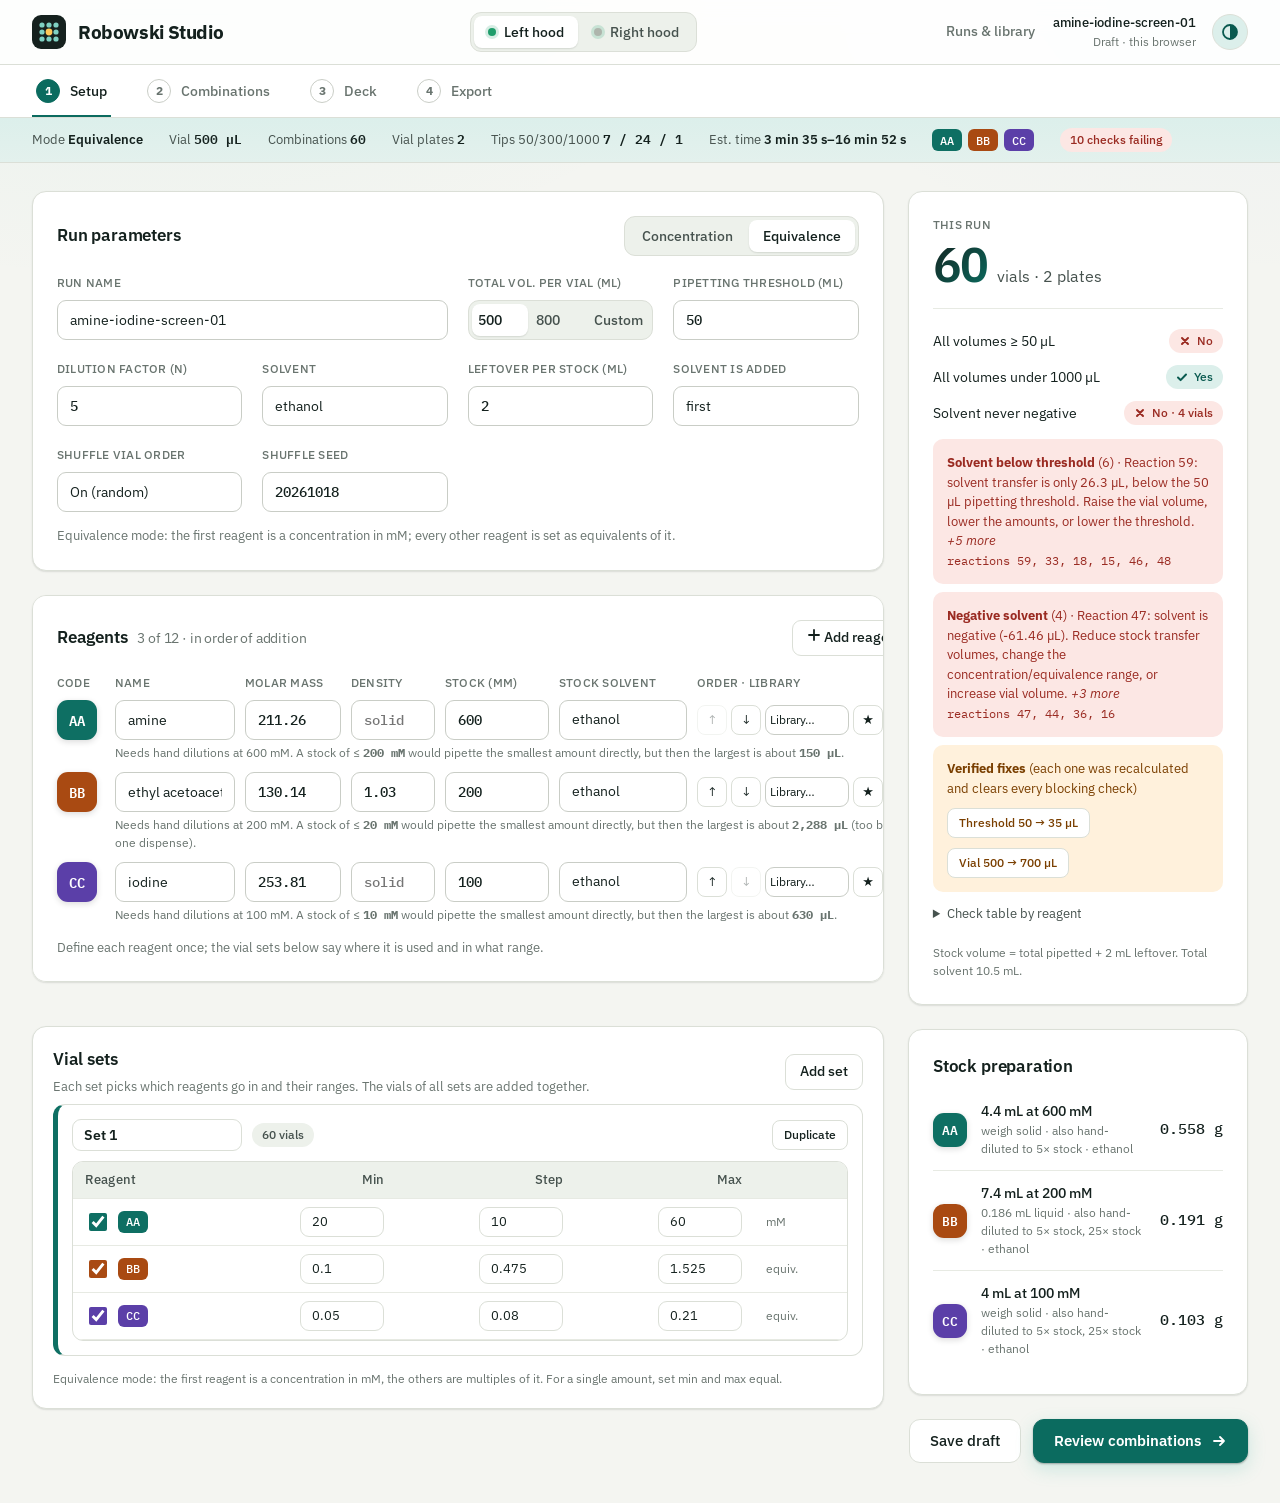
==== index.html @ c96f1cf1 "Start repository" ====
<!doctype html>
<html>

<head>
  <meta charset=utf8>
  <meta name=viewport content="width=device-width,initial-scale=1,viewport-fit=cover">
  <style>
    :root {
      color-scheme: light;
      box-sizing: border-box;
      padding-top: env(safe-area-inset-top, 0px);
      padding-bottom: env(safe-area-inset-bottom, 0px)
    }

    html {
      scroll-padding-top: env(safe-area-inset-top, 0px)
    }

    body {
      margin: 0;
      padding: 0;
      font: 14px -apple-system, BlinkMacSystemFont, sans-serif;
      background: #fff;
      color: #000
    }

    img {
      max-width: 100%
    }

    [hidden]:not([hidden=until-found i]) {
      display: none !important
    }
  </style>
  <meta property="og:image" content="https://bolt.new/static/og_default.png">
    <meta name="twitter:card" content="summary_large_image">
    <meta name="twitter:image" content="https://bolt.new/static/og_default.png">
</head>

<body>
  <title>Robowski Studio</title>
  <meta name="claude:viewport-fit-sides" content="cover">
  <link rel="preconnect" href="https://fonts.googleapis.com">
  <link rel="preconnect" href="https://fonts.gstatic.com" crossorigin>
  <link
    href="https://fonts.googleapis.com/css2?family=IBM+Plex+Mono:wght@400;500;600&family=IBM+Plex+Sans:wght@400;500;600;700&display=swap"
    rel="stylesheet">
  <style>
    :root {
      --bg: #F4F5F1;
      --panel: #FFFFFF;
      --soft: #EDF1EB;
      --line: #DBDFD7;
      --line2: #E7EAE3;
      --fg: #14211E;
      --fg2: #46524E;
      --mut: #69746F;
      --acc: #0B6B5F;
      --acc-fg: #fff;
      --accbg: #DCEFEB;
      --accfg: #0A5A50;
      --warn: #7A3F00;
      --warnbg: #FFF1DC;
      --bad: #9A2B22;
      --badbg: #FCE7E4;
      --ok: #0A5A50;
      --okbg: #DCEFEB;
      --blue: #3A6FD6;
      --fill: #FFE7A3;
      --fillbd: #A87B14;
      --empty: #fff;
      --emptybd: #6B746F;
      --off: #EEEFEC;
      --offbd: #C9CDC6;
      --shadow: 0 1px 2px rgba(20, 33, 30, .08), 0 1px 1px rgba(20, 33, 30, .04);
      --shadow-md: 0 4px 14px rgba(20, 33, 30, .08), 0 1px 3px rgba(20, 33, 30, .06);
      --shadow-lg: 0 18px 48px rgba(20, 33, 30, .12), 0 4px 12px rgba(20, 33, 30, .06);
      --ring: 0 0 0 3px rgba(11, 107, 95, .22);
      --ease: cubic-bezier(.4, 0, .2, 1);
      --ease-out: cubic-bezier(.16, 1, .3, 1)
    }

    @media (prefers-color-scheme:dark) {
      :root:not([data-theme="light"]) {
        --bg: #0E1513;
        --panel: #161F1D;
        --soft: #1E2A27;
        --line: #2C3B38;
        --line2: #23302E;
        --fg: #E8F0EC;
        --fg2: #BAC7C2;
        --mut: #90A19B;
        --acc: #3FB8A5;
        --acc-fg: #07211D;
        --accbg: #173A35;
        --accfg: #8FE0D2;
        --warn: #F2C27A;
        --warnbg: #3A2C14;
        --bad: #FF9D92;
        --badbg: #3F1D19;
        --ok: #8FE0D2;
        --okbg: #173A35;
        --blue: #6C9BF0;
        --fill: #5A4A1C;
        --fillbd: #D9AE45;
        --empty: #161F1D;
        --emptybd: #90A19B;
        --off: #1A2422;
        --offbd: #33423F;
        --shadow: none;
        --shadow-md: 0 6px 22px rgba(0, 0, 0, .34);
        --shadow-lg: 0 22px 56px rgba(0, 0, 0, .48);
        --ring: 0 0 0 3px rgba(63, 184, 165, .32);
        color-scheme: dark
      }
    }

    :root[data-theme="dark"] {
      --bg: #0E1513;
      --panel: #161F1D;
      --soft: #1E2A27;
      --line: #2C3B38;
      --line2: #23302E;
      --fg: #E8F0EC;
      --fg2: #BAC7C2;
      --mut: #90A19B;
      --acc: #3FB8A5;
      --acc-fg: #07211D;
      --accbg: #173A35;
      --accfg: #8FE0D2;
      --warn: #F2C27A;
      --warnbg: #3A2C14;
      --bad: #FF9D92;
      --badbg: #3F1D19;
      --ok: #8FE0D2;
      --okbg: #173A35;
      --blue: #6C9BF0;
      --fill: #5A4A1C;
      --fillbd: #D9AE45;
      --empty: #161F1D;
      --emptybd: #90A19B;
      --off: #1A2422;
      --offbd: #33423F;
      --shadow: none;
      --shadow-md: 0 6px 22px rgba(0, 0, 0, .34);
      --shadow-lg: 0 22px 56px rgba(0, 0, 0, .48);
      --ring: 0 0 0 3px rgba(63, 184, 165, .32);
      color-scheme: dark
    }

    * {
      box-sizing: border-box
    }

    body {
      margin: 0;
      background: var(--bg);
      color: var(--fg);
      font: 14px/1.5 'IBM Plex Sans', system-ui, sans-serif;
      padding-left: max(0px, env(safe-area-inset-left, 0px));
      padding-right: max(0px, env(safe-area-inset-right, 0px));
      -webkit-font-smoothing: antialiased;
      -moz-osx-font-smoothing: grayscale;
      background-image:
        radial-gradient(1200px 600px at 12% -8%, rgba(11, 107, 95, .06), transparent 60%),
        radial-gradient(900px 500px at 100% 0%, rgba(58, 111, 214, .04), transparent 55%);
      background-attachment: fixed
    }

    :root[data-theme="dark"] body,
    :root:not([data-theme="light"]) body {
      background-image:
        radial-gradient(1100px 620px at 10% -10%, rgba(63, 184, 165, .08), transparent 60%),
        radial-gradient(900px 500px at 100% 0%, rgba(108, 155, 240, .05), transparent 55%)
    }

    .mono {
      font-family: 'IBM Plex Mono', ui-monospace, monospace;
      font-feature-settings: "tnum" 1
    }

    button,
    input,
    select {
      font: inherit;
      color: inherit
    }

    button {
      cursor: pointer
    }

    ::selection {
      background: rgba(11, 107, 95, .22)
    }

    :root[data-theme="dark"] ::selection {
      background: rgba(63, 184, 165, .3)
    }

    .top {
      background: color-mix(in srgb, var(--panel) 88%, transparent);
      backdrop-filter: saturate(150%) blur(14px);
      -webkit-backdrop-filter: saturate(150%) blur(14px);
      border-bottom: 1px solid var(--line);
      position: sticky;
      top: env(safe-area-inset-top, 0px);
      z-index: 20
    }

    .iconbtn {
      height: 34px;
      min-width: 34px;
      border-radius: 9px;
      border: 1px solid var(--line);
      background: var(--panel);
      padding: 0 10px;
      transition: background .18s var(--ease), border-color .18s var(--ease), transform .1s var(--ease)
    }

    .iconbtn:hover {
      background: var(--soft);
      border-color: var(--line2)
    }

    .wrap {
      max-width: 1440px;
      margin: 0 auto;
      padding: 20px max(16px, env(safe-area-inset-left, 0px)) 48px max(16px, env(safe-area-inset-right, 0px))
    }

    .card {
      background: var(--panel);
      border: 1px solid var(--line);
      border-radius: 14px;
      padding: 20px;
      min-width: 0;
      box-shadow: var(--shadow);
      transition: box-shadow .25s var(--ease), border-color .25s var(--ease)
    }

    .card h2 {
      margin: 0 0 4px;
      font-size: 17px;
      font-weight: 600;
      letter-spacing: -.01em
    }

    .sub {
      color: var(--mut);
      font-size: 13px;
      margin: 0 0 14px;
      line-height: 1.5
    }

    .grid {
      display: grid;
      gap: 20px;
      grid-template-columns: minmax(0, 1fr)
    }

    @media(min-width:1000px) {
      .grid.two {
        grid-template-columns: minmax(0, 1.6fr) minmax(0, 1fr)
      }

      .grid.eq {
        grid-template-columns: repeat(2, minmax(0, 1fr))
      }
    }

    .lbl {
      display: block;
      font-size: 12px;
      font-weight: 500;
      color: var(--mut);
      margin-bottom: 5px;
      letter-spacing: .02em;
      text-transform: uppercase
    }

    .fld {
      display: flex;
      flex-direction: column;
      min-width: 0
    }

    input[type=text],
    input[type=number],
    select {
      height: 38px;
      border: 1px solid var(--line);
      border-radius: 9px;
      background: var(--panel);
      padding: 0 11px;
      width: 100%;
      min-width: 0;
      transition: border-color .18s var(--ease), box-shadow .18s var(--ease), background .18s var(--ease)
    }

    input:hover,
    select:hover {
      border-color: var(--offbd)
    }

    input:focus,
    select:focus,
    button:focus-visible {
      outline: none;
      box-shadow: var(--ring);
      border-color: var(--acc)
    }

    select {
      appearance: none;
      -webkit-appearance: none;
      background-image: url("data:image/svg+xml;utf8,<svg xmlns='http://www.w3.org/2000/svg' width='12' height='12' viewBox='0 0 12 12' fill='none' stroke='%2369746F' stroke-width='1.8' stroke-linecap='round' stroke-linejoin='round'><path d='M3 4.5l3 3 3-3'/></svg>");
      background-repeat: no-repeat;
      background-position: right 10px center;
      padding-right: 28px
    }

    .row {
      display: grid;
      gap: 12px;
      grid-template-columns: repeat(auto-fit, minmax(130px, 1fr))
    }

    .seg {
      display: inline-flex;
      background: var(--soft);
      border: 1px solid var(--line);
      border-radius: 11px;
      padding: 3px;
      gap: 2px;
      flex-wrap: wrap
    }

    .seg button {
      border: 0;
      background: transparent;
      height: 32px;
      padding: 0 14px;
      border-radius: 8px;
      font-weight: 500;
      color: var(--fg2);
      display: inline-flex;
      align-items: center;
      gap: 8px;
      transition: color .18s var(--ease), background .18s var(--ease), box-shadow .18s var(--ease)
    }

    .seg button:hover {
      color: var(--fg)
    }

    .seg button.on {
      background: var(--panel);
      color: var(--fg);
      box-shadow: var(--shadow)
    }

    .btn {
      height: 36px;
      padding: 0 14px;
      border-radius: 9px;
      border: 1px solid var(--line);
      background: var(--panel);
      font-weight: 500;
      transition: background .18s var(--ease), border-color .18s var(--ease), transform .08s var(--ease), box-shadow .18s var(--ease)
    }

    .btn:hover:not(:disabled) {
      background: var(--soft);
      border-color: var(--offbd)
    }

    .btn:active:not(:disabled) {
      transform: translateY(1px)
    }

    .btn.pri {
      background: var(--acc);
      border-color: var(--acc);
      color: var(--acc-fg);
      font-weight: 600;
      box-shadow: 0 1px 2px rgba(11, 107, 95, .22), 0 4px 14px rgba(11, 107, 95, .18)
    }

    .btn.pri:hover:not(:disabled) {
      background: color-mix(in srgb, var(--acc) 90%, #000);
      border-color: color-mix(in srgb, var(--acc) 90%, #000)
    }

    :root[data-theme="dark"] .btn.pri,
    :root:not([data-theme="light"]) .btn.pri {
      box-shadow: 0 1px 2px rgba(0, 0, 0, .3), 0 6px 18px rgba(63, 184, 165, .22)
    }

    .btn.sm {
      height: 30px;
      padding: 0 11px;
      font-size: 12px;
      border-radius: 8px
    }

    .btn:disabled {
      opacity: .42;
      cursor: not-allowed
    }

    .chip {
      display: inline-flex;
      align-items: center;
      gap: 6px;
      height: 24px;
      padding: 0 10px;
      border-radius: 12px;
      font-size: 12px;
      font-weight: 500;
      white-space: nowrap;
      transition: transform .12s var(--ease)
    }

    .chip.ok {
      background: var(--okbg);
      color: var(--ok)
    }

    .chip.warn {
      background: var(--warnbg);
      color: var(--warn)
    }

    .chip.bad {
      background: var(--badbg);
      color: var(--bad)
    }

    .chip.mut {
      background: var(--soft);
      color: var(--fg2)
    }

    .rdot {
      display: inline-flex;
      align-items: center;
      justify-content: center;
      height: 22px;
      min-width: 30px;
      padding: 0 6px;
      border-radius: 6px;
      color: #fff;
      font: 500 12px 'IBM Plex Mono', monospace;
      letter-spacing: .02em
    }

    .rcard {
      border: 1px solid var(--line);
      border-left-width: 5px;
      border-radius: 12px;
      padding: 14px;
      margin-bottom: 14px;
      background: var(--panel);
      transition: box-shadow .22s var(--ease), border-color .22s var(--ease)
    }

    .rcard:hover {
      box-shadow: var(--shadow)
    }

    .rhead {
      display: flex;
      align-items: center;
      gap: 10px;
      margin-bottom: 10px;
      flex-wrap: wrap
    }

    .dots {
      display: flex;
      flex-wrap: wrap;
      gap: 3px;
      margin-top: 8px
    }

    .dots i {
      width: 9px;
      height: 9px;
      border-radius: 50%;
      display: block
    }

    .issue {
      display: flex;
      gap: 10px;
      align-items: flex-start;
      padding: 12px 14px;
      border-radius: 10px;
      margin-bottom: 8px;
      font-size: 13px;
      flex-wrap: wrap;
      line-height: 1.5
    }

    .issue.bad {
      background: var(--badbg);
      color: var(--bad)
    }

    .issue.warn {
      background: var(--warnbg);
      color: var(--warn)
    }

    .issue.ok {
      background: var(--okbg);
      color: var(--ok)
    }

    .issue>span {
      flex: 1 1 220px;
      min-width: 0
    }

    .tbl {
      overflow-x: auto;
      border: 1px solid var(--line);
      border-radius: 11px
    }

    table {
      border-collapse: collapse;
      width: 100%;
      font-size: 13px
    }

    th,
    td {
      padding: 8px 12px;
      text-align: right;
      white-space: nowrap;
      border-bottom: 1px solid var(--line2)
    }

    th:first-child,
    td:first-child {
      text-align: left
    }

    th {
      background: var(--soft);
      font-weight: 500;
      color: var(--fg2);
      position: sticky;
      top: 0;
      letter-spacing: .01em
    }

    tr.hov {
      transition: background .12s var(--ease)
    }

    tr.hov:hover td {
      background: var(--soft)
    }

    tr.badrow td {
      background: var(--badbg)
    }

    .tag {
      font: 500 11px 'IBM Plex Mono', monospace;
      padding: 1px 5px;
      border-radius: 4px;
      background: var(--soft);
      margin-left: 6px;
      color: var(--fg2)
    }

    .plates {
      display: grid;
      gap: 16px;
      grid-template-columns: repeat(auto-fit, minmax(260px, 1fr))
    }

    .plate {
      border: 2px solid var(--fg2);
      border-radius: 16px;
      padding: 14px 16px;
      background: var(--panel);
      transition: border-color .2s var(--ease), box-shadow .2s var(--ease)
    }

    .plate:hover {
      box-shadow: var(--shadow)
    }

    .plate.off {
      background: var(--off);
      border-color: var(--offbd);
      opacity: .95
    }

    .plate .pt {
      font: 500 12px 'IBM Plex Mono', monospace;
      margin-bottom: 10px;
      color: var(--fg2);
      letter-spacing: .02em
    }

    .wells8 {
      display: grid;
      grid-template-columns: repeat(4, 1fr);
      gap: 10px
    }

    .well {
      aspect-ratio: 1/1;
      border-radius: 50%;
      position: relative;
      display: flex;
      align-items: center;
      justify-content: center;
      font: 600 10px 'IBM Plex Mono', monospace;
      overflow: hidden;
      min-width: 0;
      text-align: center;
      transition: transform .12s var(--ease-out)
    }

    .well:hover {
      transform: scale(1.06)
    }

    .well.e {
      background: var(--empty);
      border: 1.5px solid var(--emptybd)
    }

    .well .bar {
      position: absolute;
      left: 0;
      right: 0;
      bottom: 0;
      background: var(--blue);
      opacity: .35
    }

    .well span {
      position: relative
    }

    .wells54 {
      display: grid;
      grid-template-columns: repeat(9, 1fr);
      gap: 5px
    }

    .v54 {
      aspect-ratio: 1/1;
      border-radius: 50%;
      border: 1.5px solid var(--emptybd);
      background: var(--empty);
      transition: transform .1s var(--ease-out), box-shadow .1s var(--ease)
    }

    .v54:hover {
      transform: scale(1.18);
      z-index: 2
    }

    .v54.u {
      background: var(--accbg);
      border-color: var(--acc)
    }

    .v54.x {
      background: var(--off);
      border: 1.5px dashed var(--offbd)
    }

    .v54.b {
      background: var(--badbg);
      border-color: var(--bad)
    }

    .hood {
      background: var(--soft);
      border: 1px dashed var(--offbd);
      border-radius: 14px;
      padding: 16px;
      margin-bottom: 16px
    }

    .list>div {
      display: flex;
      gap: 12px;
      align-items: center;
      padding: 11px 0;
      border-top: 1px solid var(--line2);
      flex-wrap: wrap
    }

    .list>div:first-child {
      border-top: 0
    }

    .tip {
      position: fixed;
      z-index: 50;
      background: var(--fg);
      color: var(--bg);
      padding: 10px 12px;
      border-radius: 9px;
      font-size: 12px;
      max-width: 290px;
      pointer-events: none;
      box-shadow: var(--shadow-lg);
      display: none;
      line-height: 1.5;
      border: 1px solid rgba(255, 255, 255, .06)
    }

    .toast {
      position: fixed;
      left: 50%;
      bottom: calc(20px + env(safe-area-inset-bottom, 0px));
      transform: translateX(-50%);
      background: var(--fg);
      color: var(--bg);
      padding: 11px 18px;
      border-radius: 11px;
      font-size: 13px;
      z-index: 60;
      max-width: 92vw;
      box-shadow: var(--shadow-lg);
      animation: toastIn .25s var(--ease-out)
    }

    @keyframes toastIn {
      from {
        opacity: 0;
        transform: translate(-50%, 12px)
      }

      to {
        opacity: 1;
        transform: translate(-50%, 0)
      }
    }

    .modal-overlay {
      position: fixed;
      inset: 0;
      background: rgba(10, 16, 15, .5);
      backdrop-filter: blur(4px);
      -webkit-backdrop-filter: blur(4px);
      z-index: 70;
      display: flex;
      align-items: center;
      justify-content: center;
      padding: 24px;
      animation: fadeIn .2s var(--ease)
    }

    :root[data-theme="dark"] .modal-overlay,
    :root:not([data-theme="light"]) .modal-overlay {
      background: rgba(0, 0, 0, .6)
    }

    @keyframes fadeIn {
      from {
        opacity: 0
      }

      to {
        opacity: 1
      }
    }

    .modal {
      background: var(--panel);
      border: 1px solid var(--line);
      border-radius: 16px;
      box-shadow: var(--shadow-lg);
      width: min(900px, 100%);
      max-height: 86vh;
      display: flex;
      flex-direction: column;
      overflow: hidden;
      animation: modalIn .28s var(--ease-out)
    }

    @keyframes modalIn {
      from {
        opacity: 0;
        transform: translateY(16px) scale(.98)
      }

      to {
        opacity: 1;
        transform: translateY(0) scale(1)
      }
    }

    .modal-head {
      display: flex;
      align-items: center;
      justify-content: space-between;
      gap: 12px;
      padding: 18px 22px;
      border-bottom: 1px solid var(--line2);
      flex-wrap: wrap
    }

    .modal-head .mt {
      font-size: 16px;
      font-weight: 600;
      letter-spacing: -.01em;
      display: flex;
      align-items: center;
      gap: 10px
    }

    .modal-head .mt b {
      font-family: 'IBM Plex Mono', monospace;
      font-weight: 500;
      color: var(--fg2);
      font-size: 14px
    }

    .modal-body {
      padding: 20px 22px;
      overflow: auto;
      flex: 1;
      min-height: 0
    }

    .modal-foot {
      display: flex;
      gap: 10px;
      justify-content: flex-end;
      padding: 14px 22px;
      border-top: 1px solid var(--line2);
      flex-wrap: wrap
    }

    .preview-csv {
      font: 12px/1.6 'IBM Plex Mono', monospace;
      white-space: pre;
      overflow: auto;
      background: var(--soft);
      border: 1px solid var(--line);
      border-radius: 10px;
      padding: 14px;
      color: var(--fg2);
      max-height: 60vh
    }

    .preview-svg {
      display: flex;
      justify-content: center;
      background: var(--soft);
      border: 1px solid var(--line);
      border-radius: 10px;
      padding: 16px;
      overflow: auto
    }

    .preview-svg svg {
      max-width: 100%;
      height: auto
    }

    .preview-meta {
      display: flex;
      gap: 10px 22px;
      flex-wrap: wrap;
      margin-bottom: 14px;
      font-size: 13px;
      color: var(--mut)
    }

    .preview-meta b {
      color: var(--fg);
      font-weight: 600
    }

    .sheettabs {
      display: flex;
      gap: 4px;
      flex-wrap: wrap;
      border-bottom: 1px solid var(--line);
      margin-bottom: 14px
    }

    .sheettab {
      border: 0;
      background: none;
      padding: 8px 14px;
      font-size: 13px;
      font-weight: 500;
      color: var(--mut);
      border-bottom: 2px solid transparent;
      border-radius: 8px 8px 0 0;
      transition: color .15s var(--ease), border-color .15s var(--ease), background .15s var(--ease)
    }

    .sheettab:hover {
      color: var(--fg2);
      background: var(--soft)
    }

    .sheettab.on,
    .sheettab[aria-selected="true"] {
      color: var(--fg);
      border-bottom-color: var(--acc);
      background: var(--soft)
    }

    .sheetpane[hidden] {
      display: none
    }

    .runs {
      display: grid;
      gap: 20px;
      grid-template-columns: repeat(auto-fill, minmax(280px, 1fr))
    }

    .thumb {
      background: var(--bg);
      border: 1px solid var(--line2);
      border-radius: 11px;
      padding: 14px;
      display: flex;
      gap: 16px;
      align-items: center;
      justify-content: space-between
    }

    .bars>div {
      display: flex;
      align-items: center;
      gap: 10px;
      margin: 7px 0;
      font-size: 12px
    }

    .bars .b {
      flex: 1;
      height: 10px;
      background: var(--soft);
      border-radius: 5px;
      display: flex;
      overflow: hidden
    }

    .bars .b i {
      display: block;
      height: 100%;
      transition: width .4s var(--ease-out)
    }

    .pager {
      display: flex;
      gap: 8px;
      align-items: center;
      margin-top: 12px;
      flex-wrap: wrap
    }

    .chk {
      display: flex;
      gap: 10px;
      align-items: center;
      margin: 8px 0;
      font-size: 13px
    }

    .chk input {
      width: 18px;
      height: 18px;
      accent-color: var(--acc)
    }

    h3 {
      margin: 18px 0 8px;
      font-size: 14px;
      font-weight: 600
    }

    .empty-note {
      color: var(--mut);
      padding: 16px 0
    }

    .hint {
      font-size: 12px;
      color: var(--mut);
      margin-top: 6px;
      line-height: 1.5
    }


    /* ---- mockup-fidelity layer ---- */
    .topin {
      max-width: none;
      margin: 0;
      min-height: 64px;
      display: flex;
      align-items: center;
      justify-content: space-between;
      gap: 12px 24px;
      flex-wrap: wrap;
      padding: 8px max(32px, env(safe-area-inset-right, 0px)) 8px max(32px, env(safe-area-inset-left, 0px))
    }

    .logo {
      display: flex;
      align-items: center;
      gap: 12px;
      font-weight: 700;
      font-size: 19px;
      letter-spacing: -.02em;
      transition: opacity .18s var(--ease)
    }

    .logo:hover {
      opacity: .8
    }

    .hdot {
      width: 8px;
      height: 8px;
      border-radius: 4px;
      display: inline-block;
      box-shadow: 0 0 0 3px rgba(31, 157, 107, .18)
    }

    .topr {
      display: flex;
      align-items: center;
      gap: 16px
    }

    .rname {
      text-align: right;
      font-size: 13px;
      font-weight: 500;
      max-width: 240px;
      overflow: hidden;
      text-overflow: ellipsis;
      white-space: nowrap
    }

    .rname .hint {
      font-weight: 400
    }

    .avatar {
      font-size: 18px !important;
      width: 36px;
      height: 36px;
      border-radius: 18px;
      border: 1px solid var(--line);
      background: var(--accbg);
      color: var(--accfg);
      font-weight: 600;
      font-size: 15px;
      padding: 0;
      transition: background .18s var(--ease), transform .12s var(--ease)
    }

    .avatar:hover {
      transform: scale(1.05)
    }

    .runsl {
      border: 0;
      background: none;
      font-weight: 500;
      color: var(--mut);
      padding: 8px 2px;
      border-bottom: 2px solid transparent;
      transition: color .18s var(--ease), border-color .18s var(--ease)
    }

    .runsl:hover {
      color: var(--fg2)
    }

    .runsl.on {
      color: var(--fg);
      border-bottom-color: var(--acc)
    }

    .stepsbar {
      border-top: 1px solid var(--line);
      background: color-mix(in srgb, var(--panel) 80%, transparent)
    }

    .steps {
      display: flex;
      gap: 32px;
      flex-wrap: wrap;
      padding: 0 max(32px, env(safe-area-inset-left, 0px));
      overflow-x: auto
    }

    .step {
      border: 0;
      background: none;
      display: flex;
      align-items: center;
      gap: 10px;
      font-size: 14px;
      font-weight: 500;
      color: var(--mut);
      padding: 14px 4px;
      white-space: nowrap;
      transition: color .18s var(--ease), box-shadow .18s var(--ease)
    }

    .step b {
      width: 24px;
      height: 24px;
      border-radius: 12px;
      border: 1.5px solid var(--offbd);
      display: flex;
      align-items: center;
      justify-content: center;
      font-size: 12px;
      transition: background .18s var(--ease), border-color .18s var(--ease), color .18s var(--ease)
    }

    .step:hover {
      color: var(--fg2)
    }

    .step.on {
      color: var(--fg);
      box-shadow: inset 0 -2px 0 var(--acc)
    }

    .step.on b {
      background: var(--acc);
      border-color: var(--acc);
      color: var(--acc-fg)
    }

    .sband {
      background: linear-gradient(180deg, var(--accbg), color-mix(in srgb, var(--accbg) 70%, var(--bg)));
      border-bottom: 1px solid var(--line);
      color: var(--fg2);
      font-size: 13px
    }

    .sbin {
      display: flex;
      gap: 10px 26px;
      flex-wrap: wrap;
      align-items: center;
      padding: 10px max(32px, env(safe-area-inset-left, 0px))
    }

    .sbin b {
      color: var(--fg);
      font-weight: 600
    }

    .wrap {
      padding-top: 24px
    }

    .bodyw {
      max-width: 1440px;
      margin: 0 auto;
      display: flex;
      flex-wrap: wrap;
      gap: 24px;
      align-items: flex-start;
      padding: 28px max(32px, env(safe-area-inset-left, 0px)) 40px
    }

    .lcol {
      flex: 999 1 720px;
      min-width: 0;
      display: flex;
      flex-direction: column;
      gap: 24px
    }

    .rcol {
      flex: 1 1 340px;
      min-width: min(300px, 100%);
      max-width: 440px;
      display: flex;
      flex-direction: column;
      gap: 24px;
      position: static
    }

    .card.pad {
      padding: 24px
    }

    .chead {
      display: flex;
      justify-content: space-between;
      align-items: center;
      flex-wrap: wrap;
      gap: 12px;
      margin-bottom: 18px
    }

    .ct {
      font-size: 17px;
      font-weight: 600;
      letter-spacing: -.01em
    }

    .cnt {
      font-weight: 400;
      color: var(--mut);
      font-size: 14px;
      margin-left: 6px
    }

    .pgrid {
      display: grid;
      grid-template-columns: repeat(auto-fit, minmax(170px, 1fr));
      gap: 20px
    }

    .pgrid .lbl {
      margin-bottom: 8px
    }

    .seg.full {
      display: flex;
      width: 100%
    }

    .seg.full button {
      flex: 1;
      padding: 0 6px
    }

    .note {
      margin-top: 14px;
      font-size: 13px;
      color: var(--mut);
      line-height: 1.5
    }

    input.f,
    select.f {
      height: 40px;
      border: 1px solid var(--offbd);
      border-radius: 9px;
      background: var(--panel);
      padding: 0 12px;
      font-size: 14px;
      width: 100%;
      min-width: 0;
      transition: border-color .18s var(--ease), box-shadow .18s var(--ease)
    }

    input.f:hover,
    select.f:hover {
      border-color: var(--mut)
    }

    input.f.mono {
      font: 500 14px 'IBM Plex Mono', monospace
    }

    select.f.sm {
      height: 30px;
      font-size: 12px;
      padding: 0 4px;
      width: 84px;
      background-position: right 4px center
    }

    .rw {
      display: grid;
      grid-template-columns: 48px minmax(120px, 1.6fr) 96px 84px 104px 128px 250px;
      gap: 10px;
      align-items: center
    }

    .rw.th {
      font-size: 12px;
      font-weight: 500;
      color: var(--mut);
      padding-bottom: 8px;
      text-transform: uppercase;
      letter-spacing: .02em
    }

    .rrow {
      margin-bottom: 10px
    }

    .code {
      width: 40px;
      height: 40px;
      border-radius: 11px;
      background: var(--fg);
      color: #fff;
      display: flex;
      align-items: center;
      justify-content: center;
      font: 600 14px 'IBM Plex Mono', monospace;
      box-shadow: 0 2px 6px rgba(0, 0, 0, .14)
    }

    .code.sm {
      width: 34px;
      height: 34px;
      font-size: 13px;
      flex: none
    }

    .racts {
      display: flex;
      gap: 4px;
      align-items: center
    }

    .ib {
      width: 30px;
      height: 30px;
      border-radius: 8px;
      border: 1px solid var(--line);
      background: var(--panel);
      padding: 0;
      font-size: 13px;
      flex: none;
      transition: background .15s var(--ease), border-color .15s var(--ease), transform .08s var(--ease)
    }

    .ib:hover:not(:disabled) {
      background: var(--soft);
      border-color: var(--offbd)
    }

    .ib:active:not(:disabled) {
      transform: translateY(1px)
    }

    .ib:disabled {
      opacity: .35;
      cursor: not-allowed
    }

    .ib.ph {
      border: 0;
      background: none
    }

    .rrow .hint {
      margin: 4px 0 0 58px
    }

    .btn.lg {
      height: 44px;
      padding: 0 20px;
      border-radius: 11px;
      font-size: 15px;
      display: inline-flex;
      align-items: center;
      gap: 10px
    }

    .btns {
      display: flex;
      gap: 12px;
      justify-content: flex-end;
      flex-wrap: wrap
    }

    .big {
      display: flex;
      align-items: baseline;
      gap: 10px;
      margin-top: 6px
    }

    .big b {
      font-size: 48px;
      font-weight: 600;
      letter-spacing: -.04em;
      line-height: 1;
      background: linear-gradient(135deg, var(--fg), var(--acc));
      -webkit-background-clip: text;
      background-clip: text;
      -webkit-text-fill-color: transparent
    }

    .big span {
      font-size: 16px;
      color: var(--fg2)
    }

    .hr {
      height: 1px;
      background: var(--line2);
      margin: 20px 0
    }

    .crows {
      display: flex;
      flex-direction: column;
      gap: 12px
    }

    .crow {
      display: flex;
      align-items: center;
      justify-content: space-between;
      gap: 12px
    }

    .chip {
      gap: 6px
    }

    .det {
      margin-top: 12px
    }

    .det summary {
      cursor: pointer;
      font-size: 13px;
      color: var(--fg2);
      margin-bottom: 8px;
      transition: color .15s var(--ease)
    }

    .det summary:hover {
      color: var(--fg)
    }

    .prow {
      display: flex;
      gap: 14px;
      align-items: center;
      padding: 12px 0;
      border-bottom: 1px solid var(--line2)
    }

    .prow:last-child {
      border-bottom: 0
    }

    .pv {
      font-size: 15px;
      font-weight: 500
    }

    .issue {
      border-radius: 10px;
      padding: 14px;
      line-height: 1.5
    }

    .card h2 {
      font-size: 17px
    }

    @media(max-width:700px) {
      .topin {
        padding-left: max(16px, env(safe-area-inset-left, 0px));
        padding-right: max(16px, env(safe-area-inset-right, 0px))
      }

      .steps,
      .sbin {
        padding-left: max(16px, env(safe-area-inset-left, 0px));
        padding-right: max(16px, env(safe-area-inset-right, 0px));
        gap: 18px
      }

      .bodyw {
        padding-left: max(16px, env(safe-area-inset-left, 0px));
        padding-right: max(16px, env(safe-area-inset-right, 0px))
      }

      .rname {
        display: none
      }

      .rcol {
        position: static
      }
    }

    .wrap {
      padding-left: max(32px, env(safe-area-inset-left, 0px));
      padding-right: max(32px, env(safe-area-inset-right, 0px));
      padding-bottom: 48px
    }

    .avatar {
      display: flex;
      align-items: center;
      justify-content: center
    }

    .empty-note {
      padding: 24px !important
    }

    @media(max-width:700px) {
      .wrap {
        padding-left: max(16px, env(safe-area-inset-left, 0px));
        padding-right: max(16px, env(safe-area-inset-right, 0px))
      }
    }
  </style>
  <div id="app"></div>
  <script>/* Robowski Studio browser engine. No server, API, or network calls. */
    (function (global) {
      'use strict';
      const PLATE_CAPACITY = 54, MAX_REACTION_SLOTS = 3, BOTTLE_CAPACITY_ML = 20, TIP_RACK_CAPACITY = 96;
      const SUPPORTED_SOLVENTS = ['ethanol', 'water', 'DMF', 'Dioxane', 'DCE', 'MeCN', 'glycerin', 'serum', 'DMSO', 'CHCl3'];
      // DMSO and CHCl3 are valid in the user's established Robowski setup even though they are absent from the older repository liquid-class table. Accept their standard 'empty' mode; do not invent additional mode settings.
      const ROBOT_SOLVENTS = new Set(['ethanol', 'water', 'DMF', 'Dioxane', 'DCE', 'MeCN', 'glycerin', 'serum', 'DMSO', 'CHCl3']);
      const ROBOT_LIQUID_MODES = { water: ['empty', 'part'], serum: ['empty', 'part'], ethanol: ['empty'], glycerin: ['empty'], DMF: ['empty'], Dioxane: ['empty'], DCE: ['empty'], MeCN: ['empty'], DMSO: ['empty'], CHCl3: ['empty'] };
      const SOLVENT_DENSITIES = { ethanol: .789, water: .998, DMF: .944, Dioxane: 1.033, DCE: 1.253, MeCN: .786, glycerin: 1.261, serum: 1, DMSO: 1.102, CHCl3: 1.489 };
      const SOLVENT_ALIASES = { EtOH: 'ethanol', Ethanol: 'ethanol', Water: 'water', Glycerin: 'glycerin', Serum: 'serum', chcl3: 'CHCl3', chloroform: 'CHCl3' };
      const COLORS = ['#0E6F63', '#A94A12', '#5B3FA8', '#1F6AA5', '#8A2D5B', '#4A6B1F', '#B07D12', '#286C8B', '#A13B6B', '#6B6B6B', '#2F7D32', '#B3261E'];
      const num = (v, d = 0) => { const n = Number(v); return Number.isFinite(n) ? n : d; };
      const truthy = v => v === true || ['true', '1', 'yes', 'on'].includes(String(v).toLowerCase());
      const canonicalSolvent = v => { const raw = String(v || 'water').trim(); return SOLVENT_ALIASES[raw] || SOLVENT_ALIASES[raw.toLowerCase()] || raw; };
      const round = (n, d = 10) => { const f = 10 ** d; return Math.round((n + Number.EPSILON) * f) / f; };
      function axisValues(minimum, step, maximum, label) { minimum = num(minimum); step = num(step); maximum = num(maximum); if (step <= 0) throw new Error(`${label}: step must be greater than zero.`); if (maximum < minimum) throw new Error(`${label}: maximum must be greater than or equal to minimum.`); const intervals = (maximum - minimum) / step, nearest = Math.round(intervals); if (Math.abs(intervals - nearest) > 1e-7) throw new Error(`${label}: maximum ${maximum} is not reached by minimum ${minimum} and step ${step}. Adjust the step or maximum so the range lands exactly on the maximum.`); const n = nearest + 1; if (n > 120000) throw new Error(`${label}: range has too many points.`); return Array.from({ length: n }, (_, i) => round(minimum + i * step, 10)); }
      function mulberry32(a) { return function () { let t = a += 0x6D2B79F5; t = Math.imul(t ^ t >>> 15, t | 1); t ^= t + Math.imul(t ^ t >>> 7, t | 61); return ((t ^ t >>> 14) >>> 0) / 4294967296; }; }
      function seededShuffle(arr, seed) { const a = mulberry32(seed >>> 0); for (let i = arr.length - 1; i > 0; i--) { const j = Math.floor(a() * (i + 1));[arr[i], arr[j]] = [arr[j], arr[i]]; } return arr; }
      function targetCombinations(data) {
        const reagents = data.reagents || []; if (reagents.length < 2 || reagents.length > 12) throw new Error('Use between 2 and 12 reagents.'); if (Array.isArray(data.customRows)) { if (!data.customRows.length) throw new Error('Add at least one vial.'); let ix = data.customRows.map((values, i) => ({ globalIndex: i, values })); const sd = Math.floor(num(data.randomSeed, 20261018)); if (truthy(data.randomize ?? true)) ix = seededShuffle(ix, sd); return { indexed: ix, axes: [], seed: sd }; } const mode = data.mode || 'concentration'; if (!['concentration', 'equivalence'].includes(mode)) throw new Error('Choose Concentration or Equivalence mode.'); const axes = reagents.map((r, i) => axisValues(r.min ?? 0, r.step ?? 1, r.max ?? 0, (r.code || r.name || `R${i + 1}`).trim())); const total = axes.reduce((a, x) => a * x.length, 1), max = Math.floor(num(data.maxCombinations, 120000)); if (total > max) throw new Error(`This run would contain ${total.toLocaleString()} combinations, over the configured ${max.toLocaleString()} limit. Narrow a range or raise the limit deliberately.`);
        let combos = [[]]; for (const axis of axes) { const next = []; for (const prefix of combos) for (const v of axis) next.push([...prefix, v]); combos = next; } let indexed = combos.map((values, i) => ({ globalIndex: i, values })); const seed = Math.floor(num(data.randomSeed, 20261018)); if (truthy(data.randomize ?? true)) indexed = seededShuffle(indexed, seed); return { indexed, axes, seed };
      }
      function defaultPlates(hood) { return hood === 'left' ? { solventPlate: 4, solventKind: 'jar', solventPos: 0, stockPlates: [3, 5, 6] } : { solventPlate: 3, solventKind: 'bottle', solventPos: 0, stockPlates: [4, 5] }; }
      function assignDeckPositions(hood, stocks, cfg) {
        const c = { ...defaultPlates(hood), ...(cfg || {}) }, rows = Object.values(stocks), base = rows.filter(s => s.dilution_level === 0), diluted = rows.filter(s => s.dilution_level > 0), all = [...base, ...diluted]; const slots = []; for (const p of c.stockPlates) for (let k = 0; k < 8; k++) { if (c.solventKind === 'bottle' && p === c.solventPlate && k === c.solventPos) continue; slots.push([p, k]); }
        all.forEach((s, i) => { const sl = slots[Math.min(i, slots.length - 1)] || [c.stockPlates[0], 0]; s.breadboard_plate_id = sl[0]; s.container_id = sl[1]; s.deck_overflow = i >= slots.length; }); const cap = slots.length, fit = all.length <= cap; return { hood, plates: c.stockPlates, stock_plate: c.stockPlates[0], dilution_plate: c.stockPlates[1] != null ? c.stockPlates[1] : c.stockPlates[0], solvent_plate: c.solventPlate, solvent_kind: c.solventKind, solvent_container: c.solventPos, stock_capacity: cap, dilution_capacity: cap, positions_fit: fit, positions_message: fit ? '' : `The chosen plates have ${cap} free bottle positions; this run needs ${all.length} stock positions (${base.length} direct + ${diluted.length} hand-diluted).`, solvent_location: `plate${c.solventPlate}, position ${c.solventPos}` };
      }
      function surfaceHeight(kind, uL) { const g = kind === 'jar' ? { bottom: 2120, area: 2123.7 } : { bottom: 2175, area: 510.7 }; return Math.round(g.bottom - (uL / g.area) * 10); }
      function tipSize(v) { if (v < .5) return null; if (v <= 50) return 50; if (v <= 300) return 300; if (v < 2000) return 1000; return null; }
      function calculateTipCounts(rows, stocks, stockCheck = true, newTipEach = false) { const counts = { 50: 0, 300: 0, 1000: 0 }, perPlate = [], stockKeys = Object.keys(stocks), plateCount = Math.ceil(rows.length / PLATE_CAPACITY); for (let p = 0; p < plateCount; p++) { const plateRows = rows.slice(p * PLATE_CAPACITY, (p + 1) * PLATE_CAPACITY), detail = { 50: 0, 300: 0, 1000: 0 }; for (const key of [...stockKeys, 'solvent']) { const col = key === 'solvent' ? 'vol#solvent' : `vol#${key}`, volumes = plateRows.map(r => num(r[col])).filter(v => v >= .5); if (!volumes.length) continue; if (newTipEach) { for (const v of volumes) { const s = tipSize(v); if (s) detail[s]++; } } else { for (const s of [...new Set(volumes.map(tipSize).filter(Boolean))].sort((a, b) => a - b)) detail[s]++; } } perPlate.push({ plate: p, counts: detail, transfers: plateRows.reduce((n, row) => n + stockKeys.reduce((m, key) => m + (num(row[`vol#${key}`]) >= .5 ? 1 : 0), 0) + (num(row['vol#solvent']) >= .5 ? 1 : 0), 0) }); for (const size of [50, 300, 1000]) counts[size] += detail[size]; } if (stockCheck) counts[300] += stockKeys.length + 1; return { 50: counts[50], 300: counts[300], 1000: counts[1000], rackCapacity: TIP_RACK_CAPACITY, racks: { 50: Math.ceil(counts[50] / TIP_RACK_CAPACITY), 300: Math.ceil(counts[300] / TIP_RACK_CAPACITY), 1000: Math.ceil(counts[1000] / TIP_RACK_CAPACITY) }, perPlate, stockCheck, newTipEach, stockCheckTips: stockCheck ? stockKeys.length + 1 : 0 }; }
      function formatDuration(seconds) { seconds = Math.max(0, Math.round(seconds)); const mins = Math.floor(seconds / 60), sec = seconds % 60, hours = Math.floor(mins / 60), mm = mins % 60; return hours ? `${hours} h ${String(mm).padStart(2, '0')} min` : mins ? `${mins} min ${String(sec).padStart(2, '0')} s` : `${sec} s`; }
      function estimateRuntime(rows, tipCounts, stockCheck = true, newTipEach = false) { let events = 0; for (const row of rows) { for (const [k, v] of Object.entries(row)) { if (k.startsWith('vol#') && num(v) >= .5) events++; } } const plates = Math.ceil(rows.length / PLATE_CAPACITY), tipGroups = Math.max(0, tipCounts['50'] + tipCounts['300'] + tipCounts['1000'] - (stockCheck ? tipCounts.stockCheckTips : 0)), stockBottles = stockCheck ? tipCounts.stockCheckTips : 0;/* main.py runs with prewet_tip=False. planner.py adds 0.1 s after a transfer; pipetter.py's beep() is 0.6 s. main.py adds 0.5 s after each tip change. Plate-end sounds/waits add about 10 s per plate plus 5 s at final completion. Movement, serial responses and liquid checks vary by hardware. */const low = events * .7 + tipGroups * .5 + plates * 10 + 5 + stockBottles * 1.5; const high = events * 3.5 + tipGroups * 3 + plates * 15 + stockBottles * 10; return { lowSeconds: Math.round(low), highSeconds: Math.round(high), label: `${formatDuration(low)}–${formatDuration(high)}`, events, tipGroups, plates, stockBottles, calibrationNote: 'Lower bound includes the repository’s explicit 0.1 s post-transfer wait, 0.6 s beep, 0.5 s tip-change wait, plate-end waits and a minimum allowance for stock checks. The upper bound allows for variable gantry motion, serial responses and liquid-surface checks; calibrate against completed runs.' }; }
      function buildRun(data) {
        const reagents = (data.reagents || []).map(r => ({ ...r })); if (reagents.length < 2 || reagents.length > 12) throw new Error('Use between 2 and 12 reagents.'); const mode = data.mode || 'concentration', vial = num(data.vialVolume, 500), threshold = num(data.threshold ?? data.directLimit, 50), factor = num(data.dilutionFactor, 5), leftover = num(data.leftoverMl, 2); if (vial <= 0 || threshold < 0 || factor < 2 || leftover < 0) throw new Error('Vial volume must be positive, threshold non-negative, dilution factor at least 2, and leftover non-negative.'); const hood = data.hood || 'left', reactionSolvent = canonicalSolvent(data.reactionSolvent || data.solvent || 'water'); if (!SUPPORTED_SOLVENTS.includes(reactionSolvent)) throw new Error(`Unsupported reaction solvent: ${reactionSolvent}.`); const { indexed, seed } = targetCombinations({ ...data, reagents }); const rows = [], stocks = {}, issues = [], transferCountByReagent = {}, reagentByCode = {}; let activeTransfers = 0; if (!ROBOT_SOLVENTS.has(reactionSolvent)) issues.push({ severity: 'block', type: 'unsupported-solvent', code: 'solvent', message: `Reaction solvent ${reactionSolvent} has no confirmed matching liquid-class entry in the current robot repository.` });
        for (let i = 0; i < reagents.length; i++) { const r = reagents[i], code = String(r.code || r.name || `R${i + 1}`).trim(); if (!code) throw new Error(`Reagent ${i + 1} needs a code.`); if (!/^[A-Za-z0-9_-]{1,24}$/.test(code)) throw new Error(`Reagent code '${code}' can only contain letters, numbers, underscores and hyphens.`); if (/_N2?$/i.test(code)) throw new Error(`Reagent code '${code}' ends in _N or _N2, which is reserved for generated dilution stock names.`); if (code.toLowerCase() === 'solvent') throw new Error("A reagent code cannot be 'solvent'; that name is reserved for the reaction diluent."); if (Object.keys(reagentByCode).some(existing => existing.toLowerCase() === code.toLowerCase())) throw new Error(`Reagent codes must be unique (case-insensitive): ${code}.`); const stock = num(r.stock, 100); if (stock <= 0) throw new Error(`Stock concentration for ${code} must be greater than zero.`); const stockSolvent = canonicalSolvent(r.solvent || reactionSolvent); if (!SUPPORTED_SOLVENTS.includes(stockSolvent)) throw new Error(`${code}: unsupported stock solvent ${stockSolvent}.`); r.code = code; r.color = r.color || COLORS[i % COLORS.length]; r.stock = stock; r.solvent = stockSolvent; if (!ROBOT_SOLVENTS.has(stockSolvent)) issues.push({ severity: 'block', type: 'unsupported-solvent', code, message: `${code}: ${stockSolvent} is present in an imported legacy generator but is not in the confirmed robot liquid-class list. Choose a supported solvent before robot export.` }); if (!(ROBOT_LIQUID_MODES[stockSolvent] || []).includes(r.pipettingMode || 'empty')) issues.push({ severity: 'block', type: 'unsupported-pipetting-mode', code, message: `${code}: pipetting mode '${r.pipettingMode || 'empty'}' is not supported for ${stockSolvent} by the current repository liquid-class table.` }); r.molarMass = num(r.molarMass, 0); r.density = num(r.density, 0); r.liquidDensity = num(r.liquidDensity, SOLVENT_DENSITIES[stockSolvent] || 1); r.prepareVolumeMl = Math.max(0, num(r.prepareVolumeMl, 5)); reagentByCode[code] = r; transferCountByReagent[code] = 0; }
        for (let idx = 0; idx < indexed.length; idx++) {
          const { globalIndex, values } = indexed[idx], comboIndex = globalIndex, recipe = [], row = { local_index: idx % PLATE_CAPACITY, global_index: globalIndex, combo_index: comboIndex }; for (let i = 0; i < reagents.length; i++) { const r = reagents[i], code = r.code, rawTarget = values[i], equivalence = mode === 'equivalence' && i > 0 ? rawTarget : null, target = mode === 'equivalence' && i > 0 ? values[0] * rawTarget : rawTarget, baseVol = target * vial / r.stock; let dilution = 0, transfer = baseVol; if (baseVol > 0 && baseVol < threshold) { dilution = 1; transfer = baseVol * factor; if (transfer < threshold) { dilution = 2; transfer = baseVol * factor * factor; } } const key = dilution === 0 ? code : dilution === 1 ? `${code}_N` : `${code}_N2`, stockConc = r.stock / (factor ** dilution), rec = { code, name: r.name || code, color: r.color || COLORS[i % COLORS.length], target_concentration: round(target), value: round(rawTarget), equivalence, base_volume: baseVol, transfer_volume: target > 0 ? transfer : 0, stock_key: target > 0 ? key : null, dilution_level: target > 0 ? dilution : 0, stock_concentration: target > 0 ? stockConc : r.stock, solvent: r.solvent, molarMass: r.molarMass, chemicalDensity: r.density, liquidDensity: r.liquidDensity }; recipe.push(rec); if (target > 0) { if (!stocks[key]) stocks[key] = { substance: key, source_reagent: code, source_name: r.name || code, solvent: r.solvent, density: r.liquidDensity, chemicalDensity: r.density > 0 ? r.density : null, molarMass: r.molarMass, base_stock_concentration: r.stock, concentration_mM: stockConc, dilution_level: dilution, dilution_label: dilution === 0 ? 'Direct' : `${factor ** dilution}×`, pipetting_mode: r.pipettingMode || 'empty', consumption_uL: 0, reagent_color: rec.color, leftover_mL: leftover }; const s = stocks[key]; s.consumption_uL += rec.transfer_volume; row[`vol#${key}`] = round(rec.transfer_volume, 6); if (rec.transfer_volume >= .5) { activeTransfers++; transferCountByReagent[code]++; } if (rec.transfer_volume > 0 && rec.transfer_volume < .5) issues.push({ severity: 'block', type: 'subminimum', code, row: idx, globalIndex, message: `Reaction ${globalIndex + 1}: ${key} transfer is ${rec.transfer_volume.toFixed(3)} µL, below the robot's 0.5 µL hard minimum. The robot skips transfers below 0.5 µL.` }); if (rec.transfer_volume > 1000) issues.push({ severity: rec.transfer_volume >= 2000 ? 'block' : 'warning', type: 'large-transfer', code, row: idx, globalIndex, message: `Reaction ${globalIndex + 1}: ${key} transfer is ${rec.transfer_volume.toFixed(1)} µL. The legacy generator checks below 1000 µL; the robot supports 1000 µL tips only below 2000 µL.` }); if (dilution === 2 && transfer < threshold) issues.push({ severity: 'warning', type: 'n3-needed', code, row: idx, globalIndex, message: `Reaction ${globalIndex + 1}: ${key} is still only ${transfer.toFixed(3)} µL after a ${factor ** 2}× dilution. An N³ dilution (or a separate low-concentration run) may be needed.` }); } else row[`vol#${code}`] = 0; }
          const solventVolume = vial - recipe.reduce((sum, rec) => sum + rec.transfer_volume, 0); row['vol#solvent'] = round(solventVolume, 6); if (solventVolume < -1e-8) issues.push({ severity: 'block', type: 'negative-solvent', row: idx, globalIndex, codes: recipe.filter(rec => rec.transfer_volume > 0).map(rec => rec.code), message: `Reaction ${globalIndex + 1}: solvent is negative (${solventVolume.toFixed(2)} µL). Reduce stock transfer volumes, change the concentration/equivalence range, or increase vial volume.` }); if (solventVolume > 0 && solventVolume < .5) issues.push({ severity: 'block', type: 'subminimum', code: 'solvent', row: idx, globalIndex, message: `Reaction ${globalIndex + 1}: solvent transfer is ${solventVolume.toFixed(3)} µL, below the robot's 0.5 µL hard minimum.` }); if (solventVolume >= .5 && solventVolume < threshold) issues.push({ severity: 'block', type: 'low-solvent', code: 'solvent', row: idx, globalIndex, message: `Reaction ${globalIndex + 1}: solvent transfer is only ${solventVolume.toFixed(1)} µL, below the ${threshold} µL pipetting threshold. Raise the vial volume, lower the amounts, or lower the threshold.` }); row.recipe = recipe; row.plate_number = Math.floor(idx / PLATE_CAPACITY); row.container_id = idx % PLATE_CAPACITY; rows.push(row);
        }
        const reagentOrder = Object.fromEntries(reagents.map((r, i) => [r.code, i])); const sortedEntries = Object.entries(stocks).sort((a, b) => (reagentOrder[a[1].source_reagent] ?? 99) - (reagentOrder[b[1].source_reagent] ?? 99) || a[1].dilution_level - b[1].dilution_level); for (const k of Object.keys(stocks)) delete stocks[k]; for (const [k, s] of sortedEntries) stocks[k] = s;
        for (const [key, s] of Object.entries(stocks)) { s.consumption_uL = round(s.consumption_uL, 6); s.direct_consumption_ml = s.consumption_uL / 1000; s.additional_dilution_source_ml = 0; s.required_mL = s.direct_consumption_ml; s.recommended_volume_ml = round(s.required_mL + leftover, 6); s.recommended_volume_uL = round(s.recommended_volume_ml * 1000, 3); }
        const masterDilutionNeeds = Object.fromEntries(reagents.map(r => [r.code, 0])); for (const [key, s] of Object.entries(stocks)) { if (s.dilution_level > 0) { const source = s.recommended_volume_ml / (factor ** s.dilution_level); s.base_stock_source_ml = round(source, 6); masterDilutionNeeds[s.source_reagent] += source; } else s.base_stock_source_ml = 0; }
        const sourceOnlyStocks = []; for (const r of reagents) { const direct = stocks[r.code], extra = masterDilutionNeeds[r.code] || 0; if (direct) { direct.additional_dilution_source_ml = round(extra, 6); direct.required_mL = round(direct.direct_consumption_ml + extra, 6); direct.recommended_volume_ml = round(direct.required_mL + leftover, 6); direct.recommended_volume_uL = round(direct.recommended_volume_ml * 1000, 3); } else if (extra > 0) { const recommended = round(extra + leftover, 6), prep = num(r.prepareVolumeMl, 0) || recommended, mass = r.molarMass > 0 ? prep * r.stock * r.molarMass / 1e6 : null, chemicalVolume = mass != null && num(r.density) > 0 ? mass / r.density : null; sourceOnlyStocks.push({ substance: r.code, source_reagent: r.code, source_name: r.name || r.code, solvent: r.solvent, density: r.liquidDensity, molarMass: r.molarMass, chemicalDensity: r.density, base_stock_concentration: r.stock, concentration_mM: r.stock, dilution_level: 0, dilution_label: 'Source stock for hand dilutions', consumption_uL: 0, direct_consumption_ml: 0, additional_dilution_source_ml: round(extra, 6), required_mL: round(extra, 6), recommended_volume_ml: recommended, recommended_volume_uL: round(recommended * 1000, 3), leftover_mL: leftover, prep_volume_ml: prep, mass_g: mass, chemical_volume_ml: chemicalVolume, base_stock_volume_ml: null, diluent_volume_ml: null, source_only: true, reagent_color: r.color }); } }
        for (const [key, s] of Object.entries(stocks)) { const r = reagentByCode[s.source_reagent], explicit = s.dilution_level === 0 ? num(r.prepareVolumeMl, 0) : 0; s.prep_volume_ml = explicit || s.recommended_volume_ml; if (s.dilution_level === 0) { s.mass_g = s.molarMass > 0 ? s.prep_volume_ml * s.base_stock_concentration * s.molarMass / 1e6 : null; s.chemical_volume_ml = s.mass_g != null && num(s.chemicalDensity) > 0 ? s.mass_g / s.chemicalDensity : null; s.base_stock_volume_ml = null; s.diluent_volume_ml = null; } else { const divisor = factor ** s.dilution_level; s.mass_g = null; s.chemical_volume_ml = null; s.base_stock_volume_ml = round(s.prep_volume_ml / divisor, 6); s.diluent_volume_ml = round(s.prep_volume_ml - s.base_stock_volume_ml, 6); } if (s.prep_volume_ml + 1e-9 < s.recommended_volume_ml && s.dilution_level === 0) issues.push({ severity: 'warning', type: 'underprepared-stock', code: key, message: `${key}: selected preparation volume ${s.prep_volume_ml.toFixed(2)} mL is below the ${s.recommended_volume_ml.toFixed(2)} mL recommendation.` }); if (s.recommended_volume_ml > BOTTLE_CAPACITY_ML) issues.push({ severity: 'warning', type: 'oversize-stock', code: key, message: `${key}: recommended amount is ${s.recommended_volume_ml.toFixed(2)} mL including leftover, above a 20 mL bottle's nominal capacity.` }); }
        const solventConsumptionMl = rows.reduce((sum, row) => sum + Math.max(0, num(row['vol#solvent'])), 0) / 1000, solventRecommendedMl = round(solventConsumptionMl + leftover, 6), deck = assignDeckPositions(hood, stocks, data.deckPlates); if (!deck.positions_fit) issues.push({ severity: 'block', type: 'deck-capacity', message: deck.positions_message }); const stockCheck = truthy(data.stockVolumeCheck ?? true), newTip = truthy(data.newTipEveryTransfer ?? data.newTip ?? false), tipCounts = calculateTipCounts(rows, stocks, stockCheck, newTip), runtime = estimateRuntime(rows, tipCounts, stockCheck, newTip);
        if (Math.ceil(rows.length / PLATE_CAPACITY) > MAX_REACTION_SLOTS) issues.push({ severity: 'warning', type: 'requires-reload', message: `This run needs ${Math.ceil(rows.length / PLATE_CAPACITY)} reaction plates, but only ${MAX_REACTION_SLOTS} reaction-plate slots are available at once. Plan separate loading batches.` }); const seen = new Set(), unique = []; for (const issue of issues) { const sig = [issue.type, issue.code, issue.globalIndex, issue.message].join('|'); if (!seen.has(sig)) { seen.add(sig); unique.push(issue); } } const blockingIssues = unique.filter(x => x.severity === 'block').length, warningCount = unique.filter(x => x.severity === 'warning').length, worstAddition = rows.reduce((max, row) => Math.max(max, Object.entries(row).filter(([k]) => k.startsWith('vol#') && k !== 'vol#solvent').reduce((sum, [, v]) => sum + num(v), 0)), 0), stockMultiplier = vial > 0 ? Math.max(1.1, worstAddition / vial * 1.15) : 1.25;
        return { runName: data.runName || 'Untitled HTE run', solventAfter: Math.max(0, Math.min(reagents.length, Math.floor(num(data.solventAfter, 0)))), mode, hood, reactionSolvent, vialVolume: vial, threshold, dilutionFactor: factor, leftoverMl: leftover, randomize: truthy(data.randomize ?? true), randomSeed: seed, rows, stocks, issues: unique, blockingIssues, warningCount, autoFix: { stockMultiplier: round(stockMultiplier, 2), reason: 'First-pass suggestion based on the largest total stock addition. Recalculate after applying; dilution thresholds can change the result.' }, reactions: rows.length, plates: Math.ceil(rows.length / PLATE_CAPACITY), slotsUsedThisLoad: Math.min(Math.ceil(rows.length / PLATE_CAPACITY), MAX_REACTION_SLOTS), requiresReload: Math.ceil(rows.length / PLATE_CAPACITY) > MAX_REACTION_SLOTS, activeTransfers, tipCounts, runtime, deck, reagents, sourceOnlyStocks, totalStockConsumptionMl: round(Object.values(stocks).reduce((sum, s) => sum + s.direct_consumption_ml, 0), 3), solventConsumptionMl: round(solventConsumptionMl, 3), solventRecommendedMl: round(solventRecommendedMl, 3), maxPlates: Math.floor(num(data.maxPlates, 3)) };
      }

      // Minimal ZIP writer (store/no compression) used to create Office Open XML workbooks entirely in the browser.
      const crcTable = (() => { const t = new Uint32Array(256); for (let n = 0; n < 256; n++) { let c = n; for (let k = 0; k < 8; k++)c = (c & 1) ? 0xEDB88320 ^ (c >>> 1) : c >>> 1; t[n] = c >>> 0; } return t; })();
      function crc32(bytes) { let c = 0xffffffff; for (const b of bytes) c = crcTable[(c ^ b) & 255] ^ (c >>> 8); return (c ^ 0xffffffff) >>> 0; }
      const utf8 = s => new TextEncoder().encode(s);
      function concatBytes(chunks) { const len = chunks.reduce((n, c) => n + c.length, 0), out = new Uint8Array(len); let p = 0; for (const c of chunks) { out.set(c, p); p += c.length; } return out; }
      function zipStore(files) { const local = [], central = []; let offset = 0; for (const [name, content0] of Object.entries(files)) { const nameB = utf8(name), content = typeof content0 === 'string' ? utf8(content0) : content0, crc = crc32(content), lh = new Uint8Array(30 + nameB.length), lv = new DataView(lh.buffer); lv.setUint32(0, 0x04034b50, true); lv.setUint16(4, 20, true); lv.setUint16(6, 0x0800, true); lv.setUint16(8, 0, true); lv.setUint32(14, crc, true); lv.setUint32(18, content.length, true); lv.setUint32(22, content.length, true); lv.setUint16(26, nameB.length, true); lh.set(nameB, 30); local.push(lh, content); const ch = new Uint8Array(46 + nameB.length), cv = new DataView(ch.buffer); cv.setUint32(0, 0x02014b50, true); cv.setUint16(4, 20, true); cv.setUint16(6, 20, true); cv.setUint16(8, 0x0800, true); cv.setUint16(10, 0, true); cv.setUint32(16, crc, true); cv.setUint32(20, content.length, true); cv.setUint32(24, content.length, true); cv.setUint16(28, nameB.length, true); cv.setUint32(42, offset, true); ch.set(nameB, 46); central.push(ch); offset += lh.length + content.length; } const cdir = concatBytes(central), locals = concatBytes(local), end = new Uint8Array(22), v = new DataView(end.buffer); v.setUint32(0, 0x06054b50, true); v.setUint16(8, central.length, true); v.setUint16(10, central.length, true); v.setUint32(12, cdir.length, true); v.setUint32(16, locals.length, true); return concatBytes([locals, cdir, end]); }
      function xmlEsc(s) { return String(s ?? '').replace(/&/g, '&amp;').replace(/</g, '&lt;').replace(/>/g, '&gt;').replace(/"/g, '&quot;').replace(/'/g, '&apos;'); }
      function colLetter(n) { let s = ''; while (n > 0) { const r = (n - 1) % 26; s = String.fromCharCode(65 + r) + s; n = Math.floor((n - 1) / 26); } return s; }
      function cellXml(v, ref, style) { if (v === null || v === undefined || v === '') return ''; const st = style ? ' s="1"' : ''; if (typeof v === 'number' && Number.isFinite(v)) return `<c r="${ref}"${st}><v>${v}</v></c>`; if (typeof v === 'boolean') return `<c r="${ref}" t="b"${st}><v>${v ? 1 : 0}</v></c>`; return `<c r="${ref}" t="inlineStr"${st}><is><t xml:space="preserve">${xmlEsc(v)}</t></is></c>`; }
      function worksheetXml(rows, opts = {}) { const maxCols = rows.reduce((max, r) => Math.max(max, r.length), 1), maxRows = Math.max(1, rows.length), last = `${colLetter(maxCols)}${maxRows}`, cols = Array.from({ length: maxCols }, (_, i) => { const width = Math.max(12, Math.min(34, Math.max(0, ...rows.slice(0, 100).map(r => String(r[i] ?? '').length)) + 2)); return `<col min="${i + 1}" max="${i + 1}" width="${width}" customWidth="1"/>`; }).join(''); let pane = ''; if (opts.freeze) { const cell = opts.freeze === 'B3' ? 'B3' : 'A2', x = opts.freeze === 'B3' ? 1 : 0, y = opts.freeze === 'B3' ? 2 : 1; pane = `<sheetViews><sheetView workbookViewId="0" showGridLines="0"><pane xSplit="${x}" ySplit="${y}" topLeftCell="${cell}" activePane="bottomRight" state="frozen"/></sheetView></sheetViews>`; } else pane = '<sheetViews><sheetView workbookViewId="0" showGridLines="0"/></sheetViews>'; const data = rows.map((row, ri) => `<row r="${ri + 1}">${row.map((v, ci) => cellXml(v, `${colLetter(ci + 1)}${ri + 1}`, ri === 0)).join('')}</row>`).join(''); const filter = opts.filter ? `<autoFilter ref="A1:${colLetter(maxCols)}${maxRows}"/>` : ''; return `<?xml version="1.0" encoding="UTF-8" standalone="yes"?><worksheet xmlns="http://schemas.openxmlformats.org/spreadsheetml/2006/main" xmlns:r="http://schemas.openxmlformats.org/officeDocument/2006/relationships"><dimension ref="A1:${last}"/>${pane}<cols>${cols}</cols><sheetData>${data}</sheetData>${filter}<pageMargins left="0.25" right="0.25" top="0.5" bottom="0.5" header="0.2" footer="0.2"/></worksheet>`; }
      function workbookSheets(run) {
        if (run && run.blockingIssues > 0) throw new Error(`Robot workbook blocked: resolve ${run.blockingIssues} blocking validation issue(s) before export.`); const reagentCodes = run.reagents.map(r => r.code), stockKeys = Object.keys(run.stocks), reactionHeaders = ['local_index', 'global_index']; const solventAt = run.solventAfter == null ? 0 : run.solventAfter; const addOrder = []; reagentCodes.forEach((code, ci) => { if (ci === solventAt) addOrder.push('solvent'); for (const key of stockKeys) if (run.stocks[key].source_reagent === code) addOrder.push(key); }); if (solventAt >= reagentCodes.length) addOrder.push('solvent'); for (const k of addOrder) reactionHeaders.push(`vol#${k}`); const reactionRows = [reactionHeaders, ...run.rows.map(row => [row.local_index, row.global_index, ...reactionHeaders.slice(2).map(h => num(row[h], 0))])];
        const stockRows = [['substance', 'breadboard_plate_id', 'container_id', 'solvent', 'density', 'volume', 'liquid_surface_height', 'pipetting_mode'], ...addOrder.map(k => { if (k === 'solvent') return ['solvent', run.deck.solvent_plate, run.deck.solvent_container, run.reactionSolvent, SOLVENT_DENSITIES[run.reactionSolvent] || 1, Math.round(run.solventRecommendedMl * 1000), surfaceHeight(run.deck.solvent_kind, run.solventRecommendedMl * 1000), 'empty']; const s = run.stocks[k]; return [s.substance, s.breadboard_plate_id, s.container_id, s.solvent, s.density, Math.round(s.recommended_volume_uL), surfaceHeight('bottle', s.recommended_volume_uL), s.pipetting_mode]; })];
        const concRows = [['Stock concentrations (mM; reference sheet)'], ['stock_solution', ...reagentCodes], ...Object.entries(run.stocks).map(([key, s]) => [key, ...reagentCodes.map(code => s.source_reagent === code ? round(s.concentration_mM, 8) : 0)])];
        const descRows = [['reaction_code', 'reaction_name', 'conditions', 'substrate_IUPAC_names', 'substrate_code', 'substrate_smiles', 'product_IUPAC_names', 'product_code', 'products_smiles', 'generator_combination_index'], ...run.rows.map(row => [row.global_index, run.runName, row.recipe.map(rec => run.mode === 'equivalence' && rec.equivalence !== null ? `${rec.code} ${rec.equivalence} eq (${rec.target_concentration} mM)` : `${rec.code} ${rec.target_concentration} mM`).join('; '), null, null, null, null, null, null, row.combo_index])]; const verRows = [[1.02]];
        const names = ['reactions_with_run_info', 'stock_solutions', 'stock_solution_concentration', 'description', 'version'];
        return names.map((n, i) => ({ name: n, rows: [reactionRows, stockRows, concRows, descRows, verRows][i] }));
      }
      function workbookBytes(data, run) {
        const sheetsData = workbookSheets(run), names = sheetsData.map(s => s.name), sheets = {}; sheetsData.forEach((s, i) => sheets[`xl/worksheets/sheet${i + 1}.xml`] = worksheetXml(s.rows, { freeze: i === 2 ? 'B3' : 'A2', filter: i < 2 }));
        const workbook = `<?xml version="1.0" encoding="UTF-8" standalone="yes"?><workbook xmlns="http://schemas.openxmlformats.org/spreadsheetml/2006/main" xmlns:r="http://schemas.openxmlformats.org/officeDocument/2006/relationships"><bookViews><workbookView/></bookViews><sheets>${names.map((n, i) => `<sheet name="${n}" sheetId="${i + 1}" r:id="rId${i + 1}"/>`).join('')}</sheets><calcPr calcId="191029" fullCalcOnLoad="1" forceFullCalc="1"/></workbook>`;
        const rels = `<?xml version="1.0" encoding="UTF-8" standalone="yes"?><Relationships xmlns="http://schemas.openxmlformats.org/package/2006/relationships">${names.map((n, i) => `<Relationship Id="rId${i + 1}" Type="http://schemas.openxmlformats.org/officeDocument/2006/relationships/worksheet" Target="worksheets/sheet${i + 1}.xml"/>`).join('')}<Relationship Id="rId${names.length + 1}" Type="http://schemas.openxmlformats.org/officeDocument/2006/relationships/styles" Target="styles.xml"/></Relationships>`;
        const styles = `<?xml version="1.0" encoding="UTF-8" standalone="yes"?><styleSheet xmlns="http://schemas.openxmlformats.org/spreadsheetml/2006/main"><fonts count="2"><font><sz val="11"/><name val="Calibri"/></font><font><b/><color rgb="FFFFFFFF"/><sz val="11"/><name val="Calibri"/></font></fonts><fills count="3"><fill><patternFill patternType="none"/></fill><fill><patternFill patternType="gray125"/></fill><fill><patternFill patternType="solid"><fgColor rgb="FF374151"/><bgColor indexed="64"/></patternFill></fill></fills><borders count="1"><border><left/><right/><top/><bottom/><diagonal/></border></borders><cellStyleXfs count="1"><xf numFmtId="0" fontId="0" fillId="0" borderId="0"/></cellStyleXfs><cellXfs count="2"><xf numFmtId="0" fontId="0" fillId="0" borderId="0" xfId="0"/><xf numFmtId="0" fontId="1" fillId="2" borderId="0" xfId="0" applyFont="1" applyFill="1" applyAlignment="1"><alignment vertical="center" wrapText="1"/></xf></cellXfs><cellStyles count="1"><cellStyle name="Normal" xfId="0" builtinId="0"/></cellStyles></styleSheet>`;
        const ct = `<?xml version="1.0" encoding="UTF-8" standalone="yes"?><Types xmlns="http://schemas.openxmlformats.org/package/2006/content-types"><Default Extension="rels" ContentType="application/vnd.openxmlformats-package.relationships+xml"/><Default Extension="xml" ContentType="application/xml"/><Override PartName="/xl/workbook.xml" ContentType="application/vnd.openxmlformats-officedocument.spreadsheetml.sheet.main+xml"/>${names.map((n, i) => `<Override PartName="/xl/worksheets/sheet${i + 1}.xml" ContentType="application/vnd.openxmlformats-officedocument.spreadsheetml.worksheet+xml"/>`).join('')}<Override PartName="/xl/styles.xml" ContentType="application/vnd.openxmlformats-officedocument.spreadsheetml.styles+xml"/><Override PartName="/docProps/core.xml" ContentType="application/vnd.openxmlformats-package.core-properties+xml"/><Override PartName="/docProps/app.xml" ContentType="application/vnd.openxmlformats-officedocument.extended-properties+xml"/></Types>`;
        const files = { '[Content_Types].xml': ct, '_rels/.rels': '<?xml version="1.0" encoding="UTF-8" standalone="yes"?><Relationships xmlns="http://schemas.openxmlformats.org/package/2006/relationships"><Relationship Id="rId1" Type="http://schemas.openxmlformats.org/officeDocument/2006/relationships/officeDocument" Target="xl/workbook.xml"/><Relationship Id="rId2" Type="http://schemas.openxmlformats.org/package/2006/relationships/metadata/core-properties" Target="docProps/core.xml"/><Relationship Id="rId3" Type="http://schemas.openxmlformats.org/officeDocument/2006/relationships/extended-properties" Target="docProps/app.xml"/></Relationships>', 'xl/workbook.xml': workbook, 'xl/_rels/workbook.xml.rels': rels, 'xl/styles.xml': styles, 'docProps/core.xml': `<?xml version="1.0" encoding="UTF-8" standalone="yes"?><cp:coreProperties xmlns:cp="http://schemas.openxmlformats.org/package/2006/metadata/core-properties" xmlns:dc="http://purl.org/dc/elements/1.1/"><dc:title>Robowski Studio run</dc:title><dc:creator>Robowski Studio</dc:creator></cp:coreProperties>`, 'docProps/app.xml': `<?xml version="1.0" encoding="UTF-8" standalone="yes"?><Properties xmlns="http://schemas.openxmlformats.org/officeDocument/2006/extended-properties"><Application>Robowski Studio</Application></Properties>`, ...sheets }; return zipStore(files);
      }
      function csvEscape(v) { const s = v == null ? '' : String(v); return /[",\r\n]/.test(s) ? `"${s.replace(/"/g, '""')}"` : s; }
      function csvText(rows) { return '\ufeff' + rows.map(row => row.map(csvEscape).join(',')).join('\r\n') + '\r\n'; }
      function stockCsv(run) { const rows = [['stock', 'type', 'target_stock_mM', 'calculated_dispense_consumption_mL', 'source_stock_for_dilutions_mL', 'recommended_total_mL', 'selected_prep_volume_mL', 'leftover_mL', 'mass_g_if_prepared_from_solute', 'neat_chemical_volume_mL_if_density_known', 'base_stock_take_mL_for_dilution', 'diluent_add_mL', 'solvent', 'robot_deck_plate', 'robot_container_id']]; for (const [key, s] of Object.entries(run.stocks)) rows.push([key, s.dilution_label, s.concentration_mM, s.direct_consumption_ml, s.base_stock_source_ml, s.recommended_volume_ml, s.prep_volume_ml, s.leftover_mL, s.mass_g, s.chemical_volume_ml, s.base_stock_volume_ml, s.diluent_volume_ml, s.solvent, s.breadboard_plate_id, s.container_id]); for (const s of run.sourceOnlyStocks || []) rows.push([s.substance, s.dilution_label, s.concentration_mM, 0, s.additional_dilution_source_ml, s.recommended_volume_ml, s.prep_volume_ml, s.leftover_mL, s.mass_g, s.chemical_volume_ml, '', '', s.solvent, 'not placed on robot deck', '']); rows.push(['Reaction solvent', 'Solvent source', '', run.solventConsumptionMl, '', run.solventRecommendedMl, '', run.leftoverMl, '', '', '', '', run.reactionSolvent, run.deck.solvent_plate, run.deck.solvent_container]); return csvText(rows); }
      function loadCsv(run) { const rows = [['item', 'hood', 'deck_plate_id', 'container_id', 'solvent', 'recommended_volume_mL', 'notes'], ['Reaction solvent', run.hood, run.deck.solvent_plate, run.deck.solvent_container, run.reactionSolvent, run.solventRecommendedMl, 'Reaction diluent; source layout from approved mockup']]; for (const [key, s] of Object.entries(run.stocks)) rows.push([key, run.hood, s.breadboard_plate_id, s.container_id, s.solvent, s.recommended_volume_ml, `${s.dilution_label} stock; consumption plus leftover`]); for (const s of run.sourceOnlyStocks || []) rows.push([s.substance, run.hood, 'not on deck', '', s.solvent, s.recommended_volume_ml, 'Source stock to prepare diluted stocks by hand']); return csvText(rows); }
      function runCardSvg(run) { const width = 1200, height = 900, p = [], visiblePlates = Math.min(run.plates, 9); p.push(`<svg xmlns="http://www.w3.org/2000/svg" width="${width}" height="${height}" viewBox="0 0 ${width} ${height}"><rect width="100%" height="100%" fill="#f7f7f3"/><rect x="32" y="32" width="1136" height="${height - 64}" rx="26" fill="#fff" stroke="#d9ddd5" stroke-width="2"/><text x="64" y="87" font-family="Arial,sans-serif" font-size="24" font-weight="700" fill="#315e49">robowski studio</text><text x="64" y="137" font-family="Arial,sans-serif" font-size="38" font-weight="700" fill="#1f2a23">${xmlEsc(run.runName)}</text><text x="64" y="178" font-family="Arial,sans-serif" font-size="20" fill="#435047">${run.mode === 'equivalence' ? 'Equivalence' : 'Concentration'} mode · ${run.vialVolume} µL per vial · Robowski ${run.hood}</text><text x="64" y="225" font-family="Arial,sans-serif" font-size="16" fill="#435047">${run.reactions} reactions · ${run.plates} plate(s) · Estimated ${xmlEsc(run.runtime.label)} · ${run.blockingIssues ? 'Blocked by validation checks' : run.warningCount + ' warning(s)'}</text>`); for (let plate = 0; plate < visiblePlates; plate++) { const x = 64 + (plate % 3) * 365, y = 260 + Math.floor(plate / 3) * 180, n = Math.min(54, Math.max(0, run.reactions - plate * 54)); p.push(`<g><rect x="${x}" y="${y}" width="336" height="156" rx="12" fill="#f8faf6" stroke="#d6ddd3" stroke-width="2"/><text x="${x + 12}" y="${y + 24}" font-family="Arial,sans-serif" font-size="14" fill="#435047">Plate ${plate + 1} · ${n}/54 positions</text>`); for (let i = 0; i < 54; i++) { const cx = x + 15 + (i % 9) * 34, cy = y + 37 + Math.floor(i / 9) * 18; p.push(`<circle cx="${cx}" cy="${cy}" r="5.5" fill="${i < n ? '#78aa89' : '#e8ece5'}" stroke="#a6b6a5"/>`); } p.push('</g>'); } if (run.plates > visiblePlates) p.push(`<text x="64" y="810" font-family="Arial,sans-serif" font-size="16" fill="#435047">+ ${run.plates - visiblePlates} additional reaction plates not shown</text>`); p.push(`<text x="64" y="856" font-family="Arial,sans-serif" font-size="14" fill="#788179">Files only · No connection to or commands sent to a robot</text></svg>`); return p.join(''); }
      async function runCardPngBytes(run) { if (typeof document === 'undefined') throw new Error('PNG rendering is available in the browser.'); const svg = runCardSvg(run), url = URL.createObjectURL(new Blob([svg], { type: 'image/svg+xml;charset=utf-8' })); try { const img = new Image(); img.src = url; await img.decode(); const canvas = document.createElement('canvas'); canvas.width = img.naturalWidth; canvas.height = img.naturalHeight; const ctx = canvas.getContext('2d'); if (!ctx) throw new Error('Could not create the run-card image canvas.'); ctx.drawImage(img, 0, 0); const blob = await new Promise((resolve, reject) => canvas.toBlob(b => b ? resolve(b) : reject(new Error('PNG encoding failed.')), 'image/png')); return new Uint8Array(await blob.arrayBuffer()); } finally { URL.revokeObjectURL(url); } }
      function packageBytes(run, pngBytes = null) { const wb = workbookBytes({}, run), files = { 'robowski_run.xlsx': wb, 'stock_preparation.csv': utf8(stockCsv(run)), 'deck_load_checklist.csv': utf8(loadCsv(run)), 'run_card.svg': runCardSvg(run) }; if (pngBytes) files['run_card.png'] = pngBytes; return zipStore(files); }

      // Minimal XLSX reader for the generator sheets, using browser-native ZIP decompression + XML parsing.
      async function readZipFile(file) { const bytes = new Uint8Array(await file.arrayBuffer()), view = new DataView(bytes.buffer, bytes.byteOffset, bytes.byteLength); let eocd = -1; for (let i = bytes.length - 22; i >= Math.max(0, bytes.length - 65557); i--) { if (view.getUint32(i, true) === 0x06054b50) { eocd = i; break; } } if (eocd < 0) throw new Error('This file is not a readable XLSX/ZIP archive.'); const count = view.getUint16(eocd + 10, true), cdOffset = view.getUint32(eocd + 16, true), files = {}; let ptr = cdOffset; for (let i = 0; i < count; i++) { if (view.getUint32(ptr, true) !== 0x02014b50) throw new Error('Invalid XLSX central directory.'); const method = view.getUint16(ptr + 10, true), csize = view.getUint32(ptr + 20, true), usize = view.getUint32(ptr + 24, true), nlen = view.getUint16(ptr + 28, true), elen = view.getUint16(ptr + 30, true), clen = view.getUint16(ptr + 32, true), loff = view.getUint32(ptr + 42, true), name = new TextDecoder().decode(bytes.slice(ptr + 46, ptr + 46 + nlen)); const lnl = view.getUint16(loff + 26, true), lel = view.getUint16(loff + 28, true), start = loff + 30 + lnl + lel, packed = bytes.slice(start, start + csize); let data; if (method === 0) data = packed; else if (method === 8) { if (typeof DecompressionStream === 'undefined') throw new Error('This browser cannot read compressed XLSX files; try the current version of Chrome or Edge.'); const ds = new DecompressionStream('deflate-raw'), stream = new Blob([packed]).stream().pipeThrough(ds); data = new Uint8Array(await new Response(stream).arrayBuffer()); } else throw new Error(`Unsupported XLSX compression method ${method}.`); if (data.length !== usize) throw new Error(`Could not decompress ${name}.`); files[name] = data; ptr += 46 + nlen + elen + clen; } return files; }
      function parseXml(bytes) { const str = new TextDecoder().decode(bytes), doc = new DOMParser().parseFromString(str, 'application/xml'); if (doc.querySelector('parsererror')) throw new Error('XLSX contains invalid XML.'); return doc; }
      function parseGeneratorSheet(files) {
        const shared = files['xl/sharedStrings.xml'] ? Array.from(parseXml(files['xl/sharedStrings.xml']).getElementsByTagNameNS('*', 'si')).map(si => Array.from(si.getElementsByTagNameNS('*', 't')).map(t => t.textContent).join('')) : []; const wb = parseXml(files['xl/workbook.xml']), rels = parseXml(files['xl/_rels/workbook.xml.rels']), sheetEl = wb.getElementsByTagNameNS('*', 'sheet')[0]; if (!sheetEl) throw new Error('No worksheet was found in this generator workbook.'); const rid = sheetEl.getAttributeNS('http://schemas.openxmlformats.org/officeDocument/2006/relationships', 'id') || sheetEl.getAttribute('r:id'), rel = Array.from(rels.getElementsByTagNameNS('*', 'Relationship')).find(x => x.getAttribute('Id') === rid); if (!rel) throw new Error('Could not resolve the first generator worksheet.'); const target = rel.getAttribute('Target'), path = target.startsWith('/') ? target.slice(1) : 'xl/' + target.replace(/^\.\//, ''); const sheet = parseXml(files[path]), values = {}; for (const c of Array.from(sheet.getElementsByTagNameNS('*', 'c'))) { const ref = c.getAttribute('r'), type = c.getAttribute('t'), v = c.getElementsByTagNameNS('*', 'v')[0], inline = c.getElementsByTagNameNS('*', 'is')[0]; let value = null; if (type === 'inlineStr' && inline) value = Array.from(inline.getElementsByTagNameNS('*', 't')).map(t => t.textContent).join(''); else if (v) { const txt = v.textContent; if (type === 's') value = shared[Number(txt)] ?? ''; else if (type === 'str') value = txt; else if (type === 'b') value = txt === '1'; else value = txt === '' ? null : Number.isFinite(Number(txt)) ? Number(txt) : txt; } if (ref) values[ref] = value; }
        const val = a => values[a] ?? null; const mode = (() => { const label = String(val('A18') || '').toLowerCase(); return label.includes('equiv') || label.includes('eqiv') ? 'equivalence' : 'concentration'; })(), solvent = canonicalSolvent(val('C4') || 'ethanol'), reagents = []; for (let i = 0; i < 6; i++) { const col = 'CDEFGH'[i], code = val(`${col}6`); if (!code || typeof code !== 'string' || code.trim().toLowerCase() === 'solvent') continue; const points = Math.max(1, Math.floor(num(val(`${col}12`), 1))); let min, step, max; if (mode === 'equivalence' && i > 0) { min = num(val(`${col}18`)); step = num(val(`${col}19`), 1); max = num(val(`${col}20`), min); } else { min = num(val(`${col}15`)); step = num(val(`${col}16`), 1); max = num(val(`${col}17`), min + (points - 1) * step); } reagents.push({ code: code.trim(), name: String(val(`${col}7`) || code).trim(), molarMass: num(val(`${col}9`)), density: num(val(`${col}10`)), liquidDensity: SOLVENT_DENSITIES[solvent] || 1, stock: num(val(`${col}11`), 100), solvent, points, min, step: step > 0 ? step : 1, max, prepareVolumeMl: 0, pipettingMode: 'empty' }); } if (reagents.length < 2) throw new Error('Could not detect at least two reagent columns in this generator workbook.'); return { runName: 'Imported generator', mode, vialVolume: num(val('C1'), 500), threshold: num(val('C2'), 50), dilutionFactor: num(val('C3'), 5), reactionSolvent: solvent, reagents, randomize: true, randomSeed: 20261018, leftoverMl: 2, hood: 'left' };
      }
      async function importGenerator(file) { const files = await readZipFile(file); return parseGeneratorSheet(files); }


      function blocking(run) { return run.issues.filter(i => i.severity === 'block' && i.type !== 'deck-capacity').length; }
      function trySettings(data, patch) { try { const r = buildRun({ ...data, ...patch }); return { run: r, blocks: blocking(r), warns: r.warningCount }; } catch (e) { return null; } }
      /* Auto-fix search: returns verified fixes only (each one was recalculated and has no blocking issue). */
      function suggestFixes(data) {
        const base = trySettings(data, {}); if (!base || base.blocks === 0) return []; const out = [], thr = num(data.threshold ?? 50), vial = num(data.vialVolume, 500), seen = new Set();
        for (let t = thr - 5; t >= 5; t -= 5) { const x = trySettings(data, { threshold: t }); if (x && x.blocks === 0) { out.push({ kind: 'threshold', label: `Threshold ${thr} → ${t} µL`, patch: { threshold: t }, warns: x.warns }); break; } }
        for (let v = vial + 50; v <= 1000; v += 50) { const x = trySettings(data, { vialVolume: v }); if (x && x.blocks === 0) { out.push({ kind: 'vial', label: `Vial ${vial} → ${v} µL`, patch: { vialVolume: v }, warns: x.warns }); break; } }
        return out.filter(f => { const k = JSON.stringify(f.patch); if (seen.has(k)) return false; seen.add(k); return true; });
      }
      /* Suggested stock concentration per reagent: highest stock that still lets the smallest non-zero target be pipetted directly (>= threshold). */
      function suggestStocks(data) { const vial = num(data.vialVolume, 500), thr = num(data.threshold ?? 50), mode = data.mode || 'concentration', rs = data.reagents || []; if (!rs.length) return []; const minAA = num(rs[0].min); return rs.map((r, i) => { let minT = num(r.min); if (minT <= 0) minT = num(r.step); if (mode === 'equivalence' && i > 0) minT = minT * Math.max(minAA, 1e-9); const ideal = minT * vial / Math.max(thr, 1e-9); return { code: r.code, current: num(r.stock), direct_max_stock: ideal }; }); }


      /* ---- Re-open a robot input workbook (robowski_run.xlsx): rebuild reagents, stocks and per-vial concentrations ---- */
      function readAllSheets(files) {
        const shared = files['xl/sharedStrings.xml'] ? Array.from(parseXml(files['xl/sharedStrings.xml']).getElementsByTagNameNS('*', 'si')).map(si => Array.from(si.getElementsByTagNameNS('*', 't')).map(t => t.textContent).join('')) : [];
        const wb = parseXml(files['xl/workbook.xml']), rels = parseXml(files['xl/_rels/workbook.xml.rels']), out = {};
        const relOf = Object.fromEntries(Array.from(rels.getElementsByTagNameNS('*', 'Relationship')).map(r => [r.getAttribute('Id'), r.getAttribute('Target')]));
        for (const sh of Array.from(wb.getElementsByTagNameNS('*', 'sheet'))) {
          const rid = sh.getAttributeNS('http://schemas.openxmlformats.org/officeDocument/2006/relationships', 'id') || sh.getAttribute('r:id'), target = relOf[rid]; if (!target) continue;
          const path = target.startsWith('/') ? target.slice(1) : 'xl/' + target.replace(/^\.\//, ''); if (!files[path]) continue;
          const sheet = parseXml(files[path]), rows = [];
          for (const c of Array.from(sheet.getElementsByTagNameNS('*', 'c'))) {
            const ref = c.getAttribute('r') || '', m = /^([A-Z]+)(\d+)$/.exec(ref); if (!m) continue;
            let col = 0; for (const ch of m[1]) col = col * 26 + (ch.charCodeAt(0) - 64); col -= 1; const r = Number(m[2]) - 1;
            const type = c.getAttribute('t'), v = c.getElementsByTagNameNS('*', 'v')[0], inl = c.getElementsByTagNameNS('*', 'is')[0]; let value = null;
            if (type === 'inlineStr' && inl) value = Array.from(inl.getElementsByTagNameNS('*', 't')).map(t => t.textContent).join('');
            else if (v) { const txt = v.textContent; if (type === 's') value = shared[Number(txt)] ?? ''; else if (type === 'str') value = txt; else if (type === 'b') value = txt === '1'; else value = txt === '' ? null : Number.isFinite(Number(txt)) ? Number(txt) : txt; }
            (rows[r] = rows[r] || [])[col] = value;
          }
          out[sh.getAttribute('name')] = Array.from(rows, r => r || []);
        }
        return out;
      }
      function robotSheetsToRun(sh, fileName) {
        const rx = sh['reactions_with_run_info'], ss = sh['stock_solutions'], cc = sh['stock_solution_concentration'];
        if (!rx || !ss || !cc) throw new Error('This workbook needs the sheets reactions_with_run_info, stock_solutions and stock_solution_concentration.');
        const H = rx[0].map(x => String(x || '')), volCols = H.map((h, i) => [h, i]).filter(([h]) => h.startsWith('vol#')).map(([h, i]) => ({ key: h.slice(4), i }));
        const hdr = (cc[1] || []).map(x => x == null ? '' : String(x)), codes = hdr.slice(1).filter(x => x);
        if (!codes.length) throw new Error('Could not read the reagent names from stock_solution_concentration.');
        const concOf = {}; for (const row of cc.slice(2)) { if (!row || row[0] == null) continue; const nm = String(row[0]); hdr.forEach((h, j) => { if (j > 0 && h && num(row[j]) > 0) concOf[nm] = num(row[j]); }); }
        const stockOf = nm => { const m = /^(.*?)(_N2?)$/.exec(nm); return m ? { base: m[1], level: m[2] === '_N' ? 1 : 2 } : { base: nm, level: 0 }; };
        let factor = 0; for (const [nm, cv] of Object.entries(concOf)) { const { base, level } = stockOf(nm); if (level && concOf[base]) { const f = Math.pow(concOf[base] / cv, 1 / level); if (f > 1) factor = f; } }
        if (!factor) factor = 5;
        const baseStock = {}; for (const [nm, cv] of Object.entries(concOf)) { const { base, level } = stockOf(nm); const b = cv * Math.pow(factor, level); if (!(base in baseStock) || level === 0) baseStock[base] = b; }
        const sol = {}; for (const r of ss.slice(1)) { if (r && r[0] != null) sol[String(r[0])] = { plate: num(r[1]), pos: num(r[2]), solvent: canonicalSolvent(r[3]), density: num(r[4]), mode: r[7] || 'empty' }; }
        const order = []; for (const v of volCols) { if (v.key === 'solvent') continue; const b = stockOf(v.key).base; if (!order.includes(b)) order.push(b); }
        const solvIdx = volCols.findIndex(v => v.key === 'solvent'); let solventAfter = 0; if (solvIdx >= 0) { const before = new Set(); volCols.slice(0, solvIdx).forEach(v => before.add(stockOf(v.key).base)); solventAfter = [...before].filter(b => order.includes(b)).length; }
        const rows = [], skipped = [], fileRows = []; let totals = [];
        rx.slice(1).forEach((row, ri) => {
          if (!row || row.every(x => x == null)) return; let total = 0; for (const v of volCols) total += num(row[v.i]);
          const nonSolv = volCols.filter(v => v.key !== 'solvent').reduce((a, v) => a + num(row[v.i]), 0);
          if (!(total > 0) || nonSolv === 0) { skipped.push(ri); return; }
          totals.push(total); fileRows.push(Object.fromEntries(volCols.map(v => [v.key, num(row[v.i])]))); const conc = order.map(b => { let c = 0; for (const v of volCols) { if (v.key === 'solvent') continue; if (stockOf(v.key).base !== b) continue; const cv = concOf[v.key]; if (cv) c += num(row[v.i]) * cv / total; } return Math.round(c * 1e9) / 1e9; }); rows.push(conc);
        });
        if (!rows.length) throw new Error('No vials with volumes were found in this workbook.');
        totals.sort((a, b) => a - b); const vial = Math.round(totals[Math.floor(totals.length / 2)] * 1000) / 1000;
        let minV = 1e18; rx.slice(1).forEach(row => { if (!row) return; for (const v of volCols) { if (v.key === 'solvent') continue; const x = num(row[v.i]); if (x > 0) minV = Math.min(minV, x); } });
        const solv = sol['solvent'] || {}, reactionSolvent = canonicalSolvent(solv.solvent || 'ethanol');
        const reagents = order.map(b => { const key = Object.keys(sol).find(k => k === b) || Object.keys(sol).find(k => stockOf(k).base === b); return { code: b, name: b, molarMass: 0, density: 0, stock: Math.round(baseStock[b] * 1e6) / 1e6, solvent: canonicalSolvent((sol[key] || {}).solvent || reactionSolvent), pipettingMode: (sol[key] || {}).mode || 'empty' }; });
        const stockPlates = [...new Set(Object.entries(sol).filter(([k]) => k !== 'solvent').map(([, v]) => v.plate))].sort((a, b) => a - b);
        const deckPlates = solv.plate != null ? { solventPlate: solv.plate, solventKind: stockPlates.includes(solv.plate) ? 'bottle' : 'jar', solventPos: solv.pos || 0, stockPlates: stockPlates.length ? stockPlates : [3] } : null;
        const solvAdj = Math.min(solventAfter, reagents.length);
        return { name: String(fileName || 'imported').replace(/\.xlsx$/i, ''), vialVolume: vial, threshold: Math.min(50, Math.floor(minV * 1000) / 1000 || 50), dilutionFactor: Math.round(factor * 1000) / 1000, reactionSolvent, reagents, rows, skipped: skipped.length, solventAfter: solvAdj, deckPlates, fileRows, volCols: volCols.map(v => v.key) };
      }
      async function importRobotWorkbook(file) { const files = await readZipFile(file); return robotSheetsToRun(readAllSheets(files), file.name); }

      global.RobowskiCore = { importRobotWorkbook, robotSheetsToRun, axisValues, defaultPlates, suggestFixes, suggestStocks, assignDeckPositions, tipSize, surfaceHeight, buildRun, workbookSheets, workbookBytes, stockCsv, loadCsv, runCardSvg, runCardPngBytes, packageBytes, importGenerator, zipStore };
    })(globalThis);

  </script>
  <script>/* Robowski Studio v1 - UI. Engine: window.RobowskiCore (engine.js). Generates files only; never talks to the robot. */
    (function () {
      'use strict';
      const C = globalThis.RobowskiCore;
      const PAL = ['#0E6F63', '#A94A12', '#5B3FA8', '#1F6AA5', '#8A2D5B', '#4A6B1F', '#B07D12', '#286C8B', '#A13B6B', '#6B6B6B', '#2F7D32', '#B3261E'];
      const SOLV = ['ethanol', 'water', 'DMF', 'Dioxane', 'DCE', 'MeCN', 'glycerin', 'serum', 'DMSO', 'CHCl3'];
      const $ = s => document.querySelector(s);
      const esc = s => String(s == null ? '' : s).replace(/[&<>"']/g, c => ({ '&': '&amp;', '<': '&lt;', '>': '&gt;', '"': '&quot;', "'": '&#39;' }[c]));
      const nf = (v, d = 2) => Number.isFinite(+v) ? (+v).toLocaleString('en-US', { maximumFractionDigits: d }) : '-';
      const ls = { get(k) { try { return localStorage.getItem(k) } catch (e) { return null } }, set(k, v) { try { localStorage.setItem(k, v) } catch (e) { } } };

      /* ---------- state ---------- */
      function exampleState() {
        return {
          id: null, name: 'amine-iodine-screen-01', mode: 'equivalence', hood: 'left', vialVolume: 500, threshold: 50, dilutionFactor: 5, reactionSolvent: 'ethanol', leftoverMl: 2, randomize: true, randomSeed: 20261018, solventAfter: 0, deckPlates: null, stockVolumeCheck: true, newTipEveryTransfer: false,
          reagents: [
            { code: 'AA', name: 'amine', molarMass: 211.26, density: 0, stock: 600, solvent: 'ethanol', min: 20, step: 10, max: 60, pipettingMode: 'empty' },
            { code: 'BB', name: 'ethyl acetoacetate', molarMass: 130.14, density: 1.03, stock: 200, solvent: 'ethanol', min: .1, step: .475, max: 1.525, pipettingMode: 'empty' },
            { code: 'CC', name: 'iodine', molarMass: 253.81, density: 0, stock: 100, solvent: 'ethanol', min: .05, step: .08, max: .21, pipettingMode: 'empty' }]
        };
      }
      function normalize(st) {
        if (!st.sets || !st.sets.length) st.sets = [{ name: 'Set 1', items: st.reagents.map(r => ({ on: true, min: r.min ?? 1, step: r.step ?? 1, max: r.max ?? 1 })) }];
        st.sets.forEach(set => { while (set.items.length < st.reagents.length) set.items.push({ on: false, min: 1, step: 1, max: 2 }); set.items.length = st.reagents.length; });
        st.reagents.forEach(r => { delete r.min; delete r.step; delete r.max; });
        return st;
      }
      let rowsCache = [], setOf = [];
      function buildRows() {
        if (S.imported) return { rows: S.imported.rows, setOf: S.imported.rows.map(() => 0) };
        const n = S.reagents.length, rows = [], so = [], eq = S.mode === 'equivalence';
        S.sets.forEach((set, si) => {
          const nm = set.name || ('Set ' + (si + 1));
          const on = set.items.map((it, i) => it.on ? i : -1).filter(i => i >= 0);
          if (!on.length) throw new Error(nm + ': tick at least one reagent.');
          if (eq && !on.includes(0)) throw new Error(nm + ': in Equivalence mode every set needs ' + S.reagents[0].code + ' (equivalents are relative to it). Tick it, or switch to Concentration mode.');
          const axes = on.map(i => C.axisValues(set.items[i].min, set.items[i].step, set.items[i].max, nm + ' · ' + S.reagents[i].code));
          const total = axes.reduce((a, x) => a * x.length, 1);
          if (total > 20000) throw new Error(nm + ' would have ' + total.toLocaleString() + ' vials. Narrow a range.');
          let combos = [[]]; for (const ax of axes) { const nx = []; for (const p of combos) for (const v of ax) nx.push([...p, v]); combos = nx; }
          combos.forEach(vals => {
            const row = new Array(n).fill(0); on.forEach((i, k) => { row[i] = vals[k]; });
            if (eq) { const aa = row[0]; for (let i = 1; i < n; i++)row[i] = Math.round(row[i] * aa * 1e9) / 1e9; }
            rows.push(row); so.push(si);
          });
        });
        if (rows.length > 60000) throw new Error('More than 60,000 vials. Narrow the sets.');
        return { rows, setOf: so };
      }
      let S = normalize(exampleState()), run = null, err = null, fixes = [], view = 'setup', lib = [], runsList = [], page = 0, filterBad = false, status = 'draft';
      let dbRuns = null, dbLib = null, storeMode = 'this browser';

      /* ---------- storage: shared db when available, else localStorage ---------- */
      async function initStore() {
        try {
          const db = globalThis.claude && await globalThis.claude.use('db');
          if (db) {
            dbRuns = db.collection('runs'); dbLib = db.collection('reagents'); storeMode = 'shared store';
            dbRuns.onSnapshot(s => { runsList = s.docs.map(d => ({ id: d.id, ...d.data() })).sort((a, b) => (b.updated || 0) - (a.updated || 0)); if (view === 'runs') render(); }, () => { });
            dbLib.onSnapshot(s => { lib = s.docs.map(d => ({ id: d.id, ...d.data() })); if (view === 'runs' || view === 'setup') render(); }, () => { });
            return;
          }
        } catch (e) { }
        try { runsList = JSON.parse(ls.get('rs.runs') || '[]'); lib = JSON.parse(ls.get('rs.lib') || '[]'); } catch (e) { }
        if (!lib.length) lib = [{ id: 'l1', name: 'amine', molarMass: 211.26, density: 0 }, { id: 'l2', name: 'ethyl acetoacetate', molarMass: 130.14, density: 1.03 }, { id: 'l3', name: 'iodine', molarMass: 253.81, density: 0 }, { id: 'l4', name: 'indene oxide', molarMass: 132.162, density: 0 }, { id: 'l5', name: 'p-toluic acid', molarMass: 136.15, density: 0 }];
      }
      async function putRun(r) { if (dbRuns) { await dbRuns.doc(r.id).set(r); return; } const i = runsList.findIndex(x => x.id === r.id); if (i < 0) runsList.unshift(r); else runsList[i] = r; runsList.sort((a, b) => (b.updated || 0) - (a.updated || 0)); ls.set('rs.runs', JSON.stringify(runsList)); }
      async function delRun(id) { if (dbRuns) { await dbRuns.doc(id).delete(); return; } runsList = runsList.filter(x => x.id !== id); ls.set('rs.runs', JSON.stringify(runsList)); }
      async function putLib(x) { if (dbLib) { await dbLib.doc(x.id).set(x); return; } const i = lib.findIndex(y => y.id === x.id); if (i < 0) lib.push(x); else lib[i] = x; ls.set('rs.lib', JSON.stringify(lib)); }
      async function delLib(id) { if (dbLib) { await dbLib.doc(id).delete(); return; } lib = lib.filter(x => x.id !== id); ls.set('rs.lib', JSON.stringify(lib)); }
      const uid = () => Math.random().toString(36).slice(2, 10) + Date.now().toString(36).slice(-4);

      /* ---------- compute ---------- */
      let fixTimer = null;
      function data() { const d = JSON.parse(JSON.stringify(S)); d.customRows = rowsCache; d.mode = 'concentration'; delete d.sets; if (!d.deckPlates) delete d.deckPlates; d.reagents.forEach((r, i) => { r.color = PAL[i % PAL.length]; r.prepareVolumeMl = 0; r.min = 0; r.step = 1; r.max = 0; }); return d; }
      function compute() {
        try { const b = buildRows(); rowsCache = b.rows; setOf = b.setOf; run = C.buildRun(data()); err = null; } catch (e) { run = null; err = e.message; }
        fixes = []; clearTimeout(fixTimer);
        if (run && run.blockingIssues > 0 && run.reactions <= 1500) { fixTimer = setTimeout(() => { try { fixes = C.suggestFixes(data()); } catch (e) { fixes = []; } paintLive(); }, 250); }
        ls.set('rs.draft', JSON.stringify(S));
      }
      const rcol = i => PAL[i % PAL.length];
      function codeColor(code) { const i = S.reagents.findIndex(r => r.code === code); return rcol(i < 0 ? 0 : i); }

      /* ---------- helpers ---------- */
      function tipsText() { if (!run) return '-'; const t = run.tipCounts; return `${t[50]} / ${t[300]} / ${t[1000]}`; }
      function checks() {
        if (!run) return [];
        const out = [];
        S.reagents.forEach((r, i) => {
          let min = 1e9, max = 0; const keys = Object.keys(run.stocks).filter(k => run.stocks[k].source_reagent === r.code);
          run.rows.forEach(row => keys.forEach(k => { const v = +row['vol#' + k] || 0; if (v > 0) { min = Math.min(min, v); max = Math.max(max, v); } }));
          out.push({ code: r.code, i, min: min === 1e9 ? 0 : min, max, okMin: min >= S.threshold - 1e-9 || min === 1e9, okMax: max < 1000 });
        });
        let smin = 1e9, neg = 0; run.rows.forEach(row => { const v = +row['vol#solvent']; if (v < 0) neg++; if (v > 0) smin = Math.min(smin, v); });
        out.push({ code: 'solvent', i: -1, min: smin === 1e9 ? 0 : smin, max: 0, okMin: smin >= S.threshold - 1e-9 || smin === 1e9, okMax: true, neg });
        return out;
      }
      function recipeText(row, idx) {
        if (!row) return '';
        const lines = [`<b>Reaction ${row.global_index + 1}</b> · plate ${row.plate_number} · vial ${row.container_id}`];
        row.recipe.forEach(rc => { if (rc.target_concentration > 0) lines.push(`${esc(rc.code)} ${nf(rc.target_concentration, 3)} mM &larr; ${nf(rc.transfer_volume, 1)} µL of ${esc(rc.stock_key)}${rc.dilution_level ? ` (${S.dilutionFactor ** rc.dilution_level}×)` : ''}`); });
        lines.push(`solvent ${nf(row['vol#solvent'], 1)} µL` + (row['vol#solvent'] < 0 ? ' &#9888; negative' : ''));
        return lines.join('<br>');
      }
      function toast(m) { const t = document.createElement('div'); t.className = 'toast'; t.textContent = m; document.body.appendChild(t); setTimeout(() => t.remove(), 3200); }

      /* ---------- views ---------- */
      function strip() {
        const bad = run ? run.blockingIssues : 0, warn = run ? run.warningCount : 0;
        const chip = err ? '<span class="chip bad">Input error</span>' : bad ? `<span class="chip bad">${bad} check${bad > 1 ? 's' : ''} failing</span>` : warn ? `<span class="chip warn">${warn} warning${warn > 1 ? 's' : ''}</span>` : '<span class="chip ok">All checks pass</span>';
        return `<div class="sband" id="strip"><div class="sbin">
 <span>Mode <b>${S.mode === 'equivalence' ? 'Equivalence' : 'Concentration'}</b></span>
 <span>Vial <b class="mono">${nf(S.vialVolume, 0)} µL</b></span>
 <span>Combinations <b class="mono">${run ? run.reactions : '-'}</b></span>
 <span>Vial plates <b class="mono">${run ? run.plates : '-'}</b></span>
 <span>Tips 50/300/1000 <b class="mono">${tipsText()}</b></span>
 <span>Est. time <b>${run ? esc(run.runtime.label) : '-'}</b></span>
 <span style="display:inline-flex;gap:6px;align-items:center">${S.reagents.map((r, i) => `<span class="rdot" style="background:${rcol(i)}">${esc(r.code)}</span>`).join('')}</span>
 ${chip}</div></div>`;
      }
      function reagentRow(r, i) {
        const c = rcol(i);
        const libOpts = '<option value="">Library…</option>' + lib.map(x => `<option value="${esc(x.id)}">${esc(x.name)}</option>`).join('');
        return `<div class="rrow" data-i="${i}"><div class="rw">
  <div class="code" style="background:${c}" title="Added #${i + 1}">${esc(r.code)}</div>
  <input type="text" class="f" data-k="reagents.${i}.name" value="${esc(r.name)}" aria-label="${esc(r.code)} name" placeholder="name">
  <input type="number" class="f mono" step="any" data-k="reagents.${i}.molarMass" value="${r.molarMass}" aria-label="${esc(r.code)} molar mass">
  <input type="number" class="f mono" step="any" data-k="reagents.${i}.density" value="${r.density || ''}" placeholder="solid" aria-label="${esc(r.code)} density">
  <input type="number" class="f mono" step="any" data-k="reagents.${i}.stock" value="${r.stock}" aria-label="${esc(r.code)} stock">
  <select class="f" data-k="reagents.${i}.solvent" aria-label="${esc(r.code)} stock solvent">${SOLV.map(s => `<option ${s === r.solvent ? 'selected' : ''}>${s}</option>`).join('')}</select>
  <div class="racts"><button class="ib" data-act="mv" data-v="-1" data-i="${i}" aria-label="Add earlier" title="Add earlier" ${i === 0 ? 'disabled' : ''}>↑</button><button class="ib" data-act="mv" data-v="1" data-i="${i}" aria-label="Add later" title="Add later" ${i === S.reagents.length - 1 ? 'disabled' : ''}>↓</button>
  <select class="f sm" data-act="pick" data-i="${i}" aria-label="Pick ${esc(r.code)} from library">${libOpts}</select>
  <button class="ib" data-act="tolib" data-i="${i}" title="Save to library" aria-label="Save to library">★</button>
  ${S.reagents.length > 2 ? `<button class="ib" data-act="rmr" data-i="${i}" aria-label="Remove reagent ${esc(r.code)}" title="Remove">✕</button>` : '<span class="ib ph"></span>'}</div></div>
  <div id="dots${i}"></div></div>`;
      }
      function dotsFor(i) {
        const r = S.reagents[i]; if (!run) return '';
        const used = Object.keys(run.stocks).some(k => run.stocks[k].source_reagent === r.code && run.stocks[k].dilution_level > 0);
        if (!used) return '';
        let minT = 1e18, maxT = 0; rowsCache.forEach(row => { const v = row[i]; if (v > 0) { minT = Math.min(minT, v); maxT = Math.max(maxT, v); } });
        if (minT === 1e18) return '';
        const ideal = minT * S.vialVolume / Math.max(S.threshold, 1e-9), mv = maxT * S.vialVolume / ideal;
        return `<div class="hint">Needs hand dilutions at ${nf(r.stock, 1)} mM. A stock of ≤ <b class="mono">${nf(ideal, 1)} mM</b> would pipette the smallest amount directly, but then the largest is about <b class="mono">${nf(mv, 0)} µL</b>${mv >= 1000 ? ' (too big for one dispense)' : ''}.</div>`;
      }
      function issuesHTML() {
        if (err) return `<div class="issue bad"><span>${esc(err)}</span></div>`;
        if (!run) return '';
        const groups = {}; run.issues.forEach(x => { (groups[x.type] = groups[x.type] || []).push(x); });
        const names = { 'negative-solvent': 'Negative solvent', 'subminimum': 'Below 0.5 µL', 'low-solvent': 'Solvent below threshold', 'large-transfer': 'Transfer over 1000 µL', 'n3-needed': 'Needs N³ dilution', 'underprepared-stock': 'Stock under-prepared', 'oversize-stock': 'Stock larger than a 20 mL bottle', 'deck-capacity': 'Deck full', 'requires-reload': 'More than 3 plates' };
        let h = '';
        const bad = run.issues.filter(x => x.severity === 'block').length;
        if (!run.issues.length) h = '<div class="issue ok"><span>All volumes are within limits: every transfer ≥ threshold, under 1000 µL, solvent never negative.</span></div>';
        for (const [t, list] of Object.entries(groups)) {
          const sev = list.some(x => x.severity === 'block') ? 'bad' : 'warn';
          const ids = [...new Set(list.map(x => x.globalIndex).filter(x => x != null))].map(x => x + 1);
          h += `<div class="issue ${sev}"><span><b>${names[t] || t}</b> (${list.length}) · ${esc(list[0].message)}${list.length > 1 ? ` <i>+${list.length - 1} more</i>` : ''}${ids.length ? `<br><span class="mono" style="font-size:12px">reactions ${ids.slice(0, 12).join(', ')}${ids.length > 12 ? '…' : ''}</span>` : ''}</span></div>`;
        }
        if (bad && fixes.length) h += `<div class="issue warn"><span><b>Verified fixes</b> (each one was recalculated and clears every blocking check)</span>${fixes.map((f, i) => `<button class="btn sm" data-act="fix" data-i="${i}">${esc(f.label)}</button>`).join('')}</div>`;
        else if (bad && run.reactions <= 1500) h += `<div class="hint">Looking for a verified fix…</div>`;
        return h;
      }
      function checkTable() {
        const cs = checks(); if (!cs.length) return '';
        return `<div class="tbl"><table><thead><tr><th>Check</th>${S.reagents.map((r, i) => `<th><span class="rdot" style="background:${rcol(i)}">${esc(r.code)}</span></th>`).join('')}<th>solvent</th></tr></thead><tbody>
 <tr><td>All volumes ≥ ${S.threshold} µL</td>${cs.map(c => `<td>${c.okMin ? '✓' : '<b style="color:var(--bad)">✗ ' + nf(c.min, 1) + '</b>'}</td>`).join('')}</tr>
 <tr><td>All volumes &lt; 1000 µL</td>${cs.map(c => `<td>${c.okMax ? '✓' : '<b style="color:var(--bad)">✗ ' + nf(c.max, 0) + '</b>'}</td>`).join('')}</tr>
 <tr><td>Solvent never negative</td>${cs.map(c => c.code === 'solvent' ? (c.neg ? `<td><b style="color:var(--bad)">✗ ${c.neg}</b></td>` : '<td>✓</td>') : '<td class="mono" style="color:var(--mut)">-</td>').join('')}</tr></tbody></table></div>`;
      }
      function setCount(set) { let t = 1, ok = true; for (const it of set.items) { if (!it.on) continue; const st = +it.step, mn = +it.min, mx = +it.max; if (!(st > 0) || mx < mn) { ok = false; break; } const k = (mx - mn) / st; if (Math.abs(k - Math.round(k)) > 1e-7) { ok = false; break; } t *= Math.round(k) + 1; } return ok && set.items.some(i => i.on) ? t : -1; }
      function setsCard() {
        const eq = S.mode === 'equivalence';
        return `<div class="card" style="margin-top:20px"><div style="display:flex;justify-content:space-between;align-items:center;gap:10px;flex-wrap:wrap;margin-bottom:8px"><div><h2>Vial sets</h2><p class="sub" style="margin:0">Each set picks which reagents go in and their ranges. The vials of all sets are added together.</p></div><button class="btn" data-act="addset">Add set</button></div>
 ${S.sets.map((set, si) => `<div class="rcard" style="border-left-color:${rcol(si)}"><div class="rhead"><input type="text" data-k="sets.${si}.name" value="${esc(set.name)}" style="width:170px;height:32px;font-weight:600"><span class="chip mut" id="sc${si}"></span><span style="flex:1"></span><button class="btn sm" data-act="dupset" data-i="${si}">Duplicate</button>${S.sets.length > 1 ? `<button class="btn sm" data-act="rmset" data-i="${si}">Remove</button>` : ''}</div>
  <div class="tbl"><table><thead><tr><th>Reagent</th><th>Min</th><th>Step</th><th>Max</th><th></th></tr></thead><tbody>${S.reagents.map((r, i) => { const it = set.items[i], unit = (eq && i > 0) ? 'equiv.' : 'mM'; return `<tr><td><label style="display:flex;align-items:center;gap:8px"><input type="checkbox" data-k="sets.${si}.items.${i}.on" ${it.on ? 'checked' : ''} style="width:18px;height:18px;accent-color:${rcol(i)}"><span class="rdot" style="background:${rcol(i)}">${esc(r.code)}</span></label></td>${['min', 'step', 'max'].map(f => `<td><input type="number" step="any" data-k="sets.${si}.items.${i}.${f}" value="${it[f]}" ${it.on ? '' : 'disabled'} style="width:84px;height:30px"></td>`).join('')}<td class="hint" style="text-align:left">${it.on ? unit : 'not in this set'}</td></tr>`; }).join('')}</tbody></table></div></div>`).join('')}
 <div class="hint">${eq ? 'Equivalence mode: the first reagent is a concentration in mM, the others are multiples of it.' : 'Concentration mode: every ticked reagent has its own range in mM.'} For a single amount, set min and max equal.</div></div>`;
      }
      function importedCard() {
        const im = S.imported; return `<div class="card" style="margin-top:20px"><h2>Imported vials</h2><p class="sub">${im.rows.length} vials rebuilt from <b>${esc(im.name)}</b>. Their concentrations are fixed; change reagents, stocks or run settings above and everything recalculates.</p>
 ${im.note ? `<div class="issue ${im.differ ? 'warn' : 'ok'}"><span>${esc(im.note)}</span></div>` : ''}
 <button class="btn" data-act="unimport">Discard imported vials and use vial sets</button></div>`;
      }
      function setupView() {
        const pre = [500, 800];
        return `<div class="bodyw"><div class="lcol">
 <div class="card pad"><div class="chead"><div class="ct">Run parameters</div>
  <div class="seg" role="group" aria-label="Generator mode"><button data-act="mode" data-v="concentration" class="${S.mode === 'concentration' ? 'on' : ''}">Concentration</button><button data-act="mode" data-v="equivalence" class="${S.mode === 'equivalence' ? 'on' : ''}">Equivalence</button></div></div>
 <div class="pgrid">
 <div class="fld" style="grid-column:span 2"><label class="lbl">Run name</label><input type="text" class="f" data-k="name" value="${esc(S.name)}"></div>
 <div class="fld"><label class="lbl">Total vol. per vial (µL)</label><div class="seg full" role="group" aria-label="Vial volume presets">${pre.map(p => `<button data-act="vv" data-v="${p}" class="${+S.vialVolume === p ? 'on' : ''}">${p}</button>`).join('')}<button data-act="vv" data-v="custom" class="${pre.includes(+S.vialVolume) ? '' : 'on'}">Custom</button></div>
  ${pre.includes(+S.vialVolume) ? '' : `<input type="number" class="f mono" data-k="vialVolume" value="${S.vialVolume}" aria-label="Vial volume" style="margin-top:6px">`}</div>
 <div class="fld"><label class="lbl">Pipetting threshold (µL)</label><input type="number" class="f mono" data-k="threshold" value="${S.threshold}"></div>
 <div class="fld"><label class="lbl">Dilution factor (N)</label><input type="number" class="f mono" data-k="dilutionFactor" value="${S.dilutionFactor}"></div>
 <div class="fld"><label class="lbl">Solvent</label><select class="f" data-k="reactionSolvent">${SOLV.map(s => `<option ${s === S.reactionSolvent ? 'selected' : ''}>${s}</option>`).join('')}</select></div>
 <div class="fld"><label class="lbl">Leftover per stock (mL)</label><input type="number" class="f mono" step="any" data-k="leftoverMl" value="${S.leftoverMl}"></div>
 <div class="fld"><label class="lbl">Solvent is added</label><select class="f" data-k="solventAfter">${S.reagents.map((r, i) => `<option value="${i}" ${+S.solventAfter === i ? 'selected' : ''}>${i === 0 ? 'first' : 'after ' + esc(S.reagents[i - 1].code)}</option>`).join('')}<option value="${S.reagents.length}" ${+S.solventAfter >= S.reagents.length ? 'selected' : ''}>last</option></select></div>
 <div class="fld"><label class="lbl">Shuffle vial order</label><select class="f" data-k="randomize"><option value="true" ${S.randomize ? 'selected' : ''}>On (random)</option><option value="false" ${S.randomize ? '' : 'selected'}>Off (generator order)</option></select></div>
 ${S.randomize ? `<div class="fld"><label class="lbl">Shuffle seed</label><input type="number" class="f mono" data-k="randomSeed" value="${S.randomSeed}"></div>` : ''}
 </div>
 <div class="note">${S.mode === 'equivalence' ? 'Equivalence mode: the first reagent is a concentration in mM; every other reagent is set as equivalents of it.' : 'Concentration mode: every reagent has its own range in mM.'}</div></div>

 <div class="card pad" style="overflow-x:auto"><div style="min-width:860px"><div class="chead"><div class="ct">Reagents <span class="cnt">${S.reagents.length} of 12 · in order of addition</span></div>${S.reagents.length < 12 ? '<button class="btn" data-act="addr"><svg width="14" height="14" viewBox="0 0 14 14" fill="none" stroke="currentColor" stroke-width="1.8" stroke-linecap="round" aria-hidden="true"><path d="M7 2v10M2 7h10"/></svg>&nbsp;Add reagent</button>' : ''}</div>
 <div class="rw th"><div>Code</div><div>Name</div><div>Molar mass</div><div>Density</div><div>Stock (mM)</div><div>Stock solvent</div><div>Order · library</div></div>
 ${S.reagents.map(reagentRow).join('')}
 <div class="note" style="margin-top:14px">Define each reagent once; the vial sets below say where it is used and in what range.</div></div></div>
 ${S.imported ? importedCard() : setsCard()}</div>
 <div class="rcol" id="live"></div></div>`;
      }
      function stockPrep() {
        if (!run) return '';
        const base = Object.entries(run.stocks).filter(([k, s]) => s.dilution_level === 0);
        const rows = [...base.map(([k, s]) => {
          const r = S.reagents.find(x => x.code === s.source_reagent) || {}; const i = S.reagents.findIndex(x => x.code === s.source_reagent);
          const sub = s.chemical_volume_ml ? `${nf(s.chemical_volume_ml, 3)} mL liquid` : 'weigh solid';
          const need = Object.values(run.stocks).filter(t => t.source_reagent === s.source_reagent && t.dilution_level > 0).map(t => `${S.dilutionFactor ** t.dilution_level}× stock`);
          return `<div class="prow"><div class="code sm" style="background:${rcol(i < 0 ? 0 : i)}">${esc(s.source_reagent)}</div><div style="flex:1;min-width:0"><div style="font-weight:500">${nf(s.prep_volume_ml, 1)} mL at ${nf(s.concentration_mM, 1)} mM</div><div class="hint" style="margin:0">${sub}${need.length ? ' · also hand-diluted to ' + need.join(', ') : ''} · ${esc(s.solvent)}</div></div><div class="mono pv">${s.mass_g != null ? nf(s.mass_g, 3) + ' g' : nf(s.prep_volume_ml, 1) + ' mL'}</div></div>`;
        }),
        ...(run.sourceOnlyStocks || []).map(s => { const i = S.reagents.findIndex(x => x.code === s.source_reagent); return `<div class="prow"><div class="code sm" style="background:${rcol(i < 0 ? 0 : i)}">${esc(s.source_reagent)}</div><div style="flex:1"><div style="font-weight:500">${nf(s.recommended_volume_ml, 2)} mL source stock</div><div class="hint" style="margin:0">not on deck · for hand dilutions only</div></div></div>`; })];
        return rows.join('');
      }
      function livePanel() {
        if (err) return `<div class="card pad"><div class="issue bad"><span>${esc(err)}</span></div></div>`;
        if (!run) return '';
        const cs = checks(), minOk = cs.every(c => c.okMin), maxOk = cs.every(c => c.okMax), neg = (cs.find(c => c.code === 'solvent') || {}).neg || 0;
        const yes = '<svg width="12" height="12" viewBox="0 0 12 12" fill="none" stroke="currentColor" stroke-width="2" stroke-linecap="round" stroke-linejoin="round" aria-hidden="true"><path d="M2 6.5l2.6 2.6L10 3.5"/></svg>', no = '<svg width="12" height="12" viewBox="0 0 12 12" fill="none" stroke="currentColor" stroke-width="2" stroke-linecap="round" aria-hidden="true"><path d="M3 3l6 6M9 3l-6 6"/></svg>';
        const crow = (t, ok, bad) => `<div class="crow"><span>${t}</span><span class="chip ${ok ? 'ok' : 'bad'}">${ok ? yes + 'Yes' : no + bad}</span></div>`;
        return `<div class="card pad"><div class="lbl">THIS RUN</div>
 <div class="big"><b>${run.reactions}</b><span>vials · ${run.plates} plate${run.plates === 1 ? '' : 's'}</span></div><div class="hr"></div>
 <div class="crows">${crow(`All volumes ≥ ${S.threshold} µL`, minOk, 'No')}${crow('All volumes under 1000 µL', maxOk, 'No')}${crow('Solvent never negative', !neg, 'No · ' + neg + ' vials')}</div>
 <div style="margin-top:14px">${issuesHTML()}</div>
 <details class="det"><summary>Check table by reagent</summary>${checkTable()}</details>
 <div class="hint" style="margin-top:12px">Stock volume = total pipetted + ${S.leftoverMl} mL leftover. Total solvent ${nf(run.solventRecommendedMl, 1)} mL.</div></div>
 <div class="card pad"><div class="ct" style="margin-bottom:10px">Stock preparation</div><div class="plist">${stockPrep()}</div></div>
 <div class="btns"><button class="btn lg" data-act="save" ${err ? 'disabled' : ''}>Save draft</button><button class="btn lg pri" data-act="tab" data-v="combos">Review combinations<svg width="16" height="16" viewBox="0 0 16 16" fill="none" stroke="currentColor" stroke-width="1.8" stroke-linecap="round" stroke-linejoin="round" aria-hidden="true"><path d="M3 8h10M9 4l4 4-4 4"/></svg></button></div>`;
      }
      function paintLive() {
        const l = $('#live'); if (l) l.innerHTML = livePanel();
        S.reagents.forEach((r, i) => { const d = $('#dots' + i); if (d) d.innerHTML = dotsFor(i); });
        S.sets.forEach((set, si) => { const c = $('#sc' + si); if (c) { const n = setCount(set); c.textContent = n < 0 ? 'check ranges' : n + ' vial' + (n === 1 ? '' : 's'); } });
        const st = $('#strip'); if (st) st.outerHTML = strip();
      }
      function comboView() {
        if (!run) return `<div class="card">${issuesHTML()}</div>`;
        const rows = run.rows.map((r, i) => ({ r, i, bad: r['vol#solvent'] < -1e-8 }));
        const list = filterBad ? rows.filter(x => x.bad) : rows; const PS = 50, pages = Math.max(1, Math.ceil(list.length / PS)); page = Math.min(page, pages - 1);
        const slice = list.slice(page * PS, page * PS + PS); const badN = rows.filter(x => x.bad).length;
        const multi = S.sets.length > 1;
        const head = `<tr><th>#</th><th>Vial</th>${multi ? '<th>Set</th>' : ''}${S.reagents.map((r, i) => `<th><span class="rdot" style="background:${rcol(i)}">${esc(r.code)}</span> mM</th>`).join('')}<th>solvent µL</th></tr>`;
        const body = slice.map(({ r, i, bad }) => `<tr class="hov ${bad ? 'badrow' : ''}" data-row="${i}"><td>${r.global_index + 1}</td><td>p${r.plate_number}·${r.container_id}</td>${multi ? `<td><span class="chip mut" style="border-left:4px solid ${rcol(setOf[r.combo_index] || 0)}">${esc((S.sets[setOf[r.combo_index]] || {}).name || '')}</span></td>` : ''}${r.recipe.map(rc => `<td>${nf(rc.target_concentration, 3)}${rc.dilution_level ? `<span class="tag">${S.dilutionFactor ** rc.dilution_level}×</span>` : ''}</td>`).join('')}<td>${nf(r['vol#solvent'], 1)}</td></tr>`).join('');
        const bars = S.reagents.map((r, i) => {
          const keys = Object.keys(run.stocks).filter(k => run.stocks[k].source_reagent === r.code); const tot = keys.reduce((a, k) => a + run.stocks[k].consumption_uL, 0) || 1;
          return `<div><span class="rdot" style="background:${rcol(i)}">${esc(r.code)}</span><div class="b">${keys.map(k => { const s = run.stocks[k]; return `<i title="${esc(k)}" style="width:${100 * s.consumption_uL / tot}%;background:${rcol(i)};opacity:${1 - 0.28 * s.dilution_level}"></i>` }).join('')}</div><span class="mono">${keys.map(k => esc(run.stocks[k].dilution_label === 'Direct' ? 'direct' : run.stocks[k].dilution_label)).join(' · ')}</span></div>`;
        }).join('');
        return `<div class="grid two"><div class="card" style="min-width:0"><h2>Combinations</h2><p class="sub">${list.length} shown of ${rows.length}. Hover a row for its recipe. Tags show which diluted stock is used.</p>
 <div class="tbl" style="max-height:620px"><table><thead>${head}</thead><tbody>${body || '<tr><td colspan="9" class="empty-note">Nothing to show.</td></tr>'}</tbody></table></div>
 <div class="pager"><button class="btn sm" data-act="pg" data-v="-1" ${page <= 0 ? 'disabled' : ''}>Prev</button><span class="mono">${page + 1} / ${pages}</span><button class="btn sm" data-act="pg" data-v="1" ${page >= pages - 1 ? 'disabled' : ''}>Next</button></div></div>
 <div style="min-width:0"><div class="card" style="margin-bottom:20px"><h2>Which stock each reagent uses</h2><p class="sub">Share of total volume pipetted. Lighter = more diluted.</p><div class="bars">${bars}</div></div>
 <div class="card"><h2>Needs attention</h2><p class="sub">${badN ? badN + ' vials have negative solvent.' : 'Nothing to fix.'}</p>${issuesHTML()}${badN ? `<button class="btn sm" data-act="fbad">${filterBad ? 'Show all rows' : 'Show only failing rows'}</button>` : ''}</div></div></div>`;
      }
      function wellHTML(stock, color) {
        if (!stock) return '<div class="well e"></div>';
        const pct = Math.min(100, 100 * stock.ml / 20);
        return `<div class="well" data-stock="${esc(stock.key)}" style="background:var(--fill);border:3px solid ${color}"><div class="bar" style="height:${pct}%"></div><span>${esc(stock.key.replace('_N2', '×25').replace('_N', '×5'))}</span></div>`;
      }
      function deckView() {
        function deckPlatesHTML() { const d = run.deck; const ids = [...new Set([...d.plates, d.solvent_plate])].sort(); return ids.map(p => d.solvent_kind === 'jar' && p === d.solvent_plate ? jar : bottle(p, p === d.solvent_plate)).join(''); }
        if (!run) return `<div class="card">${issuesHTML()}</div>`;
        const left = S.hood === 'left', pl = run.deck.plates;
        const byPos = {}; Object.entries(run.stocks).forEach(([k, s]) => { byPos[s.breadboard_plate_id + ':' + s.container_id] = { key: k, ml: s.recommended_volume_ml, color: codeColor(s.source_reagent) }; });
        const bottle = (pn, solv) => {
          let w = ''; for (let c = 0; c < 8; c++) { if (solv && c === 0) w += `<div class="well" data-stock="solvent" style="background:var(--fill);border:3px solid var(--fg2)"><div class="bar" style="height:${Math.min(100, 100 * run.solventRecommendedMl / 20)}%"></div><span>solv</span></div>`; else w += wellHTML(byPos[pn + ':' + c], byPos[pn + ':' + c] && byPos[pn + ':' + c].color); }
          return `<div class="plate"><div class="pt">plate${pn} · Bottle 20 mL (2×4)</div><div class="wells8">${w}</div></div>`;
        };
        const jar = `<div class="plate"><div class="pt">plate${run.deck.solvent_plate} · Jar 100 mL (1×2)</div><div class="wells8" style="grid-template-columns:repeat(2,1fr)"><div class="well" data-stock="solvent" style="background:var(--fill);border:3px solid var(--fg2)"><div class="bar" style="height:${Math.min(100, 100 * run.solventRecommendedMl / 100)}%"></div><span>solvent</span></div><div class="well e"></div></div></div>`;
        const vplates = [0, 1, 2].map(p => {
          const used = p < run.plates;
          if (!used) return `<div class="plate off"><div class="pt">plate${p} · 54-vial plate (not needed)</div><div class="wells54">${'<div class="v54 x"></div>'.repeat(54)}</div></div>`;
          const n = Math.min(54, run.reactions - p * 54); let w = '';
          for (let k = 0; k < 54; k++) { const ri = p * 54 + k; const bad = k < n && run.rows[ri]['vol#solvent'] < -1e-8; w += `<div class="v54 ${k < n ? (bad ? 'b' : 'u') : 'x'}" ${k < n ? `data-row="${ri}"` : ''} ${k < n && !bad && S.sets.length > 1 ? `style="border-color:${rcol(setOf[run.rows[ri].combo_index] || 0)};border-width:3px"` : ''}></div>`; }
          return `<div class="plate"><div class="pt">plate${p} · ${n} of 54 vials used (filled by the robot)</div><div class="wells54">${w}</div></div>`;
        }).join('');
        const loads = Object.entries(run.stocks).map(([k, s]) => {
          const c = codeColor(s.source_reagent); let prep = '';
          if (s.dilution_level === 0) prep = s.mass_g != null ? `Prepare ${nf(s.prep_volume_ml, 1)} mL: weigh ${nf(s.mass_g * 1000, 1)} mg${s.chemical_volume_ml ? ` (or ${nf(s.chemical_volume_ml * 1000, 0)} µL liquid)` : ''} in ${esc(s.solvent)}` : `Prepare ${nf(s.prep_volume_ml, 1)} mL at ${nf(s.concentration_mM, 1)} mM in ${esc(s.solvent)}`;
          else prep = `Dilute by hand: ${nf(s.base_stock_volume_ml, 2)} mL of ${esc(s.source_reagent)} stock + ${nf(s.diluent_volume_ml, 2)} mL ${esc(s.solvent)} → ${nf(s.concentration_mM, 1)} mM`;
          return `<div><span class="rdot" style="background:${c};min-width:46px">${esc(k)}</span><span class="mono" style="min-width:110px">plate${s.breadboard_plate_id} · pos ${s.container_id}</span><b class="mono" style="min-width:80px">${nf(s.recommended_volume_ml, 2)} mL</b><span style="flex:1 1 260px;color:var(--fg2);min-width:0">${prep}</span></div>`;
        }).join('');
        const src = (run.sourceOnlyStocks || []).map(s => `<div><span class="rdot" style="background:${codeColor(s.source_reagent)};min-width:46px">${esc(s.substance)}</span><span class="mono" style="min-width:110px">not on deck</span><b class="mono" style="min-width:80px">${nf(s.recommended_volume_ml, 2)} mL</b><span style="flex:1 1 260px;color:var(--fg2)">Source stock for hand dilutions only</span></div>`).join('');
        return `<div class="card" style="margin-bottom:20px"><div style="display:flex;justify-content:space-between;gap:12px;flex-wrap:wrap;align-items:center"><div><h2>Deck · ${left ? 'Left' : 'Right'} hood</h2><p class="sub" style="margin:0">Positions are assigned automatically. Bars show how full each bottle will be (of 20 mL).</p></div>
 <div class="seg" role="group" aria-label="Hood"><button data-act="hood" data-v="left" class="${left ? 'on' : ''}">Left hood</button><button data-act="hood" data-v="right" class="${left ? '' : 'on'}">Right hood</button></div></div>
 ${run.deck.positions_fit ? '' : `<div class="issue bad" style="margin-top:12px"><span>${esc(run.deck.positions_message)}</span></div>`}
 <div class="hood" style="margin-top:16px"><div class="plates">${deckPlatesHTML()}</div></div>
 <div class="plates">${vplates}</div>
 ${run.plates > 3 ? `<div class="hint">This run needs ${run.plates} plates; the deck holds 3 at once, so load the next plates after the first batch finishes.</div>` : ''}</div>
 <div class="card" style="margin-bottom:20px"><h2>Plate numbers</h2><p class="sub">Which deck plates hold the stocks and the solvent. Change these if your deck differs; the Excel follows.</p>
 <div class="row"><div class="fld"><label class="lbl">Solvent container</label><select data-dp="solventKind"><option value="jar" ${run.deck.solvent_kind === 'jar' ? 'selected' : ''}>Jar 100 mL</option><option value="bottle" ${run.deck.solvent_kind === 'bottle' ? 'selected' : ''}>Bottle 20 mL</option></select></div>
 <div class="fld"><label class="lbl">Solvent plate</label><select data-dp="solventPlate">${[3, 4, 5, 6, 7].map(p => `<option ${p === run.deck.solvent_plate ? 'selected' : ''}>${p}</option>`).join('')}</select></div>
 <div class="fld"><label class="lbl">Solvent position</label><select data-dp="solventPos">${[0, 1, 2, 3, 4, 5, 6, 7].map(p => `<option ${p === run.deck.solvent_container ? 'selected' : ''}>${p}</option>`).join('')}</select></div></div>
 <div style="margin-top:12px"><span class="lbl">Bottle plates for stocks (filled in this order)</span><div class="seg" role="group" aria-label="Stock plates">${[3, 4, 5, 6].map(p => `<button data-act="sp" data-v="${p}" class="${run.deck.plates.includes(p) ? 'on' : ''}">plate${p}</button>`).join('')}</div></div></div>
 <div class="grid eq"><div class="card" style="min-width:0"><h2>Load list</h2><p class="sub">What goes where, and how to prepare it. Volume includes ${S.leftoverMl} mL leftover.</p><div class="list">
 <div><span class="rdot" style="background:var(--fg2);min-width:46px">solv</span><span class="mono" style="min-width:110px">${esc(run.deck.solvent_location)}</span><b class="mono" style="min-width:80px">${nf(run.solventRecommendedMl, 1)} mL</b><span style="flex:1 1 260px;color:var(--fg2)">${esc(S.reactionSolvent)}</span></div>${loads}${src}</div></div>
 <div class="card" style="min-width:0">${tipsCard()}</div></div>`;
      }
      function tipsCard() {
        if (!run) return ''; const t = run.tipCounts;
        const rows = [50, 300, 1000].map(s => `<div style="display:flex;justify-content:space-between;gap:10px;align-items:baseline;padding:8px 0;border-top:1px solid var(--line2)"><span>${s} µL tips</span><span><b class="mono" style="font-size:18px">${t[s]}</b> <span class="hint">${t.racks[s]} rack${t.racks[s] === 1 ? '' : 's'} of 96</span></span></div>`).join('');
        return `<h2>Tips to load</h2><p class="sub">Count how many you need, then refill racks before you start.</p>${rows}
 <label class="chk"><input type="checkbox" data-k="stockVolumeCheck" ${S.stockVolumeCheck ? 'checked' : ''}> Check stock volumes (one 300 µL tip per stock${t.stockCheck ? `, ${t.stockCheckTips} here` : ''})</label>
 <label class="chk"><input type="checkbox" data-k="newTipEveryTransfer" ${S.newTipEveryTransfer ? 'checked' : ''}> New tip after every pipetting</label>
 <div class="hint">A new tip is taken only when the tip size or the substance changes, unless the box above is ticked.</div>`;
      }
      function exportView() {
        const blocked = !run || run.blockingIssues > 0;
        const files = [['xlsx', 'robowski_run.xlsx', 'The input workbook for the robot: reactions_with_run_info and stock_solutions sheets, plus reference sheets.'], ['stock', 'stock_preparation.csv', 'How to prepare every stock, with masses and hand-dilution volumes.'], ['load', 'deck_load_checklist.csv', 'Where each bottle and plate goes on the deck.'], ['png', 'run_card.png', 'A picture of the run: deck, plates and tips. Good for the lab notebook or a message.'], ['zip', 'robowski_package.zip', 'Everything above in one zip.']];
        return `<div class="grid two"><div class="card" style="min-width:0"><h2>Export</h2><p class="sub">Files are generated here. Nothing is sent to the robot. Use Preview to inspect a file before downloading.</p>
 ${blocked ? `<div class="issue bad"><span>${err ? esc(err) : `${run.blockingIssues} blocking issue${run.blockingIssues > 1 ? 's' : ''} to fix before export.`}</span><button class="btn sm" data-act="tab" data-v="setup">Open setup</button></div>` : ''}
 <div class="list">${files.map(f => `<div><b class="mono" style="min-width:190px">${f[1]}</b><span style="flex:1 1 240px;color:var(--fg2)">${f[2]}</span><div style="display:flex;gap:6px"><button class="btn sm" data-act="preview" data-v="${f[0]}" ${blocked ? 'disabled' : ''}>Preview</button><button class="btn sm pri" data-act="dl" data-v="${f[0]}" ${blocked ? 'disabled' : ''}>Save</button></div></div>`).join('')}</div></div>
 <div style="min-width:0"><div class="card" style="margin-bottom:20px">${tipsCard()}</div><div class="card"><h2>Save this run</h2><p class="sub">Keeps the settings, deck and tips as a card in the run library (${storeMode}).</p><div style="display:flex;gap:8px;flex-wrap:wrap"><button class="btn pri" data-act="save" ${err ? 'disabled' : ''}>Save run</button><button class="btn" data-act="saveas" ${err ? 'disabled' : ''}>Save as new</button></div></div></div></div>`;
      }
      function thumb(sm) {
        const bots = Array.from({ length: 16 }, (_, i) => { const col = sm.colors && sm.colors[i % (sm.colors.length || 1)] || '#999'; return i < (sm.stocks || 0) ? `<div style="width:14px;height:14px;border-radius:50%;background:var(--fill);border:2.5px solid ${col}"></div>` : `<div style="width:14px;height:14px;border-radius:50%;border:1.5px solid var(--emptybd)"></div>`; }).join('');
        const used = Math.min(54, sm.reactions || 0);
        const v = Array.from({ length: 54 }, (_, k) => `<div style="width:8px;height:8px;border-radius:50%;background:${k < used ? 'var(--acc)' : 'var(--offbd)'}"></div>`).join('');
        return `<div class="thumb"><div style="display:grid;grid-template-columns:repeat(8,14px);gap:5px">${bots}</div><div style="display:grid;grid-template-columns:repeat(9,8px);gap:3px">${v}</div></div>`;
      }
      function runsView() {
        const cards = runsList.map(r => `<div class="card" style="display:flex;flex-direction:column;gap:12px">${thumb(r)}
  <div style="display:flex;justify-content:space-between;gap:8px;align-items:flex-start"><b style="font-size:15px;min-width:0;overflow-wrap:anywhere">${esc(r.name)}</b><span class="chip ${r.status === 'exported' ? 'ok' : 'mut'}">${esc(r.status || 'draft')}</span></div>
  <div class="hint" style="margin:0">${esc(r.mode)} · ${esc(r.hood)} hood · ${new Date(r.updated || 0).toLocaleDateString()}</div>
  <div style="display:flex;gap:6px;flex-wrap:wrap">${(r.codes || []).map((c, i) => `<span class="rdot" style="background:${(r.colors || [])[i] || '#777'}">${esc(c)}</span>`).join('')}</div>
  <div style="font-size:13px"><b class="mono">${r.reactions}</b> combinations · <b class="mono">${r.plates}</b> plate${r.plates === 1 ? '' : 's'}<br><span class="hint">Tips 50/300/1000: <span class="mono">${esc(r.tips)}</span></span></div>
  <div style="display:flex;gap:6px;margin-top:auto;flex-wrap:wrap"><button class="btn sm" style="flex:1" data-act="open" data-id="${esc(r.id)}">Open</button><button class="btn sm" style="flex:1" data-act="dup" data-id="${esc(r.id)}">Duplicate</button><button class="btn sm" style="flex:1" data-act="card" data-id="${esc(r.id)}">Share card</button><button class="btn sm" data-act="del" data-id="${esc(r.id)}" aria-label="Delete run">✕</button></div></div>`).join('');
        const libH = lib.map(x => `<div><div style="flex:1;min-width:0"><b>${esc(x.name)}</b><div class="hint mono" style="margin:0">${nf(x.molarMass, 3)} g/mol · ${x.density ? x.density + ' g/mL' : 'solid'}</div></div><button class="btn sm" data-act="dellib" data-id="${esc(x.id)}" aria-label="Delete ${esc(x.name)}">✕</button></div>`).join('');
        return `<div class="grid two"><div style="min-width:0"><div style="display:flex;justify-content:space-between;align-items:flex-end;gap:12px;flex-wrap:wrap;margin-bottom:16px"><div><div style="font-size:24px;font-weight:600;letter-spacing:-.02em">Runs</div><div class="sub" style="margin:4px 0 0">Saved in ${storeMode}. Open one to edit, or duplicate it as a starting point.</div></div>
 <div style="display:flex;gap:8px;flex-wrap:wrap"><button class="btn" data-act="importrobot">Open robot .xlsx</button><button class="btn" data-act="import">Import generator .xlsx</button><button class="btn pri" data-act="new">New run</button></div></div>
 ${runsList.length ? `<div class="runs">${cards}</div>` : '<div class="card empty-note">No saved runs yet. Set one up and press Save run on the Export tab.</div>'}</div>
 <div style="min-width:0"><div class="card"><h2>Reagent library</h2><p class="sub">Saved once, picked in any run.</p><div class="list">${libH || '<div class="empty-note">Empty.</div>'}</div>
 <h3>Add</h3><div class="row"><div class="fld" style="grid-column:span 2"><label class="lbl">Name</label><input type="text" id="ln"></div><div class="fld"><label class="lbl">g/mol</label><input type="number" step="any" id="lm"></div><div class="fld"><label class="lbl">g/mL (liquid)</label><input type="number" step="any" id="ld"></div></div><button class="btn sm" style="margin-top:10px" data-act="addlib">Add to library</button></div></div></div>
 <input type="file" id="file" accept=".xlsx" hidden><input type="file" id="file2" accept=".xlsx" hidden>`;
      }

      /* ---------- render ---------- */
      const TABS = [['setup', 'Setup'], ['combos', 'Combinations'], ['deck', 'Deck'], ['export', 'Export'], ['runs', 'Runs']];
      function render() {
        const steps = TABS.filter(t => t[0] !== 'runs');
        const top = `<div class="top"><div class="topin"><div class="logo" data-act="tab" data-v="setup" style="cursor:pointer" title="Back to the run"><svg width="34" height="34" viewBox="0 0 34 34" aria-hidden="true"><rect width="34" height="34" rx="9" fill="#15211E"/><g fill="#7FD1C2"><circle cx="10" cy="10" r="2.6"/><circle cx="17" cy="10" r="2.6"/><circle cx="24" cy="10" r="2.6"/><circle cx="10" cy="17" r="2.6"/><circle cx="24" cy="17" r="2.6"/><circle cx="10" cy="24" r="2.6"/><circle cx="17" cy="24" r="2.6"/><circle cx="24" cy="24" r="2.6"/></g><circle cx="17" cy="17" r="3.4" fill="#FFC857"/></svg>Robowski Studio</div>
 <div class="seg" role="group" aria-label="Active hood">${['left', 'right'].map(h => `<button data-act="hood" data-v="${h}" class="${S.hood === h ? 'on' : ''}"><span class="hdot" style="background:${S.hood === h ? '#1F9D6B' : '#AEB5AC'}"></span>${h === 'left' ? 'Left' : 'Right'} hood</button>`).join('')}</div>
 <div class="topr"><button class="runsl ${view === 'runs' ? 'on' : ''}" data-act="tab" data-v="runs">Runs &amp; library</button><div class="rname"><div>${esc(S.name)}</div><div class="hint" style="margin:0">${S.id ? 'Saved run' : 'Draft'} · ${storeMode}</div></div><button class="avatar" data-act="theme" aria-label="Toggle dark mode" title="Light / dark"><svg width="18" height="18" viewBox="0 0 18 18" aria-hidden="true"><circle cx="9" cy="9" r="7" fill="none" stroke="currentColor" stroke-width="1.8"/><path d="M9 2a7 7 0 0 1 0 14z" fill="currentColor"/></svg></button></div></div>
 ${view === 'runs' ? '' : `<div class="stepsbar"><nav class="steps" role="tablist">${steps.map((t, i) => `<button class="step ${view === t[0] ? 'on' : ''}" role="tab" data-act="tab" data-v="${t[0]}"><b>${i + 1}</b>${t[1]}</button>`).join('')}</nav></div>`}</div>`;
        let body;
        if (view === 'runs') body = `<div class="wrap">${runsView()}</div>`;
        else body = strip() + `<div class="${view === 'setup' ? '' : 'wrap'}">${({ setup: setupView, combos: comboView, deck: deckView, export: exportView }[view])()}</div>`;
        $('#app').innerHTML = top + body + '<div class="tip" id="tip"></div>';
        if (view === 'setup') paintLive();
      }

      /* ---------- events ---------- */
      function setPath(path, val) { const p = path.split('.'); let o = S; for (let i = 0; i < p.length - 1; i++)o = o[p[i]]; o[p[p.length - 1]] = val; }
      document.addEventListener('input', e => {
        const t = e.target; if (!t.dataset || !t.dataset.k || t.type === 'checkbox') return;
        const k = t.dataset.k; let v = t.value;
        const textual = /(^randomize$|^name$|\.code$|\.name$|\.solvent$|reactionSolvent)/.test(k);
        if (!textual) { v = parseFloat(v); if (Number.isNaN(v)) { if (k.endsWith('density')) v = 0; else return; } }
        if (k === 'randomize') v = (v === 'true');
        setPath(k, v); compute();
        if (k === 'randomize') { render(); return; }
        if (view === 'setup') paintLive();
      });
      document.addEventListener('change', e => {
        const t = e.target;
        if (t.type === 'checkbox' && t.dataset.k) { setPath(t.dataset.k, t.checked); compute(); render(); return; }
        if (t.dataset && t.dataset.act === 'pick' && t.value) { const x = lib.find(l => l.id === t.value); if (x) { const r = S.reagents[+t.dataset.i]; r.name = x.name; r.molarMass = x.molarMass; r.density = x.density || 0; compute(); render(); } }
        if (t.dataset && t.dataset.dp) { const dp = S.deckPlates || (S.deckPlates = C.defaultPlates(S.hood)); dp[t.dataset.dp] = t.dataset.dp === 'solventKind' ? t.value : +t.value; compute(); render(); return; }
        if (t.id === 'file' && t.files[0]) importFile(t.files[0]);
        if (t.id === 'file2' && t.files[0]) importRobot(t.files[0]);
      });
      document.addEventListener('click', async e => {
        const b = e.target.closest('[data-act]'); if (!b || b.tagName === 'SELECT' || b.tagName === 'INPUT') return;
        const a = b.dataset.act, v = b.dataset.v, i = +b.dataset.i, id = b.dataset.id;
        if (a === 'tab') { view = v; page = 0; render(); window.scrollTo(0, 0); }
        else if (a === 'theme') { const cur = document.documentElement.dataset.theme; const dark = cur ? cur === 'dark' : matchMedia('(prefers-color-scheme:dark)').matches; document.documentElement.dataset.theme = dark ? 'light' : 'dark'; ls.set('rs.theme', dark ? 'light' : 'dark'); }
        else if (a === 'mode') { S.mode = v; compute(); render(); }
        else if (a === 'vv') { if (v === 'custom') { if ([500, 800].includes(+S.vialVolume)) S.vialVolume = +S.vialVolume + 100; } else S.vialVolume = +v; compute(); render(); }
        else if (a === 'hood') { S.hood = v; S.deckPlates = null; compute(); render(); }
        else if (a === 'unimport') { delete S.imported; S.randomize = true; compute(); render(); }
        else if (a === 'addset') { const last = S.sets[S.sets.length - 1]; S.sets.push({ name: 'Set ' + (S.sets.length + 1), items: JSON.parse(JSON.stringify(last.items)) }); compute(); render(); }
        else if (a === 'dupset') { const src = S.sets[i]; S.sets.splice(i + 1, 0, { name: src.name + ' copy', items: JSON.parse(JSON.stringify(src.items)) }); compute(); render(); }
        else if (a === 'rmset') { S.sets.splice(i, 1); compute(); render(); }
        else if (a === 'addr') { const n = S.reagents.length; const code = n < 26 ? String.fromCharCode(65 + n) + String.fromCharCode(65 + n) : 'R' + (n + 1); S.reagents.push({ code, name: '', molarMass: 100, density: 0, stock: 100, solvent: S.reactionSolvent, pipettingMode: 'empty' }); S.sets.forEach((set, si) => set.items.push({ on: si === 0, min: S.mode === 'equivalence' ? .1 : 1, step: S.mode === 'equivalence' ? .1 : 1, max: S.mode === 'equivalence' ? .2 : 2 })); compute(); render(); }
        else if (a === 'mv') { const j = i + +v; if (j >= 0 && j < S.reagents.length) { [S.reagents[i], S.reagents[j]] = [S.reagents[j], S.reagents[i]]; S.sets.forEach(set => { [set.items[i], set.items[j]] = [set.items[j], set.items[i]]; }); compute(); render(); } }
        else if (a === 'sp') { const dp = S.deckPlates || (S.deckPlates = C.defaultPlates(S.hood)); const p = +v; const k = dp.stockPlates.indexOf(p); if (k >= 0) { if (dp.stockPlates.length > 1) dp.stockPlates.splice(k, 1); } else { dp.stockPlates.push(p); dp.stockPlates.sort(); } compute(); render(); }
        else if (a === 'rmr') { S.reagents.splice(i, 1); S.sets.forEach(set => set.items.splice(i, 1)); compute(); render(); }
        else if (a === 'tolib') { const r = S.reagents[i]; if (!r.name) { toast('Give the reagent a name first.'); return; } await putLib({ id: uid(), name: r.name, molarMass: +r.molarMass || 0, density: +r.density || 0 }); toast(r.name + ' saved to the library.'); render(); }
        else if (a === 'fix') { const f = fixes[i]; if (f) { Object.assign(S, f.patch); compute(); render(); toast('Applied: ' + f.label); } }
        else if (a === 'pg') { page += +v; render(); }
        else if (a === 'fbad') { filterBad = !filterBad; page = 0; render(); }
        else if (a === 'dl') await doDownload(v);
        else if (a === 'preview') openPreview(v);
        else if (a === 'closepreview') closePreview();
        else if (a === 'previewdl') { closePreview(); await doDownload(v); }
        else if (a === 'sheet') { const m = document.getElementById('previewModal'); if (m) { m.querySelectorAll('.sheettab').forEach(t => { const on = t === b; t.setAttribute('aria-selected', on ? 'true' : 'false'); t.classList.toggle('on', on); }); m.querySelectorAll('.sheetpane').forEach(p => { p.hidden = p.dataset.pane !== b.dataset.v; }); } }
        else if (a === 'save') await saveRun(false);
        else if (a === 'saveas') await saveRun(true);
        else if (a === 'new') { S = normalize(exampleState()); S.name = 'new-run'; compute(); view = 'setup'; render(); }
        else if (a === 'open') { const r = runsList.find(x => x.id === id); if (r) { S = normalize(JSON.parse(JSON.stringify(r.state))); S.id = r.id; compute(); view = 'setup'; render(); } }
        else if (a === 'dup') { const r = runsList.find(x => x.id === id); if (r) { S = normalize(JSON.parse(JSON.stringify(r.state))); S.id = null; S.name = r.name + '-copy'; compute(); view = 'setup'; render(); toast('Duplicated. Save it to keep the copy.'); } }
        else if (a === 'del') { await delRun(id); render(); }
        else if (a === 'card') { const r = runsList.find(x => x.id === id); if (r) { try { const rr = C.buildRun(withColors(r.state)); await saveFile('run_card_' + safe(r.name) + '.png', await C.runCardPngBytes(rr)); } catch (er) { toast('Could not draw the card: ' + er.message); } } }
        else if (a === 'import') { const f = $('#file'); if (f) f.click(); }
        else if (a === 'importrobot') { const f = $('#file2'); if (f) f.click(); }
        else if (a === 'addlib') { const n = $('#ln').value.trim(); if (!n) return; await putLib({ id: uid(), name: n, molarMass: parseFloat($('#lm').value) || 0, density: parseFloat($('#ld').value) || 0 }); render(); }
        else if (a === 'dellib') { await delLib(id); render(); }
      });
      function withColors(st) { const d = JSON.parse(JSON.stringify(st)); d.reagents.forEach((r, i) => { r.color = PAL[i % 6]; }); return d; }
      const safe = s => String(s || 'run').replace(/[^A-Za-z0-9_-]+/g, '_').slice(0, 40);
      async function importFile(f) {
        try { const d = await C.importGenerator(f); delete S.sets; Object.assign(S, exampleState(), { name: f.name.replace(/\.xlsx$/i, '') }, { mode: d.mode, vialVolume: d.vialVolume, threshold: d.threshold, dilutionFactor: d.dilutionFactor, reactionSolvent: d.reactionSolvent, reagents: d.reagents.map(r => ({ code: r.code, name: r.name, molarMass: r.molarMass, density: r.density, stock: r.stock, solvent: r.solvent, min: r.min, step: r.step, max: r.max, pipettingMode: 'empty' })) }); delete S.sets; normalize(S); S.id = null; compute(); view = 'setup'; render(); toast('Imported ' + f.name); }
        catch (e) { toast('Could not read that workbook: ' + e.message); }
      }
      async function importRobot(f) {
        try {
          const d = await C.importRobotWorkbook(f);
          const st = exampleState();
          Object.assign(st, { name: d.name, mode: 'concentration', vialVolume: d.vialVolume, threshold: d.threshold, dilutionFactor: d.dilutionFactor, reactionSolvent: d.reactionSolvent, randomize: false, solventAfter: d.solventAfter, reagents: d.reagents, imported: { name: d.name, rows: d.rows, skipped: d.skipped } });
          delete st.sets; if (d.deckPlates) st.deckPlates = d.deckPlates;
          S = normalize(st); S.id = null; compute();
          let differ = 0;
          if (run) { run.rows.forEach((row, k) => { const fr = d.fileRows[k]; if (!fr) return; let bad = false; for (const key of d.volCols) { const a = +row['vol#' + key] || 0, b = fr[key] || 0; if (Math.abs(a - b) > 1e-4) { bad = true; break; } } if (bad) differ++; }); }
          const notes = [`Rebuilt ${d.rows.length} vials` + (d.skipped ? ` (${d.skipped} empty rows skipped)` : '') + `; vial volume ${nf(d.vialVolume, 1)} µL, dilution factor ${nf(d.dilutionFactor, 2)}, threshold set to ${nf(d.threshold, 1)} µL.`];
          notes.push(differ ? `${differ} vials come out with different volumes than the file, because the app recalculates volumes from the concentrations.` : 'Every vial reproduces the file\'s volumes exactly.');
          notes.push('Molar masses are not stored in a robot file, so stock-preparation masses are left out. Fill them in under Reagents if you need them.');
          S.imported.note = notes.join(' '); S.imported.differ = differ > 0;
          view = 'setup'; render(); toast('Opened ' + f.name);
        } catch (e) { toast('Could not read that workbook: ' + e.message); }
      }
      async function saveFile(name, data) {
        let dl = null; try { dl = globalThis.claude && await globalThis.claude.use('downloads'); } catch (e) { }
        if (!dl) { try { const blob = data instanceof Blob ? data : new Blob([data]); const url = URL.createObjectURL(blob); const el = document.createElement('a'); el.href = url; el.download = name; document.body.appendChild(el); el.click(); el.remove(); setTimeout(() => URL.revokeObjectURL(url), 4000); toast('Downloaded ' + name); } catch (e) { toast('Could not download ' + name + ': ' + (e && e.message || e)); } return; }
        try { await dl.save({ filename: name, data }); toast('Saved ' + name); } catch (e) { if (e && e.code === 'declined') return; toast('Could not save ' + name + ': ' + (e && e.message || e)); }
      }
      async function doDownload(kind) {
        if (!run || run.blockingIssues > 0) return;
        try {
          if (kind === 'xlsx') await saveFile('robowski_run.xlsx', C.workbookBytes(data(), run));
          else if (kind === 'stock') await saveFile('stock_preparation.csv', C.stockCsv(run));
          else if (kind === 'load') await saveFile('deck_load_checklist.csv', C.loadCsv(run));
          else if (kind === 'png') await saveFile('run_card.png', await C.runCardPngBytes(run));
          else if (kind === 'zip') { let png = null; try { png = await C.runCardPngBytes(run); } catch (e) { } await saveFile('robowski_package.zip', C.packageBytes(run, png)); }
          status = 'exported';
        } catch (e) { toast('Export failed: ' + e.message); }
      }
      async function openPreview(kind) {
        if (!run || run.blockingIssues > 0) return;
        const meta = { xlsx: ['robowski_run.xlsx', 'Excel workbook', 'Binary · 5 sheets'], stock: ['stock_preparation.csv', 'Stock preparation', 'CSV · comma-separated'], load: ['deck_load_checklist.csv', 'Deck load checklist', 'CSV · comma-separated'], png: ['run_card.png', 'Run card image', 'PNG · 1200 × 900'], zip: ['robowski_package.zip', 'Complete package', 'ZIP · all files bundled'] }[kind];
        let body = '', foot = '';
        try {
          if (kind === 'stock' || kind === 'load') {
            const text = kind === 'stock' ? C.stockCsv(run) : C.loadCsv(run);
            const rows = text.replace(/^\ufeff/, '').split('\r\n').filter(r => r.length).map(r => r.split(','));
            const head = rows[0] || [];
            const previewRows = rows.slice(0, 200);
            body = `<div class="preview-meta"><span><b>${meta[1]}</b></span><span>${meta[2]}</span><span><b>${rows.length - 1}</b> rows</span></div>
 <div class="tbl" style="max-height:58vh"><table><thead><tr>${head.map(h => `<th>${esc(h)}</th>`).join('')}</tr></thead><tbody>${previewRows.slice(1).map(r => `<tr>${head.map((_, ci) => `<td>${esc(r[ci] ?? '')}</td>`).join('')}</tr>`).join('')}</tbody></table></div>
 ${rows.length > 201 ? `<div class="hint" style="margin-top:10px">Showing 200 of ${rows.length - 1} rows. Download to see all.</div>` : ''}`;
            foot = `<button class="btn" data-act="closepreview">Close</button><button class="btn pri" data-act="previewdl" data-v="${kind}">Download</button>`;
          } else if (kind === 'png') {
            const png = await C.runCardPngBytes(run);
            const url = URL.createObjectURL(new Blob([png], { type: 'image/png' }));
            body = `<div class="preview-meta"><span><b>${meta[1]}</b></span><span>${meta[2]}</span><span><b>${(png.length / 1024).toFixed(0)}</b> KB</span></div><div class="preview-svg" style="text-align:center"><img src="${url}" alt="Run card preview" style="max-width:100%;border-radius:10px;box-shadow:var(--shadow-md)" id="previewImg"></div>`;
            foot = `<button class="btn" data-act="closepreview">Close</button><button class="btn pri" data-act="previewdl" data-v="${kind}">Download</button>`;
          } else if (kind === 'xlsx') {
            const wb = C.workbookBytes(data(), run);
            const sheets = C.workbookSheets(run);
            const tabs = sheets.map((s, i) => `<button class="sheettab" data-act="sheet" data-v="${i}" data-i="${i}" role="tab"${i === 0 ? ' aria-selected="true"' : ''}>${esc(s.name)}</button>`).join('');
            const panes = sheets.map((s, i) => {
              const head = (s.rows[0] || []).map(h => `<th>${esc(h == null ? '' : h)}</th>`).join('');
              const dataRows = s.rows.slice(1, 201);
              const total = s.rows.length - 1;
              const rowsHtml = dataRows.map(r => `<tr>${(s.rows[0] || []).map((_, ci) => `<td>${esc(r[ci] == null ? '' : r[ci])}</td>`).join('')}</tr>`).join('');
              return `<div class="sheetpane" data-pane="${i}"${i === 0 ? '' : ' hidden'}><div class="tbl" style="max-height:52vh"><table><thead><tr>${head}</tr></thead><tbody>${rowsHtml || '<tr><td colspan="99" class="empty-note">Empty sheet.</td></tr>'}</tbody></table></div>${total > 200 ? `<div class="hint" style="margin-top:8px">Showing 200 of ${total} rows. Download to see all.</div>` : `<div class="hint" style="margin-top:8px">${total} row${total === 1 ? '' : 's'}.</div>`}</div>`;
            }).join('');
            body = `<div class="preview-meta"><span><b>${meta[1]}</b></span><span>${meta[2]}</span><span><b>${(wb.length / 1024).toFixed(0)}</b> KB</span><span><b>${sheets.length}</b> sheets</span></div>
 <div class="sheettabs" role="tablist">${tabs}</div>${panes}`;
            foot = `<button class="btn" data-act="closepreview">Close</button><button class="btn pri" data-act="previewdl" data-v="${kind}">Download</button>`;
          } else if (kind === 'zip') {
            const wb = C.workbookBytes(data(), run);
            let pngSize = 0; try { pngSize = (await C.runCardPngBytes(run)).length; } catch (e) { }
            const items = [['robowski_run.xlsx', wb.length], ['stock_preparation.csv', C.stockCsv(run).length], ['deck_load_checklist.csv', C.loadCsv(run).length], ['run_card.svg', C.runCardSvg(run).length], ['run_card.png', pngSize]];
            body = `<div class="preview-meta"><span><b>${meta[1]}</b></span><span>${meta[2]}</span><span><b>${items.length}</b> files</span></div>
 <div class="list">${items.map(it => `<div><b class="mono" style="min-width:220px">${esc(it[0])}</b><span class="mono" style="color:var(--fg2)">${(it[1] / 1024).toFixed(1)} KB</span></div>`).join('')}</div>
 <div class="hint" style="margin-top:12px">All four exports plus the SVG run card in one zip.</div>`;
            foot = `<button class="btn" data-act="closepreview">Close</button><button class="btn pri" data-act="previewdl" data-v="${kind}">Download</button>`;
          }
        } catch (e) {
          body = `<div class="issue bad"><span>Could not build the preview: ${esc(e.message)}</span></div>`;
          foot = `<button class="btn" data-act="closepreview">Close</button>`;
        }
        const overlay = document.createElement('div');
        overlay.id = 'previewModal';
        overlay.className = 'modal-overlay';
        overlay.innerHTML = `<div class="modal" role="dialog" aria-modal="true"><div class="modal-head"><div class="mt">Preview <b>${esc(meta[0])}</b></div><button class="ib" data-act="closepreview" aria-label="Close preview" title="Close">✕</button></div><div class="modal-body">${body}</div><div class="modal-foot">${foot}</div></div>`;
        overlay.addEventListener('click', e => { if (e.target === overlay) closePreview(); });
        document.body.appendChild(overlay);
        document.addEventListener('keydown', escPreview, true);
      }
      function escPreview(e) { if (e.key === 'Escape') closePreview(); }
      function closePreview() {
        const m = document.getElementById('previewModal'); if (m) {
          const img = m.querySelector('#previewImg'); if (img && img.src.startsWith('blob:')) URL.revokeObjectURL(img.src);
          m.remove();
        }
        document.removeEventListener('keydown', escPreview, true);
      }

      async function saveRun(asNew) {
        if (!run) { toast('Fix the input error first.'); return; }
        if (asNew || !S.id) S.id = uid();
        const stocks = Object.keys(run.stocks).length;
        const sm = { id: S.id, name: S.name, mode: S.mode, hood: S.hood, reactions: run.reactions, plates: run.plates, tips: tipsText(), stocks, codes: S.reagents.map(r => r.code), colors: S.reagents.map((r, i) => rcol(i)), status, updated: Date.now(), state: JSON.parse(JSON.stringify(S)) };
        try { await putRun(sm); toast('Saved "' + S.name + '".'); } catch (e) { toast('Could not save: ' + (e && e.message || e)); }
      }

      /* tooltip for recipes */
      document.addEventListener('mouseover', e => {
        const el = e.target.closest('[data-row],[data-stock]'); const tip = $('#tip'); if (!tip) return;
        if (!el || !run) { tip.style.display = 'none'; return; }
        let html = '';
        if (el.dataset.row != null) html = recipeText(run.rows[+el.dataset.row]);
        else { const k = el.dataset.stock; if (k === 'solvent') html = `<b>${esc(S.reactionSolvent)}</b><br>${nf(run.solventConsumptionMl, 2)} mL used + ${S.leftoverMl} mL leftover`; else { const s = run.stocks[k]; if (s) html = `<b>${esc(k)}</b> · ${nf(s.concentration_mM, 1)} mM in ${esc(s.solvent)}<br>${nf(s.consumption_uL / 1000, 2)} mL used + ${S.leftoverMl} mL leftover<br>${esc(s.dilution_label)}`; } }
        tip.innerHTML = html; tip.style.display = 'block';
        const r = el.getBoundingClientRect(); tip.style.left = Math.max(8, Math.min(innerWidth - 300, r.left)) + 'px'; tip.style.top = (r.bottom + 8 > innerHeight - 120 ? r.top - tip.offsetHeight - 8 : r.bottom + 8) + 'px';
      });
      document.addEventListener('mouseout', e => { if (!e.relatedTarget || !e.relatedTarget.closest || !e.relatedTarget.closest('[data-row],[data-stock]')) { const t = $('#tip'); if (t) t.style.display = 'none'; } });

      /* ---------- boot ---------- */
      (async function () {
        const th = ls.get('rs.theme'); if (th) document.documentElement.dataset.theme = th;
        try { const d = JSON.parse(ls.get('rs.draft') || 'null'); if (d && d.reagents && d.reagents.length >= 2) S = normalize(d); } catch (e) { }
        compute(); render();
        await initStore(); render();
      })();
    })();
  </script>

</body>

</html>
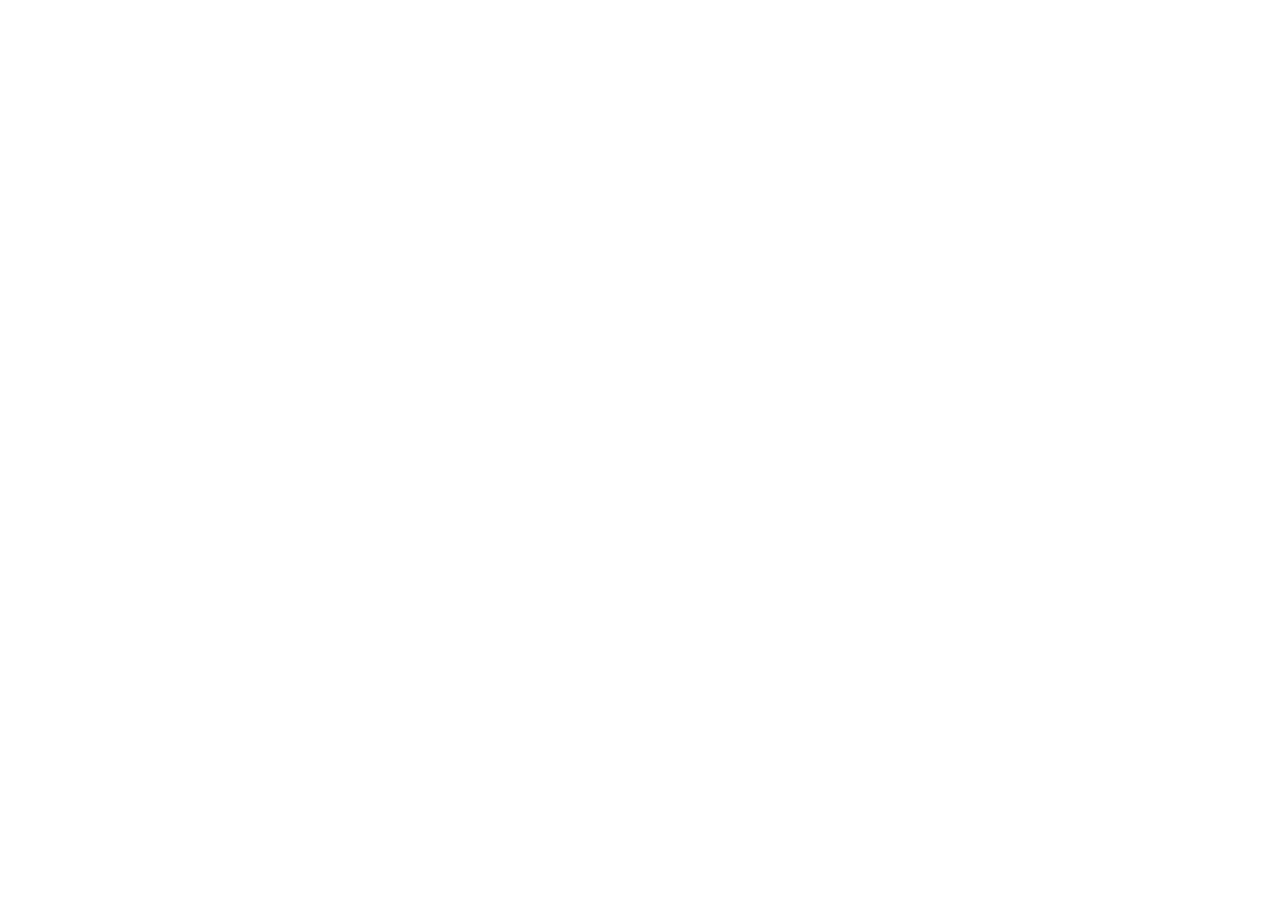
==== commit cdeb5f16: "Updated index.html" ====
--- a/index.html
+++ b/index.html
@@ -1,9 +1,19 @@
 <!doctype html>
-<html>
+<html lang="en">
 
 <head>
-  <meta charset=utf8>
-  <meta name=viewport content="width=device-width,initial-scale=1,viewport-fit=cover">
+  <meta charset="utf-8" />
+  <meta name="viewport" content="width=device-width,initial-scale=1,viewport-fit=cover" />
+  <title>Robowski Studio</title>
+  <meta name="claude:viewport-fit-sides" content="cover" />
+  <meta property="og:image" content="https://bolt.new/static/og_default.png" />
+  <meta name="twitter:card" content="summary_large_image" />
+  <meta name="twitter:image" content="https://bolt.new/static/og_default.png" />
+  <link rel="preconnect" href="https://fonts.googleapis.com" />
+  <link rel="preconnect" href="https://fonts.gstatic.com" crossorigin />
+  <link
+    href="https://fonts.googleapis.com/css2?family=IBM+Plex+Mono:wght@400;500;600&family=IBM+Plex+Sans:wght@400;500;600;700&display=swap"
+    rel="stylesheet" />
   <style>
     :root {
       color-scheme: light;
@@ -32,2206 +42,11 @@
       display: none !important
     }
   </style>
-  <meta property="og:image" content="https://bolt.new/static/og_default.png">
-    <meta name="twitter:card" content="summary_large_image">
-    <meta name="twitter:image" content="https://bolt.new/static/og_default.png">
 </head>
 
 <body>
-  <title>Robowski Studio</title>
-  <meta name="claude:viewport-fit-sides" content="cover">
-  <link rel="preconnect" href="https://fonts.googleapis.com">
-  <link rel="preconnect" href="https://fonts.gstatic.com" crossorigin>
-  <link
-    href="https://fonts.googleapis.com/css2?family=IBM+Plex+Mono:wght@400;500;600&family=IBM+Plex+Sans:wght@400;500;600;700&display=swap"
-    rel="stylesheet">
-  <style>
-    :root {
-      --bg: #F4F5F1;
-      --panel: #FFFFFF;
-      --soft: #EDF1EB;
-      --line: #DBDFD7;
-      --line2: #E7EAE3;
-      --fg: #14211E;
-      --fg2: #46524E;
-      --mut: #69746F;
-      --acc: #0B6B5F;
-      --acc-fg: #fff;
-      --accbg: #DCEFEB;
-      --accfg: #0A5A50;
-      --warn: #7A3F00;
-      --warnbg: #FFF1DC;
-      --bad: #9A2B22;
-      --badbg: #FCE7E4;
-      --ok: #0A5A50;
-      --okbg: #DCEFEB;
-      --blue: #3A6FD6;
-      --fill: #FFE7A3;
-      --fillbd: #A87B14;
-      --empty: #fff;
-      --emptybd: #6B746F;
-      --off: #EEEFEC;
-      --offbd: #C9CDC6;
-      --shadow: 0 1px 2px rgba(20, 33, 30, .08), 0 1px 1px rgba(20, 33, 30, .04);
-      --shadow-md: 0 4px 14px rgba(20, 33, 30, .08), 0 1px 3px rgba(20, 33, 30, .06);
-      --shadow-lg: 0 18px 48px rgba(20, 33, 30, .12), 0 4px 12px rgba(20, 33, 30, .06);
-      --ring: 0 0 0 3px rgba(11, 107, 95, .22);
-      --ease: cubic-bezier(.4, 0, .2, 1);
-      --ease-out: cubic-bezier(.16, 1, .3, 1)
-    }
-
-    @media (prefers-color-scheme:dark) {
-      :root:not([data-theme="light"]) {
-        --bg: #0E1513;
-        --panel: #161F1D;
-        --soft: #1E2A27;
-        --line: #2C3B38;
-        --line2: #23302E;
-        --fg: #E8F0EC;
-        --fg2: #BAC7C2;
-        --mut: #90A19B;
-        --acc: #3FB8A5;
-        --acc-fg: #07211D;
-        --accbg: #173A35;
-        --accfg: #8FE0D2;
-        --warn: #F2C27A;
-        --warnbg: #3A2C14;
-        --bad: #FF9D92;
-        --badbg: #3F1D19;
-        --ok: #8FE0D2;
-        --okbg: #173A35;
-        --blue: #6C9BF0;
-        --fill: #5A4A1C;
-        --fillbd: #D9AE45;
-        --empty: #161F1D;
-        --emptybd: #90A19B;
-        --off: #1A2422;
-        --offbd: #33423F;
-        --shadow: none;
-        --shadow-md: 0 6px 22px rgba(0, 0, 0, .34);
-        --shadow-lg: 0 22px 56px rgba(0, 0, 0, .48);
-        --ring: 0 0 0 3px rgba(63, 184, 165, .32);
-        color-scheme: dark
-      }
-    }
-
-    :root[data-theme="dark"] {
-      --bg: #0E1513;
-      --panel: #161F1D;
-      --soft: #1E2A27;
-      --line: #2C3B38;
-      --line2: #23302E;
-      --fg: #E8F0EC;
-      --fg2: #BAC7C2;
-      --mut: #90A19B;
-      --acc: #3FB8A5;
-      --acc-fg: #07211D;
-      --accbg: #173A35;
-      --accfg: #8FE0D2;
-      --warn: #F2C27A;
-      --warnbg: #3A2C14;
-      --bad: #FF9D92;
-      --badbg: #3F1D19;
-      --ok: #8FE0D2;
-      --okbg: #173A35;
-      --blue: #6C9BF0;
-      --fill: #5A4A1C;
-      --fillbd: #D9AE45;
-      --empty: #161F1D;
-      --emptybd: #90A19B;
-      --off: #1A2422;
-      --offbd: #33423F;
-      --shadow: none;
-      --shadow-md: 0 6px 22px rgba(0, 0, 0, .34);
-      --shadow-lg: 0 22px 56px rgba(0, 0, 0, .48);
-      --ring: 0 0 0 3px rgba(63, 184, 165, .32);
-      color-scheme: dark
-    }
-
-    * {
-      box-sizing: border-box
-    }
-
-    body {
-      margin: 0;
-      background: var(--bg);
-      color: var(--fg);
-      font: 14px/1.5 'IBM Plex Sans', system-ui, sans-serif;
-      padding-left: max(0px, env(safe-area-inset-left, 0px));
-      padding-right: max(0px, env(safe-area-inset-right, 0px));
-      -webkit-font-smoothing: antialiased;
-      -moz-osx-font-smoothing: grayscale;
-      background-image:
-        radial-gradient(1200px 600px at 12% -8%, rgba(11, 107, 95, .06), transparent 60%),
-        radial-gradient(900px 500px at 100% 0%, rgba(58, 111, 214, .04), transparent 55%);
-      background-attachment: fixed
-    }
-
-    :root[data-theme="dark"] body,
-    :root:not([data-theme="light"]) body {
-      background-image:
-        radial-gradient(1100px 620px at 10% -10%, rgba(63, 184, 165, .08), transparent 60%),
-        radial-gradient(900px 500px at 100% 0%, rgba(108, 155, 240, .05), transparent 55%)
-    }
-
-    .mono {
-      font-family: 'IBM Plex Mono', ui-monospace, monospace;
-      font-feature-settings: "tnum" 1
-    }
-
-    button,
-    input,
-    select {
-      font: inherit;
-      color: inherit
-    }
-
-    button {
-      cursor: pointer
-    }
-
-    ::selection {
-      background: rgba(11, 107, 95, .22)
-    }
-
-    :root[data-theme="dark"] ::selection {
-      background: rgba(63, 184, 165, .3)
-    }
-
-    .top {
-      background: color-mix(in srgb, var(--panel) 88%, transparent);
-      backdrop-filter: saturate(150%) blur(14px);
-      -webkit-backdrop-filter: saturate(150%) blur(14px);
-      border-bottom: 1px solid var(--line);
-      position: sticky;
-      top: env(safe-area-inset-top, 0px);
-      z-index: 20
-    }
-
-    .iconbtn {
-      height: 34px;
-      min-width: 34px;
-      border-radius: 9px;
-      border: 1px solid var(--line);
-      background: var(--panel);
-      padding: 0 10px;
-      transition: background .18s var(--ease), border-color .18s var(--ease), transform .1s var(--ease)
-    }
-
-    .iconbtn:hover {
-      background: var(--soft);
-      border-color: var(--line2)
-    }
-
-    .wrap {
-      max-width: 1440px;
-      margin: 0 auto;
-      padding: 20px max(16px, env(safe-area-inset-left, 0px)) 48px max(16px, env(safe-area-inset-right, 0px))
-    }
-
-    .card {
-      background: var(--panel);
-      border: 1px solid var(--line);
-      border-radius: 14px;
-      padding: 20px;
-      min-width: 0;
-      box-shadow: var(--shadow);
-      transition: box-shadow .25s var(--ease), border-color .25s var(--ease)
-    }
-
-    .card h2 {
-      margin: 0 0 4px;
-      font-size: 17px;
-      font-weight: 600;
-      letter-spacing: -.01em
-    }
-
-    .sub {
-      color: var(--mut);
-      font-size: 13px;
-      margin: 0 0 14px;
-      line-height: 1.5
-    }
-
-    .grid {
-      display: grid;
-      gap: 20px;
-      grid-template-columns: minmax(0, 1fr)
-    }
-
-    @media(min-width:1000px) {
-      .grid.two {
-        grid-template-columns: minmax(0, 1.6fr) minmax(0, 1fr)
-      }
-
-      .grid.eq {
-        grid-template-columns: repeat(2, minmax(0, 1fr))
-      }
-    }
-
-    .lbl {
-      display: block;
-      font-size: 12px;
-      font-weight: 500;
-      color: var(--mut);
-      margin-bottom: 5px;
-      letter-spacing: .02em;
-      text-transform: uppercase
-    }
-
-    .fld {
-      display: flex;
-      flex-direction: column;
-      min-width: 0
-    }
-
-    input[type=text],
-    input[type=number],
-    select {
-      height: 38px;
-      border: 1px solid var(--line);
-      border-radius: 9px;
-      background: var(--panel);
-      padding: 0 11px;
-      width: 100%;
-      min-width: 0;
-      transition: border-color .18s var(--ease), box-shadow .18s var(--ease), background .18s var(--ease)
-    }
-
-    input:hover,
-    select:hover {
-      border-color: var(--offbd)
-    }
-
-    input:focus,
-    select:focus,
-    button:focus-visible {
-      outline: none;
-      box-shadow: var(--ring);
-      border-color: var(--acc)
-    }
-
-    select {
-      appearance: none;
-      -webkit-appearance: none;
-      background-image: url("data:image/svg+xml;utf8,<svg xmlns='http://www.w3.org/2000/svg' width='12' height='12' viewBox='0 0 12 12' fill='none' stroke='%2369746F' stroke-width='1.8' stroke-linecap='round' stroke-linejoin='round'><path d='M3 4.5l3 3 3-3'/></svg>");
-      background-repeat: no-repeat;
-      background-position: right 10px center;
-      padding-right: 28px
-    }
-
-    .row {
-      display: grid;
-      gap: 12px;
-      grid-template-columns: repeat(auto-fit, minmax(130px, 1fr))
-    }
-
-    .seg {
-      display: inline-flex;
-      background: var(--soft);
-      border: 1px solid var(--line);
-      border-radius: 11px;
-      padding: 3px;
-      gap: 2px;
-      flex-wrap: wrap
-    }
-
-    .seg button {
-      border: 0;
-      background: transparent;
-      height: 32px;
-      padding: 0 14px;
-      border-radius: 8px;
-      font-weight: 500;
-      color: var(--fg2);
-      display: inline-flex;
-      align-items: center;
-      gap: 8px;
-      transition: color .18s var(--ease), background .18s var(--ease), box-shadow .18s var(--ease)
-    }
-
-    .seg button:hover {
-      color: var(--fg)
-    }
-
-    .seg button.on {
-      background: var(--panel);
-      color: var(--fg);
-      box-shadow: var(--shadow)
-    }
-
-    .btn {
-      height: 36px;
-      padding: 0 14px;
-      border-radius: 9px;
-      border: 1px solid var(--line);
-      background: var(--panel);
-      font-weight: 500;
-      transition: background .18s var(--ease), border-color .18s var(--ease), transform .08s var(--ease), box-shadow .18s var(--ease)
-    }
-
-    .btn:hover:not(:disabled) {
-      background: var(--soft);
-      border-color: var(--offbd)
-    }
-
-    .btn:active:not(:disabled) {
-      transform: translateY(1px)
-    }
-
-    .btn.pri {
-      background: var(--acc);
-      border-color: var(--acc);
-      color: var(--acc-fg);
-      font-weight: 600;
-      box-shadow: 0 1px 2px rgba(11, 107, 95, .22), 0 4px 14px rgba(11, 107, 95, .18)
-    }
-
-    .btn.pri:hover:not(:disabled) {
-      background: color-mix(in srgb, var(--acc) 90%, #000);
-      border-color: color-mix(in srgb, var(--acc) 90%, #000)
-    }
-
-    :root[data-theme="dark"] .btn.pri,
-    :root:not([data-theme="light"]) .btn.pri {
-      box-shadow: 0 1px 2px rgba(0, 0, 0, .3), 0 6px 18px rgba(63, 184, 165, .22)
-    }
-
-    .btn.sm {
-      height: 30px;
-      padding: 0 11px;
-      font-size: 12px;
-      border-radius: 8px
-    }
-
-    .btn:disabled {
-      opacity: .42;
-      cursor: not-allowed
-    }
-
-    .chip {
-      display: inline-flex;
-      align-items: center;
-      gap: 6px;
-      height: 24px;
-      padding: 0 10px;
-      border-radius: 12px;
-      font-size: 12px;
-      font-weight: 500;
-      white-space: nowrap;
-      transition: transform .12s var(--ease)
-    }
-
-    .chip.ok {
-      background: var(--okbg);
-      color: var(--ok)
-    }
-
-    .chip.warn {
-      background: var(--warnbg);
-      color: var(--warn)
-    }
-
-    .chip.bad {
-      background: var(--badbg);
-      color: var(--bad)
-    }
-
-    .chip.mut {
-      background: var(--soft);
-      color: var(--fg2)
-    }
-
-    .rdot {
-      display: inline-flex;
-      align-items: center;
-      justify-content: center;
-      height: 22px;
-      min-width: 30px;
-      padding: 0 6px;
-      border-radius: 6px;
-      color: #fff;
-      font: 500 12px 'IBM Plex Mono', monospace;
-      letter-spacing: .02em
-    }
-
-    .rcard {
-      border: 1px solid var(--line);
-      border-left-width: 5px;
-      border-radius: 12px;
-      padding: 14px;
-      margin-bottom: 14px;
-      background: var(--panel);
-      transition: box-shadow .22s var(--ease), border-color .22s var(--ease)
-    }
-
-    .rcard:hover {
-      box-shadow: var(--shadow)
-    }
-
-    .rhead {
-      display: flex;
-      align-items: center;
-      gap: 10px;
-      margin-bottom: 10px;
-      flex-wrap: wrap
-    }
-
-    .dots {
-      display: flex;
-      flex-wrap: wrap;
-      gap: 3px;
-      margin-top: 8px
-    }
-
-    .dots i {
-      width: 9px;
-      height: 9px;
-      border-radius: 50%;
-      display: block
-    }
-
-    .issue {
-      display: flex;
-      gap: 10px;
-      align-items: flex-start;
-      padding: 12px 14px;
-      border-radius: 10px;
-      margin-bottom: 8px;
-      font-size: 13px;
-      flex-wrap: wrap;
-      line-height: 1.5
-    }
-
-    .issue.bad {
-      background: var(--badbg);
-      color: var(--bad)
-    }
-
-    .issue.warn {
-      background: var(--warnbg);
-      color: var(--warn)
-    }
-
-    .issue.ok {
-      background: var(--okbg);
-      color: var(--ok)
-    }
-
-    .issue>span {
-      flex: 1 1 220px;
-      min-width: 0
-    }
-
-    .tbl {
-      overflow-x: auto;
-      border: 1px solid var(--line);
-      border-radius: 11px
-    }
-
-    table {
-      border-collapse: collapse;
-      width: 100%;
-      font-size: 13px
-    }
-
-    th,
-    td {
-      padding: 8px 12px;
-      text-align: right;
-      white-space: nowrap;
-      border-bottom: 1px solid var(--line2)
-    }
-
-    th:first-child,
-    td:first-child {
-      text-align: left
-    }
-
-    th {
-      background: var(--soft);
-      font-weight: 500;
-      color: var(--fg2);
-      position: sticky;
-      top: 0;
-      letter-spacing: .01em
-    }
-
-    tr.hov {
-      transition: background .12s var(--ease)
-    }
-
-    tr.hov:hover td {
-      background: var(--soft)
-    }
-
-    tr.badrow td {
-      background: var(--badbg)
-    }
-
-    .tag {
-      font: 500 11px 'IBM Plex Mono', monospace;
-      padding: 1px 5px;
-      border-radius: 4px;
-      background: var(--soft);
-      margin-left: 6px;
-      color: var(--fg2)
-    }
-
-    .plates {
-      display: grid;
-      gap: 16px;
-      grid-template-columns: repeat(auto-fit, minmax(260px, 1fr))
-    }
-
-    .plate {
-      border: 2px solid var(--fg2);
-      border-radius: 16px;
-      padding: 14px 16px;
-      background: var(--panel);
-      transition: border-color .2s var(--ease), box-shadow .2s var(--ease)
-    }
-
-    .plate:hover {
-      box-shadow: var(--shadow)
-    }
-
-    .plate.off {
-      background: var(--off);
-      border-color: var(--offbd);
-      opacity: .95
-    }
-
-    .plate .pt {
-      font: 500 12px 'IBM Plex Mono', monospace;
-      margin-bottom: 10px;
-      color: var(--fg2);
-      letter-spacing: .02em
-    }
-
-    .wells8 {
-      display: grid;
-      grid-template-columns: repeat(4, 1fr);
-      gap: 10px
-    }
-
-    .well {
-      aspect-ratio: 1/1;
-      border-radius: 50%;
-      position: relative;
-      display: flex;
-      align-items: center;
-      justify-content: center;
-      font: 600 10px 'IBM Plex Mono', monospace;
-      overflow: hidden;
-      min-width: 0;
-      text-align: center;
-      transition: transform .12s var(--ease-out)
-    }
-
-    .well:hover {
-      transform: scale(1.06)
-    }
-
-    .well.e {
-      background: var(--empty);
-      border: 1.5px solid var(--emptybd)
-    }
-
-    .well .bar {
-      position: absolute;
-      left: 0;
-      right: 0;
-      bottom: 0;
-      background: var(--blue);
-      opacity: .35
-    }
-
-    .well span {
-      position: relative
-    }
-
-    .wells54 {
-      display: grid;
-      grid-template-columns: repeat(9, 1fr);
-      gap: 5px
-    }
-
-    .v54 {
-      aspect-ratio: 1/1;
-      border-radius: 50%;
-      border: 1.5px solid var(--emptybd);
-      background: var(--empty);
-      transition: transform .1s var(--ease-out), box-shadow .1s var(--ease)
-    }
-
-    .v54:hover {
-      transform: scale(1.18);
-      z-index: 2
-    }
-
-    .v54.u {
-      background: var(--accbg);
-      border-color: var(--acc)
-    }
-
-    .v54.x {
-      background: var(--off);
-      border: 1.5px dashed var(--offbd)
-    }
-
-    .v54.b {
-      background: var(--badbg);
-      border-color: var(--bad)
-    }
-
-    .hood {
-      background: var(--soft);
-      border: 1px dashed var(--offbd);
-      border-radius: 14px;
-      padding: 16px;
-      margin-bottom: 16px
-    }
-
-    .list>div {
-      display: flex;
-      gap: 12px;
-      align-items: center;
-      padding: 11px 0;
-      border-top: 1px solid var(--line2);
-      flex-wrap: wrap
-    }
-
-    .list>div:first-child {
-      border-top: 0
-    }
-
-    .tip {
-      position: fixed;
-      z-index: 50;
-      background: var(--fg);
-      color: var(--bg);
-      padding: 10px 12px;
-      border-radius: 9px;
-      font-size: 12px;
-      max-width: 290px;
-      pointer-events: none;
-      box-shadow: var(--shadow-lg);
-      display: none;
-      line-height: 1.5;
-      border: 1px solid rgba(255, 255, 255, .06)
-    }
-
-    .toast {
-      position: fixed;
-      left: 50%;
-      bottom: calc(20px + env(safe-area-inset-bottom, 0px));
-      transform: translateX(-50%);
-      background: var(--fg);
-      color: var(--bg);
-      padding: 11px 18px;
-      border-radius: 11px;
-      font-size: 13px;
-      z-index: 60;
-      max-width: 92vw;
-      box-shadow: var(--shadow-lg);
-      animation: toastIn .25s var(--ease-out)
-    }
-
-    @keyframes toastIn {
-      from {
-        opacity: 0;
-        transform: translate(-50%, 12px)
-      }
-
-      to {
-        opacity: 1;
-        transform: translate(-50%, 0)
-      }
-    }
-
-    .modal-overlay {
-      position: fixed;
-      inset: 0;
-      background: rgba(10, 16, 15, .5);
-      backdrop-filter: blur(4px);
-      -webkit-backdrop-filter: blur(4px);
-      z-index: 70;
-      display: flex;
-      align-items: center;
-      justify-content: center;
-      padding: 24px;
-      animation: fadeIn .2s var(--ease)
-    }
-
-    :root[data-theme="dark"] .modal-overlay,
-    :root:not([data-theme="light"]) .modal-overlay {
-      background: rgba(0, 0, 0, .6)
-    }
-
-    @keyframes fadeIn {
-      from {
-        opacity: 0
-      }
-
-      to {
-        opacity: 1
-      }
-    }
-
-    .modal {
-      background: var(--panel);
-      border: 1px solid var(--line);
-      border-radius: 16px;
-      box-shadow: var(--shadow-lg);
-      width: min(900px, 100%);
-      max-height: 86vh;
-      display: flex;
-      flex-direction: column;
-      overflow: hidden;
-      animation: modalIn .28s var(--ease-out)
-    }
-
-    @keyframes modalIn {
-      from {
-        opacity: 0;
-        transform: translateY(16px) scale(.98)
-      }
-
-      to {
-        opacity: 1;
-        transform: translateY(0) scale(1)
-      }
-    }
-
-    .modal-head {
-      display: flex;
-      align-items: center;
-      justify-content: space-between;
-      gap: 12px;
-      padding: 18px 22px;
-      border-bottom: 1px solid var(--line2);
-      flex-wrap: wrap
-    }
-
-    .modal-head .mt {
-      font-size: 16px;
-      font-weight: 600;
-      letter-spacing: -.01em;
-      display: flex;
-      align-items: center;
-      gap: 10px
-    }
-
-    .modal-head .mt b {
-      font-family: 'IBM Plex Mono', monospace;
-      font-weight: 500;
-      color: var(--fg2);
-      font-size: 14px
-    }
-
-    .modal-body {
-      padding: 20px 22px;
-      overflow: auto;
-      flex: 1;
-      min-height: 0
-    }
-
-    .modal-foot {
-      display: flex;
-      gap: 10px;
-      justify-content: flex-end;
-      padding: 14px 22px;
-      border-top: 1px solid var(--line2);
-      flex-wrap: wrap
-    }
-
-    .preview-csv {
-      font: 12px/1.6 'IBM Plex Mono', monospace;
-      white-space: pre;
-      overflow: auto;
-      background: var(--soft);
-      border: 1px solid var(--line);
-      border-radius: 10px;
-      padding: 14px;
-      color: var(--fg2);
-      max-height: 60vh
-    }
-
-    .preview-svg {
-      display: flex;
-      justify-content: center;
-      background: var(--soft);
-      border: 1px solid var(--line);
-      border-radius: 10px;
-      padding: 16px;
-      overflow: auto
-    }
-
-    .preview-svg svg {
-      max-width: 100%;
-      height: auto
-    }
-
-    .preview-meta {
-      display: flex;
-      gap: 10px 22px;
-      flex-wrap: wrap;
-      margin-bottom: 14px;
-      font-size: 13px;
-      color: var(--mut)
-    }
-
-    .preview-meta b {
-      color: var(--fg);
-      font-weight: 600
-    }
-
-    .sheettabs {
-      display: flex;
-      gap: 4px;
-      flex-wrap: wrap;
-      border-bottom: 1px solid var(--line);
-      margin-bottom: 14px
-    }
-
-    .sheettab {
-      border: 0;
-      background: none;
-      padding: 8px 14px;
-      font-size: 13px;
-      font-weight: 500;
-      color: var(--mut);
-      border-bottom: 2px solid transparent;
-      border-radius: 8px 8px 0 0;
-      transition: color .15s var(--ease), border-color .15s var(--ease), background .15s var(--ease)
-    }
-
-    .sheettab:hover {
-      color: var(--fg2);
-      background: var(--soft)
-    }
-
-    .sheettab.on,
-    .sheettab[aria-selected="true"] {
-      color: var(--fg);
-      border-bottom-color: var(--acc);
-      background: var(--soft)
-    }
-
-    .sheetpane[hidden] {
-      display: none
-    }
-
-    .runs {
-      display: grid;
-      gap: 20px;
-      grid-template-columns: repeat(auto-fill, minmax(280px, 1fr))
-    }
-
-    .thumb {
-      background: var(--bg);
-      border: 1px solid var(--line2);
-      border-radius: 11px;
-      padding: 14px;
-      display: flex;
-      gap: 16px;
-      align-items: center;
-      justify-content: space-between
-    }
-
-    .bars>div {
-      display: flex;
-      align-items: center;
-      gap: 10px;
-      margin: 7px 0;
-      font-size: 12px
-    }
-
-    .bars .b {
-      flex: 1;
-      height: 10px;
-      background: var(--soft);
-      border-radius: 5px;
-      display: flex;
-      overflow: hidden
-    }
-
-    .bars .b i {
-      display: block;
-      height: 100%;
-      transition: width .4s var(--ease-out)
-    }
-
-    .pager {
-      display: flex;
-      gap: 8px;
-      align-items: center;
-      margin-top: 12px;
-      flex-wrap: wrap
-    }
-
-    .chk {
-      display: flex;
-      gap: 10px;
-      align-items: center;
-      margin: 8px 0;
-      font-size: 13px
-    }
-
-    .chk input {
-      width: 18px;
-      height: 18px;
-      accent-color: var(--acc)
-    }
-
-    h3 {
-      margin: 18px 0 8px;
-      font-size: 14px;
-      font-weight: 600
-    }
-
-    .empty-note {
-      color: var(--mut);
-      padding: 16px 0
-    }
-
-    .hint {
-      font-size: 12px;
-      color: var(--mut);
-      margin-top: 6px;
-      line-height: 1.5
-    }
-
-
-    /* ---- mockup-fidelity layer ---- */
-    .topin {
-      max-width: none;
-      margin: 0;
-      min-height: 64px;
-      display: flex;
-      align-items: center;
-      justify-content: space-between;
-      gap: 12px 24px;
-      flex-wrap: wrap;
-      padding: 8px max(32px, env(safe-area-inset-right, 0px)) 8px max(32px, env(safe-area-inset-left, 0px))
-    }
-
-    .logo {
-      display: flex;
-      align-items: center;
-      gap: 12px;
-      font-weight: 700;
-      font-size: 19px;
-      letter-spacing: -.02em;
-      transition: opacity .18s var(--ease)
-    }
-
-    .logo:hover {
-      opacity: .8
-    }
-
-    .hdot {
-      width: 8px;
-      height: 8px;
-      border-radius: 4px;
-      display: inline-block;
-      box-shadow: 0 0 0 3px rgba(31, 157, 107, .18)
-    }
-
-    .topr {
-      display: flex;
-      align-items: center;
-      gap: 16px
-    }
-
-    .rname {
-      text-align: right;
-      font-size: 13px;
-      font-weight: 500;
-      max-width: 240px;
-      overflow: hidden;
-      text-overflow: ellipsis;
-      white-space: nowrap
-    }
-
-    .rname .hint {
-      font-weight: 400
-    }
-
-    .avatar {
-      font-size: 18px !important;
-      width: 36px;
-      height: 36px;
-      border-radius: 18px;
-      border: 1px solid var(--line);
-      background: var(--accbg);
-      color: var(--accfg);
-      font-weight: 600;
-      font-size: 15px;
-      padding: 0;
-      transition: background .18s var(--ease), transform .12s var(--ease)
-    }
-
-    .avatar:hover {
-      transform: scale(1.05)
-    }
-
-    .runsl {
-      border: 0;
-      background: none;
-      font-weight: 500;
-      color: var(--mut);
-      padding: 8px 2px;
-      border-bottom: 2px solid transparent;
-      transition: color .18s var(--ease), border-color .18s var(--ease)
-    }
-
-    .runsl:hover {
-      color: var(--fg2)
-    }
-
-    .runsl.on {
-      color: var(--fg);
-      border-bottom-color: var(--acc)
-    }
-
-    .stepsbar {
-      border-top: 1px solid var(--line);
-      background: color-mix(in srgb, var(--panel) 80%, transparent)
-    }
-
-    .steps {
-      display: flex;
-      gap: 32px;
-      flex-wrap: wrap;
-      padding: 0 max(32px, env(safe-area-inset-left, 0px));
-      overflow-x: auto
-    }
-
-    .step {
-      border: 0;
-      background: none;
-      display: flex;
-      align-items: center;
-      gap: 10px;
-      font-size: 14px;
-      font-weight: 500;
-      color: var(--mut);
-      padding: 14px 4px;
-      white-space: nowrap;
-      transition: color .18s var(--ease), box-shadow .18s var(--ease)
-    }
-
-    .step b {
-      width: 24px;
-      height: 24px;
-      border-radius: 12px;
-      border: 1.5px solid var(--offbd);
-      display: flex;
-      align-items: center;
-      justify-content: center;
-      font-size: 12px;
-      transition: background .18s var(--ease), border-color .18s var(--ease), color .18s var(--ease)
-    }
-
-    .step:hover {
-      color: var(--fg2)
-    }
-
-    .step.on {
-      color: var(--fg);
-      box-shadow: inset 0 -2px 0 var(--acc)
-    }
-
-    .step.on b {
-      background: var(--acc);
-      border-color: var(--acc);
-      color: var(--acc-fg)
-    }
-
-    .sband {
-      background: linear-gradient(180deg, var(--accbg), color-mix(in srgb, var(--accbg) 70%, var(--bg)));
-      border-bottom: 1px solid var(--line);
-      color: var(--fg2);
-      font-size: 13px
-    }
-
-    .sbin {
-      display: flex;
-      gap: 10px 26px;
-      flex-wrap: wrap;
-      align-items: center;
-      padding: 10px max(32px, env(safe-area-inset-left, 0px))
-    }
-
-    .sbin b {
-      color: var(--fg);
-      font-weight: 600
-    }
-
-    .wrap {
-      padding-top: 24px
-    }
-
-    .bodyw {
-      max-width: 1440px;
-      margin: 0 auto;
-      display: flex;
-      flex-wrap: wrap;
-      gap: 24px;
-      align-items: flex-start;
-      padding: 28px max(32px, env(safe-area-inset-left, 0px)) 40px
-    }
-
-    .lcol {
-      flex: 999 1 720px;
-      min-width: 0;
-      display: flex;
-      flex-direction: column;
-      gap: 24px
-    }
-
-    .rcol {
-      flex: 1 1 340px;
-      min-width: min(300px, 100%);
-      max-width: 440px;
-      display: flex;
-      flex-direction: column;
-      gap: 24px;
-      position: static
-    }
-
-    .card.pad {
-      padding: 24px
-    }
-
-    .chead {
-      display: flex;
-      justify-content: space-between;
-      align-items: center;
-      flex-wrap: wrap;
-      gap: 12px;
-      margin-bottom: 18px
-    }
-
-    .ct {
-      font-size: 17px;
-      font-weight: 600;
-      letter-spacing: -.01em
-    }
-
-    .cnt {
-      font-weight: 400;
-      color: var(--mut);
-      font-size: 14px;
-      margin-left: 6px
-    }
-
-    .pgrid {
-      display: grid;
-      grid-template-columns: repeat(auto-fit, minmax(170px, 1fr));
-      gap: 20px
-    }
-
-    .pgrid .lbl {
-      margin-bottom: 8px
-    }
-
-    .seg.full {
-      display: flex;
-      width: 100%
-    }
-
-    .seg.full button {
-      flex: 1;
-      padding: 0 6px
-    }
-
-    .note {
-      margin-top: 14px;
-      font-size: 13px;
-      color: var(--mut);
-      line-height: 1.5
-    }
-
-    input.f,
-    select.f {
-      height: 40px;
-      border: 1px solid var(--offbd);
-      border-radius: 9px;
-      background: var(--panel);
-      padding: 0 12px;
-      font-size: 14px;
-      width: 100%;
-      min-width: 0;
-      transition: border-color .18s var(--ease), box-shadow .18s var(--ease)
-    }
-
-    input.f:hover,
-    select.f:hover {
-      border-color: var(--mut)
-    }
-
-    input.f.mono {
-      font: 500 14px 'IBM Plex Mono', monospace
-    }
-
-    select.f.sm {
-      height: 30px;
-      font-size: 12px;
-      padding: 0 4px;
-      width: 84px;
-      background-position: right 4px center
-    }
-
-    .rw {
-      display: grid;
-      grid-template-columns: 48px minmax(120px, 1.6fr) 96px 84px 104px 128px 250px;
-      gap: 10px;
-      align-items: center
-    }
-
-    .rw.th {
-      font-size: 12px;
-      font-weight: 500;
-      color: var(--mut);
-      padding-bottom: 8px;
-      text-transform: uppercase;
-      letter-spacing: .02em
-    }
-
-    .rrow {
-      margin-bottom: 10px
-    }
-
-    .code {
-      width: 40px;
-      height: 40px;
-      border-radius: 11px;
-      background: var(--fg);
-      color: #fff;
-      display: flex;
-      align-items: center;
-      justify-content: center;
-      font: 600 14px 'IBM Plex Mono', monospace;
-      box-shadow: 0 2px 6px rgba(0, 0, 0, .14)
-    }
-
-    .code.sm {
-      width: 34px;
-      height: 34px;
-      font-size: 13px;
-      flex: none
-    }
-
-    .racts {
-      display: flex;
-      gap: 4px;
-      align-items: center
-    }
-
-    .ib {
-      width: 30px;
-      height: 30px;
-      border-radius: 8px;
-      border: 1px solid var(--line);
-      background: var(--panel);
-      padding: 0;
-      font-size: 13px;
-      flex: none;
-      transition: background .15s var(--ease), border-color .15s var(--ease), transform .08s var(--ease)
-    }
-
-    .ib:hover:not(:disabled) {
-      background: var(--soft);
-      border-color: var(--offbd)
-    }
-
-    .ib:active:not(:disabled) {
-      transform: translateY(1px)
-    }
-
-    .ib:disabled {
-      opacity: .35;
-      cursor: not-allowed
-    }
-
-    .ib.ph {
-      border: 0;
-      background: none
-    }
-
-    .rrow .hint {
-      margin: 4px 0 0 58px
-    }
-
-    .btn.lg {
-      height: 44px;
-      padding: 0 20px;
-      border-radius: 11px;
-      font-size: 15px;
-      display: inline-flex;
-      align-items: center;
-      gap: 10px
-    }
-
-    .btns {
-      display: flex;
-      gap: 12px;
-      justify-content: flex-end;
-      flex-wrap: wrap
-    }
-
-    .big {
-      display: flex;
-      align-items: baseline;
-      gap: 10px;
-      margin-top: 6px
-    }
-
-    .big b {
-      font-size: 48px;
-      font-weight: 600;
-      letter-spacing: -.04em;
-      line-height: 1;
-      background: linear-gradient(135deg, var(--fg), var(--acc));
-      -webkit-background-clip: text;
-      background-clip: text;
-      -webkit-text-fill-color: transparent
-    }
-
-    .big span {
-      font-size: 16px;
-      color: var(--fg2)
-    }
-
-    .hr {
-      height: 1px;
-      background: var(--line2);
-      margin: 20px 0
-    }
-
-    .crows {
-      display: flex;
-      flex-direction: column;
-      gap: 12px
-    }
-
-    .crow {
-      display: flex;
-      align-items: center;
-      justify-content: space-between;
-      gap: 12px
-    }
-
-    .chip {
-      gap: 6px
-    }
-
-    .det {
-      margin-top: 12px
-    }
-
-    .det summary {
-      cursor: pointer;
-      font-size: 13px;
-      color: var(--fg2);
-      margin-bottom: 8px;
-      transition: color .15s var(--ease)
-    }
-
-    .det summary:hover {
-      color: var(--fg)
-    }
-
-    .prow {
-      display: flex;
-      gap: 14px;
-      align-items: center;
-      padding: 12px 0;
-      border-bottom: 1px solid var(--line2)
-    }
-
-    .prow:last-child {
-      border-bottom: 0
-    }
-
-    .pv {
-      font-size: 15px;
-      font-weight: 500
-    }
-
-    .issue {
-      border-radius: 10px;
-      padding: 14px;
-      line-height: 1.5
-    }
-
-    .card h2 {
-      font-size: 17px
-    }
-
-    @media(max-width:700px) {
-      .topin {
-        padding-left: max(16px, env(safe-area-inset-left, 0px));
-        padding-right: max(16px, env(safe-area-inset-right, 0px))
-      }
-
-      .steps,
-      .sbin {
-        padding-left: max(16px, env(safe-area-inset-left, 0px));
-        padding-right: max(16px, env(safe-area-inset-right, 0px));
-        gap: 18px
-      }
-
-      .bodyw {
-        padding-left: max(16px, env(safe-area-inset-left, 0px));
-        padding-right: max(16px, env(safe-area-inset-right, 0px))
-      }
-
-      .rname {
-        display: none
-      }
-
-      .rcol {
-        position: static
-      }
-    }
-
-    .wrap {
-      padding-left: max(32px, env(safe-area-inset-left, 0px));
-      padding-right: max(32px, env(safe-area-inset-right, 0px));
-      padding-bottom: 48px
-    }
-
-    .avatar {
-      display: flex;
-      align-items: center;
-      justify-content: center
-    }
-
-    .empty-note {
-      padding: 24px !important
-    }
-
-    @media(max-width:700px) {
-      .wrap {
-        padding-left: max(16px, env(safe-area-inset-left, 0px));
-        padding-right: max(16px, env(safe-area-inset-right, 0px))
-      }
-    }
-  </style>
-  <div id="app"></div>
-  <script>/* Robowski Studio browser engine. No server, API, or network calls. */
-    (function (global) {
-      'use strict';
-      const PLATE_CAPACITY = 54, MAX_REACTION_SLOTS = 3, BOTTLE_CAPACITY_ML = 20, TIP_RACK_CAPACITY = 96;
-      const SUPPORTED_SOLVENTS = ['ethanol', 'water', 'DMF', 'Dioxane', 'DCE', 'MeCN', 'glycerin', 'serum', 'DMSO', 'CHCl3'];
-      // DMSO and CHCl3 are valid in the user's established Robowski setup even though they are absent from the older repository liquid-class table. Accept their standard 'empty' mode; do not invent additional mode settings.
-      const ROBOT_SOLVENTS = new Set(['ethanol', 'water', 'DMF', 'Dioxane', 'DCE', 'MeCN', 'glycerin', 'serum', 'DMSO', 'CHCl3']);
-      const ROBOT_LIQUID_MODES = { water: ['empty', 'part'], serum: ['empty', 'part'], ethanol: ['empty'], glycerin: ['empty'], DMF: ['empty'], Dioxane: ['empty'], DCE: ['empty'], MeCN: ['empty'], DMSO: ['empty'], CHCl3: ['empty'] };
-      const SOLVENT_DENSITIES = { ethanol: .789, water: .998, DMF: .944, Dioxane: 1.033, DCE: 1.253, MeCN: .786, glycerin: 1.261, serum: 1, DMSO: 1.102, CHCl3: 1.489 };
-      const SOLVENT_ALIASES = { EtOH: 'ethanol', Ethanol: 'ethanol', Water: 'water', Glycerin: 'glycerin', Serum: 'serum', chcl3: 'CHCl3', chloroform: 'CHCl3' };
-      const COLORS = ['#0E6F63', '#A94A12', '#5B3FA8', '#1F6AA5', '#8A2D5B', '#4A6B1F', '#B07D12', '#286C8B', '#A13B6B', '#6B6B6B', '#2F7D32', '#B3261E'];
-      const num = (v, d = 0) => { const n = Number(v); return Number.isFinite(n) ? n : d; };
-      const truthy = v => v === true || ['true', '1', 'yes', 'on'].includes(String(v).toLowerCase());
-      const canonicalSolvent = v => { const raw = String(v || 'water').trim(); return SOLVENT_ALIASES[raw] || SOLVENT_ALIASES[raw.toLowerCase()] || raw; };
-      const round = (n, d = 10) => { const f = 10 ** d; return Math.round((n + Number.EPSILON) * f) / f; };
-      function axisValues(minimum, step, maximum, label) { minimum = num(minimum); step = num(step); maximum = num(maximum); if (step <= 0) throw new Error(`${label}: step must be greater than zero.`); if (maximum < minimum) throw new Error(`${label}: maximum must be greater than or equal to minimum.`); const intervals = (maximum - minimum) / step, nearest = Math.round(intervals); if (Math.abs(intervals - nearest) > 1e-7) throw new Error(`${label}: maximum ${maximum} is not reached by minimum ${minimum} and step ${step}. Adjust the step or maximum so the range lands exactly on the maximum.`); const n = nearest + 1; if (n > 120000) throw new Error(`${label}: range has too many points.`); return Array.from({ length: n }, (_, i) => round(minimum + i * step, 10)); }
-      function mulberry32(a) { return function () { let t = a += 0x6D2B79F5; t = Math.imul(t ^ t >>> 15, t | 1); t ^= t + Math.imul(t ^ t >>> 7, t | 61); return ((t ^ t >>> 14) >>> 0) / 4294967296; }; }
-      function seededShuffle(arr, seed) { const a = mulberry32(seed >>> 0); for (let i = arr.length - 1; i > 0; i--) { const j = Math.floor(a() * (i + 1));[arr[i], arr[j]] = [arr[j], arr[i]]; } return arr; }
-      function targetCombinations(data) {
-        const reagents = data.reagents || []; if (reagents.length < 2 || reagents.length > 12) throw new Error('Use between 2 and 12 reagents.'); if (Array.isArray(data.customRows)) { if (!data.customRows.length) throw new Error('Add at least one vial.'); let ix = data.customRows.map((values, i) => ({ globalIndex: i, values })); const sd = Math.floor(num(data.randomSeed, 20261018)); if (truthy(data.randomize ?? true)) ix = seededShuffle(ix, sd); return { indexed: ix, axes: [], seed: sd }; } const mode = data.mode || 'concentration'; if (!['concentration', 'equivalence'].includes(mode)) throw new Error('Choose Concentration or Equivalence mode.'); const axes = reagents.map((r, i) => axisValues(r.min ?? 0, r.step ?? 1, r.max ?? 0, (r.code || r.name || `R${i + 1}`).trim())); const total = axes.reduce((a, x) => a * x.length, 1), max = Math.floor(num(data.maxCombinations, 120000)); if (total > max) throw new Error(`This run would contain ${total.toLocaleString()} combinations, over the configured ${max.toLocaleString()} limit. Narrow a range or raise the limit deliberately.`);
-        let combos = [[]]; for (const axis of axes) { const next = []; for (const prefix of combos) for (const v of axis) next.push([...prefix, v]); combos = next; } let indexed = combos.map((values, i) => ({ globalIndex: i, values })); const seed = Math.floor(num(data.randomSeed, 20261018)); if (truthy(data.randomize ?? true)) indexed = seededShuffle(indexed, seed); return { indexed, axes, seed };
-      }
-      function defaultPlates(hood) { return hood === 'left' ? { solventPlate: 4, solventKind: 'jar', solventPos: 0, stockPlates: [3, 5, 6] } : { solventPlate: 3, solventKind: 'bottle', solventPos: 0, stockPlates: [4, 5] }; }
-      function assignDeckPositions(hood, stocks, cfg) {
-        const c = { ...defaultPlates(hood), ...(cfg || {}) }, rows = Object.values(stocks), base = rows.filter(s => s.dilution_level === 0), diluted = rows.filter(s => s.dilution_level > 0), all = [...base, ...diluted]; const slots = []; for (const p of c.stockPlates) for (let k = 0; k < 8; k++) { if (c.solventKind === 'bottle' && p === c.solventPlate && k === c.solventPos) continue; slots.push([p, k]); }
-        all.forEach((s, i) => { const sl = slots[Math.min(i, slots.length - 1)] || [c.stockPlates[0], 0]; s.breadboard_plate_id = sl[0]; s.container_id = sl[1]; s.deck_overflow = i >= slots.length; }); const cap = slots.length, fit = all.length <= cap; return { hood, plates: c.stockPlates, stock_plate: c.stockPlates[0], dilution_plate: c.stockPlates[1] != null ? c.stockPlates[1] : c.stockPlates[0], solvent_plate: c.solventPlate, solvent_kind: c.solventKind, solvent_container: c.solventPos, stock_capacity: cap, dilution_capacity: cap, positions_fit: fit, positions_message: fit ? '' : `The chosen plates have ${cap} free bottle positions; this run needs ${all.length} stock positions (${base.length} direct + ${diluted.length} hand-diluted).`, solvent_location: `plate${c.solventPlate}, position ${c.solventPos}` };
-      }
-      function surfaceHeight(kind, uL) { const g = kind === 'jar' ? { bottom: 2120, area: 2123.7 } : { bottom: 2175, area: 510.7 }; return Math.round(g.bottom - (uL / g.area) * 10); }
-      function tipSize(v) { if (v < .5) return null; if (v <= 50) return 50; if (v <= 300) return 300; if (v < 2000) return 1000; return null; }
-      function calculateTipCounts(rows, stocks, stockCheck = true, newTipEach = false) { const counts = { 50: 0, 300: 0, 1000: 0 }, perPlate = [], stockKeys = Object.keys(stocks), plateCount = Math.ceil(rows.length / PLATE_CAPACITY); for (let p = 0; p < plateCount; p++) { const plateRows = rows.slice(p * PLATE_CAPACITY, (p + 1) * PLATE_CAPACITY), detail = { 50: 0, 300: 0, 1000: 0 }; for (const key of [...stockKeys, 'solvent']) { const col = key === 'solvent' ? 'vol#solvent' : `vol#${key}`, volumes = plateRows.map(r => num(r[col])).filter(v => v >= .5); if (!volumes.length) continue; if (newTipEach) { for (const v of volumes) { const s = tipSize(v); if (s) detail[s]++; } } else { for (const s of [...new Set(volumes.map(tipSize).filter(Boolean))].sort((a, b) => a - b)) detail[s]++; } } perPlate.push({ plate: p, counts: detail, transfers: plateRows.reduce((n, row) => n + stockKeys.reduce((m, key) => m + (num(row[`vol#${key}`]) >= .5 ? 1 : 0), 0) + (num(row['vol#solvent']) >= .5 ? 1 : 0), 0) }); for (const size of [50, 300, 1000]) counts[size] += detail[size]; } if (stockCheck) counts[300] += stockKeys.length + 1; return { 50: counts[50], 300: counts[300], 1000: counts[1000], rackCapacity: TIP_RACK_CAPACITY, racks: { 50: Math.ceil(counts[50] / TIP_RACK_CAPACITY), 300: Math.ceil(counts[300] / TIP_RACK_CAPACITY), 1000: Math.ceil(counts[1000] / TIP_RACK_CAPACITY) }, perPlate, stockCheck, newTipEach, stockCheckTips: stockCheck ? stockKeys.length + 1 : 0 }; }
-      function formatDuration(seconds) { seconds = Math.max(0, Math.round(seconds)); const mins = Math.floor(seconds / 60), sec = seconds % 60, hours = Math.floor(mins / 60), mm = mins % 60; return hours ? `${hours} h ${String(mm).padStart(2, '0')} min` : mins ? `${mins} min ${String(sec).padStart(2, '0')} s` : `${sec} s`; }
-      function estimateRuntime(rows, tipCounts, stockCheck = true, newTipEach = false) { let events = 0; for (const row of rows) { for (const [k, v] of Object.entries(row)) { if (k.startsWith('vol#') && num(v) >= .5) events++; } } const plates = Math.ceil(rows.length / PLATE_CAPACITY), tipGroups = Math.max(0, tipCounts['50'] + tipCounts['300'] + tipCounts['1000'] - (stockCheck ? tipCounts.stockCheckTips : 0)), stockBottles = stockCheck ? tipCounts.stockCheckTips : 0;/* main.py runs with prewet_tip=False. planner.py adds 0.1 s after a transfer; pipetter.py's beep() is 0.6 s. main.py adds 0.5 s after each tip change. Plate-end sounds/waits add about 10 s per plate plus 5 s at final completion. Movement, serial responses and liquid checks vary by hardware. */const low = events * .7 + tipGroups * .5 + plates * 10 + 5 + stockBottles * 1.5; const high = events * 3.5 + tipGroups * 3 + plates * 15 + stockBottles * 10; return { lowSeconds: Math.round(low), highSeconds: Math.round(high), label: `${formatDuration(low)}–${formatDuration(high)}`, events, tipGroups, plates, stockBottles, calibrationNote: 'Lower bound includes the repository’s explicit 0.1 s post-transfer wait, 0.6 s beep, 0.5 s tip-change wait, plate-end waits and a minimum allowance for stock checks. The upper bound allows for variable gantry motion, serial responses and liquid-surface checks; calibrate against completed runs.' }; }
-      function buildRun(data) {
-        const reagents = (data.reagents || []).map(r => ({ ...r })); if (reagents.length < 2 || reagents.length > 12) throw new Error('Use between 2 and 12 reagents.'); const mode = data.mode || 'concentration', vial = num(data.vialVolume, 500), threshold = num(data.threshold ?? data.directLimit, 50), factor = num(data.dilutionFactor, 5), leftover = num(data.leftoverMl, 2); if (vial <= 0 || threshold < 0 || factor < 2 || leftover < 0) throw new Error('Vial volume must be positive, threshold non-negative, dilution factor at least 2, and leftover non-negative.'); const hood = data.hood || 'left', reactionSolvent = canonicalSolvent(data.reactionSolvent || data.solvent || 'water'); if (!SUPPORTED_SOLVENTS.includes(reactionSolvent)) throw new Error(`Unsupported reaction solvent: ${reactionSolvent}.`); const { indexed, seed } = targetCombinations({ ...data, reagents }); const rows = [], stocks = {}, issues = [], transferCountByReagent = {}, reagentByCode = {}; let activeTransfers = 0; if (!ROBOT_SOLVENTS.has(reactionSolvent)) issues.push({ severity: 'block', type: 'unsupported-solvent', code: 'solvent', message: `Reaction solvent ${reactionSolvent} has no confirmed matching liquid-class entry in the current robot repository.` });
-        for (let i = 0; i < reagents.length; i++) { const r = reagents[i], code = String(r.code || r.name || `R${i + 1}`).trim(); if (!code) throw new Error(`Reagent ${i + 1} needs a code.`); if (!/^[A-Za-z0-9_-]{1,24}$/.test(code)) throw new Error(`Reagent code '${code}' can only contain letters, numbers, underscores and hyphens.`); if (/_N2?$/i.test(code)) throw new Error(`Reagent code '${code}' ends in _N or _N2, which is reserved for generated dilution stock names.`); if (code.toLowerCase() === 'solvent') throw new Error("A reagent code cannot be 'solvent'; that name is reserved for the reaction diluent."); if (Object.keys(reagentByCode).some(existing => existing.toLowerCase() === code.toLowerCase())) throw new Error(`Reagent codes must be unique (case-insensitive): ${code}.`); const stock = num(r.stock, 100); if (stock <= 0) throw new Error(`Stock concentration for ${code} must be greater than zero.`); const stockSolvent = canonicalSolvent(r.solvent || reactionSolvent); if (!SUPPORTED_SOLVENTS.includes(stockSolvent)) throw new Error(`${code}: unsupported stock solvent ${stockSolvent}.`); r.code = code; r.color = r.color || COLORS[i % COLORS.length]; r.stock = stock; r.solvent = stockSolvent; if (!ROBOT_SOLVENTS.has(stockSolvent)) issues.push({ severity: 'block', type: 'unsupported-solvent', code, message: `${code}: ${stockSolvent} is present in an imported legacy generator but is not in the confirmed robot liquid-class list. Choose a supported solvent before robot export.` }); if (!(ROBOT_LIQUID_MODES[stockSolvent] || []).includes(r.pipettingMode || 'empty')) issues.push({ severity: 'block', type: 'unsupported-pipetting-mode', code, message: `${code}: pipetting mode '${r.pipettingMode || 'empty'}' is not supported for ${stockSolvent} by the current repository liquid-class table.` }); r.molarMass = num(r.molarMass, 0); r.density = num(r.density, 0); r.liquidDensity = num(r.liquidDensity, SOLVENT_DENSITIES[stockSolvent] || 1); r.prepareVolumeMl = Math.max(0, num(r.prepareVolumeMl, 5)); reagentByCode[code] = r; transferCountByReagent[code] = 0; }
-        for (let idx = 0; idx < indexed.length; idx++) {
-          const { globalIndex, values } = indexed[idx], comboIndex = globalIndex, recipe = [], row = { local_index: idx % PLATE_CAPACITY, global_index: globalIndex, combo_index: comboIndex }; for (let i = 0; i < reagents.length; i++) { const r = reagents[i], code = r.code, rawTarget = values[i], equivalence = mode === 'equivalence' && i > 0 ? rawTarget : null, target = mode === 'equivalence' && i > 0 ? values[0] * rawTarget : rawTarget, baseVol = target * vial / r.stock; let dilution = 0, transfer = baseVol; if (baseVol > 0 && baseVol < threshold) { dilution = 1; transfer = baseVol * factor; if (transfer < threshold) { dilution = 2; transfer = baseVol * factor * factor; } } const key = dilution === 0 ? code : dilution === 1 ? `${code}_N` : `${code}_N2`, stockConc = r.stock / (factor ** dilution), rec = { code, name: r.name || code, color: r.color || COLORS[i % COLORS.length], target_concentration: round(target), value: round(rawTarget), equivalence, base_volume: baseVol, transfer_volume: target > 0 ? transfer : 0, stock_key: target > 0 ? key : null, dilution_level: target > 0 ? dilution : 0, stock_concentration: target > 0 ? stockConc : r.stock, solvent: r.solvent, molarMass: r.molarMass, chemicalDensity: r.density, liquidDensity: r.liquidDensity }; recipe.push(rec); if (target > 0) { if (!stocks[key]) stocks[key] = { substance: key, source_reagent: code, source_name: r.name || code, solvent: r.solvent, density: r.liquidDensity, chemicalDensity: r.density > 0 ? r.density : null, molarMass: r.molarMass, base_stock_concentration: r.stock, concentration_mM: stockConc, dilution_level: dilution, dilution_label: dilution === 0 ? 'Direct' : `${factor ** dilution}×`, pipetting_mode: r.pipettingMode || 'empty', consumption_uL: 0, reagent_color: rec.color, leftover_mL: leftover }; const s = stocks[key]; s.consumption_uL += rec.transfer_volume; row[`vol#${key}`] = round(rec.transfer_volume, 6); if (rec.transfer_volume >= .5) { activeTransfers++; transferCountByReagent[code]++; } if (rec.transfer_volume > 0 && rec.transfer_volume < .5) issues.push({ severity: 'block', type: 'subminimum', code, row: idx, globalIndex, message: `Reaction ${globalIndex + 1}: ${key} transfer is ${rec.transfer_volume.toFixed(3)} µL, below the robot's 0.5 µL hard minimum. The robot skips transfers below 0.5 µL.` }); if (rec.transfer_volume > 1000) issues.push({ severity: rec.transfer_volume >= 2000 ? 'block' : 'warning', type: 'large-transfer', code, row: idx, globalIndex, message: `Reaction ${globalIndex + 1}: ${key} transfer is ${rec.transfer_volume.toFixed(1)} µL. The legacy generator checks below 1000 µL; the robot supports 1000 µL tips only below 2000 µL.` }); if (dilution === 2 && transfer < threshold) issues.push({ severity: 'warning', type: 'n3-needed', code, row: idx, globalIndex, message: `Reaction ${globalIndex + 1}: ${key} is still only ${transfer.toFixed(3)} µL after a ${factor ** 2}× dilution. An N³ dilution (or a separate low-concentration run) may be needed.` }); } else row[`vol#${code}`] = 0; }
-          const solventVolume = vial - recipe.reduce((sum, rec) => sum + rec.transfer_volume, 0); row['vol#solvent'] = round(solventVolume, 6); if (solventVolume < -1e-8) issues.push({ severity: 'block', type: 'negative-solvent', row: idx, globalIndex, codes: recipe.filter(rec => rec.transfer_volume > 0).map(rec => rec.code), message: `Reaction ${globalIndex + 1}: solvent is negative (${solventVolume.toFixed(2)} µL). Reduce stock transfer volumes, change the concentration/equivalence range, or increase vial volume.` }); if (solventVolume > 0 && solventVolume < .5) issues.push({ severity: 'block', type: 'subminimum', code: 'solvent', row: idx, globalIndex, message: `Reaction ${globalIndex + 1}: solvent transfer is ${solventVolume.toFixed(3)} µL, below the robot's 0.5 µL hard minimum.` }); if (solventVolume >= .5 && solventVolume < threshold) issues.push({ severity: 'block', type: 'low-solvent', code: 'solvent', row: idx, globalIndex, message: `Reaction ${globalIndex + 1}: solvent transfer is only ${solventVolume.toFixed(1)} µL, below the ${threshold} µL pipetting threshold. Raise the vial volume, lower the amounts, or lower the threshold.` }); row.recipe = recipe; row.plate_number = Math.floor(idx / PLATE_CAPACITY); row.container_id = idx % PLATE_CAPACITY; rows.push(row);
-        }
-        const reagentOrder = Object.fromEntries(reagents.map((r, i) => [r.code, i])); const sortedEntries = Object.entries(stocks).sort((a, b) => (reagentOrder[a[1].source_reagent] ?? 99) - (reagentOrder[b[1].source_reagent] ?? 99) || a[1].dilution_level - b[1].dilution_level); for (const k of Object.keys(stocks)) delete stocks[k]; for (const [k, s] of sortedEntries) stocks[k] = s;
-        for (const [key, s] of Object.entries(stocks)) { s.consumption_uL = round(s.consumption_uL, 6); s.direct_consumption_ml = s.consumption_uL / 1000; s.additional_dilution_source_ml = 0; s.required_mL = s.direct_consumption_ml; s.recommended_volume_ml = round(s.required_mL + leftover, 6); s.recommended_volume_uL = round(s.recommended_volume_ml * 1000, 3); }
-        const masterDilutionNeeds = Object.fromEntries(reagents.map(r => [r.code, 0])); for (const [key, s] of Object.entries(stocks)) { if (s.dilution_level > 0) { const source = s.recommended_volume_ml / (factor ** s.dilution_level); s.base_stock_source_ml = round(source, 6); masterDilutionNeeds[s.source_reagent] += source; } else s.base_stock_source_ml = 0; }
-        const sourceOnlyStocks = []; for (const r of reagents) { const direct = stocks[r.code], extra = masterDilutionNeeds[r.code] || 0; if (direct) { direct.additional_dilution_source_ml = round(extra, 6); direct.required_mL = round(direct.direct_consumption_ml + extra, 6); direct.recommended_volume_ml = round(direct.required_mL + leftover, 6); direct.recommended_volume_uL = round(direct.recommended_volume_ml * 1000, 3); } else if (extra > 0) { const recommended = round(extra + leftover, 6), prep = num(r.prepareVolumeMl, 0) || recommended, mass = r.molarMass > 0 ? prep * r.stock * r.molarMass / 1e6 : null, chemicalVolume = mass != null && num(r.density) > 0 ? mass / r.density : null; sourceOnlyStocks.push({ substance: r.code, source_reagent: r.code, source_name: r.name || r.code, solvent: r.solvent, density: r.liquidDensity, molarMass: r.molarMass, chemicalDensity: r.density, base_stock_concentration: r.stock, concentration_mM: r.stock, dilution_level: 0, dilution_label: 'Source stock for hand dilutions', consumption_uL: 0, direct_consumption_ml: 0, additional_dilution_source_ml: round(extra, 6), required_mL: round(extra, 6), recommended_volume_ml: recommended, recommended_volume_uL: round(recommended * 1000, 3), leftover_mL: leftover, prep_volume_ml: prep, mass_g: mass, chemical_volume_ml: chemicalVolume, base_stock_volume_ml: null, diluent_volume_ml: null, source_only: true, reagent_color: r.color }); } }
-        for (const [key, s] of Object.entries(stocks)) { const r = reagentByCode[s.source_reagent], explicit = s.dilution_level === 0 ? num(r.prepareVolumeMl, 0) : 0; s.prep_volume_ml = explicit || s.recommended_volume_ml; if (s.dilution_level === 0) { s.mass_g = s.molarMass > 0 ? s.prep_volume_ml * s.base_stock_concentration * s.molarMass / 1e6 : null; s.chemical_volume_ml = s.mass_g != null && num(s.chemicalDensity) > 0 ? s.mass_g / s.chemicalDensity : null; s.base_stock_volume_ml = null; s.diluent_volume_ml = null; } else { const divisor = factor ** s.dilution_level; s.mass_g = null; s.chemical_volume_ml = null; s.base_stock_volume_ml = round(s.prep_volume_ml / divisor, 6); s.diluent_volume_ml = round(s.prep_volume_ml - s.base_stock_volume_ml, 6); } if (s.prep_volume_ml + 1e-9 < s.recommended_volume_ml && s.dilution_level === 0) issues.push({ severity: 'warning', type: 'underprepared-stock', code: key, message: `${key}: selected preparation volume ${s.prep_volume_ml.toFixed(2)} mL is below the ${s.recommended_volume_ml.toFixed(2)} mL recommendation.` }); if (s.recommended_volume_ml > BOTTLE_CAPACITY_ML) issues.push({ severity: 'warning', type: 'oversize-stock', code: key, message: `${key}: recommended amount is ${s.recommended_volume_ml.toFixed(2)} mL including leftover, above a 20 mL bottle's nominal capacity.` }); }
-        const solventConsumptionMl = rows.reduce((sum, row) => sum + Math.max(0, num(row['vol#solvent'])), 0) / 1000, solventRecommendedMl = round(solventConsumptionMl + leftover, 6), deck = assignDeckPositions(hood, stocks, data.deckPlates); if (!deck.positions_fit) issues.push({ severity: 'block', type: 'deck-capacity', message: deck.positions_message }); const stockCheck = truthy(data.stockVolumeCheck ?? true), newTip = truthy(data.newTipEveryTransfer ?? data.newTip ?? false), tipCounts = calculateTipCounts(rows, stocks, stockCheck, newTip), runtime = estimateRuntime(rows, tipCounts, stockCheck, newTip);
-        if (Math.ceil(rows.length / PLATE_CAPACITY) > MAX_REACTION_SLOTS) issues.push({ severity: 'warning', type: 'requires-reload', message: `This run needs ${Math.ceil(rows.length / PLATE_CAPACITY)} reaction plates, but only ${MAX_REACTION_SLOTS} reaction-plate slots are available at once. Plan separate loading batches.` }); const seen = new Set(), unique = []; for (const issue of issues) { const sig = [issue.type, issue.code, issue.globalIndex, issue.message].join('|'); if (!seen.has(sig)) { seen.add(sig); unique.push(issue); } } const blockingIssues = unique.filter(x => x.severity === 'block').length, warningCount = unique.filter(x => x.severity === 'warning').length, worstAddition = rows.reduce((max, row) => Math.max(max, Object.entries(row).filter(([k]) => k.startsWith('vol#') && k !== 'vol#solvent').reduce((sum, [, v]) => sum + num(v), 0)), 0), stockMultiplier = vial > 0 ? Math.max(1.1, worstAddition / vial * 1.15) : 1.25;
-        return { runName: data.runName || 'Untitled HTE run', solventAfter: Math.max(0, Math.min(reagents.length, Math.floor(num(data.solventAfter, 0)))), mode, hood, reactionSolvent, vialVolume: vial, threshold, dilutionFactor: factor, leftoverMl: leftover, randomize: truthy(data.randomize ?? true), randomSeed: seed, rows, stocks, issues: unique, blockingIssues, warningCount, autoFix: { stockMultiplier: round(stockMultiplier, 2), reason: 'First-pass suggestion based on the largest total stock addition. Recalculate after applying; dilution thresholds can change the result.' }, reactions: rows.length, plates: Math.ceil(rows.length / PLATE_CAPACITY), slotsUsedThisLoad: Math.min(Math.ceil(rows.length / PLATE_CAPACITY), MAX_REACTION_SLOTS), requiresReload: Math.ceil(rows.length / PLATE_CAPACITY) > MAX_REACTION_SLOTS, activeTransfers, tipCounts, runtime, deck, reagents, sourceOnlyStocks, totalStockConsumptionMl: round(Object.values(stocks).reduce((sum, s) => sum + s.direct_consumption_ml, 0), 3), solventConsumptionMl: round(solventConsumptionMl, 3), solventRecommendedMl: round(solventRecommendedMl, 3), maxPlates: Math.floor(num(data.maxPlates, 3)) };
-      }
-
-      // Minimal ZIP writer (store/no compression) used to create Office Open XML workbooks entirely in the browser.
-      const crcTable = (() => { const t = new Uint32Array(256); for (let n = 0; n < 256; n++) { let c = n; for (let k = 0; k < 8; k++)c = (c & 1) ? 0xEDB88320 ^ (c >>> 1) : c >>> 1; t[n] = c >>> 0; } return t; })();
-      function crc32(bytes) { let c = 0xffffffff; for (const b of bytes) c = crcTable[(c ^ b) & 255] ^ (c >>> 8); return (c ^ 0xffffffff) >>> 0; }
-      const utf8 = s => new TextEncoder().encode(s);
-      function concatBytes(chunks) { const len = chunks.reduce((n, c) => n + c.length, 0), out = new Uint8Array(len); let p = 0; for (const c of chunks) { out.set(c, p); p += c.length; } return out; }
-      function zipStore(files) { const local = [], central = []; let offset = 0; for (const [name, content0] of Object.entries(files)) { const nameB = utf8(name), content = typeof content0 === 'string' ? utf8(content0) : content0, crc = crc32(content), lh = new Uint8Array(30 + nameB.length), lv = new DataView(lh.buffer); lv.setUint32(0, 0x04034b50, true); lv.setUint16(4, 20, true); lv.setUint16(6, 0x0800, true); lv.setUint16(8, 0, true); lv.setUint32(14, crc, true); lv.setUint32(18, content.length, true); lv.setUint32(22, content.length, true); lv.setUint16(26, nameB.length, true); lh.set(nameB, 30); local.push(lh, content); const ch = new Uint8Array(46 + nameB.length), cv = new DataView(ch.buffer); cv.setUint32(0, 0x02014b50, true); cv.setUint16(4, 20, true); cv.setUint16(6, 20, true); cv.setUint16(8, 0x0800, true); cv.setUint16(10, 0, true); cv.setUint32(16, crc, true); cv.setUint32(20, content.length, true); cv.setUint32(24, content.length, true); cv.setUint16(28, nameB.length, true); cv.setUint32(42, offset, true); ch.set(nameB, 46); central.push(ch); offset += lh.length + content.length; } const cdir = concatBytes(central), locals = concatBytes(local), end = new Uint8Array(22), v = new DataView(end.buffer); v.setUint32(0, 0x06054b50, true); v.setUint16(8, central.length, true); v.setUint16(10, central.length, true); v.setUint32(12, cdir.length, true); v.setUint32(16, locals.length, true); return concatBytes([locals, cdir, end]); }
-      function xmlEsc(s) { return String(s ?? '').replace(/&/g, '&amp;').replace(/</g, '&lt;').replace(/>/g, '&gt;').replace(/"/g, '&quot;').replace(/'/g, '&apos;'); }
-      function colLetter(n) { let s = ''; while (n > 0) { const r = (n - 1) % 26; s = String.fromCharCode(65 + r) + s; n = Math.floor((n - 1) / 26); } return s; }
-      function cellXml(v, ref, style) { if (v === null || v === undefined || v === '') return ''; const st = style ? ' s="1"' : ''; if (typeof v === 'number' && Number.isFinite(v)) return `<c r="${ref}"${st}><v>${v}</v></c>`; if (typeof v === 'boolean') return `<c r="${ref}" t="b"${st}><v>${v ? 1 : 0}</v></c>`; return `<c r="${ref}" t="inlineStr"${st}><is><t xml:space="preserve">${xmlEsc(v)}</t></is></c>`; }
-      function worksheetXml(rows, opts = {}) { const maxCols = rows.reduce((max, r) => Math.max(max, r.length), 1), maxRows = Math.max(1, rows.length), last = `${colLetter(maxCols)}${maxRows}`, cols = Array.from({ length: maxCols }, (_, i) => { const width = Math.max(12, Math.min(34, Math.max(0, ...rows.slice(0, 100).map(r => String(r[i] ?? '').length)) + 2)); return `<col min="${i + 1}" max="${i + 1}" width="${width}" customWidth="1"/>`; }).join(''); let pane = ''; if (opts.freeze) { const cell = opts.freeze === 'B3' ? 'B3' : 'A2', x = opts.freeze === 'B3' ? 1 : 0, y = opts.freeze === 'B3' ? 2 : 1; pane = `<sheetViews><sheetView workbookViewId="0" showGridLines="0"><pane xSplit="${x}" ySplit="${y}" topLeftCell="${cell}" activePane="bottomRight" state="frozen"/></sheetView></sheetViews>`; } else pane = '<sheetViews><sheetView workbookViewId="0" showGridLines="0"/></sheetViews>'; const data = rows.map((row, ri) => `<row r="${ri + 1}">${row.map((v, ci) => cellXml(v, `${colLetter(ci + 1)}${ri + 1}`, ri === 0)).join('')}</row>`).join(''); const filter = opts.filter ? `<autoFilter ref="A1:${colLetter(maxCols)}${maxRows}"/>` : ''; return `<?xml version="1.0" encoding="UTF-8" standalone="yes"?><worksheet xmlns="http://schemas.openxmlformats.org/spreadsheetml/2006/main" xmlns:r="http://schemas.openxmlformats.org/officeDocument/2006/relationships"><dimension ref="A1:${last}"/>${pane}<cols>${cols}</cols><sheetData>${data}</sheetData>${filter}<pageMargins left="0.25" right="0.25" top="0.5" bottom="0.5" header="0.2" footer="0.2"/></worksheet>`; }
-      function workbookSheets(run) {
-        if (run && run.blockingIssues > 0) throw new Error(`Robot workbook blocked: resolve ${run.blockingIssues} blocking validation issue(s) before export.`); const reagentCodes = run.reagents.map(r => r.code), stockKeys = Object.keys(run.stocks), reactionHeaders = ['local_index', 'global_index']; const solventAt = run.solventAfter == null ? 0 : run.solventAfter; const addOrder = []; reagentCodes.forEach((code, ci) => { if (ci === solventAt) addOrder.push('solvent'); for (const key of stockKeys) if (run.stocks[key].source_reagent === code) addOrder.push(key); }); if (solventAt >= reagentCodes.length) addOrder.push('solvent'); for (const k of addOrder) reactionHeaders.push(`vol#${k}`); const reactionRows = [reactionHeaders, ...run.rows.map(row => [row.local_index, row.global_index, ...reactionHeaders.slice(2).map(h => num(row[h], 0))])];
-        const stockRows = [['substance', 'breadboard_plate_id', 'container_id', 'solvent', 'density', 'volume', 'liquid_surface_height', 'pipetting_mode'], ...addOrder.map(k => { if (k === 'solvent') return ['solvent', run.deck.solvent_plate, run.deck.solvent_container, run.reactionSolvent, SOLVENT_DENSITIES[run.reactionSolvent] || 1, Math.round(run.solventRecommendedMl * 1000), surfaceHeight(run.deck.solvent_kind, run.solventRecommendedMl * 1000), 'empty']; const s = run.stocks[k]; return [s.substance, s.breadboard_plate_id, s.container_id, s.solvent, s.density, Math.round(s.recommended_volume_uL), surfaceHeight('bottle', s.recommended_volume_uL), s.pipetting_mode]; })];
-        const concRows = [['Stock concentrations (mM; reference sheet)'], ['stock_solution', ...reagentCodes], ...Object.entries(run.stocks).map(([key, s]) => [key, ...reagentCodes.map(code => s.source_reagent === code ? round(s.concentration_mM, 8) : 0)])];
-        const descRows = [['reaction_code', 'reaction_name', 'conditions', 'substrate_IUPAC_names', 'substrate_code', 'substrate_smiles', 'product_IUPAC_names', 'product_code', 'products_smiles', 'generator_combination_index'], ...run.rows.map(row => [row.global_index, run.runName, row.recipe.map(rec => run.mode === 'equivalence' && rec.equivalence !== null ? `${rec.code} ${rec.equivalence} eq (${rec.target_concentration} mM)` : `${rec.code} ${rec.target_concentration} mM`).join('; '), null, null, null, null, null, null, row.combo_index])]; const verRows = [[1.02]];
-        const names = ['reactions_with_run_info', 'stock_solutions', 'stock_solution_concentration', 'description', 'version'];
-        return names.map((n, i) => ({ name: n, rows: [reactionRows, stockRows, concRows, descRows, verRows][i] }));
-      }
-      function workbookBytes(data, run) {
-        const sheetsData = workbookSheets(run), names = sheetsData.map(s => s.name), sheets = {}; sheetsData.forEach((s, i) => sheets[`xl/worksheets/sheet${i + 1}.xml`] = worksheetXml(s.rows, { freeze: i === 2 ? 'B3' : 'A2', filter: i < 2 }));
-        const workbook = `<?xml version="1.0" encoding="UTF-8" standalone="yes"?><workbook xmlns="http://schemas.openxmlformats.org/spreadsheetml/2006/main" xmlns:r="http://schemas.openxmlformats.org/officeDocument/2006/relationships"><bookViews><workbookView/></bookViews><sheets>${names.map((n, i) => `<sheet name="${n}" sheetId="${i + 1}" r:id="rId${i + 1}"/>`).join('')}</sheets><calcPr calcId="191029" fullCalcOnLoad="1" forceFullCalc="1"/></workbook>`;
-        const rels = `<?xml version="1.0" encoding="UTF-8" standalone="yes"?><Relationships xmlns="http://schemas.openxmlformats.org/package/2006/relationships">${names.map((n, i) => `<Relationship Id="rId${i + 1}" Type="http://schemas.openxmlformats.org/officeDocument/2006/relationships/worksheet" Target="worksheets/sheet${i + 1}.xml"/>`).join('')}<Relationship Id="rId${names.length + 1}" Type="http://schemas.openxmlformats.org/officeDocument/2006/relationships/styles" Target="styles.xml"/></Relationships>`;
-        const styles = `<?xml version="1.0" encoding="UTF-8" standalone="yes"?><styleSheet xmlns="http://schemas.openxmlformats.org/spreadsheetml/2006/main"><fonts count="2"><font><sz val="11"/><name val="Calibri"/></font><font><b/><color rgb="FFFFFFFF"/><sz val="11"/><name val="Calibri"/></font></fonts><fills count="3"><fill><patternFill patternType="none"/></fill><fill><patternFill patternType="gray125"/></fill><fill><patternFill patternType="solid"><fgColor rgb="FF374151"/><bgColor indexed="64"/></patternFill></fill></fills><borders count="1"><border><left/><right/><top/><bottom/><diagonal/></border></borders><cellStyleXfs count="1"><xf numFmtId="0" fontId="0" fillId="0" borderId="0"/></cellStyleXfs><cellXfs count="2"><xf numFmtId="0" fontId="0" fillId="0" borderId="0" xfId="0"/><xf numFmtId="0" fontId="1" fillId="2" borderId="0" xfId="0" applyFont="1" applyFill="1" applyAlignment="1"><alignment vertical="center" wrapText="1"/></xf></cellXfs><cellStyles count="1"><cellStyle name="Normal" xfId="0" builtinId="0"/></cellStyles></styleSheet>`;
-        const ct = `<?xml version="1.0" encoding="UTF-8" standalone="yes"?><Types xmlns="http://schemas.openxmlformats.org/package/2006/content-types"><Default Extension="rels" ContentType="application/vnd.openxmlformats-package.relationships+xml"/><Default Extension="xml" ContentType="application/xml"/><Override PartName="/xl/workbook.xml" ContentType="application/vnd.openxmlformats-officedocument.spreadsheetml.sheet.main+xml"/>${names.map((n, i) => `<Override PartName="/xl/worksheets/sheet${i + 1}.xml" ContentType="application/vnd.openxmlformats-officedocument.spreadsheetml.worksheet+xml"/>`).join('')}<Override PartName="/xl/styles.xml" ContentType="application/vnd.openxmlformats-officedocument.spreadsheetml.styles+xml"/><Override PartName="/docProps/core.xml" ContentType="application/vnd.openxmlformats-package.core-properties+xml"/><Override PartName="/docProps/app.xml" ContentType="application/vnd.openxmlformats-officedocument.extended-properties+xml"/></Types>`;
-        const files = { '[Content_Types].xml': ct, '_rels/.rels': '<?xml version="1.0" encoding="UTF-8" standalone="yes"?><Relationships xmlns="http://schemas.openxmlformats.org/package/2006/relationships"><Relationship Id="rId1" Type="http://schemas.openxmlformats.org/officeDocument/2006/relationships/officeDocument" Target="xl/workbook.xml"/><Relationship Id="rId2" Type="http://schemas.openxmlformats.org/package/2006/relationships/metadata/core-properties" Target="docProps/core.xml"/><Relationship Id="rId3" Type="http://schemas.openxmlformats.org/officeDocument/2006/relationships/extended-properties" Target="docProps/app.xml"/></Relationships>', 'xl/workbook.xml': workbook, 'xl/_rels/workbook.xml.rels': rels, 'xl/styles.xml': styles, 'docProps/core.xml': `<?xml version="1.0" encoding="UTF-8" standalone="yes"?><cp:coreProperties xmlns:cp="http://schemas.openxmlformats.org/package/2006/metadata/core-properties" xmlns:dc="http://purl.org/dc/elements/1.1/"><dc:title>Robowski Studio run</dc:title><dc:creator>Robowski Studio</dc:creator></cp:coreProperties>`, 'docProps/app.xml': `<?xml version="1.0" encoding="UTF-8" standalone="yes"?><Properties xmlns="http://schemas.openxmlformats.org/officeDocument/2006/extended-properties"><Application>Robowski Studio</Application></Properties>`, ...sheets }; return zipStore(files);
-      }
-      function csvEscape(v) { const s = v == null ? '' : String(v); return /[",\r\n]/.test(s) ? `"${s.replace(/"/g, '""')}"` : s; }
-      function csvText(rows) { return '\ufeff' + rows.map(row => row.map(csvEscape).join(',')).join('\r\n') + '\r\n'; }
-      function stockCsv(run) { const rows = [['stock', 'type', 'target_stock_mM', 'calculated_dispense_consumption_mL', 'source_stock_for_dilutions_mL', 'recommended_total_mL', 'selected_prep_volume_mL', 'leftover_mL', 'mass_g_if_prepared_from_solute', 'neat_chemical_volume_mL_if_density_known', 'base_stock_take_mL_for_dilution', 'diluent_add_mL', 'solvent', 'robot_deck_plate', 'robot_container_id']]; for (const [key, s] of Object.entries(run.stocks)) rows.push([key, s.dilution_label, s.concentration_mM, s.direct_consumption_ml, s.base_stock_source_ml, s.recommended_volume_ml, s.prep_volume_ml, s.leftover_mL, s.mass_g, s.chemical_volume_ml, s.base_stock_volume_ml, s.diluent_volume_ml, s.solvent, s.breadboard_plate_id, s.container_id]); for (const s of run.sourceOnlyStocks || []) rows.push([s.substance, s.dilution_label, s.concentration_mM, 0, s.additional_dilution_source_ml, s.recommended_volume_ml, s.prep_volume_ml, s.leftover_mL, s.mass_g, s.chemical_volume_ml, '', '', s.solvent, 'not placed on robot deck', '']); rows.push(['Reaction solvent', 'Solvent source', '', run.solventConsumptionMl, '', run.solventRecommendedMl, '', run.leftoverMl, '', '', '', '', run.reactionSolvent, run.deck.solvent_plate, run.deck.solvent_container]); return csvText(rows); }
-      function loadCsv(run) { const rows = [['item', 'hood', 'deck_plate_id', 'container_id', 'solvent', 'recommended_volume_mL', 'notes'], ['Reaction solvent', run.hood, run.deck.solvent_plate, run.deck.solvent_container, run.reactionSolvent, run.solventRecommendedMl, 'Reaction diluent; source layout from approved mockup']]; for (const [key, s] of Object.entries(run.stocks)) rows.push([key, run.hood, s.breadboard_plate_id, s.container_id, s.solvent, s.recommended_volume_ml, `${s.dilution_label} stock; consumption plus leftover`]); for (const s of run.sourceOnlyStocks || []) rows.push([s.substance, run.hood, 'not on deck', '', s.solvent, s.recommended_volume_ml, 'Source stock to prepare diluted stocks by hand']); return csvText(rows); }
-      function runCardSvg(run) { const width = 1200, height = 900, p = [], visiblePlates = Math.min(run.plates, 9); p.push(`<svg xmlns="http://www.w3.org/2000/svg" width="${width}" height="${height}" viewBox="0 0 ${width} ${height}"><rect width="100%" height="100%" fill="#f7f7f3"/><rect x="32" y="32" width="1136" height="${height - 64}" rx="26" fill="#fff" stroke="#d9ddd5" stroke-width="2"/><text x="64" y="87" font-family="Arial,sans-serif" font-size="24" font-weight="700" fill="#315e49">robowski studio</text><text x="64" y="137" font-family="Arial,sans-serif" font-size="38" font-weight="700" fill="#1f2a23">${xmlEsc(run.runName)}</text><text x="64" y="178" font-family="Arial,sans-serif" font-size="20" fill="#435047">${run.mode === 'equivalence' ? 'Equivalence' : 'Concentration'} mode · ${run.vialVolume} µL per vial · Robowski ${run.hood}</text><text x="64" y="225" font-family="Arial,sans-serif" font-size="16" fill="#435047">${run.reactions} reactions · ${run.plates} plate(s) · Estimated ${xmlEsc(run.runtime.label)} · ${run.blockingIssues ? 'Blocked by validation checks' : run.warningCount + ' warning(s)'}</text>`); for (let plate = 0; plate < visiblePlates; plate++) { const x = 64 + (plate % 3) * 365, y = 260 + Math.floor(plate / 3) * 180, n = Math.min(54, Math.max(0, run.reactions - plate * 54)); p.push(`<g><rect x="${x}" y="${y}" width="336" height="156" rx="12" fill="#f8faf6" stroke="#d6ddd3" stroke-width="2"/><text x="${x + 12}" y="${y + 24}" font-family="Arial,sans-serif" font-size="14" fill="#435047">Plate ${plate + 1} · ${n}/54 positions</text>`); for (let i = 0; i < 54; i++) { const cx = x + 15 + (i % 9) * 34, cy = y + 37 + Math.floor(i / 9) * 18; p.push(`<circle cx="${cx}" cy="${cy}" r="5.5" fill="${i < n ? '#78aa89' : '#e8ece5'}" stroke="#a6b6a5"/>`); } p.push('</g>'); } if (run.plates > visiblePlates) p.push(`<text x="64" y="810" font-family="Arial,sans-serif" font-size="16" fill="#435047">+ ${run.plates - visiblePlates} additional reaction plates not shown</text>`); p.push(`<text x="64" y="856" font-family="Arial,sans-serif" font-size="14" fill="#788179">Files only · No connection to or commands sent to a robot</text></svg>`); return p.join(''); }
-      async function runCardPngBytes(run) { if (typeof document === 'undefined') throw new Error('PNG rendering is available in the browser.'); const svg = runCardSvg(run), url = URL.createObjectURL(new Blob([svg], { type: 'image/svg+xml;charset=utf-8' })); try { const img = new Image(); img.src = url; await img.decode(); const canvas = document.createElement('canvas'); canvas.width = img.naturalWidth; canvas.height = img.naturalHeight; const ctx = canvas.getContext('2d'); if (!ctx) throw new Error('Could not create the run-card image canvas.'); ctx.drawImage(img, 0, 0); const blob = await new Promise((resolve, reject) => canvas.toBlob(b => b ? resolve(b) : reject(new Error('PNG encoding failed.')), 'image/png')); return new Uint8Array(await blob.arrayBuffer()); } finally { URL.revokeObjectURL(url); } }
-      function packageBytes(run, pngBytes = null) { const wb = workbookBytes({}, run), files = { 'robowski_run.xlsx': wb, 'stock_preparation.csv': utf8(stockCsv(run)), 'deck_load_checklist.csv': utf8(loadCsv(run)), 'run_card.svg': runCardSvg(run) }; if (pngBytes) files['run_card.png'] = pngBytes; return zipStore(files); }
-
-      // Minimal XLSX reader for the generator sheets, using browser-native ZIP decompression + XML parsing.
-      async function readZipFile(file) { const bytes = new Uint8Array(await file.arrayBuffer()), view = new DataView(bytes.buffer, bytes.byteOffset, bytes.byteLength); let eocd = -1; for (let i = bytes.length - 22; i >= Math.max(0, bytes.length - 65557); i--) { if (view.getUint32(i, true) === 0x06054b50) { eocd = i; break; } } if (eocd < 0) throw new Error('This file is not a readable XLSX/ZIP archive.'); const count = view.getUint16(eocd + 10, true), cdOffset = view.getUint32(eocd + 16, true), files = {}; let ptr = cdOffset; for (let i = 0; i < count; i++) { if (view.getUint32(ptr, true) !== 0x02014b50) throw new Error('Invalid XLSX central directory.'); const method = view.getUint16(ptr + 10, true), csize = view.getUint32(ptr + 20, true), usize = view.getUint32(ptr + 24, true), nlen = view.getUint16(ptr + 28, true), elen = view.getUint16(ptr + 30, true), clen = view.getUint16(ptr + 32, true), loff = view.getUint32(ptr + 42, true), name = new TextDecoder().decode(bytes.slice(ptr + 46, ptr + 46 + nlen)); const lnl = view.getUint16(loff + 26, true), lel = view.getUint16(loff + 28, true), start = loff + 30 + lnl + lel, packed = bytes.slice(start, start + csize); let data; if (method === 0) data = packed; else if (method === 8) { if (typeof DecompressionStream === 'undefined') throw new Error('This browser cannot read compressed XLSX files; try the current version of Chrome or Edge.'); const ds = new DecompressionStream('deflate-raw'), stream = new Blob([packed]).stream().pipeThrough(ds); data = new Uint8Array(await new Response(stream).arrayBuffer()); } else throw new Error(`Unsupported XLSX compression method ${method}.`); if (data.length !== usize) throw new Error(`Could not decompress ${name}.`); files[name] = data; ptr += 46 + nlen + elen + clen; } return files; }
-      function parseXml(bytes) { const str = new TextDecoder().decode(bytes), doc = new DOMParser().parseFromString(str, 'application/xml'); if (doc.querySelector('parsererror')) throw new Error('XLSX contains invalid XML.'); return doc; }
-      function parseGeneratorSheet(files) {
-        const shared = files['xl/sharedStrings.xml'] ? Array.from(parseXml(files['xl/sharedStrings.xml']).getElementsByTagNameNS('*', 'si')).map(si => Array.from(si.getElementsByTagNameNS('*', 't')).map(t => t.textContent).join('')) : []; const wb = parseXml(files['xl/workbook.xml']), rels = parseXml(files['xl/_rels/workbook.xml.rels']), sheetEl = wb.getElementsByTagNameNS('*', 'sheet')[0]; if (!sheetEl) throw new Error('No worksheet was found in this generator workbook.'); const rid = sheetEl.getAttributeNS('http://schemas.openxmlformats.org/officeDocument/2006/relationships', 'id') || sheetEl.getAttribute('r:id'), rel = Array.from(rels.getElementsByTagNameNS('*', 'Relationship')).find(x => x.getAttribute('Id') === rid); if (!rel) throw new Error('Could not resolve the first generator worksheet.'); const target = rel.getAttribute('Target'), path = target.startsWith('/') ? target.slice(1) : 'xl/' + target.replace(/^\.\//, ''); const sheet = parseXml(files[path]), values = {}; for (const c of Array.from(sheet.getElementsByTagNameNS('*', 'c'))) { const ref = c.getAttribute('r'), type = c.getAttribute('t'), v = c.getElementsByTagNameNS('*', 'v')[0], inline = c.getElementsByTagNameNS('*', 'is')[0]; let value = null; if (type === 'inlineStr' && inline) value = Array.from(inline.getElementsByTagNameNS('*', 't')).map(t => t.textContent).join(''); else if (v) { const txt = v.textContent; if (type === 's') value = shared[Number(txt)] ?? ''; else if (type === 'str') value = txt; else if (type === 'b') value = txt === '1'; else value = txt === '' ? null : Number.isFinite(Number(txt)) ? Number(txt) : txt; } if (ref) values[ref] = value; }
-        const val = a => values[a] ?? null; const mode = (() => { const label = String(val('A18') || '').toLowerCase(); return label.includes('equiv') || label.includes('eqiv') ? 'equivalence' : 'concentration'; })(), solvent = canonicalSolvent(val('C4') || 'ethanol'), reagents = []; for (let i = 0; i < 6; i++) { const col = 'CDEFGH'[i], code = val(`${col}6`); if (!code || typeof code !== 'string' || code.trim().toLowerCase() === 'solvent') continue; const points = Math.max(1, Math.floor(num(val(`${col}12`), 1))); let min, step, max; if (mode === 'equivalence' && i > 0) { min = num(val(`${col}18`)); step = num(val(`${col}19`), 1); max = num(val(`${col}20`), min); } else { min = num(val(`${col}15`)); step = num(val(`${col}16`), 1); max = num(val(`${col}17`), min + (points - 1) * step); } reagents.push({ code: code.trim(), name: String(val(`${col}7`) || code).trim(), molarMass: num(val(`${col}9`)), density: num(val(`${col}10`)), liquidDensity: SOLVENT_DENSITIES[solvent] || 1, stock: num(val(`${col}11`), 100), solvent, points, min, step: step > 0 ? step : 1, max, prepareVolumeMl: 0, pipettingMode: 'empty' }); } if (reagents.length < 2) throw new Error('Could not detect at least two reagent columns in this generator workbook.'); return { runName: 'Imported generator', mode, vialVolume: num(val('C1'), 500), threshold: num(val('C2'), 50), dilutionFactor: num(val('C3'), 5), reactionSolvent: solvent, reagents, randomize: true, randomSeed: 20261018, leftoverMl: 2, hood: 'left' };
-      }
-      async function importGenerator(file) { const files = await readZipFile(file); return parseGeneratorSheet(files); }
-
-
-      function blocking(run) { return run.issues.filter(i => i.severity === 'block' && i.type !== 'deck-capacity').length; }
-      function trySettings(data, patch) { try { const r = buildRun({ ...data, ...patch }); return { run: r, blocks: blocking(r), warns: r.warningCount }; } catch (e) { return null; } }
-      /* Auto-fix search: returns verified fixes only (each one was recalculated and has no blocking issue). */
-      function suggestFixes(data) {
-        const base = trySettings(data, {}); if (!base || base.blocks === 0) return []; const out = [], thr = num(data.threshold ?? 50), vial = num(data.vialVolume, 500), seen = new Set();
-        for (let t = thr - 5; t >= 5; t -= 5) { const x = trySettings(data, { threshold: t }); if (x && x.blocks === 0) { out.push({ kind: 'threshold', label: `Threshold ${thr} → ${t} µL`, patch: { threshold: t }, warns: x.warns }); break; } }
-        for (let v = vial + 50; v <= 1000; v += 50) { const x = trySettings(data, { vialVolume: v }); if (x && x.blocks === 0) { out.push({ kind: 'vial', label: `Vial ${vial} → ${v} µL`, patch: { vialVolume: v }, warns: x.warns }); break; } }
-        return out.filter(f => { const k = JSON.stringify(f.patch); if (seen.has(k)) return false; seen.add(k); return true; });
-      }
-      /* Suggested stock concentration per reagent: highest stock that still lets the smallest non-zero target be pipetted directly (>= threshold). */
-      function suggestStocks(data) { const vial = num(data.vialVolume, 500), thr = num(data.threshold ?? 50), mode = data.mode || 'concentration', rs = data.reagents || []; if (!rs.length) return []; const minAA = num(rs[0].min); return rs.map((r, i) => { let minT = num(r.min); if (minT <= 0) minT = num(r.step); if (mode === 'equivalence' && i > 0) minT = minT * Math.max(minAA, 1e-9); const ideal = minT * vial / Math.max(thr, 1e-9); return { code: r.code, current: num(r.stock), direct_max_stock: ideal }; }); }
-
-
-      /* ---- Re-open a robot input workbook (robowski_run.xlsx): rebuild reagents, stocks and per-vial concentrations ---- */
-      function readAllSheets(files) {
-        const shared = files['xl/sharedStrings.xml'] ? Array.from(parseXml(files['xl/sharedStrings.xml']).getElementsByTagNameNS('*', 'si')).map(si => Array.from(si.getElementsByTagNameNS('*', 't')).map(t => t.textContent).join('')) : [];
-        const wb = parseXml(files['xl/workbook.xml']), rels = parseXml(files['xl/_rels/workbook.xml.rels']), out = {};
-        const relOf = Object.fromEntries(Array.from(rels.getElementsByTagNameNS('*', 'Relationship')).map(r => [r.getAttribute('Id'), r.getAttribute('Target')]));
-        for (const sh of Array.from(wb.getElementsByTagNameNS('*', 'sheet'))) {
-          const rid = sh.getAttributeNS('http://schemas.openxmlformats.org/officeDocument/2006/relationships', 'id') || sh.getAttribute('r:id'), target = relOf[rid]; if (!target) continue;
-          const path = target.startsWith('/') ? target.slice(1) : 'xl/' + target.replace(/^\.\//, ''); if (!files[path]) continue;
-          const sheet = parseXml(files[path]), rows = [];
-          for (const c of Array.from(sheet.getElementsByTagNameNS('*', 'c'))) {
-            const ref = c.getAttribute('r') || '', m = /^([A-Z]+)(\d+)$/.exec(ref); if (!m) continue;
-            let col = 0; for (const ch of m[1]) col = col * 26 + (ch.charCodeAt(0) - 64); col -= 1; const r = Number(m[2]) - 1;
-            const type = c.getAttribute('t'), v = c.getElementsByTagNameNS('*', 'v')[0], inl = c.getElementsByTagNameNS('*', 'is')[0]; let value = null;
-            if (type === 'inlineStr' && inl) value = Array.from(inl.getElementsByTagNameNS('*', 't')).map(t => t.textContent).join('');
-            else if (v) { const txt = v.textContent; if (type === 's') value = shared[Number(txt)] ?? ''; else if (type === 'str') value = txt; else if (type === 'b') value = txt === '1'; else value = txt === '' ? null : Number.isFinite(Number(txt)) ? Number(txt) : txt; }
-            (rows[r] = rows[r] || [])[col] = value;
-          }
-          out[sh.getAttribute('name')] = Array.from(rows, r => r || []);
-        }
-        return out;
-      }
-      function robotSheetsToRun(sh, fileName) {
-        const rx = sh['reactions_with_run_info'], ss = sh['stock_solutions'], cc = sh['stock_solution_concentration'];
-        if (!rx || !ss || !cc) throw new Error('This workbook needs the sheets reactions_with_run_info, stock_solutions and stock_solution_concentration.');
-        const H = rx[0].map(x => String(x || '')), volCols = H.map((h, i) => [h, i]).filter(([h]) => h.startsWith('vol#')).map(([h, i]) => ({ key: h.slice(4), i }));
-        const hdr = (cc[1] || []).map(x => x == null ? '' : String(x)), codes = hdr.slice(1).filter(x => x);
-        if (!codes.length) throw new Error('Could not read the reagent names from stock_solution_concentration.');
-        const concOf = {}; for (const row of cc.slice(2)) { if (!row || row[0] == null) continue; const nm = String(row[0]); hdr.forEach((h, j) => { if (j > 0 && h && num(row[j]) > 0) concOf[nm] = num(row[j]); }); }
-        const stockOf = nm => { const m = /^(.*?)(_N2?)$/.exec(nm); return m ? { base: m[1], level: m[2] === '_N' ? 1 : 2 } : { base: nm, level: 0 }; };
-        let factor = 0; for (const [nm, cv] of Object.entries(concOf)) { const { base, level } = stockOf(nm); if (level && concOf[base]) { const f = Math.pow(concOf[base] / cv, 1 / level); if (f > 1) factor = f; } }
-        if (!factor) factor = 5;
-        const baseStock = {}; for (const [nm, cv] of Object.entries(concOf)) { const { base, level } = stockOf(nm); const b = cv * Math.pow(factor, level); if (!(base in baseStock) || level === 0) baseStock[base] = b; }
-        const sol = {}; for (const r of ss.slice(1)) { if (r && r[0] != null) sol[String(r[0])] = { plate: num(r[1]), pos: num(r[2]), solvent: canonicalSolvent(r[3]), density: num(r[4]), mode: r[7] || 'empty' }; }
-        const order = []; for (const v of volCols) { if (v.key === 'solvent') continue; const b = stockOf(v.key).base; if (!order.includes(b)) order.push(b); }
-        const solvIdx = volCols.findIndex(v => v.key === 'solvent'); let solventAfter = 0; if (solvIdx >= 0) { const before = new Set(); volCols.slice(0, solvIdx).forEach(v => before.add(stockOf(v.key).base)); solventAfter = [...before].filter(b => order.includes(b)).length; }
-        const rows = [], skipped = [], fileRows = []; let totals = [];
-        rx.slice(1).forEach((row, ri) => {
-          if (!row || row.every(x => x == null)) return; let total = 0; for (const v of volCols) total += num(row[v.i]);
-          const nonSolv = volCols.filter(v => v.key !== 'solvent').reduce((a, v) => a + num(row[v.i]), 0);
-          if (!(total > 0) || nonSolv === 0) { skipped.push(ri); return; }
-          totals.push(total); fileRows.push(Object.fromEntries(volCols.map(v => [v.key, num(row[v.i])]))); const conc = order.map(b => { let c = 0; for (const v of volCols) { if (v.key === 'solvent') continue; if (stockOf(v.key).base !== b) continue; const cv = concOf[v.key]; if (cv) c += num(row[v.i]) * cv / total; } return Math.round(c * 1e9) / 1e9; }); rows.push(conc);
-        });
-        if (!rows.length) throw new Error('No vials with volumes were found in this workbook.');
-        totals.sort((a, b) => a - b); const vial = Math.round(totals[Math.floor(totals.length / 2)] * 1000) / 1000;
-        let minV = 1e18; rx.slice(1).forEach(row => { if (!row) return; for (const v of volCols) { if (v.key === 'solvent') continue; const x = num(row[v.i]); if (x > 0) minV = Math.min(minV, x); } });
-        const solv = sol['solvent'] || {}, reactionSolvent = canonicalSolvent(solv.solvent || 'ethanol');
-        const reagents = order.map(b => { const key = Object.keys(sol).find(k => k === b) || Object.keys(sol).find(k => stockOf(k).base === b); return { code: b, name: b, molarMass: 0, density: 0, stock: Math.round(baseStock[b] * 1e6) / 1e6, solvent: canonicalSolvent((sol[key] || {}).solvent || reactionSolvent), pipettingMode: (sol[key] || {}).mode || 'empty' }; });
-        const stockPlates = [...new Set(Object.entries(sol).filter(([k]) => k !== 'solvent').map(([, v]) => v.plate))].sort((a, b) => a - b);
-        const deckPlates = solv.plate != null ? { solventPlate: solv.plate, solventKind: stockPlates.includes(solv.plate) ? 'bottle' : 'jar', solventPos: solv.pos || 0, stockPlates: stockPlates.length ? stockPlates : [3] } : null;
-        const solvAdj = Math.min(solventAfter, reagents.length);
-        return { name: String(fileName || 'imported').replace(/\.xlsx$/i, ''), vialVolume: vial, threshold: Math.min(50, Math.floor(minV * 1000) / 1000 || 50), dilutionFactor: Math.round(factor * 1000) / 1000, reactionSolvent, reagents, rows, skipped: skipped.length, solventAfter: solvAdj, deckPlates, fileRows, volCols: volCols.map(v => v.key) };
-      }
-      async function importRobotWorkbook(file) { const files = await readZipFile(file); return robotSheetsToRun(readAllSheets(files), file.name); }
-
-      global.RobowskiCore = { importRobotWorkbook, robotSheetsToRun, axisValues, defaultPlates, suggestFixes, suggestStocks, assignDeckPositions, tipSize, surfaceHeight, buildRun, workbookSheets, workbookBytes, stockCsv, loadCsv, runCardSvg, runCardPngBytes, packageBytes, importGenerator, zipStore };
-    })(globalThis);
-
-  </script>
-  <script>/* Robowski Studio v1 - UI. Engine: window.RobowskiCore (engine.js). Generates files only; never talks to the robot. */
-    (function () {
-      'use strict';
-      const C = globalThis.RobowskiCore;
-      const PAL = ['#0E6F63', '#A94A12', '#5B3FA8', '#1F6AA5', '#8A2D5B', '#4A6B1F', '#B07D12', '#286C8B', '#A13B6B', '#6B6B6B', '#2F7D32', '#B3261E'];
-      const SOLV = ['ethanol', 'water', 'DMF', 'Dioxane', 'DCE', 'MeCN', 'glycerin', 'serum', 'DMSO', 'CHCl3'];
-      const $ = s => document.querySelector(s);
-      const esc = s => String(s == null ? '' : s).replace(/[&<>"']/g, c => ({ '&': '&amp;', '<': '&lt;', '>': '&gt;', '"': '&quot;', "'": '&#39;' }[c]));
-      const nf = (v, d = 2) => Number.isFinite(+v) ? (+v).toLocaleString('en-US', { maximumFractionDigits: d }) : '-';
-      const ls = { get(k) { try { return localStorage.getItem(k) } catch (e) { return null } }, set(k, v) { try { localStorage.setItem(k, v) } catch (e) { } } };
-
-      /* ---------- state ---------- */
-      function exampleState() {
-        return {
-          id: null, name: 'amine-iodine-screen-01', mode: 'equivalence', hood: 'left', vialVolume: 500, threshold: 50, dilutionFactor: 5, reactionSolvent: 'ethanol', leftoverMl: 2, randomize: true, randomSeed: 20261018, solventAfter: 0, deckPlates: null, stockVolumeCheck: true, newTipEveryTransfer: false,
-          reagents: [
-            { code: 'AA', name: 'amine', molarMass: 211.26, density: 0, stock: 600, solvent: 'ethanol', min: 20, step: 10, max: 60, pipettingMode: 'empty' },
-            { code: 'BB', name: 'ethyl acetoacetate', molarMass: 130.14, density: 1.03, stock: 200, solvent: 'ethanol', min: .1, step: .475, max: 1.525, pipettingMode: 'empty' },
-            { code: 'CC', name: 'iodine', molarMass: 253.81, density: 0, stock: 100, solvent: 'ethanol', min: .05, step: .08, max: .21, pipettingMode: 'empty' }]
-        };
-      }
-      function normalize(st) {
-        if (!st.sets || !st.sets.length) st.sets = [{ name: 'Set 1', items: st.reagents.map(r => ({ on: true, min: r.min ?? 1, step: r.step ?? 1, max: r.max ?? 1 })) }];
-        st.sets.forEach(set => { while (set.items.length < st.reagents.length) set.items.push({ on: false, min: 1, step: 1, max: 2 }); set.items.length = st.reagents.length; });
-        st.reagents.forEach(r => { delete r.min; delete r.step; delete r.max; });
-        return st;
-      }
-      let rowsCache = [], setOf = [];
-      function buildRows() {
-        if (S.imported) return { rows: S.imported.rows, setOf: S.imported.rows.map(() => 0) };
-        const n = S.reagents.length, rows = [], so = [], eq = S.mode === 'equivalence';
-        S.sets.forEach((set, si) => {
-          const nm = set.name || ('Set ' + (si + 1));
-          const on = set.items.map((it, i) => it.on ? i : -1).filter(i => i >= 0);
-          if (!on.length) throw new Error(nm + ': tick at least one reagent.');
-          if (eq && !on.includes(0)) throw new Error(nm + ': in Equivalence mode every set needs ' + S.reagents[0].code + ' (equivalents are relative to it). Tick it, or switch to Concentration mode.');
-          const axes = on.map(i => C.axisValues(set.items[i].min, set.items[i].step, set.items[i].max, nm + ' · ' + S.reagents[i].code));
-          const total = axes.reduce((a, x) => a * x.length, 1);
-          if (total > 20000) throw new Error(nm + ' would have ' + total.toLocaleString() + ' vials. Narrow a range.');
-          let combos = [[]]; for (const ax of axes) { const nx = []; for (const p of combos) for (const v of ax) nx.push([...p, v]); combos = nx; }
-          combos.forEach(vals => {
-            const row = new Array(n).fill(0); on.forEach((i, k) => { row[i] = vals[k]; });
-            if (eq) { const aa = row[0]; for (let i = 1; i < n; i++)row[i] = Math.round(row[i] * aa * 1e9) / 1e9; }
-            rows.push(row); so.push(si);
-          });
-        });
-        if (rows.length > 60000) throw new Error('More than 60,000 vials. Narrow the sets.');
-        return { rows, setOf: so };
-      }
-      let S = normalize(exampleState()), run = null, err = null, fixes = [], view = 'setup', lib = [], runsList = [], page = 0, filterBad = false, status = 'draft';
-      let dbRuns = null, dbLib = null, storeMode = 'this browser';
-
-      /* ---------- storage: shared db when available, else localStorage ---------- */
-      async function initStore() {
-        try {
-          const db = globalThis.claude && await globalThis.claude.use('db');
-          if (db) {
-            dbRuns = db.collection('runs'); dbLib = db.collection('reagents'); storeMode = 'shared store';
-            dbRuns.onSnapshot(s => { runsList = s.docs.map(d => ({ id: d.id, ...d.data() })).sort((a, b) => (b.updated || 0) - (a.updated || 0)); if (view === 'runs') render(); }, () => { });
-            dbLib.onSnapshot(s => { lib = s.docs.map(d => ({ id: d.id, ...d.data() })); if (view === 'runs' || view === 'setup') render(); }, () => { });
-            return;
-          }
-        } catch (e) { }
-        try { runsList = JSON.parse(ls.get('rs.runs') || '[]'); lib = JSON.parse(ls.get('rs.lib') || '[]'); } catch (e) { }
-        if (!lib.length) lib = [{ id: 'l1', name: 'amine', molarMass: 211.26, density: 0 }, { id: 'l2', name: 'ethyl acetoacetate', molarMass: 130.14, density: 1.03 }, { id: 'l3', name: 'iodine', molarMass: 253.81, density: 0 }, { id: 'l4', name: 'indene oxide', molarMass: 132.162, density: 0 }, { id: 'l5', name: 'p-toluic acid', molarMass: 136.15, density: 0 }];
-      }
-      async function putRun(r) { if (dbRuns) { await dbRuns.doc(r.id).set(r); return; } const i = runsList.findIndex(x => x.id === r.id); if (i < 0) runsList.unshift(r); else runsList[i] = r; runsList.sort((a, b) => (b.updated || 0) - (a.updated || 0)); ls.set('rs.runs', JSON.stringify(runsList)); }
-      async function delRun(id) { if (dbRuns) { await dbRuns.doc(id).delete(); return; } runsList = runsList.filter(x => x.id !== id); ls.set('rs.runs', JSON.stringify(runsList)); }
-      async function putLib(x) { if (dbLib) { await dbLib.doc(x.id).set(x); return; } const i = lib.findIndex(y => y.id === x.id); if (i < 0) lib.push(x); else lib[i] = x; ls.set('rs.lib', JSON.stringify(lib)); }
-      async function delLib(id) { if (dbLib) { await dbLib.doc(id).delete(); return; } lib = lib.filter(x => x.id !== id); ls.set('rs.lib', JSON.stringify(lib)); }
-      const uid = () => Math.random().toString(36).slice(2, 10) + Date.now().toString(36).slice(-4);
-
-      /* ---------- compute ---------- */
-      let fixTimer = null;
-      function data() { const d = JSON.parse(JSON.stringify(S)); d.customRows = rowsCache; d.mode = 'concentration'; delete d.sets; if (!d.deckPlates) delete d.deckPlates; d.reagents.forEach((r, i) => { r.color = PAL[i % PAL.length]; r.prepareVolumeMl = 0; r.min = 0; r.step = 1; r.max = 0; }); return d; }
-      function compute() {
-        try { const b = buildRows(); rowsCache = b.rows; setOf = b.setOf; run = C.buildRun(data()); err = null; } catch (e) { run = null; err = e.message; }
-        fixes = []; clearTimeout(fixTimer);
-        if (run && run.blockingIssues > 0 && run.reactions <= 1500) { fixTimer = setTimeout(() => { try { fixes = C.suggestFixes(data()); } catch (e) { fixes = []; } paintLive(); }, 250); }
-        ls.set('rs.draft', JSON.stringify(S));
-      }
-      const rcol = i => PAL[i % PAL.length];
-      function codeColor(code) { const i = S.reagents.findIndex(r => r.code === code); return rcol(i < 0 ? 0 : i); }
-
-      /* ---------- helpers ---------- */
-      function tipsText() { if (!run) return '-'; const t = run.tipCounts; return `${t[50]} / ${t[300]} / ${t[1000]}`; }
-      function checks() {
-        if (!run) return [];
-        const out = [];
-        S.reagents.forEach((r, i) => {
-          let min = 1e9, max = 0; const keys = Object.keys(run.stocks).filter(k => run.stocks[k].source_reagent === r.code);
-          run.rows.forEach(row => keys.forEach(k => { const v = +row['vol#' + k] || 0; if (v > 0) { min = Math.min(min, v); max = Math.max(max, v); } }));
-          out.push({ code: r.code, i, min: min === 1e9 ? 0 : min, max, okMin: min >= S.threshold - 1e-9 || min === 1e9, okMax: max < 1000 });
-        });
-        let smin = 1e9, neg = 0; run.rows.forEach(row => { const v = +row['vol#solvent']; if (v < 0) neg++; if (v > 0) smin = Math.min(smin, v); });
-        out.push({ code: 'solvent', i: -1, min: smin === 1e9 ? 0 : smin, max: 0, okMin: smin >= S.threshold - 1e-9 || smin === 1e9, okMax: true, neg });
-        return out;
-      }
-      function recipeText(row, idx) {
-        if (!row) return '';
-        const lines = [`<b>Reaction ${row.global_index + 1}</b> · plate ${row.plate_number} · vial ${row.container_id}`];
-        row.recipe.forEach(rc => { if (rc.target_concentration > 0) lines.push(`${esc(rc.code)} ${nf(rc.target_concentration, 3)} mM &larr; ${nf(rc.transfer_volume, 1)} µL of ${esc(rc.stock_key)}${rc.dilution_level ? ` (${S.dilutionFactor ** rc.dilution_level}×)` : ''}`); });
-        lines.push(`solvent ${nf(row['vol#solvent'], 1)} µL` + (row['vol#solvent'] < 0 ? ' &#9888; negative' : ''));
-        return lines.join('<br>');
-      }
-      function toast(m) { const t = document.createElement('div'); t.className = 'toast'; t.textContent = m; document.body.appendChild(t); setTimeout(() => t.remove(), 3200); }
-
-      /* ---------- views ---------- */
-      function strip() {
-        const bad = run ? run.blockingIssues : 0, warn = run ? run.warningCount : 0;
-        const chip = err ? '<span class="chip bad">Input error</span>' : bad ? `<span class="chip bad">${bad} check${bad > 1 ? 's' : ''} failing</span>` : warn ? `<span class="chip warn">${warn} warning${warn > 1 ? 's' : ''}</span>` : '<span class="chip ok">All checks pass</span>';
-        return `<div class="sband" id="strip"><div class="sbin">
- <span>Mode <b>${S.mode === 'equivalence' ? 'Equivalence' : 'Concentration'}</b></span>
- <span>Vial <b class="mono">${nf(S.vialVolume, 0)} µL</b></span>
- <span>Combinations <b class="mono">${run ? run.reactions : '-'}</b></span>
- <span>Vial plates <b class="mono">${run ? run.plates : '-'}</b></span>
- <span>Tips 50/300/1000 <b class="mono">${tipsText()}</b></span>
- <span>Est. time <b>${run ? esc(run.runtime.label) : '-'}</b></span>
- <span style="display:inline-flex;gap:6px;align-items:center">${S.reagents.map((r, i) => `<span class="rdot" style="background:${rcol(i)}">${esc(r.code)}</span>`).join('')}</span>
- ${chip}</div></div>`;
-      }
-      function reagentRow(r, i) {
-        const c = rcol(i);
-        const libOpts = '<option value="">Library…</option>' + lib.map(x => `<option value="${esc(x.id)}">${esc(x.name)}</option>`).join('');
-        return `<div class="rrow" data-i="${i}"><div class="rw">
-  <div class="code" style="background:${c}" title="Added #${i + 1}">${esc(r.code)}</div>
-  <input type="text" class="f" data-k="reagents.${i}.name" value="${esc(r.name)}" aria-label="${esc(r.code)} name" placeholder="name">
-  <input type="number" class="f mono" step="any" data-k="reagents.${i}.molarMass" value="${r.molarMass}" aria-label="${esc(r.code)} molar mass">
-  <input type="number" class="f mono" step="any" data-k="reagents.${i}.density" value="${r.density || ''}" placeholder="solid" aria-label="${esc(r.code)} density">
-  <input type="number" class="f mono" step="any" data-k="reagents.${i}.stock" value="${r.stock}" aria-label="${esc(r.code)} stock">
-  <select class="f" data-k="reagents.${i}.solvent" aria-label="${esc(r.code)} stock solvent">${SOLV.map(s => `<option ${s === r.solvent ? 'selected' : ''}>${s}</option>`).join('')}</select>
-  <div class="racts"><button class="ib" data-act="mv" data-v="-1" data-i="${i}" aria-label="Add earlier" title="Add earlier" ${i === 0 ? 'disabled' : ''}>↑</button><button class="ib" data-act="mv" data-v="1" data-i="${i}" aria-label="Add later" title="Add later" ${i === S.reagents.length - 1 ? 'disabled' : ''}>↓</button>
-  <select class="f sm" data-act="pick" data-i="${i}" aria-label="Pick ${esc(r.code)} from library">${libOpts}</select>
-  <button class="ib" data-act="tolib" data-i="${i}" title="Save to library" aria-label="Save to library">★</button>
-  ${S.reagents.length > 2 ? `<button class="ib" data-act="rmr" data-i="${i}" aria-label="Remove reagent ${esc(r.code)}" title="Remove">✕</button>` : '<span class="ib ph"></span>'}</div></div>
-  <div id="dots${i}"></div></div>`;
-      }
-      function dotsFor(i) {
-        const r = S.reagents[i]; if (!run) return '';
-        const used = Object.keys(run.stocks).some(k => run.stocks[k].source_reagent === r.code && run.stocks[k].dilution_level > 0);
-        if (!used) return '';
-        let minT = 1e18, maxT = 0; rowsCache.forEach(row => { const v = row[i]; if (v > 0) { minT = Math.min(minT, v); maxT = Math.max(maxT, v); } });
-        if (minT === 1e18) return '';
-        const ideal = minT * S.vialVolume / Math.max(S.threshold, 1e-9), mv = maxT * S.vialVolume / ideal;
-        return `<div class="hint">Needs hand dilutions at ${nf(r.stock, 1)} mM. A stock of ≤ <b class="mono">${nf(ideal, 1)} mM</b> would pipette the smallest amount directly, but then the largest is about <b class="mono">${nf(mv, 0)} µL</b>${mv >= 1000 ? ' (too big for one dispense)' : ''}.</div>`;
-      }
-      function issuesHTML() {
-        if (err) return `<div class="issue bad"><span>${esc(err)}</span></div>`;
-        if (!run) return '';
-        const groups = {}; run.issues.forEach(x => { (groups[x.type] = groups[x.type] || []).push(x); });
-        const names = { 'negative-solvent': 'Negative solvent', 'subminimum': 'Below 0.5 µL', 'low-solvent': 'Solvent below threshold', 'large-transfer': 'Transfer over 1000 µL', 'n3-needed': 'Needs N³ dilution', 'underprepared-stock': 'Stock under-prepared', 'oversize-stock': 'Stock larger than a 20 mL bottle', 'deck-capacity': 'Deck full', 'requires-reload': 'More than 3 plates' };
-        let h = '';
-        const bad = run.issues.filter(x => x.severity === 'block').length;
-        if (!run.issues.length) h = '<div class="issue ok"><span>All volumes are within limits: every transfer ≥ threshold, under 1000 µL, solvent never negative.</span></div>';
-        for (const [t, list] of Object.entries(groups)) {
-          const sev = list.some(x => x.severity === 'block') ? 'bad' : 'warn';
-          const ids = [...new Set(list.map(x => x.globalIndex).filter(x => x != null))].map(x => x + 1);
-          h += `<div class="issue ${sev}"><span><b>${names[t] || t}</b> (${list.length}) · ${esc(list[0].message)}${list.length > 1 ? ` <i>+${list.length - 1} more</i>` : ''}${ids.length ? `<br><span class="mono" style="font-size:12px">reactions ${ids.slice(0, 12).join(', ')}${ids.length > 12 ? '…' : ''}</span>` : ''}</span></div>`;
-        }
-        if (bad && fixes.length) h += `<div class="issue warn"><span><b>Verified fixes</b> (each one was recalculated and clears every blocking check)</span>${fixes.map((f, i) => `<button class="btn sm" data-act="fix" data-i="${i}">${esc(f.label)}</button>`).join('')}</div>`;
-        else if (bad && run.reactions <= 1500) h += `<div class="hint">Looking for a verified fix…</div>`;
-        return h;
-      }
-      function checkTable() {
-        const cs = checks(); if (!cs.length) return '';
-        return `<div class="tbl"><table><thead><tr><th>Check</th>${S.reagents.map((r, i) => `<th><span class="rdot" style="background:${rcol(i)}">${esc(r.code)}</span></th>`).join('')}<th>solvent</th></tr></thead><tbody>
- <tr><td>All volumes ≥ ${S.threshold} µL</td>${cs.map(c => `<td>${c.okMin ? '✓' : '<b style="color:var(--bad)">✗ ' + nf(c.min, 1) + '</b>'}</td>`).join('')}</tr>
- <tr><td>All volumes &lt; 1000 µL</td>${cs.map(c => `<td>${c.okMax ? '✓' : '<b style="color:var(--bad)">✗ ' + nf(c.max, 0) + '</b>'}</td>`).join('')}</tr>
- <tr><td>Solvent never negative</td>${cs.map(c => c.code === 'solvent' ? (c.neg ? `<td><b style="color:var(--bad)">✗ ${c.neg}</b></td>` : '<td>✓</td>') : '<td class="mono" style="color:var(--mut)">-</td>').join('')}</tr></tbody></table></div>`;
-      }
-      function setCount(set) { let t = 1, ok = true; for (const it of set.items) { if (!it.on) continue; const st = +it.step, mn = +it.min, mx = +it.max; if (!(st > 0) || mx < mn) { ok = false; break; } const k = (mx - mn) / st; if (Math.abs(k - Math.round(k)) > 1e-7) { ok = false; break; } t *= Math.round(k) + 1; } return ok && set.items.some(i => i.on) ? t : -1; }
-      function setsCard() {
-        const eq = S.mode === 'equivalence';
-        return `<div class="card" style="margin-top:20px"><div style="display:flex;justify-content:space-between;align-items:center;gap:10px;flex-wrap:wrap;margin-bottom:8px"><div><h2>Vial sets</h2><p class="sub" style="margin:0">Each set picks which reagents go in and their ranges. The vials of all sets are added together.</p></div><button class="btn" data-act="addset">Add set</button></div>
- ${S.sets.map((set, si) => `<div class="rcard" style="border-left-color:${rcol(si)}"><div class="rhead"><input type="text" data-k="sets.${si}.name" value="${esc(set.name)}" style="width:170px;height:32px;font-weight:600"><span class="chip mut" id="sc${si}"></span><span style="flex:1"></span><button class="btn sm" data-act="dupset" data-i="${si}">Duplicate</button>${S.sets.length > 1 ? `<button class="btn sm" data-act="rmset" data-i="${si}">Remove</button>` : ''}</div>
-  <div class="tbl"><table><thead><tr><th>Reagent</th><th>Min</th><th>Step</th><th>Max</th><th></th></tr></thead><tbody>${S.reagents.map((r, i) => { const it = set.items[i], unit = (eq && i > 0) ? 'equiv.' : 'mM'; return `<tr><td><label style="display:flex;align-items:center;gap:8px"><input type="checkbox" data-k="sets.${si}.items.${i}.on" ${it.on ? 'checked' : ''} style="width:18px;height:18px;accent-color:${rcol(i)}"><span class="rdot" style="background:${rcol(i)}">${esc(r.code)}</span></label></td>${['min', 'step', 'max'].map(f => `<td><input type="number" step="any" data-k="sets.${si}.items.${i}.${f}" value="${it[f]}" ${it.on ? '' : 'disabled'} style="width:84px;height:30px"></td>`).join('')}<td class="hint" style="text-align:left">${it.on ? unit : 'not in this set'}</td></tr>`; }).join('')}</tbody></table></div></div>`).join('')}
- <div class="hint">${eq ? 'Equivalence mode: the first reagent is a concentration in mM, the others are multiples of it.' : 'Concentration mode: every ticked reagent has its own range in mM.'} For a single amount, set min and max equal.</div></div>`;
-      }
-      function importedCard() {
-        const im = S.imported; return `<div class="card" style="margin-top:20px"><h2>Imported vials</h2><p class="sub">${im.rows.length} vials rebuilt from <b>${esc(im.name)}</b>. Their concentrations are fixed; change reagents, stocks or run settings above and everything recalculates.</p>
- ${im.note ? `<div class="issue ${im.differ ? 'warn' : 'ok'}"><span>${esc(im.note)}</span></div>` : ''}
- <button class="btn" data-act="unimport">Discard imported vials and use vial sets</button></div>`;
-      }
-      function setupView() {
-        const pre = [500, 800];
-        return `<div class="bodyw"><div class="lcol">
- <div class="card pad"><div class="chead"><div class="ct">Run parameters</div>
-  <div class="seg" role="group" aria-label="Generator mode"><button data-act="mode" data-v="concentration" class="${S.mode === 'concentration' ? 'on' : ''}">Concentration</button><button data-act="mode" data-v="equivalence" class="${S.mode === 'equivalence' ? 'on' : ''}">Equivalence</button></div></div>
- <div class="pgrid">
- <div class="fld" style="grid-column:span 2"><label class="lbl">Run name</label><input type="text" class="f" data-k="name" value="${esc(S.name)}"></div>
- <div class="fld"><label class="lbl">Total vol. per vial (µL)</label><div class="seg full" role="group" aria-label="Vial volume presets">${pre.map(p => `<button data-act="vv" data-v="${p}" class="${+S.vialVolume === p ? 'on' : ''}">${p}</button>`).join('')}<button data-act="vv" data-v="custom" class="${pre.includes(+S.vialVolume) ? '' : 'on'}">Custom</button></div>
-  ${pre.includes(+S.vialVolume) ? '' : `<input type="number" class="f mono" data-k="vialVolume" value="${S.vialVolume}" aria-label="Vial volume" style="margin-top:6px">`}</div>
- <div class="fld"><label class="lbl">Pipetting threshold (µL)</label><input type="number" class="f mono" data-k="threshold" value="${S.threshold}"></div>
- <div class="fld"><label class="lbl">Dilution factor (N)</label><input type="number" class="f mono" data-k="dilutionFactor" value="${S.dilutionFactor}"></div>
- <div class="fld"><label class="lbl">Solvent</label><select class="f" data-k="reactionSolvent">${SOLV.map(s => `<option ${s === S.reactionSolvent ? 'selected' : ''}>${s}</option>`).join('')}</select></div>
- <div class="fld"><label class="lbl">Leftover per stock (mL)</label><input type="number" class="f mono" step="any" data-k="leftoverMl" value="${S.leftoverMl}"></div>
- <div class="fld"><label class="lbl">Solvent is added</label><select class="f" data-k="solventAfter">${S.reagents.map((r, i) => `<option value="${i}" ${+S.solventAfter === i ? 'selected' : ''}>${i === 0 ? 'first' : 'after ' + esc(S.reagents[i - 1].code)}</option>`).join('')}<option value="${S.reagents.length}" ${+S.solventAfter >= S.reagents.length ? 'selected' : ''}>last</option></select></div>
- <div class="fld"><label class="lbl">Shuffle vial order</label><select class="f" data-k="randomize"><option value="true" ${S.randomize ? 'selected' : ''}>On (random)</option><option value="false" ${S.randomize ? '' : 'selected'}>Off (generator order)</option></select></div>
- ${S.randomize ? `<div class="fld"><label class="lbl">Shuffle seed</label><input type="number" class="f mono" data-k="randomSeed" value="${S.randomSeed}"></div>` : ''}
- </div>
- <div class="note">${S.mode === 'equivalence' ? 'Equivalence mode: the first reagent is a concentration in mM; every other reagent is set as equivalents of it.' : 'Concentration mode: every reagent has its own range in mM.'}</div></div>
-
- <div class="card pad" style="overflow-x:auto"><div style="min-width:860px"><div class="chead"><div class="ct">Reagents <span class="cnt">${S.reagents.length} of 12 · in order of addition</span></div>${S.reagents.length < 12 ? '<button class="btn" data-act="addr"><svg width="14" height="14" viewBox="0 0 14 14" fill="none" stroke="currentColor" stroke-width="1.8" stroke-linecap="round" aria-hidden="true"><path d="M7 2v10M2 7h10"/></svg>&nbsp;Add reagent</button>' : ''}</div>
- <div class="rw th"><div>Code</div><div>Name</div><div>Molar mass</div><div>Density</div><div>Stock (mM)</div><div>Stock solvent</div><div>Order · library</div></div>
- ${S.reagents.map(reagentRow).join('')}
- <div class="note" style="margin-top:14px">Define each reagent once; the vial sets below say where it is used and in what range.</div></div></div>
- ${S.imported ? importedCard() : setsCard()}</div>
- <div class="rcol" id="live"></div></div>`;
-      }
-      function stockPrep() {
-        if (!run) return '';
-        const base = Object.entries(run.stocks).filter(([k, s]) => s.dilution_level === 0);
-        const rows = [...base.map(([k, s]) => {
-          const r = S.reagents.find(x => x.code === s.source_reagent) || {}; const i = S.reagents.findIndex(x => x.code === s.source_reagent);
-          const sub = s.chemical_volume_ml ? `${nf(s.chemical_volume_ml, 3)} mL liquid` : 'weigh solid';
-          const need = Object.values(run.stocks).filter(t => t.source_reagent === s.source_reagent && t.dilution_level > 0).map(t => `${S.dilutionFactor ** t.dilution_level}× stock`);
-          return `<div class="prow"><div class="code sm" style="background:${rcol(i < 0 ? 0 : i)}">${esc(s.source_reagent)}</div><div style="flex:1;min-width:0"><div style="font-weight:500">${nf(s.prep_volume_ml, 1)} mL at ${nf(s.concentration_mM, 1)} mM</div><div class="hint" style="margin:0">${sub}${need.length ? ' · also hand-diluted to ' + need.join(', ') : ''} · ${esc(s.solvent)}</div></div><div class="mono pv">${s.mass_g != null ? nf(s.mass_g, 3) + ' g' : nf(s.prep_volume_ml, 1) + ' mL'}</div></div>`;
-        }),
-        ...(run.sourceOnlyStocks || []).map(s => { const i = S.reagents.findIndex(x => x.code === s.source_reagent); return `<div class="prow"><div class="code sm" style="background:${rcol(i < 0 ? 0 : i)}">${esc(s.source_reagent)}</div><div style="flex:1"><div style="font-weight:500">${nf(s.recommended_volume_ml, 2)} mL source stock</div><div class="hint" style="margin:0">not on deck · for hand dilutions only</div></div></div>`; })];
-        return rows.join('');
-      }
-      function livePanel() {
-        if (err) return `<div class="card pad"><div class="issue bad"><span>${esc(err)}</span></div></div>`;
-        if (!run) return '';
-        const cs = checks(), minOk = cs.every(c => c.okMin), maxOk = cs.every(c => c.okMax), neg = (cs.find(c => c.code === 'solvent') || {}).neg || 0;
-        const yes = '<svg width="12" height="12" viewBox="0 0 12 12" fill="none" stroke="currentColor" stroke-width="2" stroke-linecap="round" stroke-linejoin="round" aria-hidden="true"><path d="M2 6.5l2.6 2.6L10 3.5"/></svg>', no = '<svg width="12" height="12" viewBox="0 0 12 12" fill="none" stroke="currentColor" stroke-width="2" stroke-linecap="round" aria-hidden="true"><path d="M3 3l6 6M9 3l-6 6"/></svg>';
-        const crow = (t, ok, bad) => `<div class="crow"><span>${t}</span><span class="chip ${ok ? 'ok' : 'bad'}">${ok ? yes + 'Yes' : no + bad}</span></div>`;
-        return `<div class="card pad"><div class="lbl">THIS RUN</div>
- <div class="big"><b>${run.reactions}</b><span>vials · ${run.plates} plate${run.plates === 1 ? '' : 's'}</span></div><div class="hr"></div>
- <div class="crows">${crow(`All volumes ≥ ${S.threshold} µL`, minOk, 'No')}${crow('All volumes under 1000 µL', maxOk, 'No')}${crow('Solvent never negative', !neg, 'No · ' + neg + ' vials')}</div>
- <div style="margin-top:14px">${issuesHTML()}</div>
- <details class="det"><summary>Check table by reagent</summary>${checkTable()}</details>
- <div class="hint" style="margin-top:12px">Stock volume = total pipetted + ${S.leftoverMl} mL leftover. Total solvent ${nf(run.solventRecommendedMl, 1)} mL.</div></div>
- <div class="card pad"><div class="ct" style="margin-bottom:10px">Stock preparation</div><div class="plist">${stockPrep()}</div></div>
- <div class="btns"><button class="btn lg" data-act="save" ${err ? 'disabled' : ''}>Save draft</button><button class="btn lg pri" data-act="tab" data-v="combos">Review combinations<svg width="16" height="16" viewBox="0 0 16 16" fill="none" stroke="currentColor" stroke-width="1.8" stroke-linecap="round" stroke-linejoin="round" aria-hidden="true"><path d="M3 8h10M9 4l4 4-4 4"/></svg></button></div>`;
-      }
-      function paintLive() {
-        const l = $('#live'); if (l) l.innerHTML = livePanel();
-        S.reagents.forEach((r, i) => { const d = $('#dots' + i); if (d) d.innerHTML = dotsFor(i); });
-        S.sets.forEach((set, si) => { const c = $('#sc' + si); if (c) { const n = setCount(set); c.textContent = n < 0 ? 'check ranges' : n + ' vial' + (n === 1 ? '' : 's'); } });
-        const st = $('#strip'); if (st) st.outerHTML = strip();
-      }
-      function comboView() {
-        if (!run) return `<div class="card">${issuesHTML()}</div>`;
-        const rows = run.rows.map((r, i) => ({ r, i, bad: r['vol#solvent'] < -1e-8 }));
-        const list = filterBad ? rows.filter(x => x.bad) : rows; const PS = 50, pages = Math.max(1, Math.ceil(list.length / PS)); page = Math.min(page, pages - 1);
-        const slice = list.slice(page * PS, page * PS + PS); const badN = rows.filter(x => x.bad).length;
-        const multi = S.sets.length > 1;
-        const head = `<tr><th>#</th><th>Vial</th>${multi ? '<th>Set</th>' : ''}${S.reagents.map((r, i) => `<th><span class="rdot" style="background:${rcol(i)}">${esc(r.code)}</span> mM</th>`).join('')}<th>solvent µL</th></tr>`;
-        const body = slice.map(({ r, i, bad }) => `<tr class="hov ${bad ? 'badrow' : ''}" data-row="${i}"><td>${r.global_index + 1}</td><td>p${r.plate_number}·${r.container_id}</td>${multi ? `<td><span class="chip mut" style="border-left:4px solid ${rcol(setOf[r.combo_index] || 0)}">${esc((S.sets[setOf[r.combo_index]] || {}).name || '')}</span></td>` : ''}${r.recipe.map(rc => `<td>${nf(rc.target_concentration, 3)}${rc.dilution_level ? `<span class="tag">${S.dilutionFactor ** rc.dilution_level}×</span>` : ''}</td>`).join('')}<td>${nf(r['vol#solvent'], 1)}</td></tr>`).join('');
-        const bars = S.reagents.map((r, i) => {
-          const keys = Object.keys(run.stocks).filter(k => run.stocks[k].source_reagent === r.code); const tot = keys.reduce((a, k) => a + run.stocks[k].consumption_uL, 0) || 1;
-          return `<div><span class="rdot" style="background:${rcol(i)}">${esc(r.code)}</span><div class="b">${keys.map(k => { const s = run.stocks[k]; return `<i title="${esc(k)}" style="width:${100 * s.consumption_uL / tot}%;background:${rcol(i)};opacity:${1 - 0.28 * s.dilution_level}"></i>` }).join('')}</div><span class="mono">${keys.map(k => esc(run.stocks[k].dilution_label === 'Direct' ? 'direct' : run.stocks[k].dilution_label)).join(' · ')}</span></div>`;
-        }).join('');
-        return `<div class="grid two"><div class="card" style="min-width:0"><h2>Combinations</h2><p class="sub">${list.length} shown of ${rows.length}. Hover a row for its recipe. Tags show which diluted stock is used.</p>
- <div class="tbl" style="max-height:620px"><table><thead>${head}</thead><tbody>${body || '<tr><td colspan="9" class="empty-note">Nothing to show.</td></tr>'}</tbody></table></div>
- <div class="pager"><button class="btn sm" data-act="pg" data-v="-1" ${page <= 0 ? 'disabled' : ''}>Prev</button><span class="mono">${page + 1} / ${pages}</span><button class="btn sm" data-act="pg" data-v="1" ${page >= pages - 1 ? 'disabled' : ''}>Next</button></div></div>
- <div style="min-width:0"><div class="card" style="margin-bottom:20px"><h2>Which stock each reagent uses</h2><p class="sub">Share of total volume pipetted. Lighter = more diluted.</p><div class="bars">${bars}</div></div>
- <div class="card"><h2>Needs attention</h2><p class="sub">${badN ? badN + ' vials have negative solvent.' : 'Nothing to fix.'}</p>${issuesHTML()}${badN ? `<button class="btn sm" data-act="fbad">${filterBad ? 'Show all rows' : 'Show only failing rows'}</button>` : ''}</div></div></div>`;
-      }
-      function wellHTML(stock, color) {
-        if (!stock) return '<div class="well e"></div>';
-        const pct = Math.min(100, 100 * stock.ml / 20);
-        return `<div class="well" data-stock="${esc(stock.key)}" style="background:var(--fill);border:3px solid ${color}"><div class="bar" style="height:${pct}%"></div><span>${esc(stock.key.replace('_N2', '×25').replace('_N', '×5'))}</span></div>`;
-      }
-      function deckView() {
-        function deckPlatesHTML() { const d = run.deck; const ids = [...new Set([...d.plates, d.solvent_plate])].sort(); return ids.map(p => d.solvent_kind === 'jar' && p === d.solvent_plate ? jar : bottle(p, p === d.solvent_plate)).join(''); }
-        if (!run) return `<div class="card">${issuesHTML()}</div>`;
-        const left = S.hood === 'left', pl = run.deck.plates;
-        const byPos = {}; Object.entries(run.stocks).forEach(([k, s]) => { byPos[s.breadboard_plate_id + ':' + s.container_id] = { key: k, ml: s.recommended_volume_ml, color: codeColor(s.source_reagent) }; });
-        const bottle = (pn, solv) => {
-          let w = ''; for (let c = 0; c < 8; c++) { if (solv && c === 0) w += `<div class="well" data-stock="solvent" style="background:var(--fill);border:3px solid var(--fg2)"><div class="bar" style="height:${Math.min(100, 100 * run.solventRecommendedMl / 20)}%"></div><span>solv</span></div>`; else w += wellHTML(byPos[pn + ':' + c], byPos[pn + ':' + c] && byPos[pn + ':' + c].color); }
-          return `<div class="plate"><div class="pt">plate${pn} · Bottle 20 mL (2×4)</div><div class="wells8">${w}</div></div>`;
-        };
-        const jar = `<div class="plate"><div class="pt">plate${run.deck.solvent_plate} · Jar 100 mL (1×2)</div><div class="wells8" style="grid-template-columns:repeat(2,1fr)"><div class="well" data-stock="solvent" style="background:var(--fill);border:3px solid var(--fg2)"><div class="bar" style="height:${Math.min(100, 100 * run.solventRecommendedMl / 100)}%"></div><span>solvent</span></div><div class="well e"></div></div></div>`;
-        const vplates = [0, 1, 2].map(p => {
-          const used = p < run.plates;
-          if (!used) return `<div class="plate off"><div class="pt">plate${p} · 54-vial plate (not needed)</div><div class="wells54">${'<div class="v54 x"></div>'.repeat(54)}</div></div>`;
-          const n = Math.min(54, run.reactions - p * 54); let w = '';
-          for (let k = 0; k < 54; k++) { const ri = p * 54 + k; const bad = k < n && run.rows[ri]['vol#solvent'] < -1e-8; w += `<div class="v54 ${k < n ? (bad ? 'b' : 'u') : 'x'}" ${k < n ? `data-row="${ri}"` : ''} ${k < n && !bad && S.sets.length > 1 ? `style="border-color:${rcol(setOf[run.rows[ri].combo_index] || 0)};border-width:3px"` : ''}></div>`; }
-          return `<div class="plate"><div class="pt">plate${p} · ${n} of 54 vials used (filled by the robot)</div><div class="wells54">${w}</div></div>`;
-        }).join('');
-        const loads = Object.entries(run.stocks).map(([k, s]) => {
-          const c = codeColor(s.source_reagent); let prep = '';
-          if (s.dilution_level === 0) prep = s.mass_g != null ? `Prepare ${nf(s.prep_volume_ml, 1)} mL: weigh ${nf(s.mass_g * 1000, 1)} mg${s.chemical_volume_ml ? ` (or ${nf(s.chemical_volume_ml * 1000, 0)} µL liquid)` : ''} in ${esc(s.solvent)}` : `Prepare ${nf(s.prep_volume_ml, 1)} mL at ${nf(s.concentration_mM, 1)} mM in ${esc(s.solvent)}`;
-          else prep = `Dilute by hand: ${nf(s.base_stock_volume_ml, 2)} mL of ${esc(s.source_reagent)} stock + ${nf(s.diluent_volume_ml, 2)} mL ${esc(s.solvent)} → ${nf(s.concentration_mM, 1)} mM`;
-          return `<div><span class="rdot" style="background:${c};min-width:46px">${esc(k)}</span><span class="mono" style="min-width:110px">plate${s.breadboard_plate_id} · pos ${s.container_id}</span><b class="mono" style="min-width:80px">${nf(s.recommended_volume_ml, 2)} mL</b><span style="flex:1 1 260px;color:var(--fg2);min-width:0">${prep}</span></div>`;
-        }).join('');
-        const src = (run.sourceOnlyStocks || []).map(s => `<div><span class="rdot" style="background:${codeColor(s.source_reagent)};min-width:46px">${esc(s.substance)}</span><span class="mono" style="min-width:110px">not on deck</span><b class="mono" style="min-width:80px">${nf(s.recommended_volume_ml, 2)} mL</b><span style="flex:1 1 260px;color:var(--fg2)">Source stock for hand dilutions only</span></div>`).join('');
-        return `<div class="card" style="margin-bottom:20px"><div style="display:flex;justify-content:space-between;gap:12px;flex-wrap:wrap;align-items:center"><div><h2>Deck · ${left ? 'Left' : 'Right'} hood</h2><p class="sub" style="margin:0">Positions are assigned automatically. Bars show how full each bottle will be (of 20 mL).</p></div>
- <div class="seg" role="group" aria-label="Hood"><button data-act="hood" data-v="left" class="${left ? 'on' : ''}">Left hood</button><button data-act="hood" data-v="right" class="${left ? '' : 'on'}">Right hood</button></div></div>
- ${run.deck.positions_fit ? '' : `<div class="issue bad" style="margin-top:12px"><span>${esc(run.deck.positions_message)}</span></div>`}
- <div class="hood" style="margin-top:16px"><div class="plates">${deckPlatesHTML()}</div></div>
- <div class="plates">${vplates}</div>
- ${run.plates > 3 ? `<div class="hint">This run needs ${run.plates} plates; the deck holds 3 at once, so load the next plates after the first batch finishes.</div>` : ''}</div>
- <div class="card" style="margin-bottom:20px"><h2>Plate numbers</h2><p class="sub">Which deck plates hold the stocks and the solvent. Change these if your deck differs; the Excel follows.</p>
- <div class="row"><div class="fld"><label class="lbl">Solvent container</label><select data-dp="solventKind"><option value="jar" ${run.deck.solvent_kind === 'jar' ? 'selected' : ''}>Jar 100 mL</option><option value="bottle" ${run.deck.solvent_kind === 'bottle' ? 'selected' : ''}>Bottle 20 mL</option></select></div>
- <div class="fld"><label class="lbl">Solvent plate</label><select data-dp="solventPlate">${[3, 4, 5, 6, 7].map(p => `<option ${p === run.deck.solvent_plate ? 'selected' : ''}>${p}</option>`).join('')}</select></div>
- <div class="fld"><label class="lbl">Solvent position</label><select data-dp="solventPos">${[0, 1, 2, 3, 4, 5, 6, 7].map(p => `<option ${p === run.deck.solvent_container ? 'selected' : ''}>${p}</option>`).join('')}</select></div></div>
- <div style="margin-top:12px"><span class="lbl">Bottle plates for stocks (filled in this order)</span><div class="seg" role="group" aria-label="Stock plates">${[3, 4, 5, 6].map(p => `<button data-act="sp" data-v="${p}" class="${run.deck.plates.includes(p) ? 'on' : ''}">plate${p}</button>`).join('')}</div></div></div>
- <div class="grid eq"><div class="card" style="min-width:0"><h2>Load list</h2><p class="sub">What goes where, and how to prepare it. Volume includes ${S.leftoverMl} mL leftover.</p><div class="list">
- <div><span class="rdot" style="background:var(--fg2);min-width:46px">solv</span><span class="mono" style="min-width:110px">${esc(run.deck.solvent_location)}</span><b class="mono" style="min-width:80px">${nf(run.solventRecommendedMl, 1)} mL</b><span style="flex:1 1 260px;color:var(--fg2)">${esc(S.reactionSolvent)}</span></div>${loads}${src}</div></div>
- <div class="card" style="min-width:0">${tipsCard()}</div></div>`;
-      }
-      function tipsCard() {
-        if (!run) return ''; const t = run.tipCounts;
-        const rows = [50, 300, 1000].map(s => `<div style="display:flex;justify-content:space-between;gap:10px;align-items:baseline;padding:8px 0;border-top:1px solid var(--line2)"><span>${s} µL tips</span><span><b class="mono" style="font-size:18px">${t[s]}</b> <span class="hint">${t.racks[s]} rack${t.racks[s] === 1 ? '' : 's'} of 96</span></span></div>`).join('');
-        return `<h2>Tips to load</h2><p class="sub">Count how many you need, then refill racks before you start.</p>${rows}
- <label class="chk"><input type="checkbox" data-k="stockVolumeCheck" ${S.stockVolumeCheck ? 'checked' : ''}> Check stock volumes (one 300 µL tip per stock${t.stockCheck ? `, ${t.stockCheckTips} here` : ''})</label>
- <label class="chk"><input type="checkbox" data-k="newTipEveryTransfer" ${S.newTipEveryTransfer ? 'checked' : ''}> New tip after every pipetting</label>
- <div class="hint">A new tip is taken only when the tip size or the substance changes, unless the box above is ticked.</div>`;
-      }
-      function exportView() {
-        const blocked = !run || run.blockingIssues > 0;
-        const files = [['xlsx', 'robowski_run.xlsx', 'The input workbook for the robot: reactions_with_run_info and stock_solutions sheets, plus reference sheets.'], ['stock', 'stock_preparation.csv', 'How to prepare every stock, with masses and hand-dilution volumes.'], ['load', 'deck_load_checklist.csv', 'Where each bottle and plate goes on the deck.'], ['png', 'run_card.png', 'A picture of the run: deck, plates and tips. Good for the lab notebook or a message.'], ['zip', 'robowski_package.zip', 'Everything above in one zip.']];
-        return `<div class="grid two"><div class="card" style="min-width:0"><h2>Export</h2><p class="sub">Files are generated here. Nothing is sent to the robot. Use Preview to inspect a file before downloading.</p>
- ${blocked ? `<div class="issue bad"><span>${err ? esc(err) : `${run.blockingIssues} blocking issue${run.blockingIssues > 1 ? 's' : ''} to fix before export.`}</span><button class="btn sm" data-act="tab" data-v="setup">Open setup</button></div>` : ''}
- <div class="list">${files.map(f => `<div><b class="mono" style="min-width:190px">${f[1]}</b><span style="flex:1 1 240px;color:var(--fg2)">${f[2]}</span><div style="display:flex;gap:6px"><button class="btn sm" data-act="preview" data-v="${f[0]}" ${blocked ? 'disabled' : ''}>Preview</button><button class="btn sm pri" data-act="dl" data-v="${f[0]}" ${blocked ? 'disabled' : ''}>Save</button></div></div>`).join('')}</div></div>
- <div style="min-width:0"><div class="card" style="margin-bottom:20px">${tipsCard()}</div><div class="card"><h2>Save this run</h2><p class="sub">Keeps the settings, deck and tips as a card in the run library (${storeMode}).</p><div style="display:flex;gap:8px;flex-wrap:wrap"><button class="btn pri" data-act="save" ${err ? 'disabled' : ''}>Save run</button><button class="btn" data-act="saveas" ${err ? 'disabled' : ''}>Save as new</button></div></div></div></div>`;
-      }
-      function thumb(sm) {
-        const bots = Array.from({ length: 16 }, (_, i) => { const col = sm.colors && sm.colors[i % (sm.colors.length || 1)] || '#999'; return i < (sm.stocks || 0) ? `<div style="width:14px;height:14px;border-radius:50%;background:var(--fill);border:2.5px solid ${col}"></div>` : `<div style="width:14px;height:14px;border-radius:50%;border:1.5px solid var(--emptybd)"></div>`; }).join('');
-        const used = Math.min(54, sm.reactions || 0);
-        const v = Array.from({ length: 54 }, (_, k) => `<div style="width:8px;height:8px;border-radius:50%;background:${k < used ? 'var(--acc)' : 'var(--offbd)'}"></div>`).join('');
-        return `<div class="thumb"><div style="display:grid;grid-template-columns:repeat(8,14px);gap:5px">${bots}</div><div style="display:grid;grid-template-columns:repeat(9,8px);gap:3px">${v}</div></div>`;
-      }
-      function runsView() {
-        const cards = runsList.map(r => `<div class="card" style="display:flex;flex-direction:column;gap:12px">${thumb(r)}
-  <div style="display:flex;justify-content:space-between;gap:8px;align-items:flex-start"><b style="font-size:15px;min-width:0;overflow-wrap:anywhere">${esc(r.name)}</b><span class="chip ${r.status === 'exported' ? 'ok' : 'mut'}">${esc(r.status || 'draft')}</span></div>
-  <div class="hint" style="margin:0">${esc(r.mode)} · ${esc(r.hood)} hood · ${new Date(r.updated || 0).toLocaleDateString()}</div>
-  <div style="display:flex;gap:6px;flex-wrap:wrap">${(r.codes || []).map((c, i) => `<span class="rdot" style="background:${(r.colors || [])[i] || '#777'}">${esc(c)}</span>`).join('')}</div>
-  <div style="font-size:13px"><b class="mono">${r.reactions}</b> combinations · <b class="mono">${r.plates}</b> plate${r.plates === 1 ? '' : 's'}<br><span class="hint">Tips 50/300/1000: <span class="mono">${esc(r.tips)}</span></span></div>
-  <div style="display:flex;gap:6px;margin-top:auto;flex-wrap:wrap"><button class="btn sm" style="flex:1" data-act="open" data-id="${esc(r.id)}">Open</button><button class="btn sm" style="flex:1" data-act="dup" data-id="${esc(r.id)}">Duplicate</button><button class="btn sm" style="flex:1" data-act="card" data-id="${esc(r.id)}">Share card</button><button class="btn sm" data-act="del" data-id="${esc(r.id)}" aria-label="Delete run">✕</button></div></div>`).join('');
-        const libH = lib.map(x => `<div><div style="flex:1;min-width:0"><b>${esc(x.name)}</b><div class="hint mono" style="margin:0">${nf(x.molarMass, 3)} g/mol · ${x.density ? x.density + ' g/mL' : 'solid'}</div></div><button class="btn sm" data-act="dellib" data-id="${esc(x.id)}" aria-label="Delete ${esc(x.name)}">✕</button></div>`).join('');
-        return `<div class="grid two"><div style="min-width:0"><div style="display:flex;justify-content:space-between;align-items:flex-end;gap:12px;flex-wrap:wrap;margin-bottom:16px"><div><div style="font-size:24px;font-weight:600;letter-spacing:-.02em">Runs</div><div class="sub" style="margin:4px 0 0">Saved in ${storeMode}. Open one to edit, or duplicate it as a starting point.</div></div>
- <div style="display:flex;gap:8px;flex-wrap:wrap"><button class="btn" data-act="importrobot">Open robot .xlsx</button><button class="btn" data-act="import">Import generator .xlsx</button><button class="btn pri" data-act="new">New run</button></div></div>
- ${runsList.length ? `<div class="runs">${cards}</div>` : '<div class="card empty-note">No saved runs yet. Set one up and press Save run on the Export tab.</div>'}</div>
- <div style="min-width:0"><div class="card"><h2>Reagent library</h2><p class="sub">Saved once, picked in any run.</p><div class="list">${libH || '<div class="empty-note">Empty.</div>'}</div>
- <h3>Add</h3><div class="row"><div class="fld" style="grid-column:span 2"><label class="lbl">Name</label><input type="text" id="ln"></div><div class="fld"><label class="lbl">g/mol</label><input type="number" step="any" id="lm"></div><div class="fld"><label class="lbl">g/mL (liquid)</label><input type="number" step="any" id="ld"></div></div><button class="btn sm" style="margin-top:10px" data-act="addlib">Add to library</button></div></div></div>
- <input type="file" id="file" accept=".xlsx" hidden><input type="file" id="file2" accept=".xlsx" hidden>`;
-      }
-
-      /* ---------- render ---------- */
-      const TABS = [['setup', 'Setup'], ['combos', 'Combinations'], ['deck', 'Deck'], ['export', 'Export'], ['runs', 'Runs']];
-      function render() {
-        const steps = TABS.filter(t => t[0] !== 'runs');
-        const top = `<div class="top"><div class="topin"><div class="logo" data-act="tab" data-v="setup" style="cursor:pointer" title="Back to the run"><svg width="34" height="34" viewBox="0 0 34 34" aria-hidden="true"><rect width="34" height="34" rx="9" fill="#15211E"/><g fill="#7FD1C2"><circle cx="10" cy="10" r="2.6"/><circle cx="17" cy="10" r="2.6"/><circle cx="24" cy="10" r="2.6"/><circle cx="10" cy="17" r="2.6"/><circle cx="24" cy="17" r="2.6"/><circle cx="10" cy="24" r="2.6"/><circle cx="17" cy="24" r="2.6"/><circle cx="24" cy="24" r="2.6"/></g><circle cx="17" cy="17" r="3.4" fill="#FFC857"/></svg>Robowski Studio</div>
- <div class="seg" role="group" aria-label="Active hood">${['left', 'right'].map(h => `<button data-act="hood" data-v="${h}" class="${S.hood === h ? 'on' : ''}"><span class="hdot" style="background:${S.hood === h ? '#1F9D6B' : '#AEB5AC'}"></span>${h === 'left' ? 'Left' : 'Right'} hood</button>`).join('')}</div>
- <div class="topr"><button class="runsl ${view === 'runs' ? 'on' : ''}" data-act="tab" data-v="runs">Runs &amp; library</button><div class="rname"><div>${esc(S.name)}</div><div class="hint" style="margin:0">${S.id ? 'Saved run' : 'Draft'} · ${storeMode}</div></div><button class="avatar" data-act="theme" aria-label="Toggle dark mode" title="Light / dark"><svg width="18" height="18" viewBox="0 0 18 18" aria-hidden="true"><circle cx="9" cy="9" r="7" fill="none" stroke="currentColor" stroke-width="1.8"/><path d="M9 2a7 7 0 0 1 0 14z" fill="currentColor"/></svg></button></div></div>
- ${view === 'runs' ? '' : `<div class="stepsbar"><nav class="steps" role="tablist">${steps.map((t, i) => `<button class="step ${view === t[0] ? 'on' : ''}" role="tab" data-act="tab" data-v="${t[0]}"><b>${i + 1}</b>${t[1]}</button>`).join('')}</nav></div>`}</div>`;
-        let body;
-        if (view === 'runs') body = `<div class="wrap">${runsView()}</div>`;
-        else body = strip() + `<div class="${view === 'setup' ? '' : 'wrap'}">${({ setup: setupView, combos: comboView, deck: deckView, export: exportView }[view])()}</div>`;
-        $('#app').innerHTML = top + body + '<div class="tip" id="tip"></div>';
-        if (view === 'setup') paintLive();
-      }
-
-      /* ---------- events ---------- */
-      function setPath(path, val) { const p = path.split('.'); let o = S; for (let i = 0; i < p.length - 1; i++)o = o[p[i]]; o[p[p.length - 1]] = val; }
-      document.addEventListener('input', e => {
-        const t = e.target; if (!t.dataset || !t.dataset.k || t.type === 'checkbox') return;
-        const k = t.dataset.k; let v = t.value;
-        const textual = /(^randomize$|^name$|\.code$|\.name$|\.solvent$|reactionSolvent)/.test(k);
-        if (!textual) { v = parseFloat(v); if (Number.isNaN(v)) { if (k.endsWith('density')) v = 0; else return; } }
-        if (k === 'randomize') v = (v === 'true');
-        setPath(k, v); compute();
-        if (k === 'randomize') { render(); return; }
-        if (view === 'setup') paintLive();
-      });
-      document.addEventListener('change', e => {
-        const t = e.target;
-        if (t.type === 'checkbox' && t.dataset.k) { setPath(t.dataset.k, t.checked); compute(); render(); return; }
-        if (t.dataset && t.dataset.act === 'pick' && t.value) { const x = lib.find(l => l.id === t.value); if (x) { const r = S.reagents[+t.dataset.i]; r.name = x.name; r.molarMass = x.molarMass; r.density = x.density || 0; compute(); render(); } }
-        if (t.dataset && t.dataset.dp) { const dp = S.deckPlates || (S.deckPlates = C.defaultPlates(S.hood)); dp[t.dataset.dp] = t.dataset.dp === 'solventKind' ? t.value : +t.value; compute(); render(); return; }
-        if (t.id === 'file' && t.files[0]) importFile(t.files[0]);
-        if (t.id === 'file2' && t.files[0]) importRobot(t.files[0]);
-      });
-      document.addEventListener('click', async e => {
-        const b = e.target.closest('[data-act]'); if (!b || b.tagName === 'SELECT' || b.tagName === 'INPUT') return;
-        const a = b.dataset.act, v = b.dataset.v, i = +b.dataset.i, id = b.dataset.id;
-        if (a === 'tab') { view = v; page = 0; render(); window.scrollTo(0, 0); }
-        else if (a === 'theme') { const cur = document.documentElement.dataset.theme; const dark = cur ? cur === 'dark' : matchMedia('(prefers-color-scheme:dark)').matches; document.documentElement.dataset.theme = dark ? 'light' : 'dark'; ls.set('rs.theme', dark ? 'light' : 'dark'); }
-        else if (a === 'mode') { S.mode = v; compute(); render(); }
-        else if (a === 'vv') { if (v === 'custom') { if ([500, 800].includes(+S.vialVolume)) S.vialVolume = +S.vialVolume + 100; } else S.vialVolume = +v; compute(); render(); }
-        else if (a === 'hood') { S.hood = v; S.deckPlates = null; compute(); render(); }
-        else if (a === 'unimport') { delete S.imported; S.randomize = true; compute(); render(); }
-        else if (a === 'addset') { const last = S.sets[S.sets.length - 1]; S.sets.push({ name: 'Set ' + (S.sets.length + 1), items: JSON.parse(JSON.stringify(last.items)) }); compute(); render(); }
-        else if (a === 'dupset') { const src = S.sets[i]; S.sets.splice(i + 1, 0, { name: src.name + ' copy', items: JSON.parse(JSON.stringify(src.items)) }); compute(); render(); }
-        else if (a === 'rmset') { S.sets.splice(i, 1); compute(); render(); }
-        else if (a === 'addr') { const n = S.reagents.length; const code = n < 26 ? String.fromCharCode(65 + n) + String.fromCharCode(65 + n) : 'R' + (n + 1); S.reagents.push({ code, name: '', molarMass: 100, density: 0, stock: 100, solvent: S.reactionSolvent, pipettingMode: 'empty' }); S.sets.forEach((set, si) => set.items.push({ on: si === 0, min: S.mode === 'equivalence' ? .1 : 1, step: S.mode === 'equivalence' ? .1 : 1, max: S.mode === 'equivalence' ? .2 : 2 })); compute(); render(); }
-        else if (a === 'mv') { const j = i + +v; if (j >= 0 && j < S.reagents.length) { [S.reagents[i], S.reagents[j]] = [S.reagents[j], S.reagents[i]]; S.sets.forEach(set => { [set.items[i], set.items[j]] = [set.items[j], set.items[i]]; }); compute(); render(); } }
-        else if (a === 'sp') { const dp = S.deckPlates || (S.deckPlates = C.defaultPlates(S.hood)); const p = +v; const k = dp.stockPlates.indexOf(p); if (k >= 0) { if (dp.stockPlates.length > 1) dp.stockPlates.splice(k, 1); } else { dp.stockPlates.push(p); dp.stockPlates.sort(); } compute(); render(); }
-        else if (a === 'rmr') { S.reagents.splice(i, 1); S.sets.forEach(set => set.items.splice(i, 1)); compute(); render(); }
-        else if (a === 'tolib') { const r = S.reagents[i]; if (!r.name) { toast('Give the reagent a name first.'); return; } await putLib({ id: uid(), name: r.name, molarMass: +r.molarMass || 0, density: +r.density || 0 }); toast(r.name + ' saved to the library.'); render(); }
-        else if (a === 'fix') { const f = fixes[i]; if (f) { Object.assign(S, f.patch); compute(); render(); toast('Applied: ' + f.label); } }
-        else if (a === 'pg') { page += +v; render(); }
-        else if (a === 'fbad') { filterBad = !filterBad; page = 0; render(); }
-        else if (a === 'dl') await doDownload(v);
-        else if (a === 'preview') openPreview(v);
-        else if (a === 'closepreview') closePreview();
-        else if (a === 'previewdl') { closePreview(); await doDownload(v); }
-        else if (a === 'sheet') { const m = document.getElementById('previewModal'); if (m) { m.querySelectorAll('.sheettab').forEach(t => { const on = t === b; t.setAttribute('aria-selected', on ? 'true' : 'false'); t.classList.toggle('on', on); }); m.querySelectorAll('.sheetpane').forEach(p => { p.hidden = p.dataset.pane !== b.dataset.v; }); } }
-        else if (a === 'save') await saveRun(false);
-        else if (a === 'saveas') await saveRun(true);
-        else if (a === 'new') { S = normalize(exampleState()); S.name = 'new-run'; compute(); view = 'setup'; render(); }
-        else if (a === 'open') { const r = runsList.find(x => x.id === id); if (r) { S = normalize(JSON.parse(JSON.stringify(r.state))); S.id = r.id; compute(); view = 'setup'; render(); } }
-        else if (a === 'dup') { const r = runsList.find(x => x.id === id); if (r) { S = normalize(JSON.parse(JSON.stringify(r.state))); S.id = null; S.name = r.name + '-copy'; compute(); view = 'setup'; render(); toast('Duplicated. Save it to keep the copy.'); } }
-        else if (a === 'del') { await delRun(id); render(); }
-        else if (a === 'card') { const r = runsList.find(x => x.id === id); if (r) { try { const rr = C.buildRun(withColors(r.state)); await saveFile('run_card_' + safe(r.name) + '.png', await C.runCardPngBytes(rr)); } catch (er) { toast('Could not draw the card: ' + er.message); } } }
-        else if (a === 'import') { const f = $('#file'); if (f) f.click(); }
-        else if (a === 'importrobot') { const f = $('#file2'); if (f) f.click(); }
-        else if (a === 'addlib') { const n = $('#ln').value.trim(); if (!n) return; await putLib({ id: uid(), name: n, molarMass: parseFloat($('#lm').value) || 0, density: parseFloat($('#ld').value) || 0 }); render(); }
-        else if (a === 'dellib') { await delLib(id); render(); }
-      });
-      function withColors(st) { const d = JSON.parse(JSON.stringify(st)); d.reagents.forEach((r, i) => { r.color = PAL[i % 6]; }); return d; }
-      const safe = s => String(s || 'run').replace(/[^A-Za-z0-9_-]+/g, '_').slice(0, 40);
-      async function importFile(f) {
-        try { const d = await C.importGenerator(f); delete S.sets; Object.assign(S, exampleState(), { name: f.name.replace(/\.xlsx$/i, '') }, { mode: d.mode, vialVolume: d.vialVolume, threshold: d.threshold, dilutionFactor: d.dilutionFactor, reactionSolvent: d.reactionSolvent, reagents: d.reagents.map(r => ({ code: r.code, name: r.name, molarMass: r.molarMass, density: r.density, stock: r.stock, solvent: r.solvent, min: r.min, step: r.step, max: r.max, pipettingMode: 'empty' })) }); delete S.sets; normalize(S); S.id = null; compute(); view = 'setup'; render(); toast('Imported ' + f.name); }
-        catch (e) { toast('Could not read that workbook: ' + e.message); }
-      }
-      async function importRobot(f) {
-        try {
-          const d = await C.importRobotWorkbook(f);
-          const st = exampleState();
-          Object.assign(st, { name: d.name, mode: 'concentration', vialVolume: d.vialVolume, threshold: d.threshold, dilutionFactor: d.dilutionFactor, reactionSolvent: d.reactionSolvent, randomize: false, solventAfter: d.solventAfter, reagents: d.reagents, imported: { name: d.name, rows: d.rows, skipped: d.skipped } });
-          delete st.sets; if (d.deckPlates) st.deckPlates = d.deckPlates;
-          S = normalize(st); S.id = null; compute();
-          let differ = 0;
-          if (run) { run.rows.forEach((row, k) => { const fr = d.fileRows[k]; if (!fr) return; let bad = false; for (const key of d.volCols) { const a = +row['vol#' + key] || 0, b = fr[key] || 0; if (Math.abs(a - b) > 1e-4) { bad = true; break; } } if (bad) differ++; }); }
-          const notes = [`Rebuilt ${d.rows.length} vials` + (d.skipped ? ` (${d.skipped} empty rows skipped)` : '') + `; vial volume ${nf(d.vialVolume, 1)} µL, dilution factor ${nf(d.dilutionFactor, 2)}, threshold set to ${nf(d.threshold, 1)} µL.`];
-          notes.push(differ ? `${differ} vials come out with different volumes than the file, because the app recalculates volumes from the concentrations.` : 'Every vial reproduces the file\'s volumes exactly.');
-          notes.push('Molar masses are not stored in a robot file, so stock-preparation masses are left out. Fill them in under Reagents if you need them.');
-          S.imported.note = notes.join(' '); S.imported.differ = differ > 0;
-          view = 'setup'; render(); toast('Opened ' + f.name);
-        } catch (e) { toast('Could not read that workbook: ' + e.message); }
-      }
-      async function saveFile(name, data) {
-        let dl = null; try { dl = globalThis.claude && await globalThis.claude.use('downloads'); } catch (e) { }
-        if (!dl) { try { const blob = data instanceof Blob ? data : new Blob([data]); const url = URL.createObjectURL(blob); const el = document.createElement('a'); el.href = url; el.download = name; document.body.appendChild(el); el.click(); el.remove(); setTimeout(() => URL.revokeObjectURL(url), 4000); toast('Downloaded ' + name); } catch (e) { toast('Could not download ' + name + ': ' + (e && e.message || e)); } return; }
-        try { await dl.save({ filename: name, data }); toast('Saved ' + name); } catch (e) { if (e && e.code === 'declined') return; toast('Could not save ' + name + ': ' + (e && e.message || e)); }
-      }
-      async function doDownload(kind) {
-        if (!run || run.blockingIssues > 0) return;
-        try {
-          if (kind === 'xlsx') await saveFile('robowski_run.xlsx', C.workbookBytes(data(), run));
-          else if (kind === 'stock') await saveFile('stock_preparation.csv', C.stockCsv(run));
-          else if (kind === 'load') await saveFile('deck_load_checklist.csv', C.loadCsv(run));
-          else if (kind === 'png') await saveFile('run_card.png', await C.runCardPngBytes(run));
-          else if (kind === 'zip') { let png = null; try { png = await C.runCardPngBytes(run); } catch (e) { } await saveFile('robowski_package.zip', C.packageBytes(run, png)); }
-          status = 'exported';
-        } catch (e) { toast('Export failed: ' + e.message); }
-      }
-      async function openPreview(kind) {
-        if (!run || run.blockingIssues > 0) return;
-        const meta = { xlsx: ['robowski_run.xlsx', 'Excel workbook', 'Binary · 5 sheets'], stock: ['stock_preparation.csv', 'Stock preparation', 'CSV · comma-separated'], load: ['deck_load_checklist.csv', 'Deck load checklist', 'CSV · comma-separated'], png: ['run_card.png', 'Run card image', 'PNG · 1200 × 900'], zip: ['robowski_package.zip', 'Complete package', 'ZIP · all files bundled'] }[kind];
-        let body = '', foot = '';
-        try {
-          if (kind === 'stock' || kind === 'load') {
-            const text = kind === 'stock' ? C.stockCsv(run) : C.loadCsv(run);
-            const rows = text.replace(/^\ufeff/, '').split('\r\n').filter(r => r.length).map(r => r.split(','));
-            const head = rows[0] || [];
-            const previewRows = rows.slice(0, 200);
-            body = `<div class="preview-meta"><span><b>${meta[1]}</b></span><span>${meta[2]}</span><span><b>${rows.length - 1}</b> rows</span></div>
- <div class="tbl" style="max-height:58vh"><table><thead><tr>${head.map(h => `<th>${esc(h)}</th>`).join('')}</tr></thead><tbody>${previewRows.slice(1).map(r => `<tr>${head.map((_, ci) => `<td>${esc(r[ci] ?? '')}</td>`).join('')}</tr>`).join('')}</tbody></table></div>
- ${rows.length > 201 ? `<div class="hint" style="margin-top:10px">Showing 200 of ${rows.length - 1} rows. Download to see all.</div>` : ''}`;
-            foot = `<button class="btn" data-act="closepreview">Close</button><button class="btn pri" data-act="previewdl" data-v="${kind}">Download</button>`;
-          } else if (kind === 'png') {
-            const png = await C.runCardPngBytes(run);
-            const url = URL.createObjectURL(new Blob([png], { type: 'image/png' }));
-            body = `<div class="preview-meta"><span><b>${meta[1]}</b></span><span>${meta[2]}</span><span><b>${(png.length / 1024).toFixed(0)}</b> KB</span></div><div class="preview-svg" style="text-align:center"><img src="${url}" alt="Run card preview" style="max-width:100%;border-radius:10px;box-shadow:var(--shadow-md)" id="previewImg"></div>`;
-            foot = `<button class="btn" data-act="closepreview">Close</button><button class="btn pri" data-act="previewdl" data-v="${kind}">Download</button>`;
-          } else if (kind === 'xlsx') {
-            const wb = C.workbookBytes(data(), run);
-            const sheets = C.workbookSheets(run);
-            const tabs = sheets.map((s, i) => `<button class="sheettab" data-act="sheet" data-v="${i}" data-i="${i}" role="tab"${i === 0 ? ' aria-selected="true"' : ''}>${esc(s.name)}</button>`).join('');
-            const panes = sheets.map((s, i) => {
-              const head = (s.rows[0] || []).map(h => `<th>${esc(h == null ? '' : h)}</th>`).join('');
-              const dataRows = s.rows.slice(1, 201);
-              const total = s.rows.length - 1;
-              const rowsHtml = dataRows.map(r => `<tr>${(s.rows[0] || []).map((_, ci) => `<td>${esc(r[ci] == null ? '' : r[ci])}</td>`).join('')}</tr>`).join('');
-              return `<div class="sheetpane" data-pane="${i}"${i === 0 ? '' : ' hidden'}><div class="tbl" style="max-height:52vh"><table><thead><tr>${head}</tr></thead><tbody>${rowsHtml || '<tr><td colspan="99" class="empty-note">Empty sheet.</td></tr>'}</tbody></table></div>${total > 200 ? `<div class="hint" style="margin-top:8px">Showing 200 of ${total} rows. Download to see all.</div>` : `<div class="hint" style="margin-top:8px">${total} row${total === 1 ? '' : 's'}.</div>`}</div>`;
-            }).join('');
-            body = `<div class="preview-meta"><span><b>${meta[1]}</b></span><span>${meta[2]}</span><span><b>${(wb.length / 1024).toFixed(0)}</b> KB</span><span><b>${sheets.length}</b> sheets</span></div>
- <div class="sheettabs" role="tablist">${tabs}</div>${panes}`;
-            foot = `<button class="btn" data-act="closepreview">Close</button><button class="btn pri" data-act="previewdl" data-v="${kind}">Download</button>`;
-          } else if (kind === 'zip') {
-            const wb = C.workbookBytes(data(), run);
-            let pngSize = 0; try { pngSize = (await C.runCardPngBytes(run)).length; } catch (e) { }
-            const items = [['robowski_run.xlsx', wb.length], ['stock_preparation.csv', C.stockCsv(run).length], ['deck_load_checklist.csv', C.loadCsv(run).length], ['run_card.svg', C.runCardSvg(run).length], ['run_card.png', pngSize]];
-            body = `<div class="preview-meta"><span><b>${meta[1]}</b></span><span>${meta[2]}</span><span><b>${items.length}</b> files</span></div>
- <div class="list">${items.map(it => `<div><b class="mono" style="min-width:220px">${esc(it[0])}</b><span class="mono" style="color:var(--fg2)">${(it[1] / 1024).toFixed(1)} KB</span></div>`).join('')}</div>
- <div class="hint" style="margin-top:12px">All four exports plus the SVG run card in one zip.</div>`;
-            foot = `<button class="btn" data-act="closepreview">Close</button><button class="btn pri" data-act="previewdl" data-v="${kind}">Download</button>`;
-          }
-        } catch (e) {
-          body = `<div class="issue bad"><span>Could not build the preview: ${esc(e.message)}</span></div>`;
-          foot = `<button class="btn" data-act="closepreview">Close</button>`;
-        }
-        const overlay = document.createElement('div');
-        overlay.id = 'previewModal';
-        overlay.className = 'modal-overlay';
-        overlay.innerHTML = `<div class="modal" role="dialog" aria-modal="true"><div class="modal-head"><div class="mt">Preview <b>${esc(meta[0])}</b></div><button class="ib" data-act="closepreview" aria-label="Close preview" title="Close">✕</button></div><div class="modal-body">${body}</div><div class="modal-foot">${foot}</div></div>`;
-        overlay.addEventListener('click', e => { if (e.target === overlay) closePreview(); });
-        document.body.appendChild(overlay);
-        document.addEventListener('keydown', escPreview, true);
-      }
-      function escPreview(e) { if (e.key === 'Escape') closePreview(); }
-      function closePreview() {
-        const m = document.getElementById('previewModal'); if (m) {
-          const img = m.querySelector('#previewImg'); if (img && img.src.startsWith('blob:')) URL.revokeObjectURL(img.src);
-          m.remove();
-        }
-        document.removeEventListener('keydown', escPreview, true);
-      }
-
-      async function saveRun(asNew) {
-        if (!run) { toast('Fix the input error first.'); return; }
-        if (asNew || !S.id) S.id = uid();
-        const stocks = Object.keys(run.stocks).length;
-        const sm = { id: S.id, name: S.name, mode: S.mode, hood: S.hood, reactions: run.reactions, plates: run.plates, tips: tipsText(), stocks, codes: S.reagents.map(r => r.code), colors: S.reagents.map((r, i) => rcol(i)), status, updated: Date.now(), state: JSON.parse(JSON.stringify(S)) };
-        try { await putRun(sm); toast('Saved "' + S.name + '".'); } catch (e) { toast('Could not save: ' + (e && e.message || e)); }
-      }
-
-      /* tooltip for recipes */
-      document.addEventListener('mouseover', e => {
-        const el = e.target.closest('[data-row],[data-stock]'); const tip = $('#tip'); if (!tip) return;
-        if (!el || !run) { tip.style.display = 'none'; return; }
-        let html = '';
-        if (el.dataset.row != null) html = recipeText(run.rows[+el.dataset.row]);
-        else { const k = el.dataset.stock; if (k === 'solvent') html = `<b>${esc(S.reactionSolvent)}</b><br>${nf(run.solventConsumptionMl, 2)} mL used + ${S.leftoverMl} mL leftover`; else { const s = run.stocks[k]; if (s) html = `<b>${esc(k)}</b> · ${nf(s.concentration_mM, 1)} mM in ${esc(s.solvent)}<br>${nf(s.consumption_uL / 1000, 2)} mL used + ${S.leftoverMl} mL leftover<br>${esc(s.dilution_label)}`; } }
-        tip.innerHTML = html; tip.style.display = 'block';
-        const r = el.getBoundingClientRect(); tip.style.left = Math.max(8, Math.min(innerWidth - 300, r.left)) + 'px'; tip.style.top = (r.bottom + 8 > innerHeight - 120 ? r.top - tip.offsetHeight - 8 : r.bottom + 8) + 'px';
-      });
-      document.addEventListener('mouseout', e => { if (!e.relatedTarget || !e.relatedTarget.closest || !e.relatedTarget.closest('[data-row],[data-stock]')) { const t = $('#tip'); if (t) t.style.display = 'none'; } });
-
-      /* ---------- boot ---------- */
-      (async function () {
-        const th = ls.get('rs.theme'); if (th) document.documentElement.dataset.theme = th;
-        try { const d = JSON.parse(ls.get('rs.draft') || 'null'); if (d && d.reagents && d.reagents.length >= 2) S = normalize(d); } catch (e) { }
-        compute(); render();
-        await initStore(); render();
-      })();
-    })();
-  </script>
-
+  <div id="root"></div>
+  <script type="module" src="/src/main.tsx"></script>
 </body>
 
 </html>
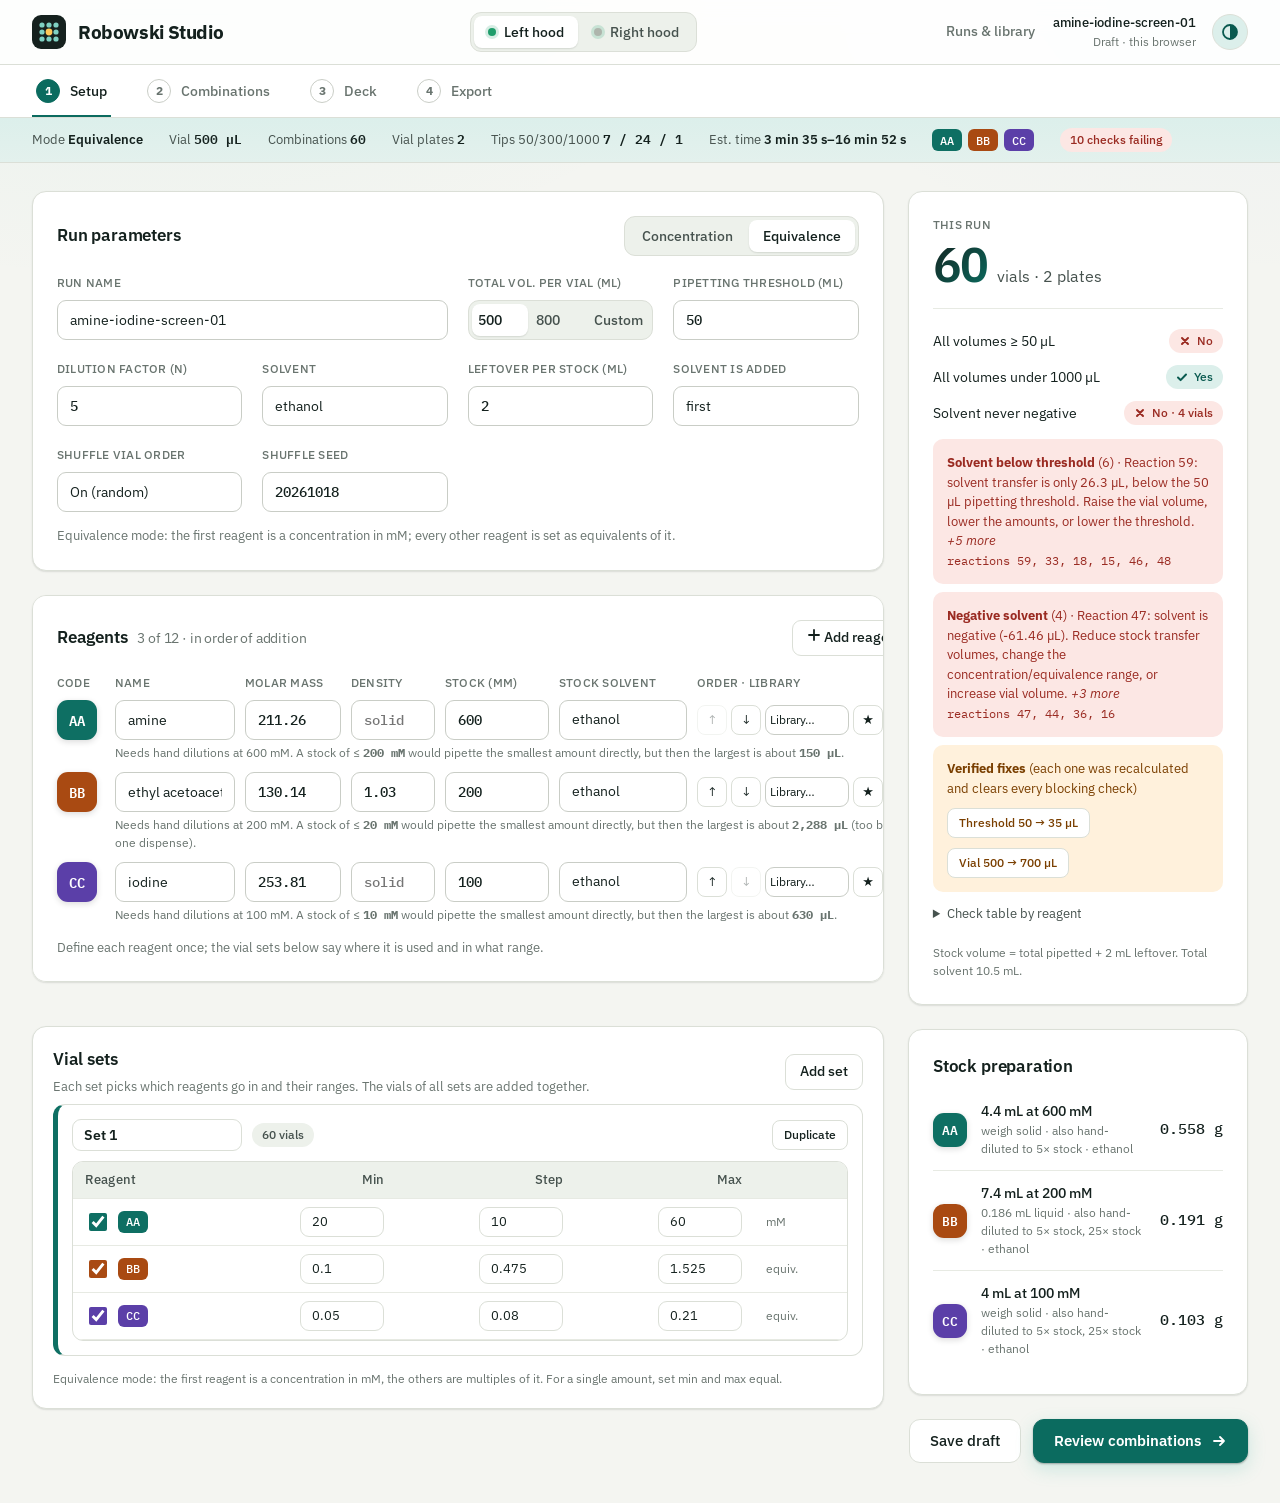
==== commit 0160c38e: "Added Robowski_Studio_v2.html" ====
--- a/index.html
+++ b/index.html
@@ -1,19 +1,9 @@
 <!doctype html>
-<html lang="en">
+<html>
 
 <head>
-  <meta charset="utf-8" />
-  <meta name="viewport" content="width=device-width,initial-scale=1,viewport-fit=cover" />
-  <title>Robowski Studio</title>
-  <meta name="claude:viewport-fit-sides" content="cover" />
-  <meta property="og:image" content="https://bolt.new/static/og_default.png" />
-  <meta name="twitter:card" content="summary_large_image" />
-  <meta name="twitter:image" content="https://bolt.new/static/og_default.png" />
-  <link rel="preconnect" href="https://fonts.googleapis.com" />
-  <link rel="preconnect" href="https://fonts.gstatic.com" crossorigin />
-  <link
-    href="https://fonts.googleapis.com/css2?family=IBM+Plex+Mono:wght@400;500;600&family=IBM+Plex+Sans:wght@400;500;600;700&display=swap"
-    rel="stylesheet" />
+  <meta charset=utf8>
+  <meta name=viewport content="width=device-width,initial-scale=1,viewport-fit=cover">
   <style>
     :root {
       color-scheme: light;
@@ -42,11 +32,2206 @@
       display: none !important
     }
   </style>
+  <meta property="og:image" content="https://bolt.new/static/og_default.png">
+    <meta name="twitter:card" content="summary_large_image">
+    <meta name="twitter:image" content="https://bolt.new/static/og_default.png">
 </head>
 
 <body>
-  <div id="root"></div>
-  <script type="module" src="/src/main.tsx"></script>
+  <title>Robowski Studio</title>
+  <meta name="claude:viewport-fit-sides" content="cover">
+  <link rel="preconnect" href="https://fonts.googleapis.com">
+  <link rel="preconnect" href="https://fonts.gstatic.com" crossorigin>
+  <link
+    href="https://fonts.googleapis.com/css2?family=IBM+Plex+Mono:wght@400;500;600&family=IBM+Plex+Sans:wght@400;500;600;700&display=swap"
+    rel="stylesheet">
+  <style>
+    :root {
+      --bg: #F4F5F1;
+      --panel: #FFFFFF;
+      --soft: #EDF1EB;
+      --line: #DBDFD7;
+      --line2: #E7EAE3;
+      --fg: #14211E;
+      --fg2: #46524E;
+      --mut: #69746F;
+      --acc: #0B6B5F;
+      --acc-fg: #fff;
+      --accbg: #DCEFEB;
+      --accfg: #0A5A50;
+      --warn: #7A3F00;
+      --warnbg: #FFF1DC;
+      --bad: #9A2B22;
+      --badbg: #FCE7E4;
+      --ok: #0A5A50;
+      --okbg: #DCEFEB;
+      --blue: #3A6FD6;
+      --fill: #FFE7A3;
+      --fillbd: #A87B14;
+      --empty: #fff;
+      --emptybd: #6B746F;
+      --off: #EEEFEC;
+      --offbd: #C9CDC6;
+      --shadow: 0 1px 2px rgba(20, 33, 30, .08), 0 1px 1px rgba(20, 33, 30, .04);
+      --shadow-md: 0 4px 14px rgba(20, 33, 30, .08), 0 1px 3px rgba(20, 33, 30, .06);
+      --shadow-lg: 0 18px 48px rgba(20, 33, 30, .12), 0 4px 12px rgba(20, 33, 30, .06);
+      --ring: 0 0 0 3px rgba(11, 107, 95, .22);
+      --ease: cubic-bezier(.4, 0, .2, 1);
+      --ease-out: cubic-bezier(.16, 1, .3, 1)
+    }
+
+    @media (prefers-color-scheme:dark) {
+      :root:not([data-theme="light"]) {
+        --bg: #0E1513;
+        --panel: #161F1D;
+        --soft: #1E2A27;
+        --line: #2C3B38;
+        --line2: #23302E;
+        --fg: #E8F0EC;
+        --fg2: #BAC7C2;
+        --mut: #90A19B;
+        --acc: #3FB8A5;
+        --acc-fg: #07211D;
+        --accbg: #173A35;
+        --accfg: #8FE0D2;
+        --warn: #F2C27A;
+        --warnbg: #3A2C14;
+        --bad: #FF9D92;
+        --badbg: #3F1D19;
+        --ok: #8FE0D2;
+        --okbg: #173A35;
+        --blue: #6C9BF0;
+        --fill: #5A4A1C;
+        --fillbd: #D9AE45;
+        --empty: #161F1D;
+        --emptybd: #90A19B;
+        --off: #1A2422;
+        --offbd: #33423F;
+        --shadow: none;
+        --shadow-md: 0 6px 22px rgba(0, 0, 0, .34);
+        --shadow-lg: 0 22px 56px rgba(0, 0, 0, .48);
+        --ring: 0 0 0 3px rgba(63, 184, 165, .32);
+        color-scheme: dark
+      }
+    }
+
+    :root[data-theme="dark"] {
+      --bg: #0E1513;
+      --panel: #161F1D;
+      --soft: #1E2A27;
+      --line: #2C3B38;
+      --line2: #23302E;
+      --fg: #E8F0EC;
+      --fg2: #BAC7C2;
+      --mut: #90A19B;
+      --acc: #3FB8A5;
+      --acc-fg: #07211D;
+      --accbg: #173A35;
+      --accfg: #8FE0D2;
+      --warn: #F2C27A;
+      --warnbg: #3A2C14;
+      --bad: #FF9D92;
+      --badbg: #3F1D19;
+      --ok: #8FE0D2;
+      --okbg: #173A35;
+      --blue: #6C9BF0;
+      --fill: #5A4A1C;
+      --fillbd: #D9AE45;
+      --empty: #161F1D;
+      --emptybd: #90A19B;
+      --off: #1A2422;
+      --offbd: #33423F;
+      --shadow: none;
+      --shadow-md: 0 6px 22px rgba(0, 0, 0, .34);
+      --shadow-lg: 0 22px 56px rgba(0, 0, 0, .48);
+      --ring: 0 0 0 3px rgba(63, 184, 165, .32);
+      color-scheme: dark
+    }
+
+    * {
+      box-sizing: border-box
+    }
+
+    body {
+      margin: 0;
+      background: var(--bg);
+      color: var(--fg);
+      font: 14px/1.5 'IBM Plex Sans', system-ui, sans-serif;
+      padding-left: max(0px, env(safe-area-inset-left, 0px));
+      padding-right: max(0px, env(safe-area-inset-right, 0px));
+      -webkit-font-smoothing: antialiased;
+      -moz-osx-font-smoothing: grayscale;
+      background-image:
+        radial-gradient(1200px 600px at 12% -8%, rgba(11, 107, 95, .06), transparent 60%),
+        radial-gradient(900px 500px at 100% 0%, rgba(58, 111, 214, .04), transparent 55%);
+      background-attachment: fixed
+    }
+
+    :root[data-theme="dark"] body,
+    :root:not([data-theme="light"]) body {
+      background-image:
+        radial-gradient(1100px 620px at 10% -10%, rgba(63, 184, 165, .08), transparent 60%),
+        radial-gradient(900px 500px at 100% 0%, rgba(108, 155, 240, .05), transparent 55%)
+    }
+
+    .mono {
+      font-family: 'IBM Plex Mono', ui-monospace, monospace;
+      font-feature-settings: "tnum" 1
+    }
+
+    button,
+    input,
+    select {
+      font: inherit;
+      color: inherit
+    }
+
+    button {
+      cursor: pointer
+    }
+
+    ::selection {
+      background: rgba(11, 107, 95, .22)
+    }
+
+    :root[data-theme="dark"] ::selection {
+      background: rgba(63, 184, 165, .3)
+    }
+
+    .top {
+      background: color-mix(in srgb, var(--panel) 88%, transparent);
+      backdrop-filter: saturate(150%) blur(14px);
+      -webkit-backdrop-filter: saturate(150%) blur(14px);
+      border-bottom: 1px solid var(--line);
+      position: sticky;
+      top: env(safe-area-inset-top, 0px);
+      z-index: 20
+    }
+
+    .iconbtn {
+      height: 34px;
+      min-width: 34px;
+      border-radius: 9px;
+      border: 1px solid var(--line);
+      background: var(--panel);
+      padding: 0 10px;
+      transition: background .18s var(--ease), border-color .18s var(--ease), transform .1s var(--ease)
+    }
+
+    .iconbtn:hover {
+      background: var(--soft);
+      border-color: var(--line2)
+    }
+
+    .wrap {
+      max-width: 1440px;
+      margin: 0 auto;
+      padding: 20px max(16px, env(safe-area-inset-left, 0px)) 48px max(16px, env(safe-area-inset-right, 0px))
+    }
+
+    .card {
+      background: var(--panel);
+      border: 1px solid var(--line);
+      border-radius: 14px;
+      padding: 20px;
+      min-width: 0;
+      box-shadow: var(--shadow);
+      transition: box-shadow .25s var(--ease), border-color .25s var(--ease)
+    }
+
+    .card h2 {
+      margin: 0 0 4px;
+      font-size: 17px;
+      font-weight: 600;
+      letter-spacing: -.01em
+    }
+
+    .sub {
+      color: var(--mut);
+      font-size: 13px;
+      margin: 0 0 14px;
+      line-height: 1.5
+    }
+
+    .grid {
+      display: grid;
+      gap: 20px;
+      grid-template-columns: minmax(0, 1fr)
+    }
+
+    @media(min-width:1000px) {
+      .grid.two {
+        grid-template-columns: minmax(0, 1.6fr) minmax(0, 1fr)
+      }
+
+      .grid.eq {
+        grid-template-columns: repeat(2, minmax(0, 1fr))
+      }
+    }
+
+    .lbl {
+      display: block;
+      font-size: 12px;
+      font-weight: 500;
+      color: var(--mut);
+      margin-bottom: 5px;
+      letter-spacing: .02em;
+      text-transform: uppercase
+    }
+
+    .fld {
+      display: flex;
+      flex-direction: column;
+      min-width: 0
+    }
+
+    input[type=text],
+    input[type=number],
+    select {
+      height: 38px;
+      border: 1px solid var(--line);
+      border-radius: 9px;
+      background: var(--panel);
+      padding: 0 11px;
+      width: 100%;
+      min-width: 0;
+      transition: border-color .18s var(--ease), box-shadow .18s var(--ease), background .18s var(--ease)
+    }
+
+    input:hover,
+    select:hover {
+      border-color: var(--offbd)
+    }
+
+    input:focus,
+    select:focus,
+    button:focus-visible {
+      outline: none;
+      box-shadow: var(--ring);
+      border-color: var(--acc)
+    }
+
+    select {
+      appearance: none;
+      -webkit-appearance: none;
+      background-image: url("data:image/svg+xml;utf8,<svg xmlns='http://www.w3.org/2000/svg' width='12' height='12' viewBox='0 0 12 12' fill='none' stroke='%2369746F' stroke-width='1.8' stroke-linecap='round' stroke-linejoin='round'><path d='M3 4.5l3 3 3-3'/></svg>");
+      background-repeat: no-repeat;
+      background-position: right 10px center;
+      padding-right: 28px
+    }
+
+    .row {
+      display: grid;
+      gap: 12px;
+      grid-template-columns: repeat(auto-fit, minmax(130px, 1fr))
+    }
+
+    .seg {
+      display: inline-flex;
+      background: var(--soft);
+      border: 1px solid var(--line);
+      border-radius: 11px;
+      padding: 3px;
+      gap: 2px;
+      flex-wrap: wrap
+    }
+
+    .seg button {
+      border: 0;
+      background: transparent;
+      height: 32px;
+      padding: 0 14px;
+      border-radius: 8px;
+      font-weight: 500;
+      color: var(--fg2);
+      display: inline-flex;
+      align-items: center;
+      gap: 8px;
+      transition: color .18s var(--ease), background .18s var(--ease), box-shadow .18s var(--ease)
+    }
+
+    .seg button:hover {
+      color: var(--fg)
+    }
+
+    .seg button.on {
+      background: var(--panel);
+      color: var(--fg);
+      box-shadow: var(--shadow)
+    }
+
+    .btn {
+      height: 36px;
+      padding: 0 14px;
+      border-radius: 9px;
+      border: 1px solid var(--line);
+      background: var(--panel);
+      font-weight: 500;
+      transition: background .18s var(--ease), border-color .18s var(--ease), transform .08s var(--ease), box-shadow .18s var(--ease)
+    }
+
+    .btn:hover:not(:disabled) {
+      background: var(--soft);
+      border-color: var(--offbd)
+    }
+
+    .btn:active:not(:disabled) {
+      transform: translateY(1px)
+    }
+
+    .btn.pri {
+      background: var(--acc);
+      border-color: var(--acc);
+      color: var(--acc-fg);
+      font-weight: 600;
+      box-shadow: 0 1px 2px rgba(11, 107, 95, .22), 0 4px 14px rgba(11, 107, 95, .18)
+    }
+
+    .btn.pri:hover:not(:disabled) {
+      background: color-mix(in srgb, var(--acc) 90%, #000);
+      border-color: color-mix(in srgb, var(--acc) 90%, #000)
+    }
+
+    :root[data-theme="dark"] .btn.pri,
+    :root:not([data-theme="light"]) .btn.pri {
+      box-shadow: 0 1px 2px rgba(0, 0, 0, .3), 0 6px 18px rgba(63, 184, 165, .22)
+    }
+
+    .btn.sm {
+      height: 30px;
+      padding: 0 11px;
+      font-size: 12px;
+      border-radius: 8px
+    }
+
+    .btn:disabled {
+      opacity: .42;
+      cursor: not-allowed
+    }
+
+    .chip {
+      display: inline-flex;
+      align-items: center;
+      gap: 6px;
+      height: 24px;
+      padding: 0 10px;
+      border-radius: 12px;
+      font-size: 12px;
+      font-weight: 500;
+      white-space: nowrap;
+      transition: transform .12s var(--ease)
+    }
+
+    .chip.ok {
+      background: var(--okbg);
+      color: var(--ok)
+    }
+
+    .chip.warn {
+      background: var(--warnbg);
+      color: var(--warn)
+    }
+
+    .chip.bad {
+      background: var(--badbg);
+      color: var(--bad)
+    }
+
+    .chip.mut {
+      background: var(--soft);
+      color: var(--fg2)
+    }
+
+    .rdot {
+      display: inline-flex;
+      align-items: center;
+      justify-content: center;
+      height: 22px;
+      min-width: 30px;
+      padding: 0 6px;
+      border-radius: 6px;
+      color: #fff;
+      font: 500 12px 'IBM Plex Mono', monospace;
+      letter-spacing: .02em
+    }
+
+    .rcard {
+      border: 1px solid var(--line);
+      border-left-width: 5px;
+      border-radius: 12px;
+      padding: 14px;
+      margin-bottom: 14px;
+      background: var(--panel);
+      transition: box-shadow .22s var(--ease), border-color .22s var(--ease)
+    }
+
+    .rcard:hover {
+      box-shadow: var(--shadow)
+    }
+
+    .rhead {
+      display: flex;
+      align-items: center;
+      gap: 10px;
+      margin-bottom: 10px;
+      flex-wrap: wrap
+    }
+
+    .dots {
+      display: flex;
+      flex-wrap: wrap;
+      gap: 3px;
+      margin-top: 8px
+    }
+
+    .dots i {
+      width: 9px;
+      height: 9px;
+      border-radius: 50%;
+      display: block
+    }
+
+    .issue {
+      display: flex;
+      gap: 10px;
+      align-items: flex-start;
+      padding: 12px 14px;
+      border-radius: 10px;
+      margin-bottom: 8px;
+      font-size: 13px;
+      flex-wrap: wrap;
+      line-height: 1.5
+    }
+
+    .issue.bad {
+      background: var(--badbg);
+      color: var(--bad)
+    }
+
+    .issue.warn {
+      background: var(--warnbg);
+      color: var(--warn)
+    }
+
+    .issue.ok {
+      background: var(--okbg);
+      color: var(--ok)
+    }
+
+    .issue>span {
+      flex: 1 1 220px;
+      min-width: 0
+    }
+
+    .tbl {
+      overflow-x: auto;
+      border: 1px solid var(--line);
+      border-radius: 11px
+    }
+
+    table {
+      border-collapse: collapse;
+      width: 100%;
+      font-size: 13px
+    }
+
+    th,
+    td {
+      padding: 8px 12px;
+      text-align: right;
+      white-space: nowrap;
+      border-bottom: 1px solid var(--line2)
+    }
+
+    th:first-child,
+    td:first-child {
+      text-align: left
+    }
+
+    th {
+      background: var(--soft);
+      font-weight: 500;
+      color: var(--fg2);
+      position: sticky;
+      top: 0;
+      letter-spacing: .01em
+    }
+
+    tr.hov {
+      transition: background .12s var(--ease)
+    }
+
+    tr.hov:hover td {
+      background: var(--soft)
+    }
+
+    tr.badrow td {
+      background: var(--badbg)
+    }
+
+    .tag {
+      font: 500 11px 'IBM Plex Mono', monospace;
+      padding: 1px 5px;
+      border-radius: 4px;
+      background: var(--soft);
+      margin-left: 6px;
+      color: var(--fg2)
+    }
+
+    .plates {
+      display: grid;
+      gap: 16px;
+      grid-template-columns: repeat(auto-fit, minmax(260px, 1fr))
+    }
+
+    .plate {
+      border: 2px solid var(--fg2);
+      border-radius: 16px;
+      padding: 14px 16px;
+      background: var(--panel);
+      transition: border-color .2s var(--ease), box-shadow .2s var(--ease)
+    }
+
+    .plate:hover {
+      box-shadow: var(--shadow)
+    }
+
+    .plate.off {
+      background: var(--off);
+      border-color: var(--offbd);
+      opacity: .95
+    }
+
+    .plate .pt {
+      font: 500 12px 'IBM Plex Mono', monospace;
+      margin-bottom: 10px;
+      color: var(--fg2);
+      letter-spacing: .02em
+    }
+
+    .wells8 {
+      display: grid;
+      grid-template-columns: repeat(4, 1fr);
+      gap: 10px
+    }
+
+    .well {
+      aspect-ratio: 1/1;
+      border-radius: 50%;
+      position: relative;
+      display: flex;
+      align-items: center;
+      justify-content: center;
+      font: 600 10px 'IBM Plex Mono', monospace;
+      overflow: hidden;
+      min-width: 0;
+      text-align: center;
+      transition: transform .12s var(--ease-out)
+    }
+
+    .well:hover {
+      transform: scale(1.06)
+    }
+
+    .well.e {
+      background: var(--empty);
+      border: 1.5px solid var(--emptybd)
+    }
+
+    .well .bar {
+      position: absolute;
+      left: 0;
+      right: 0;
+      bottom: 0;
+      background: var(--blue);
+      opacity: .35
+    }
+
+    .well span {
+      position: relative
+    }
+
+    .wells54 {
+      display: grid;
+      grid-template-columns: repeat(9, 1fr);
+      gap: 5px
+    }
+
+    .v54 {
+      aspect-ratio: 1/1;
+      border-radius: 50%;
+      border: 1.5px solid var(--emptybd);
+      background: var(--empty);
+      transition: transform .1s var(--ease-out), box-shadow .1s var(--ease)
+    }
+
+    .v54:hover {
+      transform: scale(1.18);
+      z-index: 2
+    }
+
+    .v54.u {
+      background: var(--accbg);
+      border-color: var(--acc)
+    }
+
+    .v54.x {
+      background: var(--off);
+      border: 1.5px dashed var(--offbd)
+    }
+
+    .v54.b {
+      background: var(--badbg);
+      border-color: var(--bad)
+    }
+
+    .hood {
+      background: var(--soft);
+      border: 1px dashed var(--offbd);
+      border-radius: 14px;
+      padding: 16px;
+      margin-bottom: 16px
+    }
+
+    .list>div {
+      display: flex;
+      gap: 12px;
+      align-items: center;
+      padding: 11px 0;
+      border-top: 1px solid var(--line2);
+      flex-wrap: wrap
+    }
+
+    .list>div:first-child {
+      border-top: 0
+    }
+
+    .tip {
+      position: fixed;
+      z-index: 50;
+      background: var(--fg);
+      color: var(--bg);
+      padding: 10px 12px;
+      border-radius: 9px;
+      font-size: 12px;
+      max-width: 290px;
+      pointer-events: none;
+      box-shadow: var(--shadow-lg);
+      display: none;
+      line-height: 1.5;
+      border: 1px solid rgba(255, 255, 255, .06)
+    }
+
+    .toast {
+      position: fixed;
+      left: 50%;
+      bottom: calc(20px + env(safe-area-inset-bottom, 0px));
+      transform: translateX(-50%);
+      background: var(--fg);
+      color: var(--bg);
+      padding: 11px 18px;
+      border-radius: 11px;
+      font-size: 13px;
+      z-index: 60;
+      max-width: 92vw;
+      box-shadow: var(--shadow-lg);
+      animation: toastIn .25s var(--ease-out)
+    }
+
+    @keyframes toastIn {
+      from {
+        opacity: 0;
+        transform: translate(-50%, 12px)
+      }
+
+      to {
+        opacity: 1;
+        transform: translate(-50%, 0)
+      }
+    }
+
+    .modal-overlay {
+      position: fixed;
+      inset: 0;
+      background: rgba(10, 16, 15, .5);
+      backdrop-filter: blur(4px);
+      -webkit-backdrop-filter: blur(4px);
+      z-index: 70;
+      display: flex;
+      align-items: center;
+      justify-content: center;
+      padding: 24px;
+      animation: fadeIn .2s var(--ease)
+    }
+
+    :root[data-theme="dark"] .modal-overlay,
+    :root:not([data-theme="light"]) .modal-overlay {
+      background: rgba(0, 0, 0, .6)
+    }
+
+    @keyframes fadeIn {
+      from {
+        opacity: 0
+      }
+
+      to {
+        opacity: 1
+      }
+    }
+
+    .modal {
+      background: var(--panel);
+      border: 1px solid var(--line);
+      border-radius: 16px;
+      box-shadow: var(--shadow-lg);
+      width: min(900px, 100%);
+      max-height: 86vh;
+      display: flex;
+      flex-direction: column;
+      overflow: hidden;
+      animation: modalIn .28s var(--ease-out)
+    }
+
+    @keyframes modalIn {
+      from {
+        opacity: 0;
+        transform: translateY(16px) scale(.98)
+      }
+
+      to {
+        opacity: 1;
+        transform: translateY(0) scale(1)
+      }
+    }
+
+    .modal-head {
+      display: flex;
+      align-items: center;
+      justify-content: space-between;
+      gap: 12px;
+      padding: 18px 22px;
+      border-bottom: 1px solid var(--line2);
+      flex-wrap: wrap
+    }
+
+    .modal-head .mt {
+      font-size: 16px;
+      font-weight: 600;
+      letter-spacing: -.01em;
+      display: flex;
+      align-items: center;
+      gap: 10px
+    }
+
+    .modal-head .mt b {
+      font-family: 'IBM Plex Mono', monospace;
+      font-weight: 500;
+      color: var(--fg2);
+      font-size: 14px
+    }
+
+    .modal-body {
+      padding: 20px 22px;
+      overflow: auto;
+      flex: 1;
+      min-height: 0
+    }
+
+    .modal-foot {
+      display: flex;
+      gap: 10px;
+      justify-content: flex-end;
+      padding: 14px 22px;
+      border-top: 1px solid var(--line2);
+      flex-wrap: wrap
+    }
+
+    .preview-csv {
+      font: 12px/1.6 'IBM Plex Mono', monospace;
+      white-space: pre;
+      overflow: auto;
+      background: var(--soft);
+      border: 1px solid var(--line);
+      border-radius: 10px;
+      padding: 14px;
+      color: var(--fg2);
+      max-height: 60vh
+    }
+
+    .preview-svg {
+      display: flex;
+      justify-content: center;
+      background: var(--soft);
+      border: 1px solid var(--line);
+      border-radius: 10px;
+      padding: 16px;
+      overflow: auto
+    }
+
+    .preview-svg svg {
+      max-width: 100%;
+      height: auto
+    }
+
+    .preview-meta {
+      display: flex;
+      gap: 10px 22px;
+      flex-wrap: wrap;
+      margin-bottom: 14px;
+      font-size: 13px;
+      color: var(--mut)
+    }
+
+    .preview-meta b {
+      color: var(--fg);
+      font-weight: 600
+    }
+
+    .sheettabs {
+      display: flex;
+      gap: 4px;
+      flex-wrap: wrap;
+      border-bottom: 1px solid var(--line);
+      margin-bottom: 14px
+    }
+
+    .sheettab {
+      border: 0;
+      background: none;
+      padding: 8px 14px;
+      font-size: 13px;
+      font-weight: 500;
+      color: var(--mut);
+      border-bottom: 2px solid transparent;
+      border-radius: 8px 8px 0 0;
+      transition: color .15s var(--ease), border-color .15s var(--ease), background .15s var(--ease)
+    }
+
+    .sheettab:hover {
+      color: var(--fg2);
+      background: var(--soft)
+    }
+
+    .sheettab.on,
+    .sheettab[aria-selected="true"] {
+      color: var(--fg);
+      border-bottom-color: var(--acc);
+      background: var(--soft)
+    }
+
+    .sheetpane[hidden] {
+      display: none
+    }
+
+    .runs {
+      display: grid;
+      gap: 20px;
+      grid-template-columns: repeat(auto-fill, minmax(280px, 1fr))
+    }
+
+    .thumb {
+      background: var(--bg);
+      border: 1px solid var(--line2);
+      border-radius: 11px;
+      padding: 14px;
+      display: flex;
+      gap: 16px;
+      align-items: center;
+      justify-content: space-between
+    }
+
+    .bars>div {
+      display: flex;
+      align-items: center;
+      gap: 10px;
+      margin: 7px 0;
+      font-size: 12px
+    }
+
+    .bars .b {
+      flex: 1;
+      height: 10px;
+      background: var(--soft);
+      border-radius: 5px;
+      display: flex;
+      overflow: hidden
+    }
+
+    .bars .b i {
+      display: block;
+      height: 100%;
+      transition: width .4s var(--ease-out)
+    }
+
+    .pager {
+      display: flex;
+      gap: 8px;
+      align-items: center;
+      margin-top: 12px;
+      flex-wrap: wrap
+    }
+
+    .chk {
+      display: flex;
+      gap: 10px;
+      align-items: center;
+      margin: 8px 0;
+      font-size: 13px
+    }
+
+    .chk input {
+      width: 18px;
+      height: 18px;
+      accent-color: var(--acc)
+    }
+
+    h3 {
+      margin: 18px 0 8px;
+      font-size: 14px;
+      font-weight: 600
+    }
+
+    .empty-note {
+      color: var(--mut);
+      padding: 16px 0
+    }
+
+    .hint {
+      font-size: 12px;
+      color: var(--mut);
+      margin-top: 6px;
+      line-height: 1.5
+    }
+
+
+    /* ---- mockup-fidelity layer ---- */
+    .topin {
+      max-width: none;
+      margin: 0;
+      min-height: 64px;
+      display: flex;
+      align-items: center;
+      justify-content: space-between;
+      gap: 12px 24px;
+      flex-wrap: wrap;
+      padding: 8px max(32px, env(safe-area-inset-right, 0px)) 8px max(32px, env(safe-area-inset-left, 0px))
+    }
+
+    .logo {
+      display: flex;
+      align-items: center;
+      gap: 12px;
+      font-weight: 700;
+      font-size: 19px;
+      letter-spacing: -.02em;
+      transition: opacity .18s var(--ease)
+    }
+
+    .logo:hover {
+      opacity: .8
+    }
+
+    .hdot {
+      width: 8px;
+      height: 8px;
+      border-radius: 4px;
+      display: inline-block;
+      box-shadow: 0 0 0 3px rgba(31, 157, 107, .18)
+    }
+
+    .topr {
+      display: flex;
+      align-items: center;
+      gap: 16px
+    }
+
+    .rname {
+      text-align: right;
+      font-size: 13px;
+      font-weight: 500;
+      max-width: 240px;
+      overflow: hidden;
+      text-overflow: ellipsis;
+      white-space: nowrap
+    }
+
+    .rname .hint {
+      font-weight: 400
+    }
+
+    .avatar {
+      font-size: 18px !important;
+      width: 36px;
+      height: 36px;
+      border-radius: 18px;
+      border: 1px solid var(--line);
+      background: var(--accbg);
+      color: var(--accfg);
+      font-weight: 600;
+      font-size: 15px;
+      padding: 0;
+      transition: background .18s var(--ease), transform .12s var(--ease)
+    }
+
+    .avatar:hover {
+      transform: scale(1.05)
+    }
+
+    .runsl {
+      border: 0;
+      background: none;
+      font-weight: 500;
+      color: var(--mut);
+      padding: 8px 2px;
+      border-bottom: 2px solid transparent;
+      transition: color .18s var(--ease), border-color .18s var(--ease)
+    }
+
+    .runsl:hover {
+      color: var(--fg2)
+    }
+
+    .runsl.on {
+      color: var(--fg);
+      border-bottom-color: var(--acc)
+    }
+
+    .stepsbar {
+      border-top: 1px solid var(--line);
+      background: color-mix(in srgb, var(--panel) 80%, transparent)
+    }
+
+    .steps {
+      display: flex;
+      gap: 32px;
+      flex-wrap: wrap;
+      padding: 0 max(32px, env(safe-area-inset-left, 0px));
+      overflow-x: auto
+    }
+
+    .step {
+      border: 0;
+      background: none;
+      display: flex;
+      align-items: center;
+      gap: 10px;
+      font-size: 14px;
+      font-weight: 500;
+      color: var(--mut);
+      padding: 14px 4px;
+      white-space: nowrap;
+      transition: color .18s var(--ease), box-shadow .18s var(--ease)
+    }
+
+    .step b {
+      width: 24px;
+      height: 24px;
+      border-radius: 12px;
+      border: 1.5px solid var(--offbd);
+      display: flex;
+      align-items: center;
+      justify-content: center;
+      font-size: 12px;
+      transition: background .18s var(--ease), border-color .18s var(--ease), color .18s var(--ease)
+    }
+
+    .step:hover {
+      color: var(--fg2)
+    }
+
+    .step.on {
+      color: var(--fg);
+      box-shadow: inset 0 -2px 0 var(--acc)
+    }
+
+    .step.on b {
+      background: var(--acc);
+      border-color: var(--acc);
+      color: var(--acc-fg)
+    }
+
+    .sband {
+      background: linear-gradient(180deg, var(--accbg), color-mix(in srgb, var(--accbg) 70%, var(--bg)));
+      border-bottom: 1px solid var(--line);
+      color: var(--fg2);
+      font-size: 13px
+    }
+
+    .sbin {
+      display: flex;
+      gap: 10px 26px;
+      flex-wrap: wrap;
+      align-items: center;
+      padding: 10px max(32px, env(safe-area-inset-left, 0px))
+    }
+
+    .sbin b {
+      color: var(--fg);
+      font-weight: 600
+    }
+
+    .wrap {
+      padding-top: 24px
+    }
+
+    .bodyw {
+      max-width: 1440px;
+      margin: 0 auto;
+      display: flex;
+      flex-wrap: wrap;
+      gap: 24px;
+      align-items: flex-start;
+      padding: 28px max(32px, env(safe-area-inset-left, 0px)) 40px
+    }
+
+    .lcol {
+      flex: 999 1 720px;
+      min-width: 0;
+      display: flex;
+      flex-direction: column;
+      gap: 24px
+    }
+
+    .rcol {
+      flex: 1 1 340px;
+      min-width: min(300px, 100%);
+      max-width: 440px;
+      display: flex;
+      flex-direction: column;
+      gap: 24px;
+      position: static
+    }
+
+    .card.pad {
+      padding: 24px
+    }
+
+    .chead {
+      display: flex;
+      justify-content: space-between;
+      align-items: center;
+      flex-wrap: wrap;
+      gap: 12px;
+      margin-bottom: 18px
+    }
+
+    .ct {
+      font-size: 17px;
+      font-weight: 600;
+      letter-spacing: -.01em
+    }
+
+    .cnt {
+      font-weight: 400;
+      color: var(--mut);
+      font-size: 14px;
+      margin-left: 6px
+    }
+
+    .pgrid {
+      display: grid;
+      grid-template-columns: repeat(auto-fit, minmax(170px, 1fr));
+      gap: 20px
+    }
+
+    .pgrid .lbl {
+      margin-bottom: 8px
+    }
+
+    .seg.full {
+      display: flex;
+      width: 100%
+    }
+
+    .seg.full button {
+      flex: 1;
+      padding: 0 6px
+    }
+
+    .note {
+      margin-top: 14px;
+      font-size: 13px;
+      color: var(--mut);
+      line-height: 1.5
+    }
+
+    input.f,
+    select.f {
+      height: 40px;
+      border: 1px solid var(--offbd);
+      border-radius: 9px;
+      background: var(--panel);
+      padding: 0 12px;
+      font-size: 14px;
+      width: 100%;
+      min-width: 0;
+      transition: border-color .18s var(--ease), box-shadow .18s var(--ease)
+    }
+
+    input.f:hover,
+    select.f:hover {
+      border-color: var(--mut)
+    }
+
+    input.f.mono {
+      font: 500 14px 'IBM Plex Mono', monospace
+    }
+
+    select.f.sm {
+      height: 30px;
+      font-size: 12px;
+      padding: 0 4px;
+      width: 84px;
+      background-position: right 4px center
+    }
+
+    .rw {
+      display: grid;
+      grid-template-columns: 48px minmax(120px, 1.6fr) 96px 84px 104px 128px 250px;
+      gap: 10px;
+      align-items: center
+    }
+
+    .rw.th {
+      font-size: 12px;
+      font-weight: 500;
+      color: var(--mut);
+      padding-bottom: 8px;
+      text-transform: uppercase;
+      letter-spacing: .02em
+    }
+
+    .rrow {
+      margin-bottom: 10px
+    }
+
+    .code {
+      width: 40px;
+      height: 40px;
+      border-radius: 11px;
+      background: var(--fg);
+      color: #fff;
+      display: flex;
+      align-items: center;
+      justify-content: center;
+      font: 600 14px 'IBM Plex Mono', monospace;
+      box-shadow: 0 2px 6px rgba(0, 0, 0, .14)
+    }
+
+    .code.sm {
+      width: 34px;
+      height: 34px;
+      font-size: 13px;
+      flex: none
+    }
+
+    .racts {
+      display: flex;
+      gap: 4px;
+      align-items: center
+    }
+
+    .ib {
+      width: 30px;
+      height: 30px;
+      border-radius: 8px;
+      border: 1px solid var(--line);
+      background: var(--panel);
+      padding: 0;
+      font-size: 13px;
+      flex: none;
+      transition: background .15s var(--ease), border-color .15s var(--ease), transform .08s var(--ease)
+    }
+
+    .ib:hover:not(:disabled) {
+      background: var(--soft);
+      border-color: var(--offbd)
+    }
+
+    .ib:active:not(:disabled) {
+      transform: translateY(1px)
+    }
+
+    .ib:disabled {
+      opacity: .35;
+      cursor: not-allowed
+    }
+
+    .ib.ph {
+      border: 0;
+      background: none
+    }
+
+    .rrow .hint {
+      margin: 4px 0 0 58px
+    }
+
+    .btn.lg {
+      height: 44px;
+      padding: 0 20px;
+      border-radius: 11px;
+      font-size: 15px;
+      display: inline-flex;
+      align-items: center;
+      gap: 10px
+    }
+
+    .btns {
+      display: flex;
+      gap: 12px;
+      justify-content: flex-end;
+      flex-wrap: wrap
+    }
+
+    .big {
+      display: flex;
+      align-items: baseline;
+      gap: 10px;
+      margin-top: 6px
+    }
+
+    .big b {
+      font-size: 48px;
+      font-weight: 600;
+      letter-spacing: -.04em;
+      line-height: 1;
+      background: linear-gradient(135deg, var(--fg), var(--acc));
+      -webkit-background-clip: text;
+      background-clip: text;
+      -webkit-text-fill-color: transparent
+    }
+
+    .big span {
+      font-size: 16px;
+      color: var(--fg2)
+    }
+
+    .hr {
+      height: 1px;
+      background: var(--line2);
+      margin: 20px 0
+    }
+
+    .crows {
+      display: flex;
+      flex-direction: column;
+      gap: 12px
+    }
+
+    .crow {
+      display: flex;
+      align-items: center;
+      justify-content: space-between;
+      gap: 12px
+    }
+
+    .chip {
+      gap: 6px
+    }
+
+    .det {
+      margin-top: 12px
+    }
+
+    .det summary {
+      cursor: pointer;
+      font-size: 13px;
+      color: var(--fg2);
+      margin-bottom: 8px;
+      transition: color .15s var(--ease)
+    }
+
+    .det summary:hover {
+      color: var(--fg)
+    }
+
+    .prow {
+      display: flex;
+      gap: 14px;
+      align-items: center;
+      padding: 12px 0;
+      border-bottom: 1px solid var(--line2)
+    }
+
+    .prow:last-child {
+      border-bottom: 0
+    }
+
+    .pv {
+      font-size: 15px;
+      font-weight: 500
+    }
+
+    .issue {
+      border-radius: 10px;
+      padding: 14px;
+      line-height: 1.5
+    }
+
+    .card h2 {
+      font-size: 17px
+    }
+
+    @media(max-width:700px) {
+      .topin {
+        padding-left: max(16px, env(safe-area-inset-left, 0px));
+        padding-right: max(16px, env(safe-area-inset-right, 0px))
+      }
+
+      .steps,
+      .sbin {
+        padding-left: max(16px, env(safe-area-inset-left, 0px));
+        padding-right: max(16px, env(safe-area-inset-right, 0px));
+        gap: 18px
+      }
+
+      .bodyw {
+        padding-left: max(16px, env(safe-area-inset-left, 0px));
+        padding-right: max(16px, env(safe-area-inset-right, 0px))
+      }
+
+      .rname {
+        display: none
+      }
+
+      .rcol {
+        position: static
+      }
+    }
+
+    .wrap {
+      padding-left: max(32px, env(safe-area-inset-left, 0px));
+      padding-right: max(32px, env(safe-area-inset-right, 0px));
+      padding-bottom: 48px
+    }
+
+    .avatar {
+      display: flex;
+      align-items: center;
+      justify-content: center
+    }
+
+    .empty-note {
+      padding: 24px !important
+    }
+
+    @media(max-width:700px) {
+      .wrap {
+        padding-left: max(16px, env(safe-area-inset-left, 0px));
+        padding-right: max(16px, env(safe-area-inset-right, 0px))
+      }
+    }
+  </style>
+  <div id="app"></div>
+  <script>/* Robowski Studio browser engine. No server, API, or network calls. */
+    (function (global) {
+      'use strict';
+      const PLATE_CAPACITY = 54, MAX_REACTION_SLOTS = 3, BOTTLE_CAPACITY_ML = 20, TIP_RACK_CAPACITY = 96;
+      const SUPPORTED_SOLVENTS = ['ethanol', 'water', 'DMF', 'Dioxane', 'DCE', 'MeCN', 'glycerin', 'serum', 'DMSO', 'CHCl3'];
+      // DMSO and CHCl3 are valid in the user's established Robowski setup even though they are absent from the older repository liquid-class table. Accept their standard 'empty' mode; do not invent additional mode settings.
+      const ROBOT_SOLVENTS = new Set(['ethanol', 'water', 'DMF', 'Dioxane', 'DCE', 'MeCN', 'glycerin', 'serum', 'DMSO', 'CHCl3']);
+      const ROBOT_LIQUID_MODES = { water: ['empty', 'part'], serum: ['empty', 'part'], ethanol: ['empty'], glycerin: ['empty'], DMF: ['empty'], Dioxane: ['empty'], DCE: ['empty'], MeCN: ['empty'], DMSO: ['empty'], CHCl3: ['empty'] };
+      const SOLVENT_DENSITIES = { ethanol: .789, water: .998, DMF: .944, Dioxane: 1.033, DCE: 1.253, MeCN: .786, glycerin: 1.261, serum: 1, DMSO: 1.102, CHCl3: 1.489 };
+      const SOLVENT_ALIASES = { EtOH: 'ethanol', Ethanol: 'ethanol', Water: 'water', Glycerin: 'glycerin', Serum: 'serum', chcl3: 'CHCl3', chloroform: 'CHCl3' };
+      const COLORS = ['#0E6F63', '#A94A12', '#5B3FA8', '#1F6AA5', '#8A2D5B', '#4A6B1F', '#B07D12', '#286C8B', '#A13B6B', '#6B6B6B', '#2F7D32', '#B3261E'];
+      const num = (v, d = 0) => { const n = Number(v); return Number.isFinite(n) ? n : d; };
+      const truthy = v => v === true || ['true', '1', 'yes', 'on'].includes(String(v).toLowerCase());
+      const canonicalSolvent = v => { const raw = String(v || 'water').trim(); return SOLVENT_ALIASES[raw] || SOLVENT_ALIASES[raw.toLowerCase()] || raw; };
+      const round = (n, d = 10) => { const f = 10 ** d; return Math.round((n + Number.EPSILON) * f) / f; };
+      function axisValues(minimum, step, maximum, label) { minimum = num(minimum); step = num(step); maximum = num(maximum); if (step <= 0) throw new Error(`${label}: step must be greater than zero.`); if (maximum < minimum) throw new Error(`${label}: maximum must be greater than or equal to minimum.`); const intervals = (maximum - minimum) / step, nearest = Math.round(intervals); if (Math.abs(intervals - nearest) > 1e-7) throw new Error(`${label}: maximum ${maximum} is not reached by minimum ${minimum} and step ${step}. Adjust the step or maximum so the range lands exactly on the maximum.`); const n = nearest + 1; if (n > 120000) throw new Error(`${label}: range has too many points.`); return Array.from({ length: n }, (_, i) => round(minimum + i * step, 10)); }
+      function mulberry32(a) { return function () { let t = a += 0x6D2B79F5; t = Math.imul(t ^ t >>> 15, t | 1); t ^= t + Math.imul(t ^ t >>> 7, t | 61); return ((t ^ t >>> 14) >>> 0) / 4294967296; }; }
+      function seededShuffle(arr, seed) { const a = mulberry32(seed >>> 0); for (let i = arr.length - 1; i > 0; i--) { const j = Math.floor(a() * (i + 1));[arr[i], arr[j]] = [arr[j], arr[i]]; } return arr; }
+      function targetCombinations(data) {
+        const reagents = data.reagents || []; if (reagents.length < 2 || reagents.length > 12) throw new Error('Use between 2 and 12 reagents.'); if (Array.isArray(data.customRows)) { if (!data.customRows.length) throw new Error('Add at least one vial.'); let ix = data.customRows.map((values, i) => ({ globalIndex: i, values })); const sd = Math.floor(num(data.randomSeed, 20261018)); if (truthy(data.randomize ?? true)) ix = seededShuffle(ix, sd); return { indexed: ix, axes: [], seed: sd }; } const mode = data.mode || 'concentration'; if (!['concentration', 'equivalence'].includes(mode)) throw new Error('Choose Concentration or Equivalence mode.'); const axes = reagents.map((r, i) => axisValues(r.min ?? 0, r.step ?? 1, r.max ?? 0, (r.code || r.name || `R${i + 1}`).trim())); const total = axes.reduce((a, x) => a * x.length, 1), max = Math.floor(num(data.maxCombinations, 120000)); if (total > max) throw new Error(`This run would contain ${total.toLocaleString()} combinations, over the configured ${max.toLocaleString()} limit. Narrow a range or raise the limit deliberately.`);
+        let combos = [[]]; for (const axis of axes) { const next = []; for (const prefix of combos) for (const v of axis) next.push([...prefix, v]); combos = next; } let indexed = combos.map((values, i) => ({ globalIndex: i, values })); const seed = Math.floor(num(data.randomSeed, 20261018)); if (truthy(data.randomize ?? true)) indexed = seededShuffle(indexed, seed); return { indexed, axes, seed };
+      }
+      function defaultPlates(hood) { return hood === 'left' ? { solventPlate: 4, solventKind: 'jar', solventPos: 0, stockPlates: [3, 5, 6] } : { solventPlate: 3, solventKind: 'bottle', solventPos: 0, stockPlates: [4, 5] }; }
+      function assignDeckPositions(hood, stocks, cfg) {
+        const c = { ...defaultPlates(hood), ...(cfg || {}) }, rows = Object.values(stocks), base = rows.filter(s => s.dilution_level === 0), diluted = rows.filter(s => s.dilution_level > 0), all = [...base, ...diluted]; const slots = []; for (const p of c.stockPlates) for (let k = 0; k < 8; k++) { if (c.solventKind === 'bottle' && p === c.solventPlate && k === c.solventPos) continue; slots.push([p, k]); }
+        all.forEach((s, i) => { const sl = slots[Math.min(i, slots.length - 1)] || [c.stockPlates[0], 0]; s.breadboard_plate_id = sl[0]; s.container_id = sl[1]; s.deck_overflow = i >= slots.length; }); const cap = slots.length, fit = all.length <= cap; return { hood, plates: c.stockPlates, stock_plate: c.stockPlates[0], dilution_plate: c.stockPlates[1] != null ? c.stockPlates[1] : c.stockPlates[0], solvent_plate: c.solventPlate, solvent_kind: c.solventKind, solvent_container: c.solventPos, stock_capacity: cap, dilution_capacity: cap, positions_fit: fit, positions_message: fit ? '' : `The chosen plates have ${cap} free bottle positions; this run needs ${all.length} stock positions (${base.length} direct + ${diluted.length} hand-diluted).`, solvent_location: `plate${c.solventPlate}, position ${c.solventPos}` };
+      }
+      function surfaceHeight(kind, uL) { const g = kind === 'jar' ? { bottom: 2120, area: 2123.7 } : { bottom: 2175, area: 510.7 }; return Math.round(g.bottom - (uL / g.area) * 10); }
+      function tipSize(v) { if (v < .5) return null; if (v <= 50) return 50; if (v <= 300) return 300; if (v < 2000) return 1000; return null; }
+      function calculateTipCounts(rows, stocks, stockCheck = true, newTipEach = false) { const counts = { 50: 0, 300: 0, 1000: 0 }, perPlate = [], stockKeys = Object.keys(stocks), plateCount = Math.ceil(rows.length / PLATE_CAPACITY); for (let p = 0; p < plateCount; p++) { const plateRows = rows.slice(p * PLATE_CAPACITY, (p + 1) * PLATE_CAPACITY), detail = { 50: 0, 300: 0, 1000: 0 }; for (const key of [...stockKeys, 'solvent']) { const col = key === 'solvent' ? 'vol#solvent' : `vol#${key}`, volumes = plateRows.map(r => num(r[col])).filter(v => v >= .5); if (!volumes.length) continue; if (newTipEach) { for (const v of volumes) { const s = tipSize(v); if (s) detail[s]++; } } else { for (const s of [...new Set(volumes.map(tipSize).filter(Boolean))].sort((a, b) => a - b)) detail[s]++; } } perPlate.push({ plate: p, counts: detail, transfers: plateRows.reduce((n, row) => n + stockKeys.reduce((m, key) => m + (num(row[`vol#${key}`]) >= .5 ? 1 : 0), 0) + (num(row['vol#solvent']) >= .5 ? 1 : 0), 0) }); for (const size of [50, 300, 1000]) counts[size] += detail[size]; } if (stockCheck) counts[300] += stockKeys.length + 1; return { 50: counts[50], 300: counts[300], 1000: counts[1000], rackCapacity: TIP_RACK_CAPACITY, racks: { 50: Math.ceil(counts[50] / TIP_RACK_CAPACITY), 300: Math.ceil(counts[300] / TIP_RACK_CAPACITY), 1000: Math.ceil(counts[1000] / TIP_RACK_CAPACITY) }, perPlate, stockCheck, newTipEach, stockCheckTips: stockCheck ? stockKeys.length + 1 : 0 }; }
+      function formatDuration(seconds) { seconds = Math.max(0, Math.round(seconds)); const mins = Math.floor(seconds / 60), sec = seconds % 60, hours = Math.floor(mins / 60), mm = mins % 60; return hours ? `${hours} h ${String(mm).padStart(2, '0')} min` : mins ? `${mins} min ${String(sec).padStart(2, '0')} s` : `${sec} s`; }
+      function estimateRuntime(rows, tipCounts, stockCheck = true, newTipEach = false) { let events = 0; for (const row of rows) { for (const [k, v] of Object.entries(row)) { if (k.startsWith('vol#') && num(v) >= .5) events++; } } const plates = Math.ceil(rows.length / PLATE_CAPACITY), tipGroups = Math.max(0, tipCounts['50'] + tipCounts['300'] + tipCounts['1000'] - (stockCheck ? tipCounts.stockCheckTips : 0)), stockBottles = stockCheck ? tipCounts.stockCheckTips : 0;/* main.py runs with prewet_tip=False. planner.py adds 0.1 s after a transfer; pipetter.py's beep() is 0.6 s. main.py adds 0.5 s after each tip change. Plate-end sounds/waits add about 10 s per plate plus 5 s at final completion. Movement, serial responses and liquid checks vary by hardware. */const low = events * .7 + tipGroups * .5 + plates * 10 + 5 + stockBottles * 1.5; const high = events * 3.5 + tipGroups * 3 + plates * 15 + stockBottles * 10; return { lowSeconds: Math.round(low), highSeconds: Math.round(high), label: `${formatDuration(low)}–${formatDuration(high)}`, events, tipGroups, plates, stockBottles, calibrationNote: 'Lower bound includes the repository’s explicit 0.1 s post-transfer wait, 0.6 s beep, 0.5 s tip-change wait, plate-end waits and a minimum allowance for stock checks. The upper bound allows for variable gantry motion, serial responses and liquid-surface checks; calibrate against completed runs.' }; }
+      function buildRun(data) {
+        const reagents = (data.reagents || []).map(r => ({ ...r })); if (reagents.length < 2 || reagents.length > 12) throw new Error('Use between 2 and 12 reagents.'); const mode = data.mode || 'concentration', vial = num(data.vialVolume, 500), threshold = num(data.threshold ?? data.directLimit, 50), factor = num(data.dilutionFactor, 5), leftover = num(data.leftoverMl, 2); if (vial <= 0 || threshold < 0 || factor < 2 || leftover < 0) throw new Error('Vial volume must be positive, threshold non-negative, dilution factor at least 2, and leftover non-negative.'); const hood = data.hood || 'left', reactionSolvent = canonicalSolvent(data.reactionSolvent || data.solvent || 'water'); if (!SUPPORTED_SOLVENTS.includes(reactionSolvent)) throw new Error(`Unsupported reaction solvent: ${reactionSolvent}.`); const { indexed, seed } = targetCombinations({ ...data, reagents }); const rows = [], stocks = {}, issues = [], transferCountByReagent = {}, reagentByCode = {}; let activeTransfers = 0; if (!ROBOT_SOLVENTS.has(reactionSolvent)) issues.push({ severity: 'block', type: 'unsupported-solvent', code: 'solvent', message: `Reaction solvent ${reactionSolvent} has no confirmed matching liquid-class entry in the current robot repository.` });
+        for (let i = 0; i < reagents.length; i++) { const r = reagents[i], code = String(r.code || r.name || `R${i + 1}`).trim(); if (!code) throw new Error(`Reagent ${i + 1} needs a code.`); if (!/^[A-Za-z0-9_-]{1,24}$/.test(code)) throw new Error(`Reagent code '${code}' can only contain letters, numbers, underscores and hyphens.`); if (/_N2?$/i.test(code)) throw new Error(`Reagent code '${code}' ends in _N or _N2, which is reserved for generated dilution stock names.`); if (code.toLowerCase() === 'solvent') throw new Error("A reagent code cannot be 'solvent'; that name is reserved for the reaction diluent."); if (Object.keys(reagentByCode).some(existing => existing.toLowerCase() === code.toLowerCase())) throw new Error(`Reagent codes must be unique (case-insensitive): ${code}.`); const stock = num(r.stock, 100); if (stock <= 0) throw new Error(`Stock concentration for ${code} must be greater than zero.`); const stockSolvent = canonicalSolvent(r.solvent || reactionSolvent); if (!SUPPORTED_SOLVENTS.includes(stockSolvent)) throw new Error(`${code}: unsupported stock solvent ${stockSolvent}.`); r.code = code; r.color = r.color || COLORS[i % COLORS.length]; r.stock = stock; r.solvent = stockSolvent; if (!ROBOT_SOLVENTS.has(stockSolvent)) issues.push({ severity: 'block', type: 'unsupported-solvent', code, message: `${code}: ${stockSolvent} is present in an imported legacy generator but is not in the confirmed robot liquid-class list. Choose a supported solvent before robot export.` }); if (!(ROBOT_LIQUID_MODES[stockSolvent] || []).includes(r.pipettingMode || 'empty')) issues.push({ severity: 'block', type: 'unsupported-pipetting-mode', code, message: `${code}: pipetting mode '${r.pipettingMode || 'empty'}' is not supported for ${stockSolvent} by the current repository liquid-class table.` }); r.molarMass = num(r.molarMass, 0); r.density = num(r.density, 0); r.liquidDensity = num(r.liquidDensity, SOLVENT_DENSITIES[stockSolvent] || 1); r.prepareVolumeMl = Math.max(0, num(r.prepareVolumeMl, 5)); reagentByCode[code] = r; transferCountByReagent[code] = 0; }
+        for (let idx = 0; idx < indexed.length; idx++) {
+          const { globalIndex, values } = indexed[idx], comboIndex = globalIndex, recipe = [], row = { local_index: idx % PLATE_CAPACITY, global_index: globalIndex, combo_index: comboIndex }; for (let i = 0; i < reagents.length; i++) { const r = reagents[i], code = r.code, rawTarget = values[i], equivalence = mode === 'equivalence' && i > 0 ? rawTarget : null, target = mode === 'equivalence' && i > 0 ? values[0] * rawTarget : rawTarget, baseVol = target * vial / r.stock; let dilution = 0, transfer = baseVol; if (baseVol > 0 && baseVol < threshold) { dilution = 1; transfer = baseVol * factor; if (transfer < threshold) { dilution = 2; transfer = baseVol * factor * factor; } } const key = dilution === 0 ? code : dilution === 1 ? `${code}_N` : `${code}_N2`, stockConc = r.stock / (factor ** dilution), rec = { code, name: r.name || code, color: r.color || COLORS[i % COLORS.length], target_concentration: round(target), value: round(rawTarget), equivalence, base_volume: baseVol, transfer_volume: target > 0 ? transfer : 0, stock_key: target > 0 ? key : null, dilution_level: target > 0 ? dilution : 0, stock_concentration: target > 0 ? stockConc : r.stock, solvent: r.solvent, molarMass: r.molarMass, chemicalDensity: r.density, liquidDensity: r.liquidDensity }; recipe.push(rec); if (target > 0) { if (!stocks[key]) stocks[key] = { substance: key, source_reagent: code, source_name: r.name || code, solvent: r.solvent, density: r.liquidDensity, chemicalDensity: r.density > 0 ? r.density : null, molarMass: r.molarMass, base_stock_concentration: r.stock, concentration_mM: stockConc, dilution_level: dilution, dilution_label: dilution === 0 ? 'Direct' : `${factor ** dilution}×`, pipetting_mode: r.pipettingMode || 'empty', consumption_uL: 0, reagent_color: rec.color, leftover_mL: leftover }; const s = stocks[key]; s.consumption_uL += rec.transfer_volume; row[`vol#${key}`] = round(rec.transfer_volume, 6); if (rec.transfer_volume >= .5) { activeTransfers++; transferCountByReagent[code]++; } if (rec.transfer_volume > 0 && rec.transfer_volume < .5) issues.push({ severity: 'block', type: 'subminimum', code, row: idx, globalIndex, message: `Reaction ${globalIndex + 1}: ${key} transfer is ${rec.transfer_volume.toFixed(3)} µL, below the robot's 0.5 µL hard minimum. The robot skips transfers below 0.5 µL.` }); if (rec.transfer_volume > 1000) issues.push({ severity: rec.transfer_volume >= 2000 ? 'block' : 'warning', type: 'large-transfer', code, row: idx, globalIndex, message: `Reaction ${globalIndex + 1}: ${key} transfer is ${rec.transfer_volume.toFixed(1)} µL. The legacy generator checks below 1000 µL; the robot supports 1000 µL tips only below 2000 µL.` }); if (dilution === 2 && transfer < threshold) issues.push({ severity: 'warning', type: 'n3-needed', code, row: idx, globalIndex, message: `Reaction ${globalIndex + 1}: ${key} is still only ${transfer.toFixed(3)} µL after a ${factor ** 2}× dilution. An N³ dilution (or a separate low-concentration run) may be needed.` }); } else row[`vol#${code}`] = 0; }
+          const solventVolume = vial - recipe.reduce((sum, rec) => sum + rec.transfer_volume, 0); row['vol#solvent'] = round(solventVolume, 6); if (solventVolume < -1e-8) issues.push({ severity: 'block', type: 'negative-solvent', row: idx, globalIndex, codes: recipe.filter(rec => rec.transfer_volume > 0).map(rec => rec.code), message: `Reaction ${globalIndex + 1}: solvent is negative (${solventVolume.toFixed(2)} µL). Reduce stock transfer volumes, change the concentration/equivalence range, or increase vial volume.` }); if (solventVolume > 0 && solventVolume < .5) issues.push({ severity: 'block', type: 'subminimum', code: 'solvent', row: idx, globalIndex, message: `Reaction ${globalIndex + 1}: solvent transfer is ${solventVolume.toFixed(3)} µL, below the robot's 0.5 µL hard minimum.` }); if (solventVolume >= .5 && solventVolume < threshold) issues.push({ severity: 'block', type: 'low-solvent', code: 'solvent', row: idx, globalIndex, message: `Reaction ${globalIndex + 1}: solvent transfer is only ${solventVolume.toFixed(1)} µL, below the ${threshold} µL pipetting threshold. Raise the vial volume, lower the amounts, or lower the threshold.` }); row.recipe = recipe; row.plate_number = Math.floor(idx / PLATE_CAPACITY); row.container_id = idx % PLATE_CAPACITY; rows.push(row);
+        }
+        const reagentOrder = Object.fromEntries(reagents.map((r, i) => [r.code, i])); const sortedEntries = Object.entries(stocks).sort((a, b) => (reagentOrder[a[1].source_reagent] ?? 99) - (reagentOrder[b[1].source_reagent] ?? 99) || a[1].dilution_level - b[1].dilution_level); for (const k of Object.keys(stocks)) delete stocks[k]; for (const [k, s] of sortedEntries) stocks[k] = s;
+        for (const [key, s] of Object.entries(stocks)) { s.consumption_uL = round(s.consumption_uL, 6); s.direct_consumption_ml = s.consumption_uL / 1000; s.additional_dilution_source_ml = 0; s.required_mL = s.direct_consumption_ml; s.recommended_volume_ml = round(s.required_mL + leftover, 6); s.recommended_volume_uL = round(s.recommended_volume_ml * 1000, 3); }
+        const masterDilutionNeeds = Object.fromEntries(reagents.map(r => [r.code, 0])); for (const [key, s] of Object.entries(stocks)) { if (s.dilution_level > 0) { const source = s.recommended_volume_ml / (factor ** s.dilution_level); s.base_stock_source_ml = round(source, 6); masterDilutionNeeds[s.source_reagent] += source; } else s.base_stock_source_ml = 0; }
+        const sourceOnlyStocks = []; for (const r of reagents) { const direct = stocks[r.code], extra = masterDilutionNeeds[r.code] || 0; if (direct) { direct.additional_dilution_source_ml = round(extra, 6); direct.required_mL = round(direct.direct_consumption_ml + extra, 6); direct.recommended_volume_ml = round(direct.required_mL + leftover, 6); direct.recommended_volume_uL = round(direct.recommended_volume_ml * 1000, 3); } else if (extra > 0) { const recommended = round(extra + leftover, 6), prep = num(r.prepareVolumeMl, 0) || recommended, mass = r.molarMass > 0 ? prep * r.stock * r.molarMass / 1e6 : null, chemicalVolume = mass != null && num(r.density) > 0 ? mass / r.density : null; sourceOnlyStocks.push({ substance: r.code, source_reagent: r.code, source_name: r.name || r.code, solvent: r.solvent, density: r.liquidDensity, molarMass: r.molarMass, chemicalDensity: r.density, base_stock_concentration: r.stock, concentration_mM: r.stock, dilution_level: 0, dilution_label: 'Source stock for hand dilutions', consumption_uL: 0, direct_consumption_ml: 0, additional_dilution_source_ml: round(extra, 6), required_mL: round(extra, 6), recommended_volume_ml: recommended, recommended_volume_uL: round(recommended * 1000, 3), leftover_mL: leftover, prep_volume_ml: prep, mass_g: mass, chemical_volume_ml: chemicalVolume, base_stock_volume_ml: null, diluent_volume_ml: null, source_only: true, reagent_color: r.color }); } }
+        for (const [key, s] of Object.entries(stocks)) { const r = reagentByCode[s.source_reagent], explicit = s.dilution_level === 0 ? num(r.prepareVolumeMl, 0) : 0; s.prep_volume_ml = explicit || s.recommended_volume_ml; if (s.dilution_level === 0) { s.mass_g = s.molarMass > 0 ? s.prep_volume_ml * s.base_stock_concentration * s.molarMass / 1e6 : null; s.chemical_volume_ml = s.mass_g != null && num(s.chemicalDensity) > 0 ? s.mass_g / s.chemicalDensity : null; s.base_stock_volume_ml = null; s.diluent_volume_ml = null; } else { const divisor = factor ** s.dilution_level; s.mass_g = null; s.chemical_volume_ml = null; s.base_stock_volume_ml = round(s.prep_volume_ml / divisor, 6); s.diluent_volume_ml = round(s.prep_volume_ml - s.base_stock_volume_ml, 6); } if (s.prep_volume_ml + 1e-9 < s.recommended_volume_ml && s.dilution_level === 0) issues.push({ severity: 'warning', type: 'underprepared-stock', code: key, message: `${key}: selected preparation volume ${s.prep_volume_ml.toFixed(2)} mL is below the ${s.recommended_volume_ml.toFixed(2)} mL recommendation.` }); if (s.recommended_volume_ml > BOTTLE_CAPACITY_ML) issues.push({ severity: 'warning', type: 'oversize-stock', code: key, message: `${key}: recommended amount is ${s.recommended_volume_ml.toFixed(2)} mL including leftover, above a 20 mL bottle's nominal capacity.` }); }
+        const solventConsumptionMl = rows.reduce((sum, row) => sum + Math.max(0, num(row['vol#solvent'])), 0) / 1000, solventRecommendedMl = round(solventConsumptionMl + leftover, 6), deck = assignDeckPositions(hood, stocks, data.deckPlates); if (!deck.positions_fit) issues.push({ severity: 'block', type: 'deck-capacity', message: deck.positions_message }); const stockCheck = truthy(data.stockVolumeCheck ?? true), newTip = truthy(data.newTipEveryTransfer ?? data.newTip ?? false), tipCounts = calculateTipCounts(rows, stocks, stockCheck, newTip), runtime = estimateRuntime(rows, tipCounts, stockCheck, newTip);
+        if (Math.ceil(rows.length / PLATE_CAPACITY) > MAX_REACTION_SLOTS) issues.push({ severity: 'warning', type: 'requires-reload', message: `This run needs ${Math.ceil(rows.length / PLATE_CAPACITY)} reaction plates, but only ${MAX_REACTION_SLOTS} reaction-plate slots are available at once. Plan separate loading batches.` }); const seen = new Set(), unique = []; for (const issue of issues) { const sig = [issue.type, issue.code, issue.globalIndex, issue.message].join('|'); if (!seen.has(sig)) { seen.add(sig); unique.push(issue); } } const blockingIssues = unique.filter(x => x.severity === 'block').length, warningCount = unique.filter(x => x.severity === 'warning').length, worstAddition = rows.reduce((max, row) => Math.max(max, Object.entries(row).filter(([k]) => k.startsWith('vol#') && k !== 'vol#solvent').reduce((sum, [, v]) => sum + num(v), 0)), 0), stockMultiplier = vial > 0 ? Math.max(1.1, worstAddition / vial * 1.15) : 1.25;
+        return { runName: data.runName || 'Untitled HTE run', solventAfter: Math.max(0, Math.min(reagents.length, Math.floor(num(data.solventAfter, 0)))), mode, hood, reactionSolvent, vialVolume: vial, threshold, dilutionFactor: factor, leftoverMl: leftover, randomize: truthy(data.randomize ?? true), randomSeed: seed, rows, stocks, issues: unique, blockingIssues, warningCount, autoFix: { stockMultiplier: round(stockMultiplier, 2), reason: 'First-pass suggestion based on the largest total stock addition. Recalculate after applying; dilution thresholds can change the result.' }, reactions: rows.length, plates: Math.ceil(rows.length / PLATE_CAPACITY), slotsUsedThisLoad: Math.min(Math.ceil(rows.length / PLATE_CAPACITY), MAX_REACTION_SLOTS), requiresReload: Math.ceil(rows.length / PLATE_CAPACITY) > MAX_REACTION_SLOTS, activeTransfers, tipCounts, runtime, deck, reagents, sourceOnlyStocks, totalStockConsumptionMl: round(Object.values(stocks).reduce((sum, s) => sum + s.direct_consumption_ml, 0), 3), solventConsumptionMl: round(solventConsumptionMl, 3), solventRecommendedMl: round(solventRecommendedMl, 3), maxPlates: Math.floor(num(data.maxPlates, 3)) };
+      }
+
+      // Minimal ZIP writer (store/no compression) used to create Office Open XML workbooks entirely in the browser.
+      const crcTable = (() => { const t = new Uint32Array(256); for (let n = 0; n < 256; n++) { let c = n; for (let k = 0; k < 8; k++)c = (c & 1) ? 0xEDB88320 ^ (c >>> 1) : c >>> 1; t[n] = c >>> 0; } return t; })();
+      function crc32(bytes) { let c = 0xffffffff; for (const b of bytes) c = crcTable[(c ^ b) & 255] ^ (c >>> 8); return (c ^ 0xffffffff) >>> 0; }
+      const utf8 = s => new TextEncoder().encode(s);
+      function concatBytes(chunks) { const len = chunks.reduce((n, c) => n + c.length, 0), out = new Uint8Array(len); let p = 0; for (const c of chunks) { out.set(c, p); p += c.length; } return out; }
+      function zipStore(files) { const local = [], central = []; let offset = 0; for (const [name, content0] of Object.entries(files)) { const nameB = utf8(name), content = typeof content0 === 'string' ? utf8(content0) : content0, crc = crc32(content), lh = new Uint8Array(30 + nameB.length), lv = new DataView(lh.buffer); lv.setUint32(0, 0x04034b50, true); lv.setUint16(4, 20, true); lv.setUint16(6, 0x0800, true); lv.setUint16(8, 0, true); lv.setUint32(14, crc, true); lv.setUint32(18, content.length, true); lv.setUint32(22, content.length, true); lv.setUint16(26, nameB.length, true); lh.set(nameB, 30); local.push(lh, content); const ch = new Uint8Array(46 + nameB.length), cv = new DataView(ch.buffer); cv.setUint32(0, 0x02014b50, true); cv.setUint16(4, 20, true); cv.setUint16(6, 20, true); cv.setUint16(8, 0x0800, true); cv.setUint16(10, 0, true); cv.setUint32(16, crc, true); cv.setUint32(20, content.length, true); cv.setUint32(24, content.length, true); cv.setUint16(28, nameB.length, true); cv.setUint32(42, offset, true); ch.set(nameB, 46); central.push(ch); offset += lh.length + content.length; } const cdir = concatBytes(central), locals = concatBytes(local), end = new Uint8Array(22), v = new DataView(end.buffer); v.setUint32(0, 0x06054b50, true); v.setUint16(8, central.length, true); v.setUint16(10, central.length, true); v.setUint32(12, cdir.length, true); v.setUint32(16, locals.length, true); return concatBytes([locals, cdir, end]); }
+      function xmlEsc(s) { return String(s ?? '').replace(/&/g, '&amp;').replace(/</g, '&lt;').replace(/>/g, '&gt;').replace(/"/g, '&quot;').replace(/'/g, '&apos;'); }
+      function colLetter(n) { let s = ''; while (n > 0) { const r = (n - 1) % 26; s = String.fromCharCode(65 + r) + s; n = Math.floor((n - 1) / 26); } return s; }
+      function cellXml(v, ref, style) { if (v === null || v === undefined || v === '') return ''; const st = style ? ' s="1"' : ''; if (typeof v === 'number' && Number.isFinite(v)) return `<c r="${ref}"${st}><v>${v}</v></c>`; if (typeof v === 'boolean') return `<c r="${ref}" t="b"${st}><v>${v ? 1 : 0}</v></c>`; return `<c r="${ref}" t="inlineStr"${st}><is><t xml:space="preserve">${xmlEsc(v)}</t></is></c>`; }
+      function worksheetXml(rows, opts = {}) { const maxCols = rows.reduce((max, r) => Math.max(max, r.length), 1), maxRows = Math.max(1, rows.length), last = `${colLetter(maxCols)}${maxRows}`, cols = Array.from({ length: maxCols }, (_, i) => { const width = Math.max(12, Math.min(34, Math.max(0, ...rows.slice(0, 100).map(r => String(r[i] ?? '').length)) + 2)); return `<col min="${i + 1}" max="${i + 1}" width="${width}" customWidth="1"/>`; }).join(''); let pane = ''; if (opts.freeze) { const cell = opts.freeze === 'B3' ? 'B3' : 'A2', x = opts.freeze === 'B3' ? 1 : 0, y = opts.freeze === 'B3' ? 2 : 1; pane = `<sheetViews><sheetView workbookViewId="0" showGridLines="0"><pane xSplit="${x}" ySplit="${y}" topLeftCell="${cell}" activePane="bottomRight" state="frozen"/></sheetView></sheetViews>`; } else pane = '<sheetViews><sheetView workbookViewId="0" showGridLines="0"/></sheetViews>'; const data = rows.map((row, ri) => `<row r="${ri + 1}">${row.map((v, ci) => cellXml(v, `${colLetter(ci + 1)}${ri + 1}`, ri === 0)).join('')}</row>`).join(''); const filter = opts.filter ? `<autoFilter ref="A1:${colLetter(maxCols)}${maxRows}"/>` : ''; return `<?xml version="1.0" encoding="UTF-8" standalone="yes"?><worksheet xmlns="http://schemas.openxmlformats.org/spreadsheetml/2006/main" xmlns:r="http://schemas.openxmlformats.org/officeDocument/2006/relationships"><dimension ref="A1:${last}"/>${pane}<cols>${cols}</cols><sheetData>${data}</sheetData>${filter}<pageMargins left="0.25" right="0.25" top="0.5" bottom="0.5" header="0.2" footer="0.2"/></worksheet>`; }
+      function workbookSheets(run) {
+        if (run && run.blockingIssues > 0) throw new Error(`Robot workbook blocked: resolve ${run.blockingIssues} blocking validation issue(s) before export.`); const reagentCodes = run.reagents.map(r => r.code), stockKeys = Object.keys(run.stocks), reactionHeaders = ['local_index', 'global_index']; const solventAt = run.solventAfter == null ? 0 : run.solventAfter; const addOrder = []; reagentCodes.forEach((code, ci) => { if (ci === solventAt) addOrder.push('solvent'); for (const key of stockKeys) if (run.stocks[key].source_reagent === code) addOrder.push(key); }); if (solventAt >= reagentCodes.length) addOrder.push('solvent'); for (const k of addOrder) reactionHeaders.push(`vol#${k}`); const reactionRows = [reactionHeaders, ...run.rows.map(row => [row.local_index, row.global_index, ...reactionHeaders.slice(2).map(h => num(row[h], 0))])];
+        const stockRows = [['substance', 'breadboard_plate_id', 'container_id', 'solvent', 'density', 'volume', 'liquid_surface_height', 'pipetting_mode'], ...addOrder.map(k => { if (k === 'solvent') return ['solvent', run.deck.solvent_plate, run.deck.solvent_container, run.reactionSolvent, SOLVENT_DENSITIES[run.reactionSolvent] || 1, Math.round(run.solventRecommendedMl * 1000), surfaceHeight(run.deck.solvent_kind, run.solventRecommendedMl * 1000), 'empty']; const s = run.stocks[k]; return [s.substance, s.breadboard_plate_id, s.container_id, s.solvent, s.density, Math.round(s.recommended_volume_uL), surfaceHeight('bottle', s.recommended_volume_uL), s.pipetting_mode]; })];
+        const concRows = [['Stock concentrations (mM; reference sheet)'], ['stock_solution', ...reagentCodes], ...Object.entries(run.stocks).map(([key, s]) => [key, ...reagentCodes.map(code => s.source_reagent === code ? round(s.concentration_mM, 8) : 0)])];
+        const descRows = [['reaction_code', 'reaction_name', 'conditions', 'substrate_IUPAC_names', 'substrate_code', 'substrate_smiles', 'product_IUPAC_names', 'product_code', 'products_smiles', 'generator_combination_index'], ...run.rows.map(row => [row.global_index, run.runName, row.recipe.map(rec => run.mode === 'equivalence' && rec.equivalence !== null ? `${rec.code} ${rec.equivalence} eq (${rec.target_concentration} mM)` : `${rec.code} ${rec.target_concentration} mM`).join('; '), null, null, null, null, null, null, row.combo_index])]; const verRows = [[1.02]];
+        const names = ['reactions_with_run_info', 'stock_solutions', 'stock_solution_concentration', 'description', 'version'];
+        return names.map((n, i) => ({ name: n, rows: [reactionRows, stockRows, concRows, descRows, verRows][i] }));
+      }
+      function workbookBytes(data, run) {
+        const sheetsData = workbookSheets(run), names = sheetsData.map(s => s.name), sheets = {}; sheetsData.forEach((s, i) => sheets[`xl/worksheets/sheet${i + 1}.xml`] = worksheetXml(s.rows, { freeze: i === 2 ? 'B3' : 'A2', filter: i < 2 }));
+        const workbook = `<?xml version="1.0" encoding="UTF-8" standalone="yes"?><workbook xmlns="http://schemas.openxmlformats.org/spreadsheetml/2006/main" xmlns:r="http://schemas.openxmlformats.org/officeDocument/2006/relationships"><bookViews><workbookView/></bookViews><sheets>${names.map((n, i) => `<sheet name="${n}" sheetId="${i + 1}" r:id="rId${i + 1}"/>`).join('')}</sheets><calcPr calcId="191029" fullCalcOnLoad="1" forceFullCalc="1"/></workbook>`;
+        const rels = `<?xml version="1.0" encoding="UTF-8" standalone="yes"?><Relationships xmlns="http://schemas.openxmlformats.org/package/2006/relationships">${names.map((n, i) => `<Relationship Id="rId${i + 1}" Type="http://schemas.openxmlformats.org/officeDocument/2006/relationships/worksheet" Target="worksheets/sheet${i + 1}.xml"/>`).join('')}<Relationship Id="rId${names.length + 1}" Type="http://schemas.openxmlformats.org/officeDocument/2006/relationships/styles" Target="styles.xml"/></Relationships>`;
+        const styles = `<?xml version="1.0" encoding="UTF-8" standalone="yes"?><styleSheet xmlns="http://schemas.openxmlformats.org/spreadsheetml/2006/main"><fonts count="2"><font><sz val="11"/><name val="Calibri"/></font><font><b/><color rgb="FFFFFFFF"/><sz val="11"/><name val="Calibri"/></font></fonts><fills count="3"><fill><patternFill patternType="none"/></fill><fill><patternFill patternType="gray125"/></fill><fill><patternFill patternType="solid"><fgColor rgb="FF374151"/><bgColor indexed="64"/></patternFill></fill></fills><borders count="1"><border><left/><right/><top/><bottom/><diagonal/></border></borders><cellStyleXfs count="1"><xf numFmtId="0" fontId="0" fillId="0" borderId="0"/></cellStyleXfs><cellXfs count="2"><xf numFmtId="0" fontId="0" fillId="0" borderId="0" xfId="0"/><xf numFmtId="0" fontId="1" fillId="2" borderId="0" xfId="0" applyFont="1" applyFill="1" applyAlignment="1"><alignment vertical="center" wrapText="1"/></xf></cellXfs><cellStyles count="1"><cellStyle name="Normal" xfId="0" builtinId="0"/></cellStyles></styleSheet>`;
+        const ct = `<?xml version="1.0" encoding="UTF-8" standalone="yes"?><Types xmlns="http://schemas.openxmlformats.org/package/2006/content-types"><Default Extension="rels" ContentType="application/vnd.openxmlformats-package.relationships+xml"/><Default Extension="xml" ContentType="application/xml"/><Override PartName="/xl/workbook.xml" ContentType="application/vnd.openxmlformats-officedocument.spreadsheetml.sheet.main+xml"/>${names.map((n, i) => `<Override PartName="/xl/worksheets/sheet${i + 1}.xml" ContentType="application/vnd.openxmlformats-officedocument.spreadsheetml.worksheet+xml"/>`).join('')}<Override PartName="/xl/styles.xml" ContentType="application/vnd.openxmlformats-officedocument.spreadsheetml.styles+xml"/><Override PartName="/docProps/core.xml" ContentType="application/vnd.openxmlformats-package.core-properties+xml"/><Override PartName="/docProps/app.xml" ContentType="application/vnd.openxmlformats-officedocument.extended-properties+xml"/></Types>`;
+        const files = { '[Content_Types].xml': ct, '_rels/.rels': '<?xml version="1.0" encoding="UTF-8" standalone="yes"?><Relationships xmlns="http://schemas.openxmlformats.org/package/2006/relationships"><Relationship Id="rId1" Type="http://schemas.openxmlformats.org/officeDocument/2006/relationships/officeDocument" Target="xl/workbook.xml"/><Relationship Id="rId2" Type="http://schemas.openxmlformats.org/package/2006/relationships/metadata/core-properties" Target="docProps/core.xml"/><Relationship Id="rId3" Type="http://schemas.openxmlformats.org/officeDocument/2006/relationships/extended-properties" Target="docProps/app.xml"/></Relationships>', 'xl/workbook.xml': workbook, 'xl/_rels/workbook.xml.rels': rels, 'xl/styles.xml': styles, 'docProps/core.xml': `<?xml version="1.0" encoding="UTF-8" standalone="yes"?><cp:coreProperties xmlns:cp="http://schemas.openxmlformats.org/package/2006/metadata/core-properties" xmlns:dc="http://purl.org/dc/elements/1.1/"><dc:title>Robowski Studio run</dc:title><dc:creator>Robowski Studio</dc:creator></cp:coreProperties>`, 'docProps/app.xml': `<?xml version="1.0" encoding="UTF-8" standalone="yes"?><Properties xmlns="http://schemas.openxmlformats.org/officeDocument/2006/extended-properties"><Application>Robowski Studio</Application></Properties>`, ...sheets }; return zipStore(files);
+      }
+      function csvEscape(v) { const s = v == null ? '' : String(v); return /[",\r\n]/.test(s) ? `"${s.replace(/"/g, '""')}"` : s; }
+      function csvText(rows) { return '\ufeff' + rows.map(row => row.map(csvEscape).join(',')).join('\r\n') + '\r\n'; }
+      function stockCsv(run) { const rows = [['stock', 'type', 'target_stock_mM', 'calculated_dispense_consumption_mL', 'source_stock_for_dilutions_mL', 'recommended_total_mL', 'selected_prep_volume_mL', 'leftover_mL', 'mass_g_if_prepared_from_solute', 'neat_chemical_volume_mL_if_density_known', 'base_stock_take_mL_for_dilution', 'diluent_add_mL', 'solvent', 'robot_deck_plate', 'robot_container_id']]; for (const [key, s] of Object.entries(run.stocks)) rows.push([key, s.dilution_label, s.concentration_mM, s.direct_consumption_ml, s.base_stock_source_ml, s.recommended_volume_ml, s.prep_volume_ml, s.leftover_mL, s.mass_g, s.chemical_volume_ml, s.base_stock_volume_ml, s.diluent_volume_ml, s.solvent, s.breadboard_plate_id, s.container_id]); for (const s of run.sourceOnlyStocks || []) rows.push([s.substance, s.dilution_label, s.concentration_mM, 0, s.additional_dilution_source_ml, s.recommended_volume_ml, s.prep_volume_ml, s.leftover_mL, s.mass_g, s.chemical_volume_ml, '', '', s.solvent, 'not placed on robot deck', '']); rows.push(['Reaction solvent', 'Solvent source', '', run.solventConsumptionMl, '', run.solventRecommendedMl, '', run.leftoverMl, '', '', '', '', run.reactionSolvent, run.deck.solvent_plate, run.deck.solvent_container]); return csvText(rows); }
+      function loadCsv(run) { const rows = [['item', 'hood', 'deck_plate_id', 'container_id', 'solvent', 'recommended_volume_mL', 'notes'], ['Reaction solvent', run.hood, run.deck.solvent_plate, run.deck.solvent_container, run.reactionSolvent, run.solventRecommendedMl, 'Reaction diluent; source layout from approved mockup']]; for (const [key, s] of Object.entries(run.stocks)) rows.push([key, run.hood, s.breadboard_plate_id, s.container_id, s.solvent, s.recommended_volume_ml, `${s.dilution_label} stock; consumption plus leftover`]); for (const s of run.sourceOnlyStocks || []) rows.push([s.substance, run.hood, 'not on deck', '', s.solvent, s.recommended_volume_ml, 'Source stock to prepare diluted stocks by hand']); return csvText(rows); }
+      function runCardSvg(run) { const width = 1200, height = 900, p = [], visiblePlates = Math.min(run.plates, 9); p.push(`<svg xmlns="http://www.w3.org/2000/svg" width="${width}" height="${height}" viewBox="0 0 ${width} ${height}"><rect width="100%" height="100%" fill="#f7f7f3"/><rect x="32" y="32" width="1136" height="${height - 64}" rx="26" fill="#fff" stroke="#d9ddd5" stroke-width="2"/><text x="64" y="87" font-family="Arial,sans-serif" font-size="24" font-weight="700" fill="#315e49">robowski studio</text><text x="64" y="137" font-family="Arial,sans-serif" font-size="38" font-weight="700" fill="#1f2a23">${xmlEsc(run.runName)}</text><text x="64" y="178" font-family="Arial,sans-serif" font-size="20" fill="#435047">${run.mode === 'equivalence' ? 'Equivalence' : 'Concentration'} mode · ${run.vialVolume} µL per vial · Robowski ${run.hood}</text><text x="64" y="225" font-family="Arial,sans-serif" font-size="16" fill="#435047">${run.reactions} reactions · ${run.plates} plate(s) · Estimated ${xmlEsc(run.runtime.label)} · ${run.blockingIssues ? 'Blocked by validation checks' : run.warningCount + ' warning(s)'}</text>`); for (let plate = 0; plate < visiblePlates; plate++) { const x = 64 + (plate % 3) * 365, y = 260 + Math.floor(plate / 3) * 180, n = Math.min(54, Math.max(0, run.reactions - plate * 54)); p.push(`<g><rect x="${x}" y="${y}" width="336" height="156" rx="12" fill="#f8faf6" stroke="#d6ddd3" stroke-width="2"/><text x="${x + 12}" y="${y + 24}" font-family="Arial,sans-serif" font-size="14" fill="#435047">Plate ${plate + 1} · ${n}/54 positions</text>`); for (let i = 0; i < 54; i++) { const cx = x + 15 + (i % 9) * 34, cy = y + 37 + Math.floor(i / 9) * 18; p.push(`<circle cx="${cx}" cy="${cy}" r="5.5" fill="${i < n ? '#78aa89' : '#e8ece5'}" stroke="#a6b6a5"/>`); } p.push('</g>'); } if (run.plates > visiblePlates) p.push(`<text x="64" y="810" font-family="Arial,sans-serif" font-size="16" fill="#435047">+ ${run.plates - visiblePlates} additional reaction plates not shown</text>`); p.push(`<text x="64" y="856" font-family="Arial,sans-serif" font-size="14" fill="#788179">Files only · No connection to or commands sent to a robot</text></svg>`); return p.join(''); }
+      async function runCardPngBytes(run) { if (typeof document === 'undefined') throw new Error('PNG rendering is available in the browser.'); const svg = runCardSvg(run), url = URL.createObjectURL(new Blob([svg], { type: 'image/svg+xml;charset=utf-8' })); try { const img = new Image(); img.src = url; await img.decode(); const canvas = document.createElement('canvas'); canvas.width = img.naturalWidth; canvas.height = img.naturalHeight; const ctx = canvas.getContext('2d'); if (!ctx) throw new Error('Could not create the run-card image canvas.'); ctx.drawImage(img, 0, 0); const blob = await new Promise((resolve, reject) => canvas.toBlob(b => b ? resolve(b) : reject(new Error('PNG encoding failed.')), 'image/png')); return new Uint8Array(await blob.arrayBuffer()); } finally { URL.revokeObjectURL(url); } }
+      function packageBytes(run, pngBytes = null) { const wb = workbookBytes({}, run), files = { 'robowski_run.xlsx': wb, 'stock_preparation.csv': utf8(stockCsv(run)), 'deck_load_checklist.csv': utf8(loadCsv(run)), 'run_card.svg': runCardSvg(run) }; if (pngBytes) files['run_card.png'] = pngBytes; return zipStore(files); }
+
+      // Minimal XLSX reader for the generator sheets, using browser-native ZIP decompression + XML parsing.
+      async function readZipFile(file) { const bytes = new Uint8Array(await file.arrayBuffer()), view = new DataView(bytes.buffer, bytes.byteOffset, bytes.byteLength); let eocd = -1; for (let i = bytes.length - 22; i >= Math.max(0, bytes.length - 65557); i--) { if (view.getUint32(i, true) === 0x06054b50) { eocd = i; break; } } if (eocd < 0) throw new Error('This file is not a readable XLSX/ZIP archive.'); const count = view.getUint16(eocd + 10, true), cdOffset = view.getUint32(eocd + 16, true), files = {}; let ptr = cdOffset; for (let i = 0; i < count; i++) { if (view.getUint32(ptr, true) !== 0x02014b50) throw new Error('Invalid XLSX central directory.'); const method = view.getUint16(ptr + 10, true), csize = view.getUint32(ptr + 20, true), usize = view.getUint32(ptr + 24, true), nlen = view.getUint16(ptr + 28, true), elen = view.getUint16(ptr + 30, true), clen = view.getUint16(ptr + 32, true), loff = view.getUint32(ptr + 42, true), name = new TextDecoder().decode(bytes.slice(ptr + 46, ptr + 46 + nlen)); const lnl = view.getUint16(loff + 26, true), lel = view.getUint16(loff + 28, true), start = loff + 30 + lnl + lel, packed = bytes.slice(start, start + csize); let data; if (method === 0) data = packed; else if (method === 8) { if (typeof DecompressionStream === 'undefined') throw new Error('This browser cannot read compressed XLSX files; try the current version of Chrome or Edge.'); const ds = new DecompressionStream('deflate-raw'), stream = new Blob([packed]).stream().pipeThrough(ds); data = new Uint8Array(await new Response(stream).arrayBuffer()); } else throw new Error(`Unsupported XLSX compression method ${method}.`); if (data.length !== usize) throw new Error(`Could not decompress ${name}.`); files[name] = data; ptr += 46 + nlen + elen + clen; } return files; }
+      function parseXml(bytes) { const str = new TextDecoder().decode(bytes), doc = new DOMParser().parseFromString(str, 'application/xml'); if (doc.querySelector('parsererror')) throw new Error('XLSX contains invalid XML.'); return doc; }
+      function parseGeneratorSheet(files) {
+        const shared = files['xl/sharedStrings.xml'] ? Array.from(parseXml(files['xl/sharedStrings.xml']).getElementsByTagNameNS('*', 'si')).map(si => Array.from(si.getElementsByTagNameNS('*', 't')).map(t => t.textContent).join('')) : []; const wb = parseXml(files['xl/workbook.xml']), rels = parseXml(files['xl/_rels/workbook.xml.rels']), sheetEl = wb.getElementsByTagNameNS('*', 'sheet')[0]; if (!sheetEl) throw new Error('No worksheet was found in this generator workbook.'); const rid = sheetEl.getAttributeNS('http://schemas.openxmlformats.org/officeDocument/2006/relationships', 'id') || sheetEl.getAttribute('r:id'), rel = Array.from(rels.getElementsByTagNameNS('*', 'Relationship')).find(x => x.getAttribute('Id') === rid); if (!rel) throw new Error('Could not resolve the first generator worksheet.'); const target = rel.getAttribute('Target'), path = target.startsWith('/') ? target.slice(1) : 'xl/' + target.replace(/^\.\//, ''); const sheet = parseXml(files[path]), values = {}; for (const c of Array.from(sheet.getElementsByTagNameNS('*', 'c'))) { const ref = c.getAttribute('r'), type = c.getAttribute('t'), v = c.getElementsByTagNameNS('*', 'v')[0], inline = c.getElementsByTagNameNS('*', 'is')[0]; let value = null; if (type === 'inlineStr' && inline) value = Array.from(inline.getElementsByTagNameNS('*', 't')).map(t => t.textContent).join(''); else if (v) { const txt = v.textContent; if (type === 's') value = shared[Number(txt)] ?? ''; else if (type === 'str') value = txt; else if (type === 'b') value = txt === '1'; else value = txt === '' ? null : Number.isFinite(Number(txt)) ? Number(txt) : txt; } if (ref) values[ref] = value; }
+        const val = a => values[a] ?? null; const mode = (() => { const label = String(val('A18') || '').toLowerCase(); return label.includes('equiv') || label.includes('eqiv') ? 'equivalence' : 'concentration'; })(), solvent = canonicalSolvent(val('C4') || 'ethanol'), reagents = []; for (let i = 0; i < 6; i++) { const col = 'CDEFGH'[i], code = val(`${col}6`); if (!code || typeof code !== 'string' || code.trim().toLowerCase() === 'solvent') continue; const points = Math.max(1, Math.floor(num(val(`${col}12`), 1))); let min, step, max; if (mode === 'equivalence' && i > 0) { min = num(val(`${col}18`)); step = num(val(`${col}19`), 1); max = num(val(`${col}20`), min); } else { min = num(val(`${col}15`)); step = num(val(`${col}16`), 1); max = num(val(`${col}17`), min + (points - 1) * step); } reagents.push({ code: code.trim(), name: String(val(`${col}7`) || code).trim(), molarMass: num(val(`${col}9`)), density: num(val(`${col}10`)), liquidDensity: SOLVENT_DENSITIES[solvent] || 1, stock: num(val(`${col}11`), 100), solvent, points, min, step: step > 0 ? step : 1, max, prepareVolumeMl: 0, pipettingMode: 'empty' }); } if (reagents.length < 2) throw new Error('Could not detect at least two reagent columns in this generator workbook.'); return { runName: 'Imported generator', mode, vialVolume: num(val('C1'), 500), threshold: num(val('C2'), 50), dilutionFactor: num(val('C3'), 5), reactionSolvent: solvent, reagents, randomize: true, randomSeed: 20261018, leftoverMl: 2, hood: 'left' };
+      }
+      async function importGenerator(file) { const files = await readZipFile(file); return parseGeneratorSheet(files); }
+
+
+      function blocking(run) { return run.issues.filter(i => i.severity === 'block' && i.type !== 'deck-capacity').length; }
+      function trySettings(data, patch) { try { const r = buildRun({ ...data, ...patch }); return { run: r, blocks: blocking(r), warns: r.warningCount }; } catch (e) { return null; } }
+      /* Auto-fix search: returns verified fixes only (each one was recalculated and has no blocking issue). */
+      function suggestFixes(data) {
+        const base = trySettings(data, {}); if (!base || base.blocks === 0) return []; const out = [], thr = num(data.threshold ?? 50), vial = num(data.vialVolume, 500), seen = new Set();
+        for (let t = thr - 5; t >= 5; t -= 5) { const x = trySettings(data, { threshold: t }); if (x && x.blocks === 0) { out.push({ kind: 'threshold', label: `Threshold ${thr} → ${t} µL`, patch: { threshold: t }, warns: x.warns }); break; } }
+        for (let v = vial + 50; v <= 1000; v += 50) { const x = trySettings(data, { vialVolume: v }); if (x && x.blocks === 0) { out.push({ kind: 'vial', label: `Vial ${vial} → ${v} µL`, patch: { vialVolume: v }, warns: x.warns }); break; } }
+        return out.filter(f => { const k = JSON.stringify(f.patch); if (seen.has(k)) return false; seen.add(k); return true; });
+      }
+      /* Suggested stock concentration per reagent: highest stock that still lets the smallest non-zero target be pipetted directly (>= threshold). */
+      function suggestStocks(data) { const vial = num(data.vialVolume, 500), thr = num(data.threshold ?? 50), mode = data.mode || 'concentration', rs = data.reagents || []; if (!rs.length) return []; const minAA = num(rs[0].min); return rs.map((r, i) => { let minT = num(r.min); if (minT <= 0) minT = num(r.step); if (mode === 'equivalence' && i > 0) minT = minT * Math.max(minAA, 1e-9); const ideal = minT * vial / Math.max(thr, 1e-9); return { code: r.code, current: num(r.stock), direct_max_stock: ideal }; }); }
+
+
+      /* ---- Re-open a robot input workbook (robowski_run.xlsx): rebuild reagents, stocks and per-vial concentrations ---- */
+      function readAllSheets(files) {
+        const shared = files['xl/sharedStrings.xml'] ? Array.from(parseXml(files['xl/sharedStrings.xml']).getElementsByTagNameNS('*', 'si')).map(si => Array.from(si.getElementsByTagNameNS('*', 't')).map(t => t.textContent).join('')) : [];
+        const wb = parseXml(files['xl/workbook.xml']), rels = parseXml(files['xl/_rels/workbook.xml.rels']), out = {};
+        const relOf = Object.fromEntries(Array.from(rels.getElementsByTagNameNS('*', 'Relationship')).map(r => [r.getAttribute('Id'), r.getAttribute('Target')]));
+        for (const sh of Array.from(wb.getElementsByTagNameNS('*', 'sheet'))) {
+          const rid = sh.getAttributeNS('http://schemas.openxmlformats.org/officeDocument/2006/relationships', 'id') || sh.getAttribute('r:id'), target = relOf[rid]; if (!target) continue;
+          const path = target.startsWith('/') ? target.slice(1) : 'xl/' + target.replace(/^\.\//, ''); if (!files[path]) continue;
+          const sheet = parseXml(files[path]), rows = [];
+          for (const c of Array.from(sheet.getElementsByTagNameNS('*', 'c'))) {
+            const ref = c.getAttribute('r') || '', m = /^([A-Z]+)(\d+)$/.exec(ref); if (!m) continue;
+            let col = 0; for (const ch of m[1]) col = col * 26 + (ch.charCodeAt(0) - 64); col -= 1; const r = Number(m[2]) - 1;
+            const type = c.getAttribute('t'), v = c.getElementsByTagNameNS('*', 'v')[0], inl = c.getElementsByTagNameNS('*', 'is')[0]; let value = null;
+            if (type === 'inlineStr' && inl) value = Array.from(inl.getElementsByTagNameNS('*', 't')).map(t => t.textContent).join('');
+            else if (v) { const txt = v.textContent; if (type === 's') value = shared[Number(txt)] ?? ''; else if (type === 'str') value = txt; else if (type === 'b') value = txt === '1'; else value = txt === '' ? null : Number.isFinite(Number(txt)) ? Number(txt) : txt; }
+            (rows[r] = rows[r] || [])[col] = value;
+          }
+          out[sh.getAttribute('name')] = Array.from(rows, r => r || []);
+        }
+        return out;
+      }
+      function robotSheetsToRun(sh, fileName) {
+        const rx = sh['reactions_with_run_info'], ss = sh['stock_solutions'], cc = sh['stock_solution_concentration'];
+        if (!rx || !ss || !cc) throw new Error('This workbook needs the sheets reactions_with_run_info, stock_solutions and stock_solution_concentration.');
+        const H = rx[0].map(x => String(x || '')), volCols = H.map((h, i) => [h, i]).filter(([h]) => h.startsWith('vol#')).map(([h, i]) => ({ key: h.slice(4), i }));
+        const hdr = (cc[1] || []).map(x => x == null ? '' : String(x)), codes = hdr.slice(1).filter(x => x);
+        if (!codes.length) throw new Error('Could not read the reagent names from stock_solution_concentration.');
+        const concOf = {}; for (const row of cc.slice(2)) { if (!row || row[0] == null) continue; const nm = String(row[0]); hdr.forEach((h, j) => { if (j > 0 && h && num(row[j]) > 0) concOf[nm] = num(row[j]); }); }
+        const stockOf = nm => { const m = /^(.*?)(_N2?)$/.exec(nm); return m ? { base: m[1], level: m[2] === '_N' ? 1 : 2 } : { base: nm, level: 0 }; };
+        let factor = 0; for (const [nm, cv] of Object.entries(concOf)) { const { base, level } = stockOf(nm); if (level && concOf[base]) { const f = Math.pow(concOf[base] / cv, 1 / level); if (f > 1) factor = f; } }
+        if (!factor) factor = 5;
+        const baseStock = {}; for (const [nm, cv] of Object.entries(concOf)) { const { base, level } = stockOf(nm); const b = cv * Math.pow(factor, level); if (!(base in baseStock) || level === 0) baseStock[base] = b; }
+        const sol = {}; for (const r of ss.slice(1)) { if (r && r[0] != null) sol[String(r[0])] = { plate: num(r[1]), pos: num(r[2]), solvent: canonicalSolvent(r[3]), density: num(r[4]), mode: r[7] || 'empty' }; }
+        const order = []; for (const v of volCols) { if (v.key === 'solvent') continue; const b = stockOf(v.key).base; if (!order.includes(b)) order.push(b); }
+        const solvIdx = volCols.findIndex(v => v.key === 'solvent'); let solventAfter = 0; if (solvIdx >= 0) { const before = new Set(); volCols.slice(0, solvIdx).forEach(v => before.add(stockOf(v.key).base)); solventAfter = [...before].filter(b => order.includes(b)).length; }
+        const rows = [], skipped = [], fileRows = []; let totals = [];
+        rx.slice(1).forEach((row, ri) => {
+          if (!row || row.every(x => x == null)) return; let total = 0; for (const v of volCols) total += num(row[v.i]);
+          const nonSolv = volCols.filter(v => v.key !== 'solvent').reduce((a, v) => a + num(row[v.i]), 0);
+          if (!(total > 0) || nonSolv === 0) { skipped.push(ri); return; }
+          totals.push(total); fileRows.push(Object.fromEntries(volCols.map(v => [v.key, num(row[v.i])]))); const conc = order.map(b => { let c = 0; for (const v of volCols) { if (v.key === 'solvent') continue; if (stockOf(v.key).base !== b) continue; const cv = concOf[v.key]; if (cv) c += num(row[v.i]) * cv / total; } return Math.round(c * 1e9) / 1e9; }); rows.push(conc);
+        });
+        if (!rows.length) throw new Error('No vials with volumes were found in this workbook.');
+        totals.sort((a, b) => a - b); const vial = Math.round(totals[Math.floor(totals.length / 2)] * 1000) / 1000;
+        let minV = 1e18; rx.slice(1).forEach(row => { if (!row) return; for (const v of volCols) { if (v.key === 'solvent') continue; const x = num(row[v.i]); if (x > 0) minV = Math.min(minV, x); } });
+        const solv = sol['solvent'] || {}, reactionSolvent = canonicalSolvent(solv.solvent || 'ethanol');
+        const reagents = order.map(b => { const key = Object.keys(sol).find(k => k === b) || Object.keys(sol).find(k => stockOf(k).base === b); return { code: b, name: b, molarMass: 0, density: 0, stock: Math.round(baseStock[b] * 1e6) / 1e6, solvent: canonicalSolvent((sol[key] || {}).solvent || reactionSolvent), pipettingMode: (sol[key] || {}).mode || 'empty' }; });
+        const stockPlates = [...new Set(Object.entries(sol).filter(([k]) => k !== 'solvent').map(([, v]) => v.plate))].sort((a, b) => a - b);
+        const deckPlates = solv.plate != null ? { solventPlate: solv.plate, solventKind: stockPlates.includes(solv.plate) ? 'bottle' : 'jar', solventPos: solv.pos || 0, stockPlates: stockPlates.length ? stockPlates : [3] } : null;
+        const solvAdj = Math.min(solventAfter, reagents.length);
+        return { name: String(fileName || 'imported').replace(/\.xlsx$/i, ''), vialVolume: vial, threshold: Math.min(50, Math.floor(minV * 1000) / 1000 || 50), dilutionFactor: Math.round(factor * 1000) / 1000, reactionSolvent, reagents, rows, skipped: skipped.length, solventAfter: solvAdj, deckPlates, fileRows, volCols: volCols.map(v => v.key) };
+      }
+      async function importRobotWorkbook(file) { const files = await readZipFile(file); return robotSheetsToRun(readAllSheets(files), file.name); }
+
+      global.RobowskiCore = { importRobotWorkbook, robotSheetsToRun, axisValues, defaultPlates, suggestFixes, suggestStocks, assignDeckPositions, tipSize, surfaceHeight, buildRun, workbookSheets, workbookBytes, stockCsv, loadCsv, runCardSvg, runCardPngBytes, packageBytes, importGenerator, zipStore };
+    })(globalThis);
+
+  </script>
+  <script>/* Robowski Studio v1 - UI. Engine: window.RobowskiCore (engine.js). Generates files only; never talks to the robot. */
+    (function () {
+      'use strict';
+      const C = globalThis.RobowskiCore;
+      const PAL = ['#0E6F63', '#A94A12', '#5B3FA8', '#1F6AA5', '#8A2D5B', '#4A6B1F', '#B07D12', '#286C8B', '#A13B6B', '#6B6B6B', '#2F7D32', '#B3261E'];
+      const SOLV = ['ethanol', 'water', 'DMF', 'Dioxane', 'DCE', 'MeCN', 'glycerin', 'serum', 'DMSO', 'CHCl3'];
+      const $ = s => document.querySelector(s);
+      const esc = s => String(s == null ? '' : s).replace(/[&<>"']/g, c => ({ '&': '&amp;', '<': '&lt;', '>': '&gt;', '"': '&quot;', "'": '&#39;' }[c]));
+      const nf = (v, d = 2) => Number.isFinite(+v) ? (+v).toLocaleString('en-US', { maximumFractionDigits: d }) : '-';
+      const ls = { get(k) { try { return localStorage.getItem(k) } catch (e) { return null } }, set(k, v) { try { localStorage.setItem(k, v) } catch (e) { } } };
+
+      /* ---------- state ---------- */
+      function exampleState() {
+        return {
+          id: null, name: 'amine-iodine-screen-01', mode: 'equivalence', hood: 'left', vialVolume: 500, threshold: 50, dilutionFactor: 5, reactionSolvent: 'ethanol', leftoverMl: 2, randomize: true, randomSeed: 20261018, solventAfter: 0, deckPlates: null, stockVolumeCheck: true, newTipEveryTransfer: false,
+          reagents: [
+            { code: 'AA', name: 'amine', molarMass: 211.26, density: 0, stock: 600, solvent: 'ethanol', min: 20, step: 10, max: 60, pipettingMode: 'empty' },
+            { code: 'BB', name: 'ethyl acetoacetate', molarMass: 130.14, density: 1.03, stock: 200, solvent: 'ethanol', min: .1, step: .475, max: 1.525, pipettingMode: 'empty' },
+            { code: 'CC', name: 'iodine', molarMass: 253.81, density: 0, stock: 100, solvent: 'ethanol', min: .05, step: .08, max: .21, pipettingMode: 'empty' }]
+        };
+      }
+      function normalize(st) {
+        if (!st.sets || !st.sets.length) st.sets = [{ name: 'Set 1', items: st.reagents.map(r => ({ on: true, min: r.min ?? 1, step: r.step ?? 1, max: r.max ?? 1 })) }];
+        st.sets.forEach(set => { while (set.items.length < st.reagents.length) set.items.push({ on: false, min: 1, step: 1, max: 2 }); set.items.length = st.reagents.length; });
+        st.reagents.forEach(r => { delete r.min; delete r.step; delete r.max; });
+        return st;
+      }
+      let rowsCache = [], setOf = [];
+      function buildRows() {
+        if (S.imported) return { rows: S.imported.rows, setOf: S.imported.rows.map(() => 0) };
+        const n = S.reagents.length, rows = [], so = [], eq = S.mode === 'equivalence';
+        S.sets.forEach((set, si) => {
+          const nm = set.name || ('Set ' + (si + 1));
+          const on = set.items.map((it, i) => it.on ? i : -1).filter(i => i >= 0);
+          if (!on.length) throw new Error(nm + ': tick at least one reagent.');
+          if (eq && !on.includes(0)) throw new Error(nm + ': in Equivalence mode every set needs ' + S.reagents[0].code + ' (equivalents are relative to it). Tick it, or switch to Concentration mode.');
+          const axes = on.map(i => C.axisValues(set.items[i].min, set.items[i].step, set.items[i].max, nm + ' · ' + S.reagents[i].code));
+          const total = axes.reduce((a, x) => a * x.length, 1);
+          if (total > 20000) throw new Error(nm + ' would have ' + total.toLocaleString() + ' vials. Narrow a range.');
+          let combos = [[]]; for (const ax of axes) { const nx = []; for (const p of combos) for (const v of ax) nx.push([...p, v]); combos = nx; }
+          combos.forEach(vals => {
+            const row = new Array(n).fill(0); on.forEach((i, k) => { row[i] = vals[k]; });
+            if (eq) { const aa = row[0]; for (let i = 1; i < n; i++)row[i] = Math.round(row[i] * aa * 1e9) / 1e9; }
+            rows.push(row); so.push(si);
+          });
+        });
+        if (rows.length > 60000) throw new Error('More than 60,000 vials. Narrow the sets.');
+        return { rows, setOf: so };
+      }
+      let S = normalize(exampleState()), run = null, err = null, fixes = [], view = 'setup', lib = [], runsList = [], page = 0, filterBad = false, status = 'draft';
+      let dbRuns = null, dbLib = null, storeMode = 'this browser';
+
+      /* ---------- storage: shared db when available, else localStorage ---------- */
+      async function initStore() {
+        try {
+          const db = globalThis.claude && await globalThis.claude.use('db');
+          if (db) {
+            dbRuns = db.collection('runs'); dbLib = db.collection('reagents'); storeMode = 'shared store';
+            dbRuns.onSnapshot(s => { runsList = s.docs.map(d => ({ id: d.id, ...d.data() })).sort((a, b) => (b.updated || 0) - (a.updated || 0)); if (view === 'runs') render(); }, () => { });
+            dbLib.onSnapshot(s => { lib = s.docs.map(d => ({ id: d.id, ...d.data() })); if (view === 'runs' || view === 'setup') render(); }, () => { });
+            return;
+          }
+        } catch (e) { }
+        try { runsList = JSON.parse(ls.get('rs.runs') || '[]'); lib = JSON.parse(ls.get('rs.lib') || '[]'); } catch (e) { }
+        if (!lib.length) lib = [{ id: 'l1', name: 'amine', molarMass: 211.26, density: 0 }, { id: 'l2', name: 'ethyl acetoacetate', molarMass: 130.14, density: 1.03 }, { id: 'l3', name: 'iodine', molarMass: 253.81, density: 0 }, { id: 'l4', name: 'indene oxide', molarMass: 132.162, density: 0 }, { id: 'l5', name: 'p-toluic acid', molarMass: 136.15, density: 0 }];
+      }
+      async function putRun(r) { if (dbRuns) { await dbRuns.doc(r.id).set(r); return; } const i = runsList.findIndex(x => x.id === r.id); if (i < 0) runsList.unshift(r); else runsList[i] = r; runsList.sort((a, b) => (b.updated || 0) - (a.updated || 0)); ls.set('rs.runs', JSON.stringify(runsList)); }
+      async function delRun(id) { if (dbRuns) { await dbRuns.doc(id).delete(); return; } runsList = runsList.filter(x => x.id !== id); ls.set('rs.runs', JSON.stringify(runsList)); }
+      async function putLib(x) { if (dbLib) { await dbLib.doc(x.id).set(x); return; } const i = lib.findIndex(y => y.id === x.id); if (i < 0) lib.push(x); else lib[i] = x; ls.set('rs.lib', JSON.stringify(lib)); }
+      async function delLib(id) { if (dbLib) { await dbLib.doc(id).delete(); return; } lib = lib.filter(x => x.id !== id); ls.set('rs.lib', JSON.stringify(lib)); }
+      const uid = () => Math.random().toString(36).slice(2, 10) + Date.now().toString(36).slice(-4);
+
+      /* ---------- compute ---------- */
+      let fixTimer = null;
+      function data() { const d = JSON.parse(JSON.stringify(S)); d.customRows = rowsCache; d.mode = 'concentration'; delete d.sets; if (!d.deckPlates) delete d.deckPlates; d.reagents.forEach((r, i) => { r.color = PAL[i % PAL.length]; r.prepareVolumeMl = 0; r.min = 0; r.step = 1; r.max = 0; }); return d; }
+      function compute() {
+        try { const b = buildRows(); rowsCache = b.rows; setOf = b.setOf; run = C.buildRun(data()); err = null; } catch (e) { run = null; err = e.message; }
+        fixes = []; clearTimeout(fixTimer);
+        if (run && run.blockingIssues > 0 && run.reactions <= 1500) { fixTimer = setTimeout(() => { try { fixes = C.suggestFixes(data()); } catch (e) { fixes = []; } paintLive(); }, 250); }
+        ls.set('rs.draft', JSON.stringify(S));
+      }
+      const rcol = i => PAL[i % PAL.length];
+      function codeColor(code) { const i = S.reagents.findIndex(r => r.code === code); return rcol(i < 0 ? 0 : i); }
+
+      /* ---------- helpers ---------- */
+      function tipsText() { if (!run) return '-'; const t = run.tipCounts; return `${t[50]} / ${t[300]} / ${t[1000]}`; }
+      function checks() {
+        if (!run) return [];
+        const out = [];
+        S.reagents.forEach((r, i) => {
+          let min = 1e9, max = 0; const keys = Object.keys(run.stocks).filter(k => run.stocks[k].source_reagent === r.code);
+          run.rows.forEach(row => keys.forEach(k => { const v = +row['vol#' + k] || 0; if (v > 0) { min = Math.min(min, v); max = Math.max(max, v); } }));
+          out.push({ code: r.code, i, min: min === 1e9 ? 0 : min, max, okMin: min >= S.threshold - 1e-9 || min === 1e9, okMax: max < 1000 });
+        });
+        let smin = 1e9, neg = 0; run.rows.forEach(row => { const v = +row['vol#solvent']; if (v < 0) neg++; if (v > 0) smin = Math.min(smin, v); });
+        out.push({ code: 'solvent', i: -1, min: smin === 1e9 ? 0 : smin, max: 0, okMin: smin >= S.threshold - 1e-9 || smin === 1e9, okMax: true, neg });
+        return out;
+      }
+      function recipeText(row, idx) {
+        if (!row) return '';
+        const lines = [`<b>Reaction ${row.global_index + 1}</b> · plate ${row.plate_number} · vial ${row.container_id}`];
+        row.recipe.forEach(rc => { if (rc.target_concentration > 0) lines.push(`${esc(rc.code)} ${nf(rc.target_concentration, 3)} mM &larr; ${nf(rc.transfer_volume, 1)} µL of ${esc(rc.stock_key)}${rc.dilution_level ? ` (${S.dilutionFactor ** rc.dilution_level}×)` : ''}`); });
+        lines.push(`solvent ${nf(row['vol#solvent'], 1)} µL` + (row['vol#solvent'] < 0 ? ' &#9888; negative' : ''));
+        return lines.join('<br>');
+      }
+      function toast(m) { const t = document.createElement('div'); t.className = 'toast'; t.textContent = m; document.body.appendChild(t); setTimeout(() => t.remove(), 3200); }
+
+      /* ---------- views ---------- */
+      function strip() {
+        const bad = run ? run.blockingIssues : 0, warn = run ? run.warningCount : 0;
+        const chip = err ? '<span class="chip bad">Input error</span>' : bad ? `<span class="chip bad">${bad} check${bad > 1 ? 's' : ''} failing</span>` : warn ? `<span class="chip warn">${warn} warning${warn > 1 ? 's' : ''}</span>` : '<span class="chip ok">All checks pass</span>';
+        return `<div class="sband" id="strip"><div class="sbin">
+ <span>Mode <b>${S.mode === 'equivalence' ? 'Equivalence' : 'Concentration'}</b></span>
+ <span>Vial <b class="mono">${nf(S.vialVolume, 0)} µL</b></span>
+ <span>Combinations <b class="mono">${run ? run.reactions : '-'}</b></span>
+ <span>Vial plates <b class="mono">${run ? run.plates : '-'}</b></span>
+ <span>Tips 50/300/1000 <b class="mono">${tipsText()}</b></span>
+ <span>Est. time <b>${run ? esc(run.runtime.label) : '-'}</b></span>
+ <span style="display:inline-flex;gap:6px;align-items:center">${S.reagents.map((r, i) => `<span class="rdot" style="background:${rcol(i)}">${esc(r.code)}</span>`).join('')}</span>
+ ${chip}</div></div>`;
+      }
+      function reagentRow(r, i) {
+        const c = rcol(i);
+        const libOpts = '<option value="">Library…</option>' + lib.map(x => `<option value="${esc(x.id)}">${esc(x.name)}</option>`).join('');
+        return `<div class="rrow" data-i="${i}"><div class="rw">
+  <div class="code" style="background:${c}" title="Added #${i + 1}">${esc(r.code)}</div>
+  <input type="text" class="f" data-k="reagents.${i}.name" value="${esc(r.name)}" aria-label="${esc(r.code)} name" placeholder="name">
+  <input type="number" class="f mono" step="any" data-k="reagents.${i}.molarMass" value="${r.molarMass}" aria-label="${esc(r.code)} molar mass">
+  <input type="number" class="f mono" step="any" data-k="reagents.${i}.density" value="${r.density || ''}" placeholder="solid" aria-label="${esc(r.code)} density">
+  <input type="number" class="f mono" step="any" data-k="reagents.${i}.stock" value="${r.stock}" aria-label="${esc(r.code)} stock">
+  <select class="f" data-k="reagents.${i}.solvent" aria-label="${esc(r.code)} stock solvent">${SOLV.map(s => `<option ${s === r.solvent ? 'selected' : ''}>${s}</option>`).join('')}</select>
+  <div class="racts"><button class="ib" data-act="mv" data-v="-1" data-i="${i}" aria-label="Add earlier" title="Add earlier" ${i === 0 ? 'disabled' : ''}>↑</button><button class="ib" data-act="mv" data-v="1" data-i="${i}" aria-label="Add later" title="Add later" ${i === S.reagents.length - 1 ? 'disabled' : ''}>↓</button>
+  <select class="f sm" data-act="pick" data-i="${i}" aria-label="Pick ${esc(r.code)} from library">${libOpts}</select>
+  <button class="ib" data-act="tolib" data-i="${i}" title="Save to library" aria-label="Save to library">★</button>
+  ${S.reagents.length > 2 ? `<button class="ib" data-act="rmr" data-i="${i}" aria-label="Remove reagent ${esc(r.code)}" title="Remove">✕</button>` : '<span class="ib ph"></span>'}</div></div>
+  <div id="dots${i}"></div></div>`;
+      }
+      function dotsFor(i) {
+        const r = S.reagents[i]; if (!run) return '';
+        const used = Object.keys(run.stocks).some(k => run.stocks[k].source_reagent === r.code && run.stocks[k].dilution_level > 0);
+        if (!used) return '';
+        let minT = 1e18, maxT = 0; rowsCache.forEach(row => { const v = row[i]; if (v > 0) { minT = Math.min(minT, v); maxT = Math.max(maxT, v); } });
+        if (minT === 1e18) return '';
+        const ideal = minT * S.vialVolume / Math.max(S.threshold, 1e-9), mv = maxT * S.vialVolume / ideal;
+        return `<div class="hint">Needs hand dilutions at ${nf(r.stock, 1)} mM. A stock of ≤ <b class="mono">${nf(ideal, 1)} mM</b> would pipette the smallest amount directly, but then the largest is about <b class="mono">${nf(mv, 0)} µL</b>${mv >= 1000 ? ' (too big for one dispense)' : ''}.</div>`;
+      }
+      function issuesHTML() {
+        if (err) return `<div class="issue bad"><span>${esc(err)}</span></div>`;
+        if (!run) return '';
+        const groups = {}; run.issues.forEach(x => { (groups[x.type] = groups[x.type] || []).push(x); });
+        const names = { 'negative-solvent': 'Negative solvent', 'subminimum': 'Below 0.5 µL', 'low-solvent': 'Solvent below threshold', 'large-transfer': 'Transfer over 1000 µL', 'n3-needed': 'Needs N³ dilution', 'underprepared-stock': 'Stock under-prepared', 'oversize-stock': 'Stock larger than a 20 mL bottle', 'deck-capacity': 'Deck full', 'requires-reload': 'More than 3 plates' };
+        let h = '';
+        const bad = run.issues.filter(x => x.severity === 'block').length;
+        if (!run.issues.length) h = '<div class="issue ok"><span>All volumes are within limits: every transfer ≥ threshold, under 1000 µL, solvent never negative.</span></div>';
+        for (const [t, list] of Object.entries(groups)) {
+          const sev = list.some(x => x.severity === 'block') ? 'bad' : 'warn';
+          const ids = [...new Set(list.map(x => x.globalIndex).filter(x => x != null))].map(x => x + 1);
+          h += `<div class="issue ${sev}"><span><b>${names[t] || t}</b> (${list.length}) · ${esc(list[0].message)}${list.length > 1 ? ` <i>+${list.length - 1} more</i>` : ''}${ids.length ? `<br><span class="mono" style="font-size:12px">reactions ${ids.slice(0, 12).join(', ')}${ids.length > 12 ? '…' : ''}</span>` : ''}</span></div>`;
+        }
+        if (bad && fixes.length) h += `<div class="issue warn"><span><b>Verified fixes</b> (each one was recalculated and clears every blocking check)</span>${fixes.map((f, i) => `<button class="btn sm" data-act="fix" data-i="${i}">${esc(f.label)}</button>`).join('')}</div>`;
+        else if (bad && run.reactions <= 1500) h += `<div class="hint">Looking for a verified fix…</div>`;
+        return h;
+      }
+      function checkTable() {
+        const cs = checks(); if (!cs.length) return '';
+        return `<div class="tbl"><table><thead><tr><th>Check</th>${S.reagents.map((r, i) => `<th><span class="rdot" style="background:${rcol(i)}">${esc(r.code)}</span></th>`).join('')}<th>solvent</th></tr></thead><tbody>
+ <tr><td>All volumes ≥ ${S.threshold} µL</td>${cs.map(c => `<td>${c.okMin ? '✓' : '<b style="color:var(--bad)">✗ ' + nf(c.min, 1) + '</b>'}</td>`).join('')}</tr>
+ <tr><td>All volumes &lt; 1000 µL</td>${cs.map(c => `<td>${c.okMax ? '✓' : '<b style="color:var(--bad)">✗ ' + nf(c.max, 0) + '</b>'}</td>`).join('')}</tr>
+ <tr><td>Solvent never negative</td>${cs.map(c => c.code === 'solvent' ? (c.neg ? `<td><b style="color:var(--bad)">✗ ${c.neg}</b></td>` : '<td>✓</td>') : '<td class="mono" style="color:var(--mut)">-</td>').join('')}</tr></tbody></table></div>`;
+      }
+      function setCount(set) { let t = 1, ok = true; for (const it of set.items) { if (!it.on) continue; const st = +it.step, mn = +it.min, mx = +it.max; if (!(st > 0) || mx < mn) { ok = false; break; } const k = (mx - mn) / st; if (Math.abs(k - Math.round(k)) > 1e-7) { ok = false; break; } t *= Math.round(k) + 1; } return ok && set.items.some(i => i.on) ? t : -1; }
+      function setsCard() {
+        const eq = S.mode === 'equivalence';
+        return `<div class="card" style="margin-top:20px"><div style="display:flex;justify-content:space-between;align-items:center;gap:10px;flex-wrap:wrap;margin-bottom:8px"><div><h2>Vial sets</h2><p class="sub" style="margin:0">Each set picks which reagents go in and their ranges. The vials of all sets are added together.</p></div><button class="btn" data-act="addset">Add set</button></div>
+ ${S.sets.map((set, si) => `<div class="rcard" style="border-left-color:${rcol(si)}"><div class="rhead"><input type="text" data-k="sets.${si}.name" value="${esc(set.name)}" style="width:170px;height:32px;font-weight:600"><span class="chip mut" id="sc${si}"></span><span style="flex:1"></span><button class="btn sm" data-act="dupset" data-i="${si}">Duplicate</button>${S.sets.length > 1 ? `<button class="btn sm" data-act="rmset" data-i="${si}">Remove</button>` : ''}</div>
+  <div class="tbl"><table><thead><tr><th>Reagent</th><th>Min</th><th>Step</th><th>Max</th><th></th></tr></thead><tbody>${S.reagents.map((r, i) => { const it = set.items[i], unit = (eq && i > 0) ? 'equiv.' : 'mM'; return `<tr><td><label style="display:flex;align-items:center;gap:8px"><input type="checkbox" data-k="sets.${si}.items.${i}.on" ${it.on ? 'checked' : ''} style="width:18px;height:18px;accent-color:${rcol(i)}"><span class="rdot" style="background:${rcol(i)}">${esc(r.code)}</span></label></td>${['min', 'step', 'max'].map(f => `<td><input type="number" step="any" data-k="sets.${si}.items.${i}.${f}" value="${it[f]}" ${it.on ? '' : 'disabled'} style="width:84px;height:30px"></td>`).join('')}<td class="hint" style="text-align:left">${it.on ? unit : 'not in this set'}</td></tr>`; }).join('')}</tbody></table></div></div>`).join('')}
+ <div class="hint">${eq ? 'Equivalence mode: the first reagent is a concentration in mM, the others are multiples of it.' : 'Concentration mode: every ticked reagent has its own range in mM.'} For a single amount, set min and max equal.</div></div>`;
+      }
+      function importedCard() {
+        const im = S.imported; return `<div class="card" style="margin-top:20px"><h2>Imported vials</h2><p class="sub">${im.rows.length} vials rebuilt from <b>${esc(im.name)}</b>. Their concentrations are fixed; change reagents, stocks or run settings above and everything recalculates.</p>
+ ${im.note ? `<div class="issue ${im.differ ? 'warn' : 'ok'}"><span>${esc(im.note)}</span></div>` : ''}
+ <button class="btn" data-act="unimport">Discard imported vials and use vial sets</button></div>`;
+      }
+      function setupView() {
+        const pre = [500, 800];
+        return `<div class="bodyw"><div class="lcol">
+ <div class="card pad"><div class="chead"><div class="ct">Run parameters</div>
+  <div class="seg" role="group" aria-label="Generator mode"><button data-act="mode" data-v="concentration" class="${S.mode === 'concentration' ? 'on' : ''}">Concentration</button><button data-act="mode" data-v="equivalence" class="${S.mode === 'equivalence' ? 'on' : ''}">Equivalence</button></div></div>
+ <div class="pgrid">
+ <div class="fld" style="grid-column:span 2"><label class="lbl">Run name</label><input type="text" class="f" data-k="name" value="${esc(S.name)}"></div>
+ <div class="fld"><label class="lbl">Total vol. per vial (µL)</label><div class="seg full" role="group" aria-label="Vial volume presets">${pre.map(p => `<button data-act="vv" data-v="${p}" class="${+S.vialVolume === p ? 'on' : ''}">${p}</button>`).join('')}<button data-act="vv" data-v="custom" class="${pre.includes(+S.vialVolume) ? '' : 'on'}">Custom</button></div>
+  ${pre.includes(+S.vialVolume) ? '' : `<input type="number" class="f mono" data-k="vialVolume" value="${S.vialVolume}" aria-label="Vial volume" style="margin-top:6px">`}</div>
+ <div class="fld"><label class="lbl">Pipetting threshold (µL)</label><input type="number" class="f mono" data-k="threshold" value="${S.threshold}"></div>
+ <div class="fld"><label class="lbl">Dilution factor (N)</label><input type="number" class="f mono" data-k="dilutionFactor" value="${S.dilutionFactor}"></div>
+ <div class="fld"><label class="lbl">Solvent</label><select class="f" data-k="reactionSolvent">${SOLV.map(s => `<option ${s === S.reactionSolvent ? 'selected' : ''}>${s}</option>`).join('')}</select></div>
+ <div class="fld"><label class="lbl">Leftover per stock (mL)</label><input type="number" class="f mono" step="any" data-k="leftoverMl" value="${S.leftoverMl}"></div>
+ <div class="fld"><label class="lbl">Solvent is added</label><select class="f" data-k="solventAfter">${S.reagents.map((r, i) => `<option value="${i}" ${+S.solventAfter === i ? 'selected' : ''}>${i === 0 ? 'first' : 'after ' + esc(S.reagents[i - 1].code)}</option>`).join('')}<option value="${S.reagents.length}" ${+S.solventAfter >= S.reagents.length ? 'selected' : ''}>last</option></select></div>
+ <div class="fld"><label class="lbl">Shuffle vial order</label><select class="f" data-k="randomize"><option value="true" ${S.randomize ? 'selected' : ''}>On (random)</option><option value="false" ${S.randomize ? '' : 'selected'}>Off (generator order)</option></select></div>
+ ${S.randomize ? `<div class="fld"><label class="lbl">Shuffle seed</label><input type="number" class="f mono" data-k="randomSeed" value="${S.randomSeed}"></div>` : ''}
+ </div>
+ <div class="note">${S.mode === 'equivalence' ? 'Equivalence mode: the first reagent is a concentration in mM; every other reagent is set as equivalents of it.' : 'Concentration mode: every reagent has its own range in mM.'}</div></div>
+
+ <div class="card pad" style="overflow-x:auto"><div style="min-width:860px"><div class="chead"><div class="ct">Reagents <span class="cnt">${S.reagents.length} of 12 · in order of addition</span></div>${S.reagents.length < 12 ? '<button class="btn" data-act="addr"><svg width="14" height="14" viewBox="0 0 14 14" fill="none" stroke="currentColor" stroke-width="1.8" stroke-linecap="round" aria-hidden="true"><path d="M7 2v10M2 7h10"/></svg>&nbsp;Add reagent</button>' : ''}</div>
+ <div class="rw th"><div>Code</div><div>Name</div><div>Molar mass</div><div>Density</div><div>Stock (mM)</div><div>Stock solvent</div><div>Order · library</div></div>
+ ${S.reagents.map(reagentRow).join('')}
+ <div class="note" style="margin-top:14px">Define each reagent once; the vial sets below say where it is used and in what range.</div></div></div>
+ ${S.imported ? importedCard() : setsCard()}</div>
+ <div class="rcol" id="live"></div></div>`;
+      }
+      function stockPrep() {
+        if (!run) return '';
+        const base = Object.entries(run.stocks).filter(([k, s]) => s.dilution_level === 0);
+        const rows = [...base.map(([k, s]) => {
+          const r = S.reagents.find(x => x.code === s.source_reagent) || {}; const i = S.reagents.findIndex(x => x.code === s.source_reagent);
+          const sub = s.chemical_volume_ml ? `${nf(s.chemical_volume_ml, 3)} mL liquid` : 'weigh solid';
+          const need = Object.values(run.stocks).filter(t => t.source_reagent === s.source_reagent && t.dilution_level > 0).map(t => `${S.dilutionFactor ** t.dilution_level}× stock`);
+          return `<div class="prow"><div class="code sm" style="background:${rcol(i < 0 ? 0 : i)}">${esc(s.source_reagent)}</div><div style="flex:1;min-width:0"><div style="font-weight:500">${nf(s.prep_volume_ml, 1)} mL at ${nf(s.concentration_mM, 1)} mM</div><div class="hint" style="margin:0">${sub}${need.length ? ' · also hand-diluted to ' + need.join(', ') : ''} · ${esc(s.solvent)}</div></div><div class="mono pv">${s.mass_g != null ? nf(s.mass_g, 3) + ' g' : nf(s.prep_volume_ml, 1) + ' mL'}</div></div>`;
+        }),
+        ...(run.sourceOnlyStocks || []).map(s => { const i = S.reagents.findIndex(x => x.code === s.source_reagent); return `<div class="prow"><div class="code sm" style="background:${rcol(i < 0 ? 0 : i)}">${esc(s.source_reagent)}</div><div style="flex:1"><div style="font-weight:500">${nf(s.recommended_volume_ml, 2)} mL source stock</div><div class="hint" style="margin:0">not on deck · for hand dilutions only</div></div></div>`; })];
+        return rows.join('');
+      }
+      function livePanel() {
+        if (err) return `<div class="card pad"><div class="issue bad"><span>${esc(err)}</span></div></div>`;
+        if (!run) return '';
+        const cs = checks(), minOk = cs.every(c => c.okMin), maxOk = cs.every(c => c.okMax), neg = (cs.find(c => c.code === 'solvent') || {}).neg || 0;
+        const yes = '<svg width="12" height="12" viewBox="0 0 12 12" fill="none" stroke="currentColor" stroke-width="2" stroke-linecap="round" stroke-linejoin="round" aria-hidden="true"><path d="M2 6.5l2.6 2.6L10 3.5"/></svg>', no = '<svg width="12" height="12" viewBox="0 0 12 12" fill="none" stroke="currentColor" stroke-width="2" stroke-linecap="round" aria-hidden="true"><path d="M3 3l6 6M9 3l-6 6"/></svg>';
+        const crow = (t, ok, bad) => `<div class="crow"><span>${t}</span><span class="chip ${ok ? 'ok' : 'bad'}">${ok ? yes + 'Yes' : no + bad}</span></div>`;
+        return `<div class="card pad"><div class="lbl">THIS RUN</div>
+ <div class="big"><b>${run.reactions}</b><span>vials · ${run.plates} plate${run.plates === 1 ? '' : 's'}</span></div><div class="hr"></div>
+ <div class="crows">${crow(`All volumes ≥ ${S.threshold} µL`, minOk, 'No')}${crow('All volumes under 1000 µL', maxOk, 'No')}${crow('Solvent never negative', !neg, 'No · ' + neg + ' vials')}</div>
+ <div style="margin-top:14px">${issuesHTML()}</div>
+ <details class="det"><summary>Check table by reagent</summary>${checkTable()}</details>
+ <div class="hint" style="margin-top:12px">Stock volume = total pipetted + ${S.leftoverMl} mL leftover. Total solvent ${nf(run.solventRecommendedMl, 1)} mL.</div></div>
+ <div class="card pad"><div class="ct" style="margin-bottom:10px">Stock preparation</div><div class="plist">${stockPrep()}</div></div>
+ <div class="btns"><button class="btn lg" data-act="save" ${err ? 'disabled' : ''}>Save draft</button><button class="btn lg pri" data-act="tab" data-v="combos">Review combinations<svg width="16" height="16" viewBox="0 0 16 16" fill="none" stroke="currentColor" stroke-width="1.8" stroke-linecap="round" stroke-linejoin="round" aria-hidden="true"><path d="M3 8h10M9 4l4 4-4 4"/></svg></button></div>`;
+      }
+      function paintLive() {
+        const l = $('#live'); if (l) l.innerHTML = livePanel();
+        S.reagents.forEach((r, i) => { const d = $('#dots' + i); if (d) d.innerHTML = dotsFor(i); });
+        S.sets.forEach((set, si) => { const c = $('#sc' + si); if (c) { const n = setCount(set); c.textContent = n < 0 ? 'check ranges' : n + ' vial' + (n === 1 ? '' : 's'); } });
+        const st = $('#strip'); if (st) st.outerHTML = strip();
+      }
+      function comboView() {
+        if (!run) return `<div class="card">${issuesHTML()}</div>`;
+        const rows = run.rows.map((r, i) => ({ r, i, bad: r['vol#solvent'] < -1e-8 }));
+        const list = filterBad ? rows.filter(x => x.bad) : rows; const PS = 50, pages = Math.max(1, Math.ceil(list.length / PS)); page = Math.min(page, pages - 1);
+        const slice = list.slice(page * PS, page * PS + PS); const badN = rows.filter(x => x.bad).length;
+        const multi = S.sets.length > 1;
+        const head = `<tr><th>#</th><th>Vial</th>${multi ? '<th>Set</th>' : ''}${S.reagents.map((r, i) => `<th><span class="rdot" style="background:${rcol(i)}">${esc(r.code)}</span> mM</th>`).join('')}<th>solvent µL</th></tr>`;
+        const body = slice.map(({ r, i, bad }) => `<tr class="hov ${bad ? 'badrow' : ''}" data-row="${i}"><td>${r.global_index + 1}</td><td>p${r.plate_number}·${r.container_id}</td>${multi ? `<td><span class="chip mut" style="border-left:4px solid ${rcol(setOf[r.combo_index] || 0)}">${esc((S.sets[setOf[r.combo_index]] || {}).name || '')}</span></td>` : ''}${r.recipe.map(rc => `<td>${nf(rc.target_concentration, 3)}${rc.dilution_level ? `<span class="tag">${S.dilutionFactor ** rc.dilution_level}×</span>` : ''}</td>`).join('')}<td>${nf(r['vol#solvent'], 1)}</td></tr>`).join('');
+        const bars = S.reagents.map((r, i) => {
+          const keys = Object.keys(run.stocks).filter(k => run.stocks[k].source_reagent === r.code); const tot = keys.reduce((a, k) => a + run.stocks[k].consumption_uL, 0) || 1;
+          return `<div><span class="rdot" style="background:${rcol(i)}">${esc(r.code)}</span><div class="b">${keys.map(k => { const s = run.stocks[k]; return `<i title="${esc(k)}" style="width:${100 * s.consumption_uL / tot}%;background:${rcol(i)};opacity:${1 - 0.28 * s.dilution_level}"></i>` }).join('')}</div><span class="mono">${keys.map(k => esc(run.stocks[k].dilution_label === 'Direct' ? 'direct' : run.stocks[k].dilution_label)).join(' · ')}</span></div>`;
+        }).join('');
+        return `<div class="grid two"><div class="card" style="min-width:0"><h2>Combinations</h2><p class="sub">${list.length} shown of ${rows.length}. Hover a row for its recipe. Tags show which diluted stock is used.</p>
+ <div class="tbl" style="max-height:620px"><table><thead>${head}</thead><tbody>${body || '<tr><td colspan="9" class="empty-note">Nothing to show.</td></tr>'}</tbody></table></div>
+ <div class="pager"><button class="btn sm" data-act="pg" data-v="-1" ${page <= 0 ? 'disabled' : ''}>Prev</button><span class="mono">${page + 1} / ${pages}</span><button class="btn sm" data-act="pg" data-v="1" ${page >= pages - 1 ? 'disabled' : ''}>Next</button></div></div>
+ <div style="min-width:0"><div class="card" style="margin-bottom:20px"><h2>Which stock each reagent uses</h2><p class="sub">Share of total volume pipetted. Lighter = more diluted.</p><div class="bars">${bars}</div></div>
+ <div class="card"><h2>Needs attention</h2><p class="sub">${badN ? badN + ' vials have negative solvent.' : 'Nothing to fix.'}</p>${issuesHTML()}${badN ? `<button class="btn sm" data-act="fbad">${filterBad ? 'Show all rows' : 'Show only failing rows'}</button>` : ''}</div></div></div>`;
+      }
+      function wellHTML(stock, color) {
+        if (!stock) return '<div class="well e"></div>';
+        const pct = Math.min(100, 100 * stock.ml / 20);
+        return `<div class="well" data-stock="${esc(stock.key)}" style="background:var(--fill);border:3px solid ${color}"><div class="bar" style="height:${pct}%"></div><span>${esc(stock.key.replace('_N2', '×25').replace('_N', '×5'))}</span></div>`;
+      }
+      function deckView() {
+        function deckPlatesHTML() { const d = run.deck; const ids = [...new Set([...d.plates, d.solvent_plate])].sort(); return ids.map(p => d.solvent_kind === 'jar' && p === d.solvent_plate ? jar : bottle(p, p === d.solvent_plate)).join(''); }
+        if (!run) return `<div class="card">${issuesHTML()}</div>`;
+        const left = S.hood === 'left', pl = run.deck.plates;
+        const byPos = {}; Object.entries(run.stocks).forEach(([k, s]) => { byPos[s.breadboard_plate_id + ':' + s.container_id] = { key: k, ml: s.recommended_volume_ml, color: codeColor(s.source_reagent) }; });
+        const bottle = (pn, solv) => {
+          let w = ''; for (let c = 0; c < 8; c++) { if (solv && c === 0) w += `<div class="well" data-stock="solvent" style="background:var(--fill);border:3px solid var(--fg2)"><div class="bar" style="height:${Math.min(100, 100 * run.solventRecommendedMl / 20)}%"></div><span>solv</span></div>`; else w += wellHTML(byPos[pn + ':' + c], byPos[pn + ':' + c] && byPos[pn + ':' + c].color); }
+          return `<div class="plate"><div class="pt">plate${pn} · Bottle 20 mL (2×4)</div><div class="wells8">${w}</div></div>`;
+        };
+        const jar = `<div class="plate"><div class="pt">plate${run.deck.solvent_plate} · Jar 100 mL (1×2)</div><div class="wells8" style="grid-template-columns:repeat(2,1fr)"><div class="well" data-stock="solvent" style="background:var(--fill);border:3px solid var(--fg2)"><div class="bar" style="height:${Math.min(100, 100 * run.solventRecommendedMl / 100)}%"></div><span>solvent</span></div><div class="well e"></div></div></div>`;
+        const vplates = [0, 1, 2].map(p => {
+          const used = p < run.plates;
+          if (!used) return `<div class="plate off"><div class="pt">plate${p} · 54-vial plate (not needed)</div><div class="wells54">${'<div class="v54 x"></div>'.repeat(54)}</div></div>`;
+          const n = Math.min(54, run.reactions - p * 54); let w = '';
+          for (let k = 0; k < 54; k++) { const ri = p * 54 + k; const bad = k < n && run.rows[ri]['vol#solvent'] < -1e-8; w += `<div class="v54 ${k < n ? (bad ? 'b' : 'u') : 'x'}" ${k < n ? `data-row="${ri}"` : ''} ${k < n && !bad && S.sets.length > 1 ? `style="border-color:${rcol(setOf[run.rows[ri].combo_index] || 0)};border-width:3px"` : ''}></div>`; }
+          return `<div class="plate"><div class="pt">plate${p} · ${n} of 54 vials used (filled by the robot)</div><div class="wells54">${w}</div></div>`;
+        }).join('');
+        const loads = Object.entries(run.stocks).map(([k, s]) => {
+          const c = codeColor(s.source_reagent); let prep = '';
+          if (s.dilution_level === 0) prep = s.mass_g != null ? `Prepare ${nf(s.prep_volume_ml, 1)} mL: weigh ${nf(s.mass_g * 1000, 1)} mg${s.chemical_volume_ml ? ` (or ${nf(s.chemical_volume_ml * 1000, 0)} µL liquid)` : ''} in ${esc(s.solvent)}` : `Prepare ${nf(s.prep_volume_ml, 1)} mL at ${nf(s.concentration_mM, 1)} mM in ${esc(s.solvent)}`;
+          else prep = `Dilute by hand: ${nf(s.base_stock_volume_ml, 2)} mL of ${esc(s.source_reagent)} stock + ${nf(s.diluent_volume_ml, 2)} mL ${esc(s.solvent)} → ${nf(s.concentration_mM, 1)} mM`;
+          return `<div><span class="rdot" style="background:${c};min-width:46px">${esc(k)}</span><span class="mono" style="min-width:110px">plate${s.breadboard_plate_id} · pos ${s.container_id}</span><b class="mono" style="min-width:80px">${nf(s.recommended_volume_ml, 2)} mL</b><span style="flex:1 1 260px;color:var(--fg2);min-width:0">${prep}</span></div>`;
+        }).join('');
+        const src = (run.sourceOnlyStocks || []).map(s => `<div><span class="rdot" style="background:${codeColor(s.source_reagent)};min-width:46px">${esc(s.substance)}</span><span class="mono" style="min-width:110px">not on deck</span><b class="mono" style="min-width:80px">${nf(s.recommended_volume_ml, 2)} mL</b><span style="flex:1 1 260px;color:var(--fg2)">Source stock for hand dilutions only</span></div>`).join('');
+        return `<div class="card" style="margin-bottom:20px"><div style="display:flex;justify-content:space-between;gap:12px;flex-wrap:wrap;align-items:center"><div><h2>Deck · ${left ? 'Left' : 'Right'} hood</h2><p class="sub" style="margin:0">Positions are assigned automatically. Bars show how full each bottle will be (of 20 mL).</p></div>
+ <div class="seg" role="group" aria-label="Hood"><button data-act="hood" data-v="left" class="${left ? 'on' : ''}">Left hood</button><button data-act="hood" data-v="right" class="${left ? '' : 'on'}">Right hood</button></div></div>
+ ${run.deck.positions_fit ? '' : `<div class="issue bad" style="margin-top:12px"><span>${esc(run.deck.positions_message)}</span></div>`}
+ <div class="hood" style="margin-top:16px"><div class="plates">${deckPlatesHTML()}</div></div>
+ <div class="plates">${vplates}</div>
+ ${run.plates > 3 ? `<div class="hint">This run needs ${run.plates} plates; the deck holds 3 at once, so load the next plates after the first batch finishes.</div>` : ''}</div>
+ <div class="card" style="margin-bottom:20px"><h2>Plate numbers</h2><p class="sub">Which deck plates hold the stocks and the solvent. Change these if your deck differs; the Excel follows.</p>
+ <div class="row"><div class="fld"><label class="lbl">Solvent container</label><select data-dp="solventKind"><option value="jar" ${run.deck.solvent_kind === 'jar' ? 'selected' : ''}>Jar 100 mL</option><option value="bottle" ${run.deck.solvent_kind === 'bottle' ? 'selected' : ''}>Bottle 20 mL</option></select></div>
+ <div class="fld"><label class="lbl">Solvent plate</label><select data-dp="solventPlate">${[3, 4, 5, 6, 7].map(p => `<option ${p === run.deck.solvent_plate ? 'selected' : ''}>${p}</option>`).join('')}</select></div>
+ <div class="fld"><label class="lbl">Solvent position</label><select data-dp="solventPos">${[0, 1, 2, 3, 4, 5, 6, 7].map(p => `<option ${p === run.deck.solvent_container ? 'selected' : ''}>${p}</option>`).join('')}</select></div></div>
+ <div style="margin-top:12px"><span class="lbl">Bottle plates for stocks (filled in this order)</span><div class="seg" role="group" aria-label="Stock plates">${[3, 4, 5, 6].map(p => `<button data-act="sp" data-v="${p}" class="${run.deck.plates.includes(p) ? 'on' : ''}">plate${p}</button>`).join('')}</div></div></div>
+ <div class="grid eq"><div class="card" style="min-width:0"><h2>Load list</h2><p class="sub">What goes where, and how to prepare it. Volume includes ${S.leftoverMl} mL leftover.</p><div class="list">
+ <div><span class="rdot" style="background:var(--fg2);min-width:46px">solv</span><span class="mono" style="min-width:110px">${esc(run.deck.solvent_location)}</span><b class="mono" style="min-width:80px">${nf(run.solventRecommendedMl, 1)} mL</b><span style="flex:1 1 260px;color:var(--fg2)">${esc(S.reactionSolvent)}</span></div>${loads}${src}</div></div>
+ <div class="card" style="min-width:0">${tipsCard()}</div></div>`;
+      }
+      function tipsCard() {
+        if (!run) return ''; const t = run.tipCounts;
+        const rows = [50, 300, 1000].map(s => `<div style="display:flex;justify-content:space-between;gap:10px;align-items:baseline;padding:8px 0;border-top:1px solid var(--line2)"><span>${s} µL tips</span><span><b class="mono" style="font-size:18px">${t[s]}</b> <span class="hint">${t.racks[s]} rack${t.racks[s] === 1 ? '' : 's'} of 96</span></span></div>`).join('');
+        return `<h2>Tips to load</h2><p class="sub">Count how many you need, then refill racks before you start.</p>${rows}
+ <label class="chk"><input type="checkbox" data-k="stockVolumeCheck" ${S.stockVolumeCheck ? 'checked' : ''}> Check stock volumes (one 300 µL tip per stock${t.stockCheck ? `, ${t.stockCheckTips} here` : ''})</label>
+ <label class="chk"><input type="checkbox" data-k="newTipEveryTransfer" ${S.newTipEveryTransfer ? 'checked' : ''}> New tip after every pipetting</label>
+ <div class="hint">A new tip is taken only when the tip size or the substance changes, unless the box above is ticked.</div>`;
+      }
+      function exportView() {
+        const blocked = !run || run.blockingIssues > 0;
+        const files = [['xlsx', 'robowski_run.xlsx', 'The input workbook for the robot: reactions_with_run_info and stock_solutions sheets, plus reference sheets.'], ['stock', 'stock_preparation.csv', 'How to prepare every stock, with masses and hand-dilution volumes.'], ['load', 'deck_load_checklist.csv', 'Where each bottle and plate goes on the deck.'], ['png', 'run_card.png', 'A picture of the run: deck, plates and tips. Good for the lab notebook or a message.'], ['zip', 'robowski_package.zip', 'Everything above in one zip.']];
+        return `<div class="grid two"><div class="card" style="min-width:0"><h2>Export</h2><p class="sub">Files are generated here. Nothing is sent to the robot. Use Preview to inspect a file before downloading.</p>
+ ${blocked ? `<div class="issue bad"><span>${err ? esc(err) : `${run.blockingIssues} blocking issue${run.blockingIssues > 1 ? 's' : ''} to fix before export.`}</span><button class="btn sm" data-act="tab" data-v="setup">Open setup</button></div>` : ''}
+ <div class="list">${files.map(f => `<div><b class="mono" style="min-width:190px">${f[1]}</b><span style="flex:1 1 240px;color:var(--fg2)">${f[2]}</span><div style="display:flex;gap:6px"><button class="btn sm" data-act="preview" data-v="${f[0]}" ${blocked ? 'disabled' : ''}>Preview</button><button class="btn sm pri" data-act="dl" data-v="${f[0]}" ${blocked ? 'disabled' : ''}>Save</button></div></div>`).join('')}</div></div>
+ <div style="min-width:0"><div class="card" style="margin-bottom:20px">${tipsCard()}</div><div class="card"><h2>Save this run</h2><p class="sub">Keeps the settings, deck and tips as a card in the run library (${storeMode}).</p><div style="display:flex;gap:8px;flex-wrap:wrap"><button class="btn pri" data-act="save" ${err ? 'disabled' : ''}>Save run</button><button class="btn" data-act="saveas" ${err ? 'disabled' : ''}>Save as new</button></div></div></div></div>`;
+      }
+      function thumb(sm) {
+        const bots = Array.from({ length: 16 }, (_, i) => { const col = sm.colors && sm.colors[i % (sm.colors.length || 1)] || '#999'; return i < (sm.stocks || 0) ? `<div style="width:14px;height:14px;border-radius:50%;background:var(--fill);border:2.5px solid ${col}"></div>` : `<div style="width:14px;height:14px;border-radius:50%;border:1.5px solid var(--emptybd)"></div>`; }).join('');
+        const used = Math.min(54, sm.reactions || 0);
+        const v = Array.from({ length: 54 }, (_, k) => `<div style="width:8px;height:8px;border-radius:50%;background:${k < used ? 'var(--acc)' : 'var(--offbd)'}"></div>`).join('');
+        return `<div class="thumb"><div style="display:grid;grid-template-columns:repeat(8,14px);gap:5px">${bots}</div><div style="display:grid;grid-template-columns:repeat(9,8px);gap:3px">${v}</div></div>`;
+      }
+      function runsView() {
+        const cards = runsList.map(r => `<div class="card" style="display:flex;flex-direction:column;gap:12px">${thumb(r)}
+  <div style="display:flex;justify-content:space-between;gap:8px;align-items:flex-start"><b style="font-size:15px;min-width:0;overflow-wrap:anywhere">${esc(r.name)}</b><span class="chip ${r.status === 'exported' ? 'ok' : 'mut'}">${esc(r.status || 'draft')}</span></div>
+  <div class="hint" style="margin:0">${esc(r.mode)} · ${esc(r.hood)} hood · ${new Date(r.updated || 0).toLocaleDateString()}</div>
+  <div style="display:flex;gap:6px;flex-wrap:wrap">${(r.codes || []).map((c, i) => `<span class="rdot" style="background:${(r.colors || [])[i] || '#777'}">${esc(c)}</span>`).join('')}</div>
+  <div style="font-size:13px"><b class="mono">${r.reactions}</b> combinations · <b class="mono">${r.plates}</b> plate${r.plates === 1 ? '' : 's'}<br><span class="hint">Tips 50/300/1000: <span class="mono">${esc(r.tips)}</span></span></div>
+  <div style="display:flex;gap:6px;margin-top:auto;flex-wrap:wrap"><button class="btn sm" style="flex:1" data-act="open" data-id="${esc(r.id)}">Open</button><button class="btn sm" style="flex:1" data-act="dup" data-id="${esc(r.id)}">Duplicate</button><button class="btn sm" style="flex:1" data-act="card" data-id="${esc(r.id)}">Share card</button><button class="btn sm" data-act="del" data-id="${esc(r.id)}" aria-label="Delete run">✕</button></div></div>`).join('');
+        const libH = lib.map(x => `<div><div style="flex:1;min-width:0"><b>${esc(x.name)}</b><div class="hint mono" style="margin:0">${nf(x.molarMass, 3)} g/mol · ${x.density ? x.density + ' g/mL' : 'solid'}</div></div><button class="btn sm" data-act="dellib" data-id="${esc(x.id)}" aria-label="Delete ${esc(x.name)}">✕</button></div>`).join('');
+        return `<div class="grid two"><div style="min-width:0"><div style="display:flex;justify-content:space-between;align-items:flex-end;gap:12px;flex-wrap:wrap;margin-bottom:16px"><div><div style="font-size:24px;font-weight:600;letter-spacing:-.02em">Runs</div><div class="sub" style="margin:4px 0 0">Saved in ${storeMode}. Open one to edit, or duplicate it as a starting point.</div></div>
+ <div style="display:flex;gap:8px;flex-wrap:wrap"><button class="btn" data-act="importrobot">Open robot .xlsx</button><button class="btn" data-act="import">Import generator .xlsx</button><button class="btn pri" data-act="new">New run</button></div></div>
+ ${runsList.length ? `<div class="runs">${cards}</div>` : '<div class="card empty-note">No saved runs yet. Set one up and press Save run on the Export tab.</div>'}</div>
+ <div style="min-width:0"><div class="card"><h2>Reagent library</h2><p class="sub">Saved once, picked in any run.</p><div class="list">${libH || '<div class="empty-note">Empty.</div>'}</div>
+ <h3>Add</h3><div class="row"><div class="fld" style="grid-column:span 2"><label class="lbl">Name</label><input type="text" id="ln"></div><div class="fld"><label class="lbl">g/mol</label><input type="number" step="any" id="lm"></div><div class="fld"><label class="lbl">g/mL (liquid)</label><input type="number" step="any" id="ld"></div></div><button class="btn sm" style="margin-top:10px" data-act="addlib">Add to library</button></div></div></div>
+ <input type="file" id="file" accept=".xlsx" hidden><input type="file" id="file2" accept=".xlsx" hidden>`;
+      }
+
+      /* ---------- render ---------- */
+      const TABS = [['setup', 'Setup'], ['combos', 'Combinations'], ['deck', 'Deck'], ['export', 'Export'], ['runs', 'Runs']];
+      function render() {
+        const steps = TABS.filter(t => t[0] !== 'runs');
+        const top = `<div class="top"><div class="topin"><div class="logo" data-act="tab" data-v="setup" style="cursor:pointer" title="Back to the run"><svg width="34" height="34" viewBox="0 0 34 34" aria-hidden="true"><rect width="34" height="34" rx="9" fill="#15211E"/><g fill="#7FD1C2"><circle cx="10" cy="10" r="2.6"/><circle cx="17" cy="10" r="2.6"/><circle cx="24" cy="10" r="2.6"/><circle cx="10" cy="17" r="2.6"/><circle cx="24" cy="17" r="2.6"/><circle cx="10" cy="24" r="2.6"/><circle cx="17" cy="24" r="2.6"/><circle cx="24" cy="24" r="2.6"/></g><circle cx="17" cy="17" r="3.4" fill="#FFC857"/></svg>Robowski Studio</div>
+ <div class="seg" role="group" aria-label="Active hood">${['left', 'right'].map(h => `<button data-act="hood" data-v="${h}" class="${S.hood === h ? 'on' : ''}"><span class="hdot" style="background:${S.hood === h ? '#1F9D6B' : '#AEB5AC'}"></span>${h === 'left' ? 'Left' : 'Right'} hood</button>`).join('')}</div>
+ <div class="topr"><button class="runsl ${view === 'runs' ? 'on' : ''}" data-act="tab" data-v="runs">Runs &amp; library</button><div class="rname"><div>${esc(S.name)}</div><div class="hint" style="margin:0">${S.id ? 'Saved run' : 'Draft'} · ${storeMode}</div></div><button class="avatar" data-act="theme" aria-label="Toggle dark mode" title="Light / dark"><svg width="18" height="18" viewBox="0 0 18 18" aria-hidden="true"><circle cx="9" cy="9" r="7" fill="none" stroke="currentColor" stroke-width="1.8"/><path d="M9 2a7 7 0 0 1 0 14z" fill="currentColor"/></svg></button></div></div>
+ ${view === 'runs' ? '' : `<div class="stepsbar"><nav class="steps" role="tablist">${steps.map((t, i) => `<button class="step ${view === t[0] ? 'on' : ''}" role="tab" data-act="tab" data-v="${t[0]}"><b>${i + 1}</b>${t[1]}</button>`).join('')}</nav></div>`}</div>`;
+        let body;
+        if (view === 'runs') body = `<div class="wrap">${runsView()}</div>`;
+        else body = strip() + `<div class="${view === 'setup' ? '' : 'wrap'}">${({ setup: setupView, combos: comboView, deck: deckView, export: exportView }[view])()}</div>`;
+        $('#app').innerHTML = top + body + '<div class="tip" id="tip"></div>';
+        if (view === 'setup') paintLive();
+      }
+
+      /* ---------- events ---------- */
+      function setPath(path, val) { const p = path.split('.'); let o = S; for (let i = 0; i < p.length - 1; i++)o = o[p[i]]; o[p[p.length - 1]] = val; }
+      document.addEventListener('input', e => {
+        const t = e.target; if (!t.dataset || !t.dataset.k || t.type === 'checkbox') return;
+        const k = t.dataset.k; let v = t.value;
+        const textual = /(^randomize$|^name$|\.code$|\.name$|\.solvent$|reactionSolvent)/.test(k);
+        if (!textual) { v = parseFloat(v); if (Number.isNaN(v)) { if (k.endsWith('density')) v = 0; else return; } }
+        if (k === 'randomize') v = (v === 'true');
+        setPath(k, v); compute();
+        if (k === 'randomize') { render(); return; }
+        if (view === 'setup') paintLive();
+      });
+      document.addEventListener('change', e => {
+        const t = e.target;
+        if (t.type === 'checkbox' && t.dataset.k) { setPath(t.dataset.k, t.checked); compute(); render(); return; }
+        if (t.dataset && t.dataset.act === 'pick' && t.value) { const x = lib.find(l => l.id === t.value); if (x) { const r = S.reagents[+t.dataset.i]; r.name = x.name; r.molarMass = x.molarMass; r.density = x.density || 0; compute(); render(); } }
+        if (t.dataset && t.dataset.dp) { const dp = S.deckPlates || (S.deckPlates = C.defaultPlates(S.hood)); dp[t.dataset.dp] = t.dataset.dp === 'solventKind' ? t.value : +t.value; compute(); render(); return; }
+        if (t.id === 'file' && t.files[0]) importFile(t.files[0]);
+        if (t.id === 'file2' && t.files[0]) importRobot(t.files[0]);
+      });
+      document.addEventListener('click', async e => {
+        const b = e.target.closest('[data-act]'); if (!b || b.tagName === 'SELECT' || b.tagName === 'INPUT') return;
+        const a = b.dataset.act, v = b.dataset.v, i = +b.dataset.i, id = b.dataset.id;
+        if (a === 'tab') { view = v; page = 0; render(); window.scrollTo(0, 0); }
+        else if (a === 'theme') { const cur = document.documentElement.dataset.theme; const dark = cur ? cur === 'dark' : matchMedia('(prefers-color-scheme:dark)').matches; document.documentElement.dataset.theme = dark ? 'light' : 'dark'; ls.set('rs.theme', dark ? 'light' : 'dark'); }
+        else if (a === 'mode') { S.mode = v; compute(); render(); }
+        else if (a === 'vv') { if (v === 'custom') { if ([500, 800].includes(+S.vialVolume)) S.vialVolume = +S.vialVolume + 100; } else S.vialVolume = +v; compute(); render(); }
+        else if (a === 'hood') { S.hood = v; S.deckPlates = null; compute(); render(); }
+        else if (a === 'unimport') { delete S.imported; S.randomize = true; compute(); render(); }
+        else if (a === 'addset') { const last = S.sets[S.sets.length - 1]; S.sets.push({ name: 'Set ' + (S.sets.length + 1), items: JSON.parse(JSON.stringify(last.items)) }); compute(); render(); }
+        else if (a === 'dupset') { const src = S.sets[i]; S.sets.splice(i + 1, 0, { name: src.name + ' copy', items: JSON.parse(JSON.stringify(src.items)) }); compute(); render(); }
+        else if (a === 'rmset') { S.sets.splice(i, 1); compute(); render(); }
+        else if (a === 'addr') { const n = S.reagents.length; const code = n < 26 ? String.fromCharCode(65 + n) + String.fromCharCode(65 + n) : 'R' + (n + 1); S.reagents.push({ code, name: '', molarMass: 100, density: 0, stock: 100, solvent: S.reactionSolvent, pipettingMode: 'empty' }); S.sets.forEach((set, si) => set.items.push({ on: si === 0, min: S.mode === 'equivalence' ? .1 : 1, step: S.mode === 'equivalence' ? .1 : 1, max: S.mode === 'equivalence' ? .2 : 2 })); compute(); render(); }
+        else if (a === 'mv') { const j = i + +v; if (j >= 0 && j < S.reagents.length) { [S.reagents[i], S.reagents[j]] = [S.reagents[j], S.reagents[i]]; S.sets.forEach(set => { [set.items[i], set.items[j]] = [set.items[j], set.items[i]]; }); compute(); render(); } }
+        else if (a === 'sp') { const dp = S.deckPlates || (S.deckPlates = C.defaultPlates(S.hood)); const p = +v; const k = dp.stockPlates.indexOf(p); if (k >= 0) { if (dp.stockPlates.length > 1) dp.stockPlates.splice(k, 1); } else { dp.stockPlates.push(p); dp.stockPlates.sort(); } compute(); render(); }
+        else if (a === 'rmr') { S.reagents.splice(i, 1); S.sets.forEach(set => set.items.splice(i, 1)); compute(); render(); }
+        else if (a === 'tolib') { const r = S.reagents[i]; if (!r.name) { toast('Give the reagent a name first.'); return; } await putLib({ id: uid(), name: r.name, molarMass: +r.molarMass || 0, density: +r.density || 0 }); toast(r.name + ' saved to the library.'); render(); }
+        else if (a === 'fix') { const f = fixes[i]; if (f) { Object.assign(S, f.patch); compute(); render(); toast('Applied: ' + f.label); } }
+        else if (a === 'pg') { page += +v; render(); }
+        else if (a === 'fbad') { filterBad = !filterBad; page = 0; render(); }
+        else if (a === 'dl') await doDownload(v);
+        else if (a === 'preview') openPreview(v);
+        else if (a === 'closepreview') closePreview();
+        else if (a === 'previewdl') { closePreview(); await doDownload(v); }
+        else if (a === 'sheet') { const m = document.getElementById('previewModal'); if (m) { m.querySelectorAll('.sheettab').forEach(t => { const on = t === b; t.setAttribute('aria-selected', on ? 'true' : 'false'); t.classList.toggle('on', on); }); m.querySelectorAll('.sheetpane').forEach(p => { p.hidden = p.dataset.pane !== b.dataset.v; }); } }
+        else if (a === 'save') await saveRun(false);
+        else if (a === 'saveas') await saveRun(true);
+        else if (a === 'new') { S = normalize(exampleState()); S.name = 'new-run'; compute(); view = 'setup'; render(); }
+        else if (a === 'open') { const r = runsList.find(x => x.id === id); if (r) { S = normalize(JSON.parse(JSON.stringify(r.state))); S.id = r.id; compute(); view = 'setup'; render(); } }
+        else if (a === 'dup') { const r = runsList.find(x => x.id === id); if (r) { S = normalize(JSON.parse(JSON.stringify(r.state))); S.id = null; S.name = r.name + '-copy'; compute(); view = 'setup'; render(); toast('Duplicated. Save it to keep the copy.'); } }
+        else if (a === 'del') { await delRun(id); render(); }
+        else if (a === 'card') { const r = runsList.find(x => x.id === id); if (r) { try { const rr = C.buildRun(withColors(r.state)); await saveFile('run_card_' + safe(r.name) + '.png', await C.runCardPngBytes(rr)); } catch (er) { toast('Could not draw the card: ' + er.message); } } }
+        else if (a === 'import') { const f = $('#file'); if (f) f.click(); }
+        else if (a === 'importrobot') { const f = $('#file2'); if (f) f.click(); }
+        else if (a === 'addlib') { const n = $('#ln').value.trim(); if (!n) return; await putLib({ id: uid(), name: n, molarMass: parseFloat($('#lm').value) || 0, density: parseFloat($('#ld').value) || 0 }); render(); }
+        else if (a === 'dellib') { await delLib(id); render(); }
+      });
+      function withColors(st) { const d = JSON.parse(JSON.stringify(st)); d.reagents.forEach((r, i) => { r.color = PAL[i % 6]; }); return d; }
+      const safe = s => String(s || 'run').replace(/[^A-Za-z0-9_-]+/g, '_').slice(0, 40);
+      async function importFile(f) {
+        try { const d = await C.importGenerator(f); delete S.sets; Object.assign(S, exampleState(), { name: f.name.replace(/\.xlsx$/i, '') }, { mode: d.mode, vialVolume: d.vialVolume, threshold: d.threshold, dilutionFactor: d.dilutionFactor, reactionSolvent: d.reactionSolvent, reagents: d.reagents.map(r => ({ code: r.code, name: r.name, molarMass: r.molarMass, density: r.density, stock: r.stock, solvent: r.solvent, min: r.min, step: r.step, max: r.max, pipettingMode: 'empty' })) }); delete S.sets; normalize(S); S.id = null; compute(); view = 'setup'; render(); toast('Imported ' + f.name); }
+        catch (e) { toast('Could not read that workbook: ' + e.message); }
+      }
+      async function importRobot(f) {
+        try {
+          const d = await C.importRobotWorkbook(f);
+          const st = exampleState();
+          Object.assign(st, { name: d.name, mode: 'concentration', vialVolume: d.vialVolume, threshold: d.threshold, dilutionFactor: d.dilutionFactor, reactionSolvent: d.reactionSolvent, randomize: false, solventAfter: d.solventAfter, reagents: d.reagents, imported: { name: d.name, rows: d.rows, skipped: d.skipped } });
+          delete st.sets; if (d.deckPlates) st.deckPlates = d.deckPlates;
+          S = normalize(st); S.id = null; compute();
+          let differ = 0;
+          if (run) { run.rows.forEach((row, k) => { const fr = d.fileRows[k]; if (!fr) return; let bad = false; for (const key of d.volCols) { const a = +row['vol#' + key] || 0, b = fr[key] || 0; if (Math.abs(a - b) > 1e-4) { bad = true; break; } } if (bad) differ++; }); }
+          const notes = [`Rebuilt ${d.rows.length} vials` + (d.skipped ? ` (${d.skipped} empty rows skipped)` : '') + `; vial volume ${nf(d.vialVolume, 1)} µL, dilution factor ${nf(d.dilutionFactor, 2)}, threshold set to ${nf(d.threshold, 1)} µL.`];
+          notes.push(differ ? `${differ} vials come out with different volumes than the file, because the app recalculates volumes from the concentrations.` : 'Every vial reproduces the file\'s volumes exactly.');
+          notes.push('Molar masses are not stored in a robot file, so stock-preparation masses are left out. Fill them in under Reagents if you need them.');
+          S.imported.note = notes.join(' '); S.imported.differ = differ > 0;
+          view = 'setup'; render(); toast('Opened ' + f.name);
+        } catch (e) { toast('Could not read that workbook: ' + e.message); }
+      }
+      async function saveFile(name, data) {
+        let dl = null; try { dl = globalThis.claude && await globalThis.claude.use('downloads'); } catch (e) { }
+        if (!dl) { try { const blob = data instanceof Blob ? data : new Blob([data]); const url = URL.createObjectURL(blob); const el = document.createElement('a'); el.href = url; el.download = name; document.body.appendChild(el); el.click(); el.remove(); setTimeout(() => URL.revokeObjectURL(url), 4000); toast('Downloaded ' + name); } catch (e) { toast('Could not download ' + name + ': ' + (e && e.message || e)); } return; }
+        try { await dl.save({ filename: name, data }); toast('Saved ' + name); } catch (e) { if (e && e.code === 'declined') return; toast('Could not save ' + name + ': ' + (e && e.message || e)); }
+      }
+      async function doDownload(kind) {
+        if (!run || run.blockingIssues > 0) return;
+        try {
+          if (kind === 'xlsx') await saveFile('robowski_run.xlsx', C.workbookBytes(data(), run));
+          else if (kind === 'stock') await saveFile('stock_preparation.csv', C.stockCsv(run));
+          else if (kind === 'load') await saveFile('deck_load_checklist.csv', C.loadCsv(run));
+          else if (kind === 'png') await saveFile('run_card.png', await C.runCardPngBytes(run));
+          else if (kind === 'zip') { let png = null; try { png = await C.runCardPngBytes(run); } catch (e) { } await saveFile('robowski_package.zip', C.packageBytes(run, png)); }
+          status = 'exported';
+        } catch (e) { toast('Export failed: ' + e.message); }
+      }
+      async function openPreview(kind) {
+        if (!run || run.blockingIssues > 0) return;
+        const meta = { xlsx: ['robowski_run.xlsx', 'Excel workbook', 'Binary · 5 sheets'], stock: ['stock_preparation.csv', 'Stock preparation', 'CSV · comma-separated'], load: ['deck_load_checklist.csv', 'Deck load checklist', 'CSV · comma-separated'], png: ['run_card.png', 'Run card image', 'PNG · 1200 × 900'], zip: ['robowski_package.zip', 'Complete package', 'ZIP · all files bundled'] }[kind];
+        let body = '', foot = '';
+        try {
+          if (kind === 'stock' || kind === 'load') {
+            const text = kind === 'stock' ? C.stockCsv(run) : C.loadCsv(run);
+            const rows = text.replace(/^\ufeff/, '').split('\r\n').filter(r => r.length).map(r => r.split(','));
+            const head = rows[0] || [];
+            const previewRows = rows.slice(0, 200);
+            body = `<div class="preview-meta"><span><b>${meta[1]}</b></span><span>${meta[2]}</span><span><b>${rows.length - 1}</b> rows</span></div>
+ <div class="tbl" style="max-height:58vh"><table><thead><tr>${head.map(h => `<th>${esc(h)}</th>`).join('')}</tr></thead><tbody>${previewRows.slice(1).map(r => `<tr>${head.map((_, ci) => `<td>${esc(r[ci] ?? '')}</td>`).join('')}</tr>`).join('')}</tbody></table></div>
+ ${rows.length > 201 ? `<div class="hint" style="margin-top:10px">Showing 200 of ${rows.length - 1} rows. Download to see all.</div>` : ''}`;
+            foot = `<button class="btn" data-act="closepreview">Close</button><button class="btn pri" data-act="previewdl" data-v="${kind}">Download</button>`;
+          } else if (kind === 'png') {
+            const png = await C.runCardPngBytes(run);
+            const url = URL.createObjectURL(new Blob([png], { type: 'image/png' }));
+            body = `<div class="preview-meta"><span><b>${meta[1]}</b></span><span>${meta[2]}</span><span><b>${(png.length / 1024).toFixed(0)}</b> KB</span></div><div class="preview-svg" style="text-align:center"><img src="${url}" alt="Run card preview" style="max-width:100%;border-radius:10px;box-shadow:var(--shadow-md)" id="previewImg"></div>`;
+            foot = `<button class="btn" data-act="closepreview">Close</button><button class="btn pri" data-act="previewdl" data-v="${kind}">Download</button>`;
+          } else if (kind === 'xlsx') {
+            const wb = C.workbookBytes(data(), run);
+            const sheets = C.workbookSheets(run);
+            const tabs = sheets.map((s, i) => `<button class="sheettab" data-act="sheet" data-v="${i}" data-i="${i}" role="tab"${i === 0 ? ' aria-selected="true"' : ''}>${esc(s.name)}</button>`).join('');
+            const panes = sheets.map((s, i) => {
+              const head = (s.rows[0] || []).map(h => `<th>${esc(h == null ? '' : h)}</th>`).join('');
+              const dataRows = s.rows.slice(1, 201);
+              const total = s.rows.length - 1;
+              const rowsHtml = dataRows.map(r => `<tr>${(s.rows[0] || []).map((_, ci) => `<td>${esc(r[ci] == null ? '' : r[ci])}</td>`).join('')}</tr>`).join('');
+              return `<div class="sheetpane" data-pane="${i}"${i === 0 ? '' : ' hidden'}><div class="tbl" style="max-height:52vh"><table><thead><tr>${head}</tr></thead><tbody>${rowsHtml || '<tr><td colspan="99" class="empty-note">Empty sheet.</td></tr>'}</tbody></table></div>${total > 200 ? `<div class="hint" style="margin-top:8px">Showing 200 of ${total} rows. Download to see all.</div>` : `<div class="hint" style="margin-top:8px">${total} row${total === 1 ? '' : 's'}.</div>`}</div>`;
+            }).join('');
+            body = `<div class="preview-meta"><span><b>${meta[1]}</b></span><span>${meta[2]}</span><span><b>${(wb.length / 1024).toFixed(0)}</b> KB</span><span><b>${sheets.length}</b> sheets</span></div>
+ <div class="sheettabs" role="tablist">${tabs}</div>${panes}`;
+            foot = `<button class="btn" data-act="closepreview">Close</button><button class="btn pri" data-act="previewdl" data-v="${kind}">Download</button>`;
+          } else if (kind === 'zip') {
+            const wb = C.workbookBytes(data(), run);
+            let pngSize = 0; try { pngSize = (await C.runCardPngBytes(run)).length; } catch (e) { }
+            const items = [['robowski_run.xlsx', wb.length], ['stock_preparation.csv', C.stockCsv(run).length], ['deck_load_checklist.csv', C.loadCsv(run).length], ['run_card.svg', C.runCardSvg(run).length], ['run_card.png', pngSize]];
+            body = `<div class="preview-meta"><span><b>${meta[1]}</b></span><span>${meta[2]}</span><span><b>${items.length}</b> files</span></div>
+ <div class="list">${items.map(it => `<div><b class="mono" style="min-width:220px">${esc(it[0])}</b><span class="mono" style="color:var(--fg2)">${(it[1] / 1024).toFixed(1)} KB</span></div>`).join('')}</div>
+ <div class="hint" style="margin-top:12px">All four exports plus the SVG run card in one zip.</div>`;
+            foot = `<button class="btn" data-act="closepreview">Close</button><button class="btn pri" data-act="previewdl" data-v="${kind}">Download</button>`;
+          }
+        } catch (e) {
+          body = `<div class="issue bad"><span>Could not build the preview: ${esc(e.message)}</span></div>`;
+          foot = `<button class="btn" data-act="closepreview">Close</button>`;
+        }
+        const overlay = document.createElement('div');
+        overlay.id = 'previewModal';
+        overlay.className = 'modal-overlay';
+        overlay.innerHTML = `<div class="modal" role="dialog" aria-modal="true"><div class="modal-head"><div class="mt">Preview <b>${esc(meta[0])}</b></div><button class="ib" data-act="closepreview" aria-label="Close preview" title="Close">✕</button></div><div class="modal-body">${body}</div><div class="modal-foot">${foot}</div></div>`;
+        overlay.addEventListener('click', e => { if (e.target === overlay) closePreview(); });
+        document.body.appendChild(overlay);
+        document.addEventListener('keydown', escPreview, true);
+      }
+      function escPreview(e) { if (e.key === 'Escape') closePreview(); }
+      function closePreview() {
+        const m = document.getElementById('previewModal'); if (m) {
+          const img = m.querySelector('#previewImg'); if (img && img.src.startsWith('blob:')) URL.revokeObjectURL(img.src);
+          m.remove();
+        }
+        document.removeEventListener('keydown', escPreview, true);
+      }
+
+      async function saveRun(asNew) {
+        if (!run) { toast('Fix the input error first.'); return; }
+        if (asNew || !S.id) S.id = uid();
+        const stocks = Object.keys(run.stocks).length;
+        const sm = { id: S.id, name: S.name, mode: S.mode, hood: S.hood, reactions: run.reactions, plates: run.plates, tips: tipsText(), stocks, codes: S.reagents.map(r => r.code), colors: S.reagents.map((r, i) => rcol(i)), status, updated: Date.now(), state: JSON.parse(JSON.stringify(S)) };
+        try { await putRun(sm); toast('Saved "' + S.name + '".'); } catch (e) { toast('Could not save: ' + (e && e.message || e)); }
+      }
+
+      /* tooltip for recipes */
+      document.addEventListener('mouseover', e => {
+        const el = e.target.closest('[data-row],[data-stock]'); const tip = $('#tip'); if (!tip) return;
+        if (!el || !run) { tip.style.display = 'none'; return; }
+        let html = '';
+        if (el.dataset.row != null) html = recipeText(run.rows[+el.dataset.row]);
+        else { const k = el.dataset.stock; if (k === 'solvent') html = `<b>${esc(S.reactionSolvent)}</b><br>${nf(run.solventConsumptionMl, 2)} mL used + ${S.leftoverMl} mL leftover`; else { const s = run.stocks[k]; if (s) html = `<b>${esc(k)}</b> · ${nf(s.concentration_mM, 1)} mM in ${esc(s.solvent)}<br>${nf(s.consumption_uL / 1000, 2)} mL used + ${S.leftoverMl} mL leftover<br>${esc(s.dilution_label)}`; } }
+        tip.innerHTML = html; tip.style.display = 'block';
+        const r = el.getBoundingClientRect(); tip.style.left = Math.max(8, Math.min(innerWidth - 300, r.left)) + 'px'; tip.style.top = (r.bottom + 8 > innerHeight - 120 ? r.top - tip.offsetHeight - 8 : r.bottom + 8) + 'px';
+      });
+      document.addEventListener('mouseout', e => { if (!e.relatedTarget || !e.relatedTarget.closest || !e.relatedTarget.closest('[data-row],[data-stock]')) { const t = $('#tip'); if (t) t.style.display = 'none'; } });
+
+      /* ---------- boot ---------- */
+      (async function () {
+        const th = ls.get('rs.theme'); if (th) document.documentElement.dataset.theme = th;
+        try { const d = JSON.parse(ls.get('rs.draft') || 'null'); if (d && d.reagents && d.reagents.length >= 2) S = normalize(d); } catch (e) { }
+        compute(); render();
+        await initStore(); render();
+      })();
+    })();
+  </script>
+
 </body>
 
 </html>
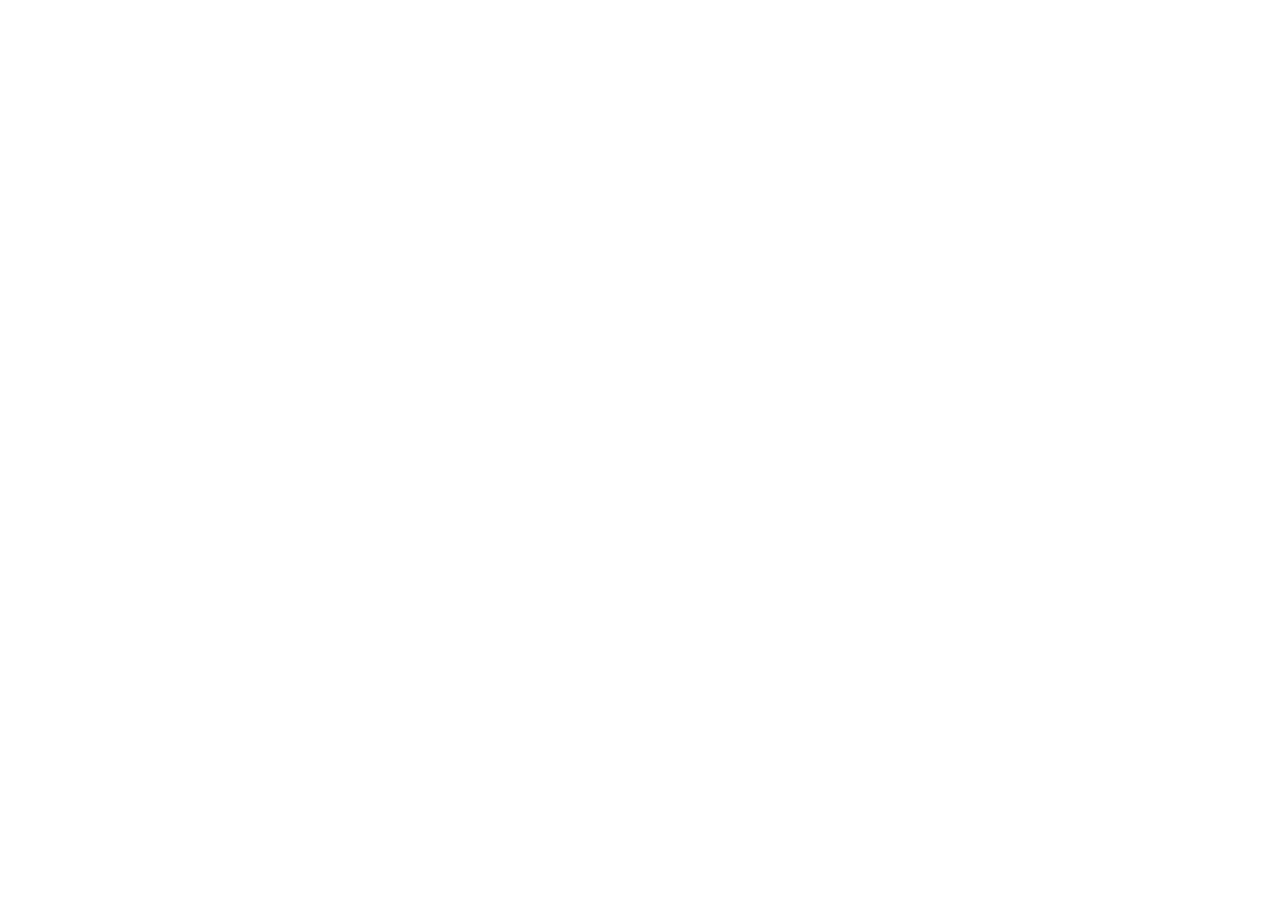
==== commit 50b9bb52: "Added README.md" ====
--- a/index.html
+++ b/index.html
@@ -1,9 +1,19 @@
 <!doctype html>
-<html>
+<html lang="en">
 
 <head>
-  <meta charset=utf8>
-  <meta name=viewport content="width=device-width,initial-scale=1,viewport-fit=cover">
+  <meta charset="utf-8" />
+  <meta name="viewport" content="width=device-width,initial-scale=1,viewport-fit=cover" />
+  <title>Robowski Studio</title>
+  <meta name="claude:viewport-fit-sides" content="cover" />
+  <meta property="og:image" content="https://bolt.new/static/og_default.png" />
+  <meta name="twitter:card" content="summary_large_image" />
+  <meta name="twitter:image" content="https://bolt.new/static/og_default.png" />
+  <link rel="preconnect" href="https://fonts.googleapis.com" />
+  <link rel="preconnect" href="https://fonts.gstatic.com" crossorigin />
+  <link
+    href="https://fonts.googleapis.com/css2?family=IBM+Plex+Mono:wght@400;500;600&family=IBM+Plex+Sans:wght@400;500;600;700&display=swap"
+    rel="stylesheet" />
   <style>
     :root {
       color-scheme: light;
@@ -32,2206 +42,11 @@
       display: none !important
     }
   </style>
-  <meta property="og:image" content="https://bolt.new/static/og_default.png">
-    <meta name="twitter:card" content="summary_large_image">
-    <meta name="twitter:image" content="https://bolt.new/static/og_default.png">
 </head>
 
 <body>
-  <title>Robowski Studio</title>
-  <meta name="claude:viewport-fit-sides" content="cover">
-  <link rel="preconnect" href="https://fonts.googleapis.com">
-  <link rel="preconnect" href="https://fonts.gstatic.com" crossorigin>
-  <link
-    href="https://fonts.googleapis.com/css2?family=IBM+Plex+Mono:wght@400;500;600&family=IBM+Plex+Sans:wght@400;500;600;700&display=swap"
-    rel="stylesheet">
-  <style>
-    :root {
-      --bg: #F4F5F1;
-      --panel: #FFFFFF;
-      --soft: #EDF1EB;
-      --line: #DBDFD7;
-      --line2: #E7EAE3;
-      --fg: #14211E;
-      --fg2: #46524E;
-      --mut: #69746F;
-      --acc: #0B6B5F;
-      --acc-fg: #fff;
-      --accbg: #DCEFEB;
-      --accfg: #0A5A50;
-      --warn: #7A3F00;
-      --warnbg: #FFF1DC;
-      --bad: #9A2B22;
-      --badbg: #FCE7E4;
-      --ok: #0A5A50;
-      --okbg: #DCEFEB;
-      --blue: #3A6FD6;
-      --fill: #FFE7A3;
-      --fillbd: #A87B14;
-      --empty: #fff;
-      --emptybd: #6B746F;
-      --off: #EEEFEC;
-      --offbd: #C9CDC6;
-      --shadow: 0 1px 2px rgba(20, 33, 30, .08), 0 1px 1px rgba(20, 33, 30, .04);
-      --shadow-md: 0 4px 14px rgba(20, 33, 30, .08), 0 1px 3px rgba(20, 33, 30, .06);
-      --shadow-lg: 0 18px 48px rgba(20, 33, 30, .12), 0 4px 12px rgba(20, 33, 30, .06);
-      --ring: 0 0 0 3px rgba(11, 107, 95, .22);
-      --ease: cubic-bezier(.4, 0, .2, 1);
-      --ease-out: cubic-bezier(.16, 1, .3, 1)
-    }
-
-    @media (prefers-color-scheme:dark) {
-      :root:not([data-theme="light"]) {
-        --bg: #0E1513;
-        --panel: #161F1D;
-        --soft: #1E2A27;
-        --line: #2C3B38;
-        --line2: #23302E;
-        --fg: #E8F0EC;
-        --fg2: #BAC7C2;
-        --mut: #90A19B;
-        --acc: #3FB8A5;
-        --acc-fg: #07211D;
-        --accbg: #173A35;
-        --accfg: #8FE0D2;
-        --warn: #F2C27A;
-        --warnbg: #3A2C14;
-        --bad: #FF9D92;
-        --badbg: #3F1D19;
-        --ok: #8FE0D2;
-        --okbg: #173A35;
-        --blue: #6C9BF0;
-        --fill: #5A4A1C;
-        --fillbd: #D9AE45;
-        --empty: #161F1D;
-        --emptybd: #90A19B;
-        --off: #1A2422;
-        --offbd: #33423F;
-        --shadow: none;
-        --shadow-md: 0 6px 22px rgba(0, 0, 0, .34);
-        --shadow-lg: 0 22px 56px rgba(0, 0, 0, .48);
-        --ring: 0 0 0 3px rgba(63, 184, 165, .32);
-        color-scheme: dark
-      }
-    }
-
-    :root[data-theme="dark"] {
-      --bg: #0E1513;
-      --panel: #161F1D;
-      --soft: #1E2A27;
-      --line: #2C3B38;
-      --line2: #23302E;
-      --fg: #E8F0EC;
-      --fg2: #BAC7C2;
-      --mut: #90A19B;
-      --acc: #3FB8A5;
-      --acc-fg: #07211D;
-      --accbg: #173A35;
-      --accfg: #8FE0D2;
-      --warn: #F2C27A;
-      --warnbg: #3A2C14;
-      --bad: #FF9D92;
-      --badbg: #3F1D19;
-      --ok: #8FE0D2;
-      --okbg: #173A35;
-      --blue: #6C9BF0;
-      --fill: #5A4A1C;
-      --fillbd: #D9AE45;
-      --empty: #161F1D;
-      --emptybd: #90A19B;
-      --off: #1A2422;
-      --offbd: #33423F;
-      --shadow: none;
-      --shadow-md: 0 6px 22px rgba(0, 0, 0, .34);
-      --shadow-lg: 0 22px 56px rgba(0, 0, 0, .48);
-      --ring: 0 0 0 3px rgba(63, 184, 165, .32);
-      color-scheme: dark
-    }
-
-    * {
-      box-sizing: border-box
-    }
-
-    body {
-      margin: 0;
-      background: var(--bg);
-      color: var(--fg);
-      font: 14px/1.5 'IBM Plex Sans', system-ui, sans-serif;
-      padding-left: max(0px, env(safe-area-inset-left, 0px));
-      padding-right: max(0px, env(safe-area-inset-right, 0px));
-      -webkit-font-smoothing: antialiased;
-      -moz-osx-font-smoothing: grayscale;
-      background-image:
-        radial-gradient(1200px 600px at 12% -8%, rgba(11, 107, 95, .06), transparent 60%),
-        radial-gradient(900px 500px at 100% 0%, rgba(58, 111, 214, .04), transparent 55%);
-      background-attachment: fixed
-    }
-
-    :root[data-theme="dark"] body,
-    :root:not([data-theme="light"]) body {
-      background-image:
-        radial-gradient(1100px 620px at 10% -10%, rgba(63, 184, 165, .08), transparent 60%),
-        radial-gradient(900px 500px at 100% 0%, rgba(108, 155, 240, .05), transparent 55%)
-    }
-
-    .mono {
-      font-family: 'IBM Plex Mono', ui-monospace, monospace;
-      font-feature-settings: "tnum" 1
-    }
-
-    button,
-    input,
-    select {
-      font: inherit;
-      color: inherit
-    }
-
-    button {
-      cursor: pointer
-    }
-
-    ::selection {
-      background: rgba(11, 107, 95, .22)
-    }
-
-    :root[data-theme="dark"] ::selection {
-      background: rgba(63, 184, 165, .3)
-    }
-
-    .top {
-      background: color-mix(in srgb, var(--panel) 88%, transparent);
-      backdrop-filter: saturate(150%) blur(14px);
-      -webkit-backdrop-filter: saturate(150%) blur(14px);
-      border-bottom: 1px solid var(--line);
-      position: sticky;
-      top: env(safe-area-inset-top, 0px);
-      z-index: 20
-    }
-
-    .iconbtn {
-      height: 34px;
-      min-width: 34px;
-      border-radius: 9px;
-      border: 1px solid var(--line);
-      background: var(--panel);
-      padding: 0 10px;
-      transition: background .18s var(--ease), border-color .18s var(--ease), transform .1s var(--ease)
-    }
-
-    .iconbtn:hover {
-      background: var(--soft);
-      border-color: var(--line2)
-    }
-
-    .wrap {
-      max-width: 1440px;
-      margin: 0 auto;
-      padding: 20px max(16px, env(safe-area-inset-left, 0px)) 48px max(16px, env(safe-area-inset-right, 0px))
-    }
-
-    .card {
-      background: var(--panel);
-      border: 1px solid var(--line);
-      border-radius: 14px;
-      padding: 20px;
-      min-width: 0;
-      box-shadow: var(--shadow);
-      transition: box-shadow .25s var(--ease), border-color .25s var(--ease)
-    }
-
-    .card h2 {
-      margin: 0 0 4px;
-      font-size: 17px;
-      font-weight: 600;
-      letter-spacing: -.01em
-    }
-
-    .sub {
-      color: var(--mut);
-      font-size: 13px;
-      margin: 0 0 14px;
-      line-height: 1.5
-    }
-
-    .grid {
-      display: grid;
-      gap: 20px;
-      grid-template-columns: minmax(0, 1fr)
-    }
-
-    @media(min-width:1000px) {
-      .grid.two {
-        grid-template-columns: minmax(0, 1.6fr) minmax(0, 1fr)
-      }
-
-      .grid.eq {
-        grid-template-columns: repeat(2, minmax(0, 1fr))
-      }
-    }
-
-    .lbl {
-      display: block;
-      font-size: 12px;
-      font-weight: 500;
-      color: var(--mut);
-      margin-bottom: 5px;
-      letter-spacing: .02em;
-      text-transform: uppercase
-    }
-
-    .fld {
-      display: flex;
-      flex-direction: column;
-      min-width: 0
-    }
-
-    input[type=text],
-    input[type=number],
-    select {
-      height: 38px;
-      border: 1px solid var(--line);
-      border-radius: 9px;
-      background: var(--panel);
-      padding: 0 11px;
-      width: 100%;
-      min-width: 0;
-      transition: border-color .18s var(--ease), box-shadow .18s var(--ease), background .18s var(--ease)
-    }
-
-    input:hover,
-    select:hover {
-      border-color: var(--offbd)
-    }
-
-    input:focus,
-    select:focus,
-    button:focus-visible {
-      outline: none;
-      box-shadow: var(--ring);
-      border-color: var(--acc)
-    }
-
-    select {
-      appearance: none;
-      -webkit-appearance: none;
-      background-image: url("data:image/svg+xml;utf8,<svg xmlns='http://www.w3.org/2000/svg' width='12' height='12' viewBox='0 0 12 12' fill='none' stroke='%2369746F' stroke-width='1.8' stroke-linecap='round' stroke-linejoin='round'><path d='M3 4.5l3 3 3-3'/></svg>");
-      background-repeat: no-repeat;
-      background-position: right 10px center;
-      padding-right: 28px
-    }
-
-    .row {
-      display: grid;
-      gap: 12px;
-      grid-template-columns: repeat(auto-fit, minmax(130px, 1fr))
-    }
-
-    .seg {
-      display: inline-flex;
-      background: var(--soft);
-      border: 1px solid var(--line);
-      border-radius: 11px;
-      padding: 3px;
-      gap: 2px;
-      flex-wrap: wrap
-    }
-
-    .seg button {
-      border: 0;
-      background: transparent;
-      height: 32px;
-      padding: 0 14px;
-      border-radius: 8px;
-      font-weight: 500;
-      color: var(--fg2);
-      display: inline-flex;
-      align-items: center;
-      gap: 8px;
-      transition: color .18s var(--ease), background .18s var(--ease), box-shadow .18s var(--ease)
-    }
-
-    .seg button:hover {
-      color: var(--fg)
-    }
-
-    .seg button.on {
-      background: var(--panel);
-      color: var(--fg);
-      box-shadow: var(--shadow)
-    }
-
-    .btn {
-      height: 36px;
-      padding: 0 14px;
-      border-radius: 9px;
-      border: 1px solid var(--line);
-      background: var(--panel);
-      font-weight: 500;
-      transition: background .18s var(--ease), border-color .18s var(--ease), transform .08s var(--ease), box-shadow .18s var(--ease)
-    }
-
-    .btn:hover:not(:disabled) {
-      background: var(--soft);
-      border-color: var(--offbd)
-    }
-
-    .btn:active:not(:disabled) {
-      transform: translateY(1px)
-    }
-
-    .btn.pri {
-      background: var(--acc);
-      border-color: var(--acc);
-      color: var(--acc-fg);
-      font-weight: 600;
-      box-shadow: 0 1px 2px rgba(11, 107, 95, .22), 0 4px 14px rgba(11, 107, 95, .18)
-    }
-
-    .btn.pri:hover:not(:disabled) {
-      background: color-mix(in srgb, var(--acc) 90%, #000);
-      border-color: color-mix(in srgb, var(--acc) 90%, #000)
-    }
-
-    :root[data-theme="dark"] .btn.pri,
-    :root:not([data-theme="light"]) .btn.pri {
-      box-shadow: 0 1px 2px rgba(0, 0, 0, .3), 0 6px 18px rgba(63, 184, 165, .22)
-    }
-
-    .btn.sm {
-      height: 30px;
-      padding: 0 11px;
-      font-size: 12px;
-      border-radius: 8px
-    }
-
-    .btn:disabled {
-      opacity: .42;
-      cursor: not-allowed
-    }
-
-    .chip {
-      display: inline-flex;
-      align-items: center;
-      gap: 6px;
-      height: 24px;
-      padding: 0 10px;
-      border-radius: 12px;
-      font-size: 12px;
-      font-weight: 500;
-      white-space: nowrap;
-      transition: transform .12s var(--ease)
-    }
-
-    .chip.ok {
-      background: var(--okbg);
-      color: var(--ok)
-    }
-
-    .chip.warn {
-      background: var(--warnbg);
-      color: var(--warn)
-    }
-
-    .chip.bad {
-      background: var(--badbg);
-      color: var(--bad)
-    }
-
-    .chip.mut {
-      background: var(--soft);
-      color: var(--fg2)
-    }
-
-    .rdot {
-      display: inline-flex;
-      align-items: center;
-      justify-content: center;
-      height: 22px;
-      min-width: 30px;
-      padding: 0 6px;
-      border-radius: 6px;
-      color: #fff;
-      font: 500 12px 'IBM Plex Mono', monospace;
-      letter-spacing: .02em
-    }
-
-    .rcard {
-      border: 1px solid var(--line);
-      border-left-width: 5px;
-      border-radius: 12px;
-      padding: 14px;
-      margin-bottom: 14px;
-      background: var(--panel);
-      transition: box-shadow .22s var(--ease), border-color .22s var(--ease)
-    }
-
-    .rcard:hover {
-      box-shadow: var(--shadow)
-    }
-
-    .rhead {
-      display: flex;
-      align-items: center;
-      gap: 10px;
-      margin-bottom: 10px;
-      flex-wrap: wrap
-    }
-
-    .dots {
-      display: flex;
-      flex-wrap: wrap;
-      gap: 3px;
-      margin-top: 8px
-    }
-
-    .dots i {
-      width: 9px;
-      height: 9px;
-      border-radius: 50%;
-      display: block
-    }
-
-    .issue {
-      display: flex;
-      gap: 10px;
-      align-items: flex-start;
-      padding: 12px 14px;
-      border-radius: 10px;
-      margin-bottom: 8px;
-      font-size: 13px;
-      flex-wrap: wrap;
-      line-height: 1.5
-    }
-
-    .issue.bad {
-      background: var(--badbg);
-      color: var(--bad)
-    }
-
-    .issue.warn {
-      background: var(--warnbg);
-      color: var(--warn)
-    }
-
-    .issue.ok {
-      background: var(--okbg);
-      color: var(--ok)
-    }
-
-    .issue>span {
-      flex: 1 1 220px;
-      min-width: 0
-    }
-
-    .tbl {
-      overflow-x: auto;
-      border: 1px solid var(--line);
-      border-radius: 11px
-    }
-
-    table {
-      border-collapse: collapse;
-      width: 100%;
-      font-size: 13px
-    }
-
-    th,
-    td {
-      padding: 8px 12px;
-      text-align: right;
-      white-space: nowrap;
-      border-bottom: 1px solid var(--line2)
-    }
-
-    th:first-child,
-    td:first-child {
-      text-align: left
-    }
-
-    th {
-      background: var(--soft);
-      font-weight: 500;
-      color: var(--fg2);
-      position: sticky;
-      top: 0;
-      letter-spacing: .01em
-    }
-
-    tr.hov {
-      transition: background .12s var(--ease)
-    }
-
-    tr.hov:hover td {
-      background: var(--soft)
-    }
-
-    tr.badrow td {
-      background: var(--badbg)
-    }
-
-    .tag {
-      font: 500 11px 'IBM Plex Mono', monospace;
-      padding: 1px 5px;
-      border-radius: 4px;
-      background: var(--soft);
-      margin-left: 6px;
-      color: var(--fg2)
-    }
-
-    .plates {
-      display: grid;
-      gap: 16px;
-      grid-template-columns: repeat(auto-fit, minmax(260px, 1fr))
-    }
-
-    .plate {
-      border: 2px solid var(--fg2);
-      border-radius: 16px;
-      padding: 14px 16px;
-      background: var(--panel);
-      transition: border-color .2s var(--ease), box-shadow .2s var(--ease)
-    }
-
-    .plate:hover {
-      box-shadow: var(--shadow)
-    }
-
-    .plate.off {
-      background: var(--off);
-      border-color: var(--offbd);
-      opacity: .95
-    }
-
-    .plate .pt {
-      font: 500 12px 'IBM Plex Mono', monospace;
-      margin-bottom: 10px;
-      color: var(--fg2);
-      letter-spacing: .02em
-    }
-
-    .wells8 {
-      display: grid;
-      grid-template-columns: repeat(4, 1fr);
-      gap: 10px
-    }
-
-    .well {
-      aspect-ratio: 1/1;
-      border-radius: 50%;
-      position: relative;
-      display: flex;
-      align-items: center;
-      justify-content: center;
-      font: 600 10px 'IBM Plex Mono', monospace;
-      overflow: hidden;
-      min-width: 0;
-      text-align: center;
-      transition: transform .12s var(--ease-out)
-    }
-
-    .well:hover {
-      transform: scale(1.06)
-    }
-
-    .well.e {
-      background: var(--empty);
-      border: 1.5px solid var(--emptybd)
-    }
-
-    .well .bar {
-      position: absolute;
-      left: 0;
-      right: 0;
-      bottom: 0;
-      background: var(--blue);
-      opacity: .35
-    }
-
-    .well span {
-      position: relative
-    }
-
-    .wells54 {
-      display: grid;
-      grid-template-columns: repeat(9, 1fr);
-      gap: 5px
-    }
-
-    .v54 {
-      aspect-ratio: 1/1;
-      border-radius: 50%;
-      border: 1.5px solid var(--emptybd);
-      background: var(--empty);
-      transition: transform .1s var(--ease-out), box-shadow .1s var(--ease)
-    }
-
-    .v54:hover {
-      transform: scale(1.18);
-      z-index: 2
-    }
-
-    .v54.u {
-      background: var(--accbg);
-      border-color: var(--acc)
-    }
-
-    .v54.x {
-      background: var(--off);
-      border: 1.5px dashed var(--offbd)
-    }
-
-    .v54.b {
-      background: var(--badbg);
-      border-color: var(--bad)
-    }
-
-    .hood {
-      background: var(--soft);
-      border: 1px dashed var(--offbd);
-      border-radius: 14px;
-      padding: 16px;
-      margin-bottom: 16px
-    }
-
-    .list>div {
-      display: flex;
-      gap: 12px;
-      align-items: center;
-      padding: 11px 0;
-      border-top: 1px solid var(--line2);
-      flex-wrap: wrap
-    }
-
-    .list>div:first-child {
-      border-top: 0
-    }
-
-    .tip {
-      position: fixed;
-      z-index: 50;
-      background: var(--fg);
-      color: var(--bg);
-      padding: 10px 12px;
-      border-radius: 9px;
-      font-size: 12px;
-      max-width: 290px;
-      pointer-events: none;
-      box-shadow: var(--shadow-lg);
-      display: none;
-      line-height: 1.5;
-      border: 1px solid rgba(255, 255, 255, .06)
-    }
-
-    .toast {
-      position: fixed;
-      left: 50%;
-      bottom: calc(20px + env(safe-area-inset-bottom, 0px));
-      transform: translateX(-50%);
-      background: var(--fg);
-      color: var(--bg);
-      padding: 11px 18px;
-      border-radius: 11px;
-      font-size: 13px;
-      z-index: 60;
-      max-width: 92vw;
-      box-shadow: var(--shadow-lg);
-      animation: toastIn .25s var(--ease-out)
-    }
-
-    @keyframes toastIn {
-      from {
-        opacity: 0;
-        transform: translate(-50%, 12px)
-      }
-
-      to {
-        opacity: 1;
-        transform: translate(-50%, 0)
-      }
-    }
-
-    .modal-overlay {
-      position: fixed;
-      inset: 0;
-      background: rgba(10, 16, 15, .5);
-      backdrop-filter: blur(4px);
-      -webkit-backdrop-filter: blur(4px);
-      z-index: 70;
-      display: flex;
-      align-items: center;
-      justify-content: center;
-      padding: 24px;
-      animation: fadeIn .2s var(--ease)
-    }
-
-    :root[data-theme="dark"] .modal-overlay,
-    :root:not([data-theme="light"]) .modal-overlay {
-      background: rgba(0, 0, 0, .6)
-    }
-
-    @keyframes fadeIn {
-      from {
-        opacity: 0
-      }
-
-      to {
-        opacity: 1
-      }
-    }
-
-    .modal {
-      background: var(--panel);
-      border: 1px solid var(--line);
-      border-radius: 16px;
-      box-shadow: var(--shadow-lg);
-      width: min(900px, 100%);
-      max-height: 86vh;
-      display: flex;
-      flex-direction: column;
-      overflow: hidden;
-      animation: modalIn .28s var(--ease-out)
-    }
-
-    @keyframes modalIn {
-      from {
-        opacity: 0;
-        transform: translateY(16px) scale(.98)
-      }
-
-      to {
-        opacity: 1;
-        transform: translateY(0) scale(1)
-      }
-    }
-
-    .modal-head {
-      display: flex;
-      align-items: center;
-      justify-content: space-between;
-      gap: 12px;
-      padding: 18px 22px;
-      border-bottom: 1px solid var(--line2);
-      flex-wrap: wrap
-    }
-
-    .modal-head .mt {
-      font-size: 16px;
-      font-weight: 600;
-      letter-spacing: -.01em;
-      display: flex;
-      align-items: center;
-      gap: 10px
-    }
-
-    .modal-head .mt b {
-      font-family: 'IBM Plex Mono', monospace;
-      font-weight: 500;
-      color: var(--fg2);
-      font-size: 14px
-    }
-
-    .modal-body {
-      padding: 20px 22px;
-      overflow: auto;
-      flex: 1;
-      min-height: 0
-    }
-
-    .modal-foot {
-      display: flex;
-      gap: 10px;
-      justify-content: flex-end;
-      padding: 14px 22px;
-      border-top: 1px solid var(--line2);
-      flex-wrap: wrap
-    }
-
-    .preview-csv {
-      font: 12px/1.6 'IBM Plex Mono', monospace;
-      white-space: pre;
-      overflow: auto;
-      background: var(--soft);
-      border: 1px solid var(--line);
-      border-radius: 10px;
-      padding: 14px;
-      color: var(--fg2);
-      max-height: 60vh
-    }
-
-    .preview-svg {
-      display: flex;
-      justify-content: center;
-      background: var(--soft);
-      border: 1px solid var(--line);
-      border-radius: 10px;
-      padding: 16px;
-      overflow: auto
-    }
-
-    .preview-svg svg {
-      max-width: 100%;
-      height: auto
-    }
-
-    .preview-meta {
-      display: flex;
-      gap: 10px 22px;
-      flex-wrap: wrap;
-      margin-bottom: 14px;
-      font-size: 13px;
-      color: var(--mut)
-    }
-
-    .preview-meta b {
-      color: var(--fg);
-      font-weight: 600
-    }
-
-    .sheettabs {
-      display: flex;
-      gap: 4px;
-      flex-wrap: wrap;
-      border-bottom: 1px solid var(--line);
-      margin-bottom: 14px
-    }
-
-    .sheettab {
-      border: 0;
-      background: none;
-      padding: 8px 14px;
-      font-size: 13px;
-      font-weight: 500;
-      color: var(--mut);
-      border-bottom: 2px solid transparent;
-      border-radius: 8px 8px 0 0;
-      transition: color .15s var(--ease), border-color .15s var(--ease), background .15s var(--ease)
-    }
-
-    .sheettab:hover {
-      color: var(--fg2);
-      background: var(--soft)
-    }
-
-    .sheettab.on,
-    .sheettab[aria-selected="true"] {
-      color: var(--fg);
-      border-bottom-color: var(--acc);
-      background: var(--soft)
-    }
-
-    .sheetpane[hidden] {
-      display: none
-    }
-
-    .runs {
-      display: grid;
-      gap: 20px;
-      grid-template-columns: repeat(auto-fill, minmax(280px, 1fr))
-    }
-
-    .thumb {
-      background: var(--bg);
-      border: 1px solid var(--line2);
-      border-radius: 11px;
-      padding: 14px;
-      display: flex;
-      gap: 16px;
-      align-items: center;
-      justify-content: space-between
-    }
-
-    .bars>div {
-      display: flex;
-      align-items: center;
-      gap: 10px;
-      margin: 7px 0;
-      font-size: 12px
-    }
-
-    .bars .b {
-      flex: 1;
-      height: 10px;
-      background: var(--soft);
-      border-radius: 5px;
-      display: flex;
-      overflow: hidden
-    }
-
-    .bars .b i {
-      display: block;
-      height: 100%;
-      transition: width .4s var(--ease-out)
-    }
-
-    .pager {
-      display: flex;
-      gap: 8px;
-      align-items: center;
-      margin-top: 12px;
-      flex-wrap: wrap
-    }
-
-    .chk {
-      display: flex;
-      gap: 10px;
-      align-items: center;
-      margin: 8px 0;
-      font-size: 13px
-    }
-
-    .chk input {
-      width: 18px;
-      height: 18px;
-      accent-color: var(--acc)
-    }
-
-    h3 {
-      margin: 18px 0 8px;
-      font-size: 14px;
-      font-weight: 600
-    }
-
-    .empty-note {
-      color: var(--mut);
-      padding: 16px 0
-    }
-
-    .hint {
-      font-size: 12px;
-      color: var(--mut);
-      margin-top: 6px;
-      line-height: 1.5
-    }
-
-
-    /* ---- mockup-fidelity layer ---- */
-    .topin {
-      max-width: none;
-      margin: 0;
-      min-height: 64px;
-      display: flex;
-      align-items: center;
-      justify-content: space-between;
-      gap: 12px 24px;
-      flex-wrap: wrap;
-      padding: 8px max(32px, env(safe-area-inset-right, 0px)) 8px max(32px, env(safe-area-inset-left, 0px))
-    }
-
-    .logo {
-      display: flex;
-      align-items: center;
-      gap: 12px;
-      font-weight: 700;
-      font-size: 19px;
-      letter-spacing: -.02em;
-      transition: opacity .18s var(--ease)
-    }
-
-    .logo:hover {
-      opacity: .8
-    }
-
-    .hdot {
-      width: 8px;
-      height: 8px;
-      border-radius: 4px;
-      display: inline-block;
-      box-shadow: 0 0 0 3px rgba(31, 157, 107, .18)
-    }
-
-    .topr {
-      display: flex;
-      align-items: center;
-      gap: 16px
-    }
-
-    .rname {
-      text-align: right;
-      font-size: 13px;
-      font-weight: 500;
-      max-width: 240px;
-      overflow: hidden;
-      text-overflow: ellipsis;
-      white-space: nowrap
-    }
-
-    .rname .hint {
-      font-weight: 400
-    }
-
-    .avatar {
-      font-size: 18px !important;
-      width: 36px;
-      height: 36px;
-      border-radius: 18px;
-      border: 1px solid var(--line);
-      background: var(--accbg);
-      color: var(--accfg);
-      font-weight: 600;
-      font-size: 15px;
-      padding: 0;
-      transition: background .18s var(--ease), transform .12s var(--ease)
-    }
-
-    .avatar:hover {
-      transform: scale(1.05)
-    }
-
-    .runsl {
-      border: 0;
-      background: none;
-      font-weight: 500;
-      color: var(--mut);
-      padding: 8px 2px;
-      border-bottom: 2px solid transparent;
-      transition: color .18s var(--ease), border-color .18s var(--ease)
-    }
-
-    .runsl:hover {
-      color: var(--fg2)
-    }
-
-    .runsl.on {
-      color: var(--fg);
-      border-bottom-color: var(--acc)
-    }
-
-    .stepsbar {
-      border-top: 1px solid var(--line);
-      background: color-mix(in srgb, var(--panel) 80%, transparent)
-    }
-
-    .steps {
-      display: flex;
-      gap: 32px;
-      flex-wrap: wrap;
-      padding: 0 max(32px, env(safe-area-inset-left, 0px));
-      overflow-x: auto
-    }
-
-    .step {
-      border: 0;
-      background: none;
-      display: flex;
-      align-items: center;
-      gap: 10px;
-      font-size: 14px;
-      font-weight: 500;
-      color: var(--mut);
-      padding: 14px 4px;
-      white-space: nowrap;
-      transition: color .18s var(--ease), box-shadow .18s var(--ease)
-    }
-
-    .step b {
-      width: 24px;
-      height: 24px;
-      border-radius: 12px;
-      border: 1.5px solid var(--offbd);
-      display: flex;
-      align-items: center;
-      justify-content: center;
-      font-size: 12px;
-      transition: background .18s var(--ease), border-color .18s var(--ease), color .18s var(--ease)
-    }
-
-    .step:hover {
-      color: var(--fg2)
-    }
-
-    .step.on {
-      color: var(--fg);
-      box-shadow: inset 0 -2px 0 var(--acc)
-    }
-
-    .step.on b {
-      background: var(--acc);
-      border-color: var(--acc);
-      color: var(--acc-fg)
-    }
-
-    .sband {
-      background: linear-gradient(180deg, var(--accbg), color-mix(in srgb, var(--accbg) 70%, var(--bg)));
-      border-bottom: 1px solid var(--line);
-      color: var(--fg2);
-      font-size: 13px
-    }
-
-    .sbin {
-      display: flex;
-      gap: 10px 26px;
-      flex-wrap: wrap;
-      align-items: center;
-      padding: 10px max(32px, env(safe-area-inset-left, 0px))
-    }
-
-    .sbin b {
-      color: var(--fg);
-      font-weight: 600
-    }
-
-    .wrap {
-      padding-top: 24px
-    }
-
-    .bodyw {
-      max-width: 1440px;
-      margin: 0 auto;
-      display: flex;
-      flex-wrap: wrap;
-      gap: 24px;
-      align-items: flex-start;
-      padding: 28px max(32px, env(safe-area-inset-left, 0px)) 40px
-    }
-
-    .lcol {
-      flex: 999 1 720px;
-      min-width: 0;
-      display: flex;
-      flex-direction: column;
-      gap: 24px
-    }
-
-    .rcol {
-      flex: 1 1 340px;
-      min-width: min(300px, 100%);
-      max-width: 440px;
-      display: flex;
-      flex-direction: column;
-      gap: 24px;
-      position: static
-    }
-
-    .card.pad {
-      padding: 24px
-    }
-
-    .chead {
-      display: flex;
-      justify-content: space-between;
-      align-items: center;
-      flex-wrap: wrap;
-      gap: 12px;
-      margin-bottom: 18px
-    }
-
-    .ct {
-      font-size: 17px;
-      font-weight: 600;
-      letter-spacing: -.01em
-    }
-
-    .cnt {
-      font-weight: 400;
-      color: var(--mut);
-      font-size: 14px;
-      margin-left: 6px
-    }
-
-    .pgrid {
-      display: grid;
-      grid-template-columns: repeat(auto-fit, minmax(170px, 1fr));
-      gap: 20px
-    }
-
-    .pgrid .lbl {
-      margin-bottom: 8px
-    }
-
-    .seg.full {
-      display: flex;
-      width: 100%
-    }
-
-    .seg.full button {
-      flex: 1;
-      padding: 0 6px
-    }
-
-    .note {
-      margin-top: 14px;
-      font-size: 13px;
-      color: var(--mut);
-      line-height: 1.5
-    }
-
-    input.f,
-    select.f {
-      height: 40px;
-      border: 1px solid var(--offbd);
-      border-radius: 9px;
-      background: var(--panel);
-      padding: 0 12px;
-      font-size: 14px;
-      width: 100%;
-      min-width: 0;
-      transition: border-color .18s var(--ease), box-shadow .18s var(--ease)
-    }
-
-    input.f:hover,
-    select.f:hover {
-      border-color: var(--mut)
-    }
-
-    input.f.mono {
-      font: 500 14px 'IBM Plex Mono', monospace
-    }
-
-    select.f.sm {
-      height: 30px;
-      font-size: 12px;
-      padding: 0 4px;
-      width: 84px;
-      background-position: right 4px center
-    }
-
-    .rw {
-      display: grid;
-      grid-template-columns: 48px minmax(120px, 1.6fr) 96px 84px 104px 128px 250px;
-      gap: 10px;
-      align-items: center
-    }
-
-    .rw.th {
-      font-size: 12px;
-      font-weight: 500;
-      color: var(--mut);
-      padding-bottom: 8px;
-      text-transform: uppercase;
-      letter-spacing: .02em
-    }
-
-    .rrow {
-      margin-bottom: 10px
-    }
-
-    .code {
-      width: 40px;
-      height: 40px;
-      border-radius: 11px;
-      background: var(--fg);
-      color: #fff;
-      display: flex;
-      align-items: center;
-      justify-content: center;
-      font: 600 14px 'IBM Plex Mono', monospace;
-      box-shadow: 0 2px 6px rgba(0, 0, 0, .14)
-    }
-
-    .code.sm {
-      width: 34px;
-      height: 34px;
-      font-size: 13px;
-      flex: none
-    }
-
-    .racts {
-      display: flex;
-      gap: 4px;
-      align-items: center
-    }
-
-    .ib {
-      width: 30px;
-      height: 30px;
-      border-radius: 8px;
-      border: 1px solid var(--line);
-      background: var(--panel);
-      padding: 0;
-      font-size: 13px;
-      flex: none;
-      transition: background .15s var(--ease), border-color .15s var(--ease), transform .08s var(--ease)
-    }
-
-    .ib:hover:not(:disabled) {
-      background: var(--soft);
-      border-color: var(--offbd)
-    }
-
-    .ib:active:not(:disabled) {
-      transform: translateY(1px)
-    }
-
-    .ib:disabled {
-      opacity: .35;
-      cursor: not-allowed
-    }
-
-    .ib.ph {
-      border: 0;
-      background: none
-    }
-
-    .rrow .hint {
-      margin: 4px 0 0 58px
-    }
-
-    .btn.lg {
-      height: 44px;
-      padding: 0 20px;
-      border-radius: 11px;
-      font-size: 15px;
-      display: inline-flex;
-      align-items: center;
-      gap: 10px
-    }
-
-    .btns {
-      display: flex;
-      gap: 12px;
-      justify-content: flex-end;
-      flex-wrap: wrap
-    }
-
-    .big {
-      display: flex;
-      align-items: baseline;
-      gap: 10px;
-      margin-top: 6px
-    }
-
-    .big b {
-      font-size: 48px;
-      font-weight: 600;
-      letter-spacing: -.04em;
-      line-height: 1;
-      background: linear-gradient(135deg, var(--fg), var(--acc));
-      -webkit-background-clip: text;
-      background-clip: text;
-      -webkit-text-fill-color: transparent
-    }
-
-    .big span {
-      font-size: 16px;
-      color: var(--fg2)
-    }
-
-    .hr {
-      height: 1px;
-      background: var(--line2);
-      margin: 20px 0
-    }
-
-    .crows {
-      display: flex;
-      flex-direction: column;
-      gap: 12px
-    }
-
-    .crow {
-      display: flex;
-      align-items: center;
-      justify-content: space-between;
-      gap: 12px
-    }
-
-    .chip {
-      gap: 6px
-    }
-
-    .det {
-      margin-top: 12px
-    }
-
-    .det summary {
-      cursor: pointer;
-      font-size: 13px;
-      color: var(--fg2);
-      margin-bottom: 8px;
-      transition: color .15s var(--ease)
-    }
-
-    .det summary:hover {
-      color: var(--fg)
-    }
-
-    .prow {
-      display: flex;
-      gap: 14px;
-      align-items: center;
-      padding: 12px 0;
-      border-bottom: 1px solid var(--line2)
-    }
-
-    .prow:last-child {
-      border-bottom: 0
-    }
-
-    .pv {
-      font-size: 15px;
-      font-weight: 500
-    }
-
-    .issue {
-      border-radius: 10px;
-      padding: 14px;
-      line-height: 1.5
-    }
-
-    .card h2 {
-      font-size: 17px
-    }
-
-    @media(max-width:700px) {
-      .topin {
-        padding-left: max(16px, env(safe-area-inset-left, 0px));
-        padding-right: max(16px, env(safe-area-inset-right, 0px))
-      }
-
-      .steps,
-      .sbin {
-        padding-left: max(16px, env(safe-area-inset-left, 0px));
-        padding-right: max(16px, env(safe-area-inset-right, 0px));
-        gap: 18px
-      }
-
-      .bodyw {
-        padding-left: max(16px, env(safe-area-inset-left, 0px));
-        padding-right: max(16px, env(safe-area-inset-right, 0px))
-      }
-
-      .rname {
-        display: none
-      }
-
-      .rcol {
-        position: static
-      }
-    }
-
-    .wrap {
-      padding-left: max(32px, env(safe-area-inset-left, 0px));
-      padding-right: max(32px, env(safe-area-inset-right, 0px));
-      padding-bottom: 48px
-    }
-
-    .avatar {
-      display: flex;
-      align-items: center;
-      justify-content: center
-    }
-
-    .empty-note {
-      padding: 24px !important
-    }
-
-    @media(max-width:700px) {
-      .wrap {
-        padding-left: max(16px, env(safe-area-inset-left, 0px));
-        padding-right: max(16px, env(safe-area-inset-right, 0px))
-      }
-    }
-  </style>
-  <div id="app"></div>
-  <script>/* Robowski Studio browser engine. No server, API, or network calls. */
-    (function (global) {
-      'use strict';
-      const PLATE_CAPACITY = 54, MAX_REACTION_SLOTS = 3, BOTTLE_CAPACITY_ML = 20, TIP_RACK_CAPACITY = 96;
-      const SUPPORTED_SOLVENTS = ['ethanol', 'water', 'DMF', 'Dioxane', 'DCE', 'MeCN', 'glycerin', 'serum', 'DMSO', 'CHCl3'];
-      // DMSO and CHCl3 are valid in the user's established Robowski setup even though they are absent from the older repository liquid-class table. Accept their standard 'empty' mode; do not invent additional mode settings.
-      const ROBOT_SOLVENTS = new Set(['ethanol', 'water', 'DMF', 'Dioxane', 'DCE', 'MeCN', 'glycerin', 'serum', 'DMSO', 'CHCl3']);
-      const ROBOT_LIQUID_MODES = { water: ['empty', 'part'], serum: ['empty', 'part'], ethanol: ['empty'], glycerin: ['empty'], DMF: ['empty'], Dioxane: ['empty'], DCE: ['empty'], MeCN: ['empty'], DMSO: ['empty'], CHCl3: ['empty'] };
-      const SOLVENT_DENSITIES = { ethanol: .789, water: .998, DMF: .944, Dioxane: 1.033, DCE: 1.253, MeCN: .786, glycerin: 1.261, serum: 1, DMSO: 1.102, CHCl3: 1.489 };
-      const SOLVENT_ALIASES = { EtOH: 'ethanol', Ethanol: 'ethanol', Water: 'water', Glycerin: 'glycerin', Serum: 'serum', chcl3: 'CHCl3', chloroform: 'CHCl3' };
-      const COLORS = ['#0E6F63', '#A94A12', '#5B3FA8', '#1F6AA5', '#8A2D5B', '#4A6B1F', '#B07D12', '#286C8B', '#A13B6B', '#6B6B6B', '#2F7D32', '#B3261E'];
-      const num = (v, d = 0) => { const n = Number(v); return Number.isFinite(n) ? n : d; };
-      const truthy = v => v === true || ['true', '1', 'yes', 'on'].includes(String(v).toLowerCase());
-      const canonicalSolvent = v => { const raw = String(v || 'water').trim(); return SOLVENT_ALIASES[raw] || SOLVENT_ALIASES[raw.toLowerCase()] || raw; };
-      const round = (n, d = 10) => { const f = 10 ** d; return Math.round((n + Number.EPSILON) * f) / f; };
-      function axisValues(minimum, step, maximum, label) { minimum = num(minimum); step = num(step); maximum = num(maximum); if (step <= 0) throw new Error(`${label}: step must be greater than zero.`); if (maximum < minimum) throw new Error(`${label}: maximum must be greater than or equal to minimum.`); const intervals = (maximum - minimum) / step, nearest = Math.round(intervals); if (Math.abs(intervals - nearest) > 1e-7) throw new Error(`${label}: maximum ${maximum} is not reached by minimum ${minimum} and step ${step}. Adjust the step or maximum so the range lands exactly on the maximum.`); const n = nearest + 1; if (n > 120000) throw new Error(`${label}: range has too many points.`); return Array.from({ length: n }, (_, i) => round(minimum + i * step, 10)); }
-      function mulberry32(a) { return function () { let t = a += 0x6D2B79F5; t = Math.imul(t ^ t >>> 15, t | 1); t ^= t + Math.imul(t ^ t >>> 7, t | 61); return ((t ^ t >>> 14) >>> 0) / 4294967296; }; }
-      function seededShuffle(arr, seed) { const a = mulberry32(seed >>> 0); for (let i = arr.length - 1; i > 0; i--) { const j = Math.floor(a() * (i + 1));[arr[i], arr[j]] = [arr[j], arr[i]]; } return arr; }
-      function targetCombinations(data) {
-        const reagents = data.reagents || []; if (reagents.length < 2 || reagents.length > 12) throw new Error('Use between 2 and 12 reagents.'); if (Array.isArray(data.customRows)) { if (!data.customRows.length) throw new Error('Add at least one vial.'); let ix = data.customRows.map((values, i) => ({ globalIndex: i, values })); const sd = Math.floor(num(data.randomSeed, 20261018)); if (truthy(data.randomize ?? true)) ix = seededShuffle(ix, sd); return { indexed: ix, axes: [], seed: sd }; } const mode = data.mode || 'concentration'; if (!['concentration', 'equivalence'].includes(mode)) throw new Error('Choose Concentration or Equivalence mode.'); const axes = reagents.map((r, i) => axisValues(r.min ?? 0, r.step ?? 1, r.max ?? 0, (r.code || r.name || `R${i + 1}`).trim())); const total = axes.reduce((a, x) => a * x.length, 1), max = Math.floor(num(data.maxCombinations, 120000)); if (total > max) throw new Error(`This run would contain ${total.toLocaleString()} combinations, over the configured ${max.toLocaleString()} limit. Narrow a range or raise the limit deliberately.`);
-        let combos = [[]]; for (const axis of axes) { const next = []; for (const prefix of combos) for (const v of axis) next.push([...prefix, v]); combos = next; } let indexed = combos.map((values, i) => ({ globalIndex: i, values })); const seed = Math.floor(num(data.randomSeed, 20261018)); if (truthy(data.randomize ?? true)) indexed = seededShuffle(indexed, seed); return { indexed, axes, seed };
-      }
-      function defaultPlates(hood) { return hood === 'left' ? { solventPlate: 4, solventKind: 'jar', solventPos: 0, stockPlates: [3, 5, 6] } : { solventPlate: 3, solventKind: 'bottle', solventPos: 0, stockPlates: [4, 5] }; }
-      function assignDeckPositions(hood, stocks, cfg) {
-        const c = { ...defaultPlates(hood), ...(cfg || {}) }, rows = Object.values(stocks), base = rows.filter(s => s.dilution_level === 0), diluted = rows.filter(s => s.dilution_level > 0), all = [...base, ...diluted]; const slots = []; for (const p of c.stockPlates) for (let k = 0; k < 8; k++) { if (c.solventKind === 'bottle' && p === c.solventPlate && k === c.solventPos) continue; slots.push([p, k]); }
-        all.forEach((s, i) => { const sl = slots[Math.min(i, slots.length - 1)] || [c.stockPlates[0], 0]; s.breadboard_plate_id = sl[0]; s.container_id = sl[1]; s.deck_overflow = i >= slots.length; }); const cap = slots.length, fit = all.length <= cap; return { hood, plates: c.stockPlates, stock_plate: c.stockPlates[0], dilution_plate: c.stockPlates[1] != null ? c.stockPlates[1] : c.stockPlates[0], solvent_plate: c.solventPlate, solvent_kind: c.solventKind, solvent_container: c.solventPos, stock_capacity: cap, dilution_capacity: cap, positions_fit: fit, positions_message: fit ? '' : `The chosen plates have ${cap} free bottle positions; this run needs ${all.length} stock positions (${base.length} direct + ${diluted.length} hand-diluted).`, solvent_location: `plate${c.solventPlate}, position ${c.solventPos}` };
-      }
-      function surfaceHeight(kind, uL) { const g = kind === 'jar' ? { bottom: 2120, area: 2123.7 } : { bottom: 2175, area: 510.7 }; return Math.round(g.bottom - (uL / g.area) * 10); }
-      function tipSize(v) { if (v < .5) return null; if (v <= 50) return 50; if (v <= 300) return 300; if (v < 2000) return 1000; return null; }
-      function calculateTipCounts(rows, stocks, stockCheck = true, newTipEach = false) { const counts = { 50: 0, 300: 0, 1000: 0 }, perPlate = [], stockKeys = Object.keys(stocks), plateCount = Math.ceil(rows.length / PLATE_CAPACITY); for (let p = 0; p < plateCount; p++) { const plateRows = rows.slice(p * PLATE_CAPACITY, (p + 1) * PLATE_CAPACITY), detail = { 50: 0, 300: 0, 1000: 0 }; for (const key of [...stockKeys, 'solvent']) { const col = key === 'solvent' ? 'vol#solvent' : `vol#${key}`, volumes = plateRows.map(r => num(r[col])).filter(v => v >= .5); if (!volumes.length) continue; if (newTipEach) { for (const v of volumes) { const s = tipSize(v); if (s) detail[s]++; } } else { for (const s of [...new Set(volumes.map(tipSize).filter(Boolean))].sort((a, b) => a - b)) detail[s]++; } } perPlate.push({ plate: p, counts: detail, transfers: plateRows.reduce((n, row) => n + stockKeys.reduce((m, key) => m + (num(row[`vol#${key}`]) >= .5 ? 1 : 0), 0) + (num(row['vol#solvent']) >= .5 ? 1 : 0), 0) }); for (const size of [50, 300, 1000]) counts[size] += detail[size]; } if (stockCheck) counts[300] += stockKeys.length + 1; return { 50: counts[50], 300: counts[300], 1000: counts[1000], rackCapacity: TIP_RACK_CAPACITY, racks: { 50: Math.ceil(counts[50] / TIP_RACK_CAPACITY), 300: Math.ceil(counts[300] / TIP_RACK_CAPACITY), 1000: Math.ceil(counts[1000] / TIP_RACK_CAPACITY) }, perPlate, stockCheck, newTipEach, stockCheckTips: stockCheck ? stockKeys.length + 1 : 0 }; }
-      function formatDuration(seconds) { seconds = Math.max(0, Math.round(seconds)); const mins = Math.floor(seconds / 60), sec = seconds % 60, hours = Math.floor(mins / 60), mm = mins % 60; return hours ? `${hours} h ${String(mm).padStart(2, '0')} min` : mins ? `${mins} min ${String(sec).padStart(2, '0')} s` : `${sec} s`; }
-      function estimateRuntime(rows, tipCounts, stockCheck = true, newTipEach = false) { let events = 0; for (const row of rows) { for (const [k, v] of Object.entries(row)) { if (k.startsWith('vol#') && num(v) >= .5) events++; } } const plates = Math.ceil(rows.length / PLATE_CAPACITY), tipGroups = Math.max(0, tipCounts['50'] + tipCounts['300'] + tipCounts['1000'] - (stockCheck ? tipCounts.stockCheckTips : 0)), stockBottles = stockCheck ? tipCounts.stockCheckTips : 0;/* main.py runs with prewet_tip=False. planner.py adds 0.1 s after a transfer; pipetter.py's beep() is 0.6 s. main.py adds 0.5 s after each tip change. Plate-end sounds/waits add about 10 s per plate plus 5 s at final completion. Movement, serial responses and liquid checks vary by hardware. */const low = events * .7 + tipGroups * .5 + plates * 10 + 5 + stockBottles * 1.5; const high = events * 3.5 + tipGroups * 3 + plates * 15 + stockBottles * 10; return { lowSeconds: Math.round(low), highSeconds: Math.round(high), label: `${formatDuration(low)}–${formatDuration(high)}`, events, tipGroups, plates, stockBottles, calibrationNote: 'Lower bound includes the repository’s explicit 0.1 s post-transfer wait, 0.6 s beep, 0.5 s tip-change wait, plate-end waits and a minimum allowance for stock checks. The upper bound allows for variable gantry motion, serial responses and liquid-surface checks; calibrate against completed runs.' }; }
-      function buildRun(data) {
-        const reagents = (data.reagents || []).map(r => ({ ...r })); if (reagents.length < 2 || reagents.length > 12) throw new Error('Use between 2 and 12 reagents.'); const mode = data.mode || 'concentration', vial = num(data.vialVolume, 500), threshold = num(data.threshold ?? data.directLimit, 50), factor = num(data.dilutionFactor, 5), leftover = num(data.leftoverMl, 2); if (vial <= 0 || threshold < 0 || factor < 2 || leftover < 0) throw new Error('Vial volume must be positive, threshold non-negative, dilution factor at least 2, and leftover non-negative.'); const hood = data.hood || 'left', reactionSolvent = canonicalSolvent(data.reactionSolvent || data.solvent || 'water'); if (!SUPPORTED_SOLVENTS.includes(reactionSolvent)) throw new Error(`Unsupported reaction solvent: ${reactionSolvent}.`); const { indexed, seed } = targetCombinations({ ...data, reagents }); const rows = [], stocks = {}, issues = [], transferCountByReagent = {}, reagentByCode = {}; let activeTransfers = 0; if (!ROBOT_SOLVENTS.has(reactionSolvent)) issues.push({ severity: 'block', type: 'unsupported-solvent', code: 'solvent', message: `Reaction solvent ${reactionSolvent} has no confirmed matching liquid-class entry in the current robot repository.` });
-        for (let i = 0; i < reagents.length; i++) { const r = reagents[i], code = String(r.code || r.name || `R${i + 1}`).trim(); if (!code) throw new Error(`Reagent ${i + 1} needs a code.`); if (!/^[A-Za-z0-9_-]{1,24}$/.test(code)) throw new Error(`Reagent code '${code}' can only contain letters, numbers, underscores and hyphens.`); if (/_N2?$/i.test(code)) throw new Error(`Reagent code '${code}' ends in _N or _N2, which is reserved for generated dilution stock names.`); if (code.toLowerCase() === 'solvent') throw new Error("A reagent code cannot be 'solvent'; that name is reserved for the reaction diluent."); if (Object.keys(reagentByCode).some(existing => existing.toLowerCase() === code.toLowerCase())) throw new Error(`Reagent codes must be unique (case-insensitive): ${code}.`); const stock = num(r.stock, 100); if (stock <= 0) throw new Error(`Stock concentration for ${code} must be greater than zero.`); const stockSolvent = canonicalSolvent(r.solvent || reactionSolvent); if (!SUPPORTED_SOLVENTS.includes(stockSolvent)) throw new Error(`${code}: unsupported stock solvent ${stockSolvent}.`); r.code = code; r.color = r.color || COLORS[i % COLORS.length]; r.stock = stock; r.solvent = stockSolvent; if (!ROBOT_SOLVENTS.has(stockSolvent)) issues.push({ severity: 'block', type: 'unsupported-solvent', code, message: `${code}: ${stockSolvent} is present in an imported legacy generator but is not in the confirmed robot liquid-class list. Choose a supported solvent before robot export.` }); if (!(ROBOT_LIQUID_MODES[stockSolvent] || []).includes(r.pipettingMode || 'empty')) issues.push({ severity: 'block', type: 'unsupported-pipetting-mode', code, message: `${code}: pipetting mode '${r.pipettingMode || 'empty'}' is not supported for ${stockSolvent} by the current repository liquid-class table.` }); r.molarMass = num(r.molarMass, 0); r.density = num(r.density, 0); r.liquidDensity = num(r.liquidDensity, SOLVENT_DENSITIES[stockSolvent] || 1); r.prepareVolumeMl = Math.max(0, num(r.prepareVolumeMl, 5)); reagentByCode[code] = r; transferCountByReagent[code] = 0; }
-        for (let idx = 0; idx < indexed.length; idx++) {
-          const { globalIndex, values } = indexed[idx], comboIndex = globalIndex, recipe = [], row = { local_index: idx % PLATE_CAPACITY, global_index: globalIndex, combo_index: comboIndex }; for (let i = 0; i < reagents.length; i++) { const r = reagents[i], code = r.code, rawTarget = values[i], equivalence = mode === 'equivalence' && i > 0 ? rawTarget : null, target = mode === 'equivalence' && i > 0 ? values[0] * rawTarget : rawTarget, baseVol = target * vial / r.stock; let dilution = 0, transfer = baseVol; if (baseVol > 0 && baseVol < threshold) { dilution = 1; transfer = baseVol * factor; if (transfer < threshold) { dilution = 2; transfer = baseVol * factor * factor; } } const key = dilution === 0 ? code : dilution === 1 ? `${code}_N` : `${code}_N2`, stockConc = r.stock / (factor ** dilution), rec = { code, name: r.name || code, color: r.color || COLORS[i % COLORS.length], target_concentration: round(target), value: round(rawTarget), equivalence, base_volume: baseVol, transfer_volume: target > 0 ? transfer : 0, stock_key: target > 0 ? key : null, dilution_level: target > 0 ? dilution : 0, stock_concentration: target > 0 ? stockConc : r.stock, solvent: r.solvent, molarMass: r.molarMass, chemicalDensity: r.density, liquidDensity: r.liquidDensity }; recipe.push(rec); if (target > 0) { if (!stocks[key]) stocks[key] = { substance: key, source_reagent: code, source_name: r.name || code, solvent: r.solvent, density: r.liquidDensity, chemicalDensity: r.density > 0 ? r.density : null, molarMass: r.molarMass, base_stock_concentration: r.stock, concentration_mM: stockConc, dilution_level: dilution, dilution_label: dilution === 0 ? 'Direct' : `${factor ** dilution}×`, pipetting_mode: r.pipettingMode || 'empty', consumption_uL: 0, reagent_color: rec.color, leftover_mL: leftover }; const s = stocks[key]; s.consumption_uL += rec.transfer_volume; row[`vol#${key}`] = round(rec.transfer_volume, 6); if (rec.transfer_volume >= .5) { activeTransfers++; transferCountByReagent[code]++; } if (rec.transfer_volume > 0 && rec.transfer_volume < .5) issues.push({ severity: 'block', type: 'subminimum', code, row: idx, globalIndex, message: `Reaction ${globalIndex + 1}: ${key} transfer is ${rec.transfer_volume.toFixed(3)} µL, below the robot's 0.5 µL hard minimum. The robot skips transfers below 0.5 µL.` }); if (rec.transfer_volume > 1000) issues.push({ severity: rec.transfer_volume >= 2000 ? 'block' : 'warning', type: 'large-transfer', code, row: idx, globalIndex, message: `Reaction ${globalIndex + 1}: ${key} transfer is ${rec.transfer_volume.toFixed(1)} µL. The legacy generator checks below 1000 µL; the robot supports 1000 µL tips only below 2000 µL.` }); if (dilution === 2 && transfer < threshold) issues.push({ severity: 'warning', type: 'n3-needed', code, row: idx, globalIndex, message: `Reaction ${globalIndex + 1}: ${key} is still only ${transfer.toFixed(3)} µL after a ${factor ** 2}× dilution. An N³ dilution (or a separate low-concentration run) may be needed.` }); } else row[`vol#${code}`] = 0; }
-          const solventVolume = vial - recipe.reduce((sum, rec) => sum + rec.transfer_volume, 0); row['vol#solvent'] = round(solventVolume, 6); if (solventVolume < -1e-8) issues.push({ severity: 'block', type: 'negative-solvent', row: idx, globalIndex, codes: recipe.filter(rec => rec.transfer_volume > 0).map(rec => rec.code), message: `Reaction ${globalIndex + 1}: solvent is negative (${solventVolume.toFixed(2)} µL). Reduce stock transfer volumes, change the concentration/equivalence range, or increase vial volume.` }); if (solventVolume > 0 && solventVolume < .5) issues.push({ severity: 'block', type: 'subminimum', code: 'solvent', row: idx, globalIndex, message: `Reaction ${globalIndex + 1}: solvent transfer is ${solventVolume.toFixed(3)} µL, below the robot's 0.5 µL hard minimum.` }); if (solventVolume >= .5 && solventVolume < threshold) issues.push({ severity: 'block', type: 'low-solvent', code: 'solvent', row: idx, globalIndex, message: `Reaction ${globalIndex + 1}: solvent transfer is only ${solventVolume.toFixed(1)} µL, below the ${threshold} µL pipetting threshold. Raise the vial volume, lower the amounts, or lower the threshold.` }); row.recipe = recipe; row.plate_number = Math.floor(idx / PLATE_CAPACITY); row.container_id = idx % PLATE_CAPACITY; rows.push(row);
-        }
-        const reagentOrder = Object.fromEntries(reagents.map((r, i) => [r.code, i])); const sortedEntries = Object.entries(stocks).sort((a, b) => (reagentOrder[a[1].source_reagent] ?? 99) - (reagentOrder[b[1].source_reagent] ?? 99) || a[1].dilution_level - b[1].dilution_level); for (const k of Object.keys(stocks)) delete stocks[k]; for (const [k, s] of sortedEntries) stocks[k] = s;
-        for (const [key, s] of Object.entries(stocks)) { s.consumption_uL = round(s.consumption_uL, 6); s.direct_consumption_ml = s.consumption_uL / 1000; s.additional_dilution_source_ml = 0; s.required_mL = s.direct_consumption_ml; s.recommended_volume_ml = round(s.required_mL + leftover, 6); s.recommended_volume_uL = round(s.recommended_volume_ml * 1000, 3); }
-        const masterDilutionNeeds = Object.fromEntries(reagents.map(r => [r.code, 0])); for (const [key, s] of Object.entries(stocks)) { if (s.dilution_level > 0) { const source = s.recommended_volume_ml / (factor ** s.dilution_level); s.base_stock_source_ml = round(source, 6); masterDilutionNeeds[s.source_reagent] += source; } else s.base_stock_source_ml = 0; }
-        const sourceOnlyStocks = []; for (const r of reagents) { const direct = stocks[r.code], extra = masterDilutionNeeds[r.code] || 0; if (direct) { direct.additional_dilution_source_ml = round(extra, 6); direct.required_mL = round(direct.direct_consumption_ml + extra, 6); direct.recommended_volume_ml = round(direct.required_mL + leftover, 6); direct.recommended_volume_uL = round(direct.recommended_volume_ml * 1000, 3); } else if (extra > 0) { const recommended = round(extra + leftover, 6), prep = num(r.prepareVolumeMl, 0) || recommended, mass = r.molarMass > 0 ? prep * r.stock * r.molarMass / 1e6 : null, chemicalVolume = mass != null && num(r.density) > 0 ? mass / r.density : null; sourceOnlyStocks.push({ substance: r.code, source_reagent: r.code, source_name: r.name || r.code, solvent: r.solvent, density: r.liquidDensity, molarMass: r.molarMass, chemicalDensity: r.density, base_stock_concentration: r.stock, concentration_mM: r.stock, dilution_level: 0, dilution_label: 'Source stock for hand dilutions', consumption_uL: 0, direct_consumption_ml: 0, additional_dilution_source_ml: round(extra, 6), required_mL: round(extra, 6), recommended_volume_ml: recommended, recommended_volume_uL: round(recommended * 1000, 3), leftover_mL: leftover, prep_volume_ml: prep, mass_g: mass, chemical_volume_ml: chemicalVolume, base_stock_volume_ml: null, diluent_volume_ml: null, source_only: true, reagent_color: r.color }); } }
-        for (const [key, s] of Object.entries(stocks)) { const r = reagentByCode[s.source_reagent], explicit = s.dilution_level === 0 ? num(r.prepareVolumeMl, 0) : 0; s.prep_volume_ml = explicit || s.recommended_volume_ml; if (s.dilution_level === 0) { s.mass_g = s.molarMass > 0 ? s.prep_volume_ml * s.base_stock_concentration * s.molarMass / 1e6 : null; s.chemical_volume_ml = s.mass_g != null && num(s.chemicalDensity) > 0 ? s.mass_g / s.chemicalDensity : null; s.base_stock_volume_ml = null; s.diluent_volume_ml = null; } else { const divisor = factor ** s.dilution_level; s.mass_g = null; s.chemical_volume_ml = null; s.base_stock_volume_ml = round(s.prep_volume_ml / divisor, 6); s.diluent_volume_ml = round(s.prep_volume_ml - s.base_stock_volume_ml, 6); } if (s.prep_volume_ml + 1e-9 < s.recommended_volume_ml && s.dilution_level === 0) issues.push({ severity: 'warning', type: 'underprepared-stock', code: key, message: `${key}: selected preparation volume ${s.prep_volume_ml.toFixed(2)} mL is below the ${s.recommended_volume_ml.toFixed(2)} mL recommendation.` }); if (s.recommended_volume_ml > BOTTLE_CAPACITY_ML) issues.push({ severity: 'warning', type: 'oversize-stock', code: key, message: `${key}: recommended amount is ${s.recommended_volume_ml.toFixed(2)} mL including leftover, above a 20 mL bottle's nominal capacity.` }); }
-        const solventConsumptionMl = rows.reduce((sum, row) => sum + Math.max(0, num(row['vol#solvent'])), 0) / 1000, solventRecommendedMl = round(solventConsumptionMl + leftover, 6), deck = assignDeckPositions(hood, stocks, data.deckPlates); if (!deck.positions_fit) issues.push({ severity: 'block', type: 'deck-capacity', message: deck.positions_message }); const stockCheck = truthy(data.stockVolumeCheck ?? true), newTip = truthy(data.newTipEveryTransfer ?? data.newTip ?? false), tipCounts = calculateTipCounts(rows, stocks, stockCheck, newTip), runtime = estimateRuntime(rows, tipCounts, stockCheck, newTip);
-        if (Math.ceil(rows.length / PLATE_CAPACITY) > MAX_REACTION_SLOTS) issues.push({ severity: 'warning', type: 'requires-reload', message: `This run needs ${Math.ceil(rows.length / PLATE_CAPACITY)} reaction plates, but only ${MAX_REACTION_SLOTS} reaction-plate slots are available at once. Plan separate loading batches.` }); const seen = new Set(), unique = []; for (const issue of issues) { const sig = [issue.type, issue.code, issue.globalIndex, issue.message].join('|'); if (!seen.has(sig)) { seen.add(sig); unique.push(issue); } } const blockingIssues = unique.filter(x => x.severity === 'block').length, warningCount = unique.filter(x => x.severity === 'warning').length, worstAddition = rows.reduce((max, row) => Math.max(max, Object.entries(row).filter(([k]) => k.startsWith('vol#') && k !== 'vol#solvent').reduce((sum, [, v]) => sum + num(v), 0)), 0), stockMultiplier = vial > 0 ? Math.max(1.1, worstAddition / vial * 1.15) : 1.25;
-        return { runName: data.runName || 'Untitled HTE run', solventAfter: Math.max(0, Math.min(reagents.length, Math.floor(num(data.solventAfter, 0)))), mode, hood, reactionSolvent, vialVolume: vial, threshold, dilutionFactor: factor, leftoverMl: leftover, randomize: truthy(data.randomize ?? true), randomSeed: seed, rows, stocks, issues: unique, blockingIssues, warningCount, autoFix: { stockMultiplier: round(stockMultiplier, 2), reason: 'First-pass suggestion based on the largest total stock addition. Recalculate after applying; dilution thresholds can change the result.' }, reactions: rows.length, plates: Math.ceil(rows.length / PLATE_CAPACITY), slotsUsedThisLoad: Math.min(Math.ceil(rows.length / PLATE_CAPACITY), MAX_REACTION_SLOTS), requiresReload: Math.ceil(rows.length / PLATE_CAPACITY) > MAX_REACTION_SLOTS, activeTransfers, tipCounts, runtime, deck, reagents, sourceOnlyStocks, totalStockConsumptionMl: round(Object.values(stocks).reduce((sum, s) => sum + s.direct_consumption_ml, 0), 3), solventConsumptionMl: round(solventConsumptionMl, 3), solventRecommendedMl: round(solventRecommendedMl, 3), maxPlates: Math.floor(num(data.maxPlates, 3)) };
-      }
-
-      // Minimal ZIP writer (store/no compression) used to create Office Open XML workbooks entirely in the browser.
-      const crcTable = (() => { const t = new Uint32Array(256); for (let n = 0; n < 256; n++) { let c = n; for (let k = 0; k < 8; k++)c = (c & 1) ? 0xEDB88320 ^ (c >>> 1) : c >>> 1; t[n] = c >>> 0; } return t; })();
-      function crc32(bytes) { let c = 0xffffffff; for (const b of bytes) c = crcTable[(c ^ b) & 255] ^ (c >>> 8); return (c ^ 0xffffffff) >>> 0; }
-      const utf8 = s => new TextEncoder().encode(s);
-      function concatBytes(chunks) { const len = chunks.reduce((n, c) => n + c.length, 0), out = new Uint8Array(len); let p = 0; for (const c of chunks) { out.set(c, p); p += c.length; } return out; }
-      function zipStore(files) { const local = [], central = []; let offset = 0; for (const [name, content0] of Object.entries(files)) { const nameB = utf8(name), content = typeof content0 === 'string' ? utf8(content0) : content0, crc = crc32(content), lh = new Uint8Array(30 + nameB.length), lv = new DataView(lh.buffer); lv.setUint32(0, 0x04034b50, true); lv.setUint16(4, 20, true); lv.setUint16(6, 0x0800, true); lv.setUint16(8, 0, true); lv.setUint32(14, crc, true); lv.setUint32(18, content.length, true); lv.setUint32(22, content.length, true); lv.setUint16(26, nameB.length, true); lh.set(nameB, 30); local.push(lh, content); const ch = new Uint8Array(46 + nameB.length), cv = new DataView(ch.buffer); cv.setUint32(0, 0x02014b50, true); cv.setUint16(4, 20, true); cv.setUint16(6, 20, true); cv.setUint16(8, 0x0800, true); cv.setUint16(10, 0, true); cv.setUint32(16, crc, true); cv.setUint32(20, content.length, true); cv.setUint32(24, content.length, true); cv.setUint16(28, nameB.length, true); cv.setUint32(42, offset, true); ch.set(nameB, 46); central.push(ch); offset += lh.length + content.length; } const cdir = concatBytes(central), locals = concatBytes(local), end = new Uint8Array(22), v = new DataView(end.buffer); v.setUint32(0, 0x06054b50, true); v.setUint16(8, central.length, true); v.setUint16(10, central.length, true); v.setUint32(12, cdir.length, true); v.setUint32(16, locals.length, true); return concatBytes([locals, cdir, end]); }
-      function xmlEsc(s) { return String(s ?? '').replace(/&/g, '&amp;').replace(/</g, '&lt;').replace(/>/g, '&gt;').replace(/"/g, '&quot;').replace(/'/g, '&apos;'); }
-      function colLetter(n) { let s = ''; while (n > 0) { const r = (n - 1) % 26; s = String.fromCharCode(65 + r) + s; n = Math.floor((n - 1) / 26); } return s; }
-      function cellXml(v, ref, style) { if (v === null || v === undefined || v === '') return ''; const st = style ? ' s="1"' : ''; if (typeof v === 'number' && Number.isFinite(v)) return `<c r="${ref}"${st}><v>${v}</v></c>`; if (typeof v === 'boolean') return `<c r="${ref}" t="b"${st}><v>${v ? 1 : 0}</v></c>`; return `<c r="${ref}" t="inlineStr"${st}><is><t xml:space="preserve">${xmlEsc(v)}</t></is></c>`; }
-      function worksheetXml(rows, opts = {}) { const maxCols = rows.reduce((max, r) => Math.max(max, r.length), 1), maxRows = Math.max(1, rows.length), last = `${colLetter(maxCols)}${maxRows}`, cols = Array.from({ length: maxCols }, (_, i) => { const width = Math.max(12, Math.min(34, Math.max(0, ...rows.slice(0, 100).map(r => String(r[i] ?? '').length)) + 2)); return `<col min="${i + 1}" max="${i + 1}" width="${width}" customWidth="1"/>`; }).join(''); let pane = ''; if (opts.freeze) { const cell = opts.freeze === 'B3' ? 'B3' : 'A2', x = opts.freeze === 'B3' ? 1 : 0, y = opts.freeze === 'B3' ? 2 : 1; pane = `<sheetViews><sheetView workbookViewId="0" showGridLines="0"><pane xSplit="${x}" ySplit="${y}" topLeftCell="${cell}" activePane="bottomRight" state="frozen"/></sheetView></sheetViews>`; } else pane = '<sheetViews><sheetView workbookViewId="0" showGridLines="0"/></sheetViews>'; const data = rows.map((row, ri) => `<row r="${ri + 1}">${row.map((v, ci) => cellXml(v, `${colLetter(ci + 1)}${ri + 1}`, ri === 0)).join('')}</row>`).join(''); const filter = opts.filter ? `<autoFilter ref="A1:${colLetter(maxCols)}${maxRows}"/>` : ''; return `<?xml version="1.0" encoding="UTF-8" standalone="yes"?><worksheet xmlns="http://schemas.openxmlformats.org/spreadsheetml/2006/main" xmlns:r="http://schemas.openxmlformats.org/officeDocument/2006/relationships"><dimension ref="A1:${last}"/>${pane}<cols>${cols}</cols><sheetData>${data}</sheetData>${filter}<pageMargins left="0.25" right="0.25" top="0.5" bottom="0.5" header="0.2" footer="0.2"/></worksheet>`; }
-      function workbookSheets(run) {
-        if (run && run.blockingIssues > 0) throw new Error(`Robot workbook blocked: resolve ${run.blockingIssues} blocking validation issue(s) before export.`); const reagentCodes = run.reagents.map(r => r.code), stockKeys = Object.keys(run.stocks), reactionHeaders = ['local_index', 'global_index']; const solventAt = run.solventAfter == null ? 0 : run.solventAfter; const addOrder = []; reagentCodes.forEach((code, ci) => { if (ci === solventAt) addOrder.push('solvent'); for (const key of stockKeys) if (run.stocks[key].source_reagent === code) addOrder.push(key); }); if (solventAt >= reagentCodes.length) addOrder.push('solvent'); for (const k of addOrder) reactionHeaders.push(`vol#${k}`); const reactionRows = [reactionHeaders, ...run.rows.map(row => [row.local_index, row.global_index, ...reactionHeaders.slice(2).map(h => num(row[h], 0))])];
-        const stockRows = [['substance', 'breadboard_plate_id', 'container_id', 'solvent', 'density', 'volume', 'liquid_surface_height', 'pipetting_mode'], ...addOrder.map(k => { if (k === 'solvent') return ['solvent', run.deck.solvent_plate, run.deck.solvent_container, run.reactionSolvent, SOLVENT_DENSITIES[run.reactionSolvent] || 1, Math.round(run.solventRecommendedMl * 1000), surfaceHeight(run.deck.solvent_kind, run.solventRecommendedMl * 1000), 'empty']; const s = run.stocks[k]; return [s.substance, s.breadboard_plate_id, s.container_id, s.solvent, s.density, Math.round(s.recommended_volume_uL), surfaceHeight('bottle', s.recommended_volume_uL), s.pipetting_mode]; })];
-        const concRows = [['Stock concentrations (mM; reference sheet)'], ['stock_solution', ...reagentCodes], ...Object.entries(run.stocks).map(([key, s]) => [key, ...reagentCodes.map(code => s.source_reagent === code ? round(s.concentration_mM, 8) : 0)])];
-        const descRows = [['reaction_code', 'reaction_name', 'conditions', 'substrate_IUPAC_names', 'substrate_code', 'substrate_smiles', 'product_IUPAC_names', 'product_code', 'products_smiles', 'generator_combination_index'], ...run.rows.map(row => [row.global_index, run.runName, row.recipe.map(rec => run.mode === 'equivalence' && rec.equivalence !== null ? `${rec.code} ${rec.equivalence} eq (${rec.target_concentration} mM)` : `${rec.code} ${rec.target_concentration} mM`).join('; '), null, null, null, null, null, null, row.combo_index])]; const verRows = [[1.02]];
-        const names = ['reactions_with_run_info', 'stock_solutions', 'stock_solution_concentration', 'description', 'version'];
-        return names.map((n, i) => ({ name: n, rows: [reactionRows, stockRows, concRows, descRows, verRows][i] }));
-      }
-      function workbookBytes(data, run) {
-        const sheetsData = workbookSheets(run), names = sheetsData.map(s => s.name), sheets = {}; sheetsData.forEach((s, i) => sheets[`xl/worksheets/sheet${i + 1}.xml`] = worksheetXml(s.rows, { freeze: i === 2 ? 'B3' : 'A2', filter: i < 2 }));
-        const workbook = `<?xml version="1.0" encoding="UTF-8" standalone="yes"?><workbook xmlns="http://schemas.openxmlformats.org/spreadsheetml/2006/main" xmlns:r="http://schemas.openxmlformats.org/officeDocument/2006/relationships"><bookViews><workbookView/></bookViews><sheets>${names.map((n, i) => `<sheet name="${n}" sheetId="${i + 1}" r:id="rId${i + 1}"/>`).join('')}</sheets><calcPr calcId="191029" fullCalcOnLoad="1" forceFullCalc="1"/></workbook>`;
-        const rels = `<?xml version="1.0" encoding="UTF-8" standalone="yes"?><Relationships xmlns="http://schemas.openxmlformats.org/package/2006/relationships">${names.map((n, i) => `<Relationship Id="rId${i + 1}" Type="http://schemas.openxmlformats.org/officeDocument/2006/relationships/worksheet" Target="worksheets/sheet${i + 1}.xml"/>`).join('')}<Relationship Id="rId${names.length + 1}" Type="http://schemas.openxmlformats.org/officeDocument/2006/relationships/styles" Target="styles.xml"/></Relationships>`;
-        const styles = `<?xml version="1.0" encoding="UTF-8" standalone="yes"?><styleSheet xmlns="http://schemas.openxmlformats.org/spreadsheetml/2006/main"><fonts count="2"><font><sz val="11"/><name val="Calibri"/></font><font><b/><color rgb="FFFFFFFF"/><sz val="11"/><name val="Calibri"/></font></fonts><fills count="3"><fill><patternFill patternType="none"/></fill><fill><patternFill patternType="gray125"/></fill><fill><patternFill patternType="solid"><fgColor rgb="FF374151"/><bgColor indexed="64"/></patternFill></fill></fills><borders count="1"><border><left/><right/><top/><bottom/><diagonal/></border></borders><cellStyleXfs count="1"><xf numFmtId="0" fontId="0" fillId="0" borderId="0"/></cellStyleXfs><cellXfs count="2"><xf numFmtId="0" fontId="0" fillId="0" borderId="0" xfId="0"/><xf numFmtId="0" fontId="1" fillId="2" borderId="0" xfId="0" applyFont="1" applyFill="1" applyAlignment="1"><alignment vertical="center" wrapText="1"/></xf></cellXfs><cellStyles count="1"><cellStyle name="Normal" xfId="0" builtinId="0"/></cellStyles></styleSheet>`;
-        const ct = `<?xml version="1.0" encoding="UTF-8" standalone="yes"?><Types xmlns="http://schemas.openxmlformats.org/package/2006/content-types"><Default Extension="rels" ContentType="application/vnd.openxmlformats-package.relationships+xml"/><Default Extension="xml" ContentType="application/xml"/><Override PartName="/xl/workbook.xml" ContentType="application/vnd.openxmlformats-officedocument.spreadsheetml.sheet.main+xml"/>${names.map((n, i) => `<Override PartName="/xl/worksheets/sheet${i + 1}.xml" ContentType="application/vnd.openxmlformats-officedocument.spreadsheetml.worksheet+xml"/>`).join('')}<Override PartName="/xl/styles.xml" ContentType="application/vnd.openxmlformats-officedocument.spreadsheetml.styles+xml"/><Override PartName="/docProps/core.xml" ContentType="application/vnd.openxmlformats-package.core-properties+xml"/><Override PartName="/docProps/app.xml" ContentType="application/vnd.openxmlformats-officedocument.extended-properties+xml"/></Types>`;
-        const files = { '[Content_Types].xml': ct, '_rels/.rels': '<?xml version="1.0" encoding="UTF-8" standalone="yes"?><Relationships xmlns="http://schemas.openxmlformats.org/package/2006/relationships"><Relationship Id="rId1" Type="http://schemas.openxmlformats.org/officeDocument/2006/relationships/officeDocument" Target="xl/workbook.xml"/><Relationship Id="rId2" Type="http://schemas.openxmlformats.org/package/2006/relationships/metadata/core-properties" Target="docProps/core.xml"/><Relationship Id="rId3" Type="http://schemas.openxmlformats.org/officeDocument/2006/relationships/extended-properties" Target="docProps/app.xml"/></Relationships>', 'xl/workbook.xml': workbook, 'xl/_rels/workbook.xml.rels': rels, 'xl/styles.xml': styles, 'docProps/core.xml': `<?xml version="1.0" encoding="UTF-8" standalone="yes"?><cp:coreProperties xmlns:cp="http://schemas.openxmlformats.org/package/2006/metadata/core-properties" xmlns:dc="http://purl.org/dc/elements/1.1/"><dc:title>Robowski Studio run</dc:title><dc:creator>Robowski Studio</dc:creator></cp:coreProperties>`, 'docProps/app.xml': `<?xml version="1.0" encoding="UTF-8" standalone="yes"?><Properties xmlns="http://schemas.openxmlformats.org/officeDocument/2006/extended-properties"><Application>Robowski Studio</Application></Properties>`, ...sheets }; return zipStore(files);
-      }
-      function csvEscape(v) { const s = v == null ? '' : String(v); return /[",\r\n]/.test(s) ? `"${s.replace(/"/g, '""')}"` : s; }
-      function csvText(rows) { return '\ufeff' + rows.map(row => row.map(csvEscape).join(',')).join('\r\n') + '\r\n'; }
-      function stockCsv(run) { const rows = [['stock', 'type', 'target_stock_mM', 'calculated_dispense_consumption_mL', 'source_stock_for_dilutions_mL', 'recommended_total_mL', 'selected_prep_volume_mL', 'leftover_mL', 'mass_g_if_prepared_from_solute', 'neat_chemical_volume_mL_if_density_known', 'base_stock_take_mL_for_dilution', 'diluent_add_mL', 'solvent', 'robot_deck_plate', 'robot_container_id']]; for (const [key, s] of Object.entries(run.stocks)) rows.push([key, s.dilution_label, s.concentration_mM, s.direct_consumption_ml, s.base_stock_source_ml, s.recommended_volume_ml, s.prep_volume_ml, s.leftover_mL, s.mass_g, s.chemical_volume_ml, s.base_stock_volume_ml, s.diluent_volume_ml, s.solvent, s.breadboard_plate_id, s.container_id]); for (const s of run.sourceOnlyStocks || []) rows.push([s.substance, s.dilution_label, s.concentration_mM, 0, s.additional_dilution_source_ml, s.recommended_volume_ml, s.prep_volume_ml, s.leftover_mL, s.mass_g, s.chemical_volume_ml, '', '', s.solvent, 'not placed on robot deck', '']); rows.push(['Reaction solvent', 'Solvent source', '', run.solventConsumptionMl, '', run.solventRecommendedMl, '', run.leftoverMl, '', '', '', '', run.reactionSolvent, run.deck.solvent_plate, run.deck.solvent_container]); return csvText(rows); }
-      function loadCsv(run) { const rows = [['item', 'hood', 'deck_plate_id', 'container_id', 'solvent', 'recommended_volume_mL', 'notes'], ['Reaction solvent', run.hood, run.deck.solvent_plate, run.deck.solvent_container, run.reactionSolvent, run.solventRecommendedMl, 'Reaction diluent; source layout from approved mockup']]; for (const [key, s] of Object.entries(run.stocks)) rows.push([key, run.hood, s.breadboard_plate_id, s.container_id, s.solvent, s.recommended_volume_ml, `${s.dilution_label} stock; consumption plus leftover`]); for (const s of run.sourceOnlyStocks || []) rows.push([s.substance, run.hood, 'not on deck', '', s.solvent, s.recommended_volume_ml, 'Source stock to prepare diluted stocks by hand']); return csvText(rows); }
-      function runCardSvg(run) { const width = 1200, height = 900, p = [], visiblePlates = Math.min(run.plates, 9); p.push(`<svg xmlns="http://www.w3.org/2000/svg" width="${width}" height="${height}" viewBox="0 0 ${width} ${height}"><rect width="100%" height="100%" fill="#f7f7f3"/><rect x="32" y="32" width="1136" height="${height - 64}" rx="26" fill="#fff" stroke="#d9ddd5" stroke-width="2"/><text x="64" y="87" font-family="Arial,sans-serif" font-size="24" font-weight="700" fill="#315e49">robowski studio</text><text x="64" y="137" font-family="Arial,sans-serif" font-size="38" font-weight="700" fill="#1f2a23">${xmlEsc(run.runName)}</text><text x="64" y="178" font-family="Arial,sans-serif" font-size="20" fill="#435047">${run.mode === 'equivalence' ? 'Equivalence' : 'Concentration'} mode · ${run.vialVolume} µL per vial · Robowski ${run.hood}</text><text x="64" y="225" font-family="Arial,sans-serif" font-size="16" fill="#435047">${run.reactions} reactions · ${run.plates} plate(s) · Estimated ${xmlEsc(run.runtime.label)} · ${run.blockingIssues ? 'Blocked by validation checks' : run.warningCount + ' warning(s)'}</text>`); for (let plate = 0; plate < visiblePlates; plate++) { const x = 64 + (plate % 3) * 365, y = 260 + Math.floor(plate / 3) * 180, n = Math.min(54, Math.max(0, run.reactions - plate * 54)); p.push(`<g><rect x="${x}" y="${y}" width="336" height="156" rx="12" fill="#f8faf6" stroke="#d6ddd3" stroke-width="2"/><text x="${x + 12}" y="${y + 24}" font-family="Arial,sans-serif" font-size="14" fill="#435047">Plate ${plate + 1} · ${n}/54 positions</text>`); for (let i = 0; i < 54; i++) { const cx = x + 15 + (i % 9) * 34, cy = y + 37 + Math.floor(i / 9) * 18; p.push(`<circle cx="${cx}" cy="${cy}" r="5.5" fill="${i < n ? '#78aa89' : '#e8ece5'}" stroke="#a6b6a5"/>`); } p.push('</g>'); } if (run.plates > visiblePlates) p.push(`<text x="64" y="810" font-family="Arial,sans-serif" font-size="16" fill="#435047">+ ${run.plates - visiblePlates} additional reaction plates not shown</text>`); p.push(`<text x="64" y="856" font-family="Arial,sans-serif" font-size="14" fill="#788179">Files only · No connection to or commands sent to a robot</text></svg>`); return p.join(''); }
-      async function runCardPngBytes(run) { if (typeof document === 'undefined') throw new Error('PNG rendering is available in the browser.'); const svg = runCardSvg(run), url = URL.createObjectURL(new Blob([svg], { type: 'image/svg+xml;charset=utf-8' })); try { const img = new Image(); img.src = url; await img.decode(); const canvas = document.createElement('canvas'); canvas.width = img.naturalWidth; canvas.height = img.naturalHeight; const ctx = canvas.getContext('2d'); if (!ctx) throw new Error('Could not create the run-card image canvas.'); ctx.drawImage(img, 0, 0); const blob = await new Promise((resolve, reject) => canvas.toBlob(b => b ? resolve(b) : reject(new Error('PNG encoding failed.')), 'image/png')); return new Uint8Array(await blob.arrayBuffer()); } finally { URL.revokeObjectURL(url); } }
-      function packageBytes(run, pngBytes = null) { const wb = workbookBytes({}, run), files = { 'robowski_run.xlsx': wb, 'stock_preparation.csv': utf8(stockCsv(run)), 'deck_load_checklist.csv': utf8(loadCsv(run)), 'run_card.svg': runCardSvg(run) }; if (pngBytes) files['run_card.png'] = pngBytes; return zipStore(files); }
-
-      // Minimal XLSX reader for the generator sheets, using browser-native ZIP decompression + XML parsing.
-      async function readZipFile(file) { const bytes = new Uint8Array(await file.arrayBuffer()), view = new DataView(bytes.buffer, bytes.byteOffset, bytes.byteLength); let eocd = -1; for (let i = bytes.length - 22; i >= Math.max(0, bytes.length - 65557); i--) { if (view.getUint32(i, true) === 0x06054b50) { eocd = i; break; } } if (eocd < 0) throw new Error('This file is not a readable XLSX/ZIP archive.'); const count = view.getUint16(eocd + 10, true), cdOffset = view.getUint32(eocd + 16, true), files = {}; let ptr = cdOffset; for (let i = 0; i < count; i++) { if (view.getUint32(ptr, true) !== 0x02014b50) throw new Error('Invalid XLSX central directory.'); const method = view.getUint16(ptr + 10, true), csize = view.getUint32(ptr + 20, true), usize = view.getUint32(ptr + 24, true), nlen = view.getUint16(ptr + 28, true), elen = view.getUint16(ptr + 30, true), clen = view.getUint16(ptr + 32, true), loff = view.getUint32(ptr + 42, true), name = new TextDecoder().decode(bytes.slice(ptr + 46, ptr + 46 + nlen)); const lnl = view.getUint16(loff + 26, true), lel = view.getUint16(loff + 28, true), start = loff + 30 + lnl + lel, packed = bytes.slice(start, start + csize); let data; if (method === 0) data = packed; else if (method === 8) { if (typeof DecompressionStream === 'undefined') throw new Error('This browser cannot read compressed XLSX files; try the current version of Chrome or Edge.'); const ds = new DecompressionStream('deflate-raw'), stream = new Blob([packed]).stream().pipeThrough(ds); data = new Uint8Array(await new Response(stream).arrayBuffer()); } else throw new Error(`Unsupported XLSX compression method ${method}.`); if (data.length !== usize) throw new Error(`Could not decompress ${name}.`); files[name] = data; ptr += 46 + nlen + elen + clen; } return files; }
-      function parseXml(bytes) { const str = new TextDecoder().decode(bytes), doc = new DOMParser().parseFromString(str, 'application/xml'); if (doc.querySelector('parsererror')) throw new Error('XLSX contains invalid XML.'); return doc; }
-      function parseGeneratorSheet(files) {
-        const shared = files['xl/sharedStrings.xml'] ? Array.from(parseXml(files['xl/sharedStrings.xml']).getElementsByTagNameNS('*', 'si')).map(si => Array.from(si.getElementsByTagNameNS('*', 't')).map(t => t.textContent).join('')) : []; const wb = parseXml(files['xl/workbook.xml']), rels = parseXml(files['xl/_rels/workbook.xml.rels']), sheetEl = wb.getElementsByTagNameNS('*', 'sheet')[0]; if (!sheetEl) throw new Error('No worksheet was found in this generator workbook.'); const rid = sheetEl.getAttributeNS('http://schemas.openxmlformats.org/officeDocument/2006/relationships', 'id') || sheetEl.getAttribute('r:id'), rel = Array.from(rels.getElementsByTagNameNS('*', 'Relationship')).find(x => x.getAttribute('Id') === rid); if (!rel) throw new Error('Could not resolve the first generator worksheet.'); const target = rel.getAttribute('Target'), path = target.startsWith('/') ? target.slice(1) : 'xl/' + target.replace(/^\.\//, ''); const sheet = parseXml(files[path]), values = {}; for (const c of Array.from(sheet.getElementsByTagNameNS('*', 'c'))) { const ref = c.getAttribute('r'), type = c.getAttribute('t'), v = c.getElementsByTagNameNS('*', 'v')[0], inline = c.getElementsByTagNameNS('*', 'is')[0]; let value = null; if (type === 'inlineStr' && inline) value = Array.from(inline.getElementsByTagNameNS('*', 't')).map(t => t.textContent).join(''); else if (v) { const txt = v.textContent; if (type === 's') value = shared[Number(txt)] ?? ''; else if (type === 'str') value = txt; else if (type === 'b') value = txt === '1'; else value = txt === '' ? null : Number.isFinite(Number(txt)) ? Number(txt) : txt; } if (ref) values[ref] = value; }
-        const val = a => values[a] ?? null; const mode = (() => { const label = String(val('A18') || '').toLowerCase(); return label.includes('equiv') || label.includes('eqiv') ? 'equivalence' : 'concentration'; })(), solvent = canonicalSolvent(val('C4') || 'ethanol'), reagents = []; for (let i = 0; i < 6; i++) { const col = 'CDEFGH'[i], code = val(`${col}6`); if (!code || typeof code !== 'string' || code.trim().toLowerCase() === 'solvent') continue; const points = Math.max(1, Math.floor(num(val(`${col}12`), 1))); let min, step, max; if (mode === 'equivalence' && i > 0) { min = num(val(`${col}18`)); step = num(val(`${col}19`), 1); max = num(val(`${col}20`), min); } else { min = num(val(`${col}15`)); step = num(val(`${col}16`), 1); max = num(val(`${col}17`), min + (points - 1) * step); } reagents.push({ code: code.trim(), name: String(val(`${col}7`) || code).trim(), molarMass: num(val(`${col}9`)), density: num(val(`${col}10`)), liquidDensity: SOLVENT_DENSITIES[solvent] || 1, stock: num(val(`${col}11`), 100), solvent, points, min, step: step > 0 ? step : 1, max, prepareVolumeMl: 0, pipettingMode: 'empty' }); } if (reagents.length < 2) throw new Error('Could not detect at least two reagent columns in this generator workbook.'); return { runName: 'Imported generator', mode, vialVolume: num(val('C1'), 500), threshold: num(val('C2'), 50), dilutionFactor: num(val('C3'), 5), reactionSolvent: solvent, reagents, randomize: true, randomSeed: 20261018, leftoverMl: 2, hood: 'left' };
-      }
-      async function importGenerator(file) { const files = await readZipFile(file); return parseGeneratorSheet(files); }
-
-
-      function blocking(run) { return run.issues.filter(i => i.severity === 'block' && i.type !== 'deck-capacity').length; }
-      function trySettings(data, patch) { try { const r = buildRun({ ...data, ...patch }); return { run: r, blocks: blocking(r), warns: r.warningCount }; } catch (e) { return null; } }
-      /* Auto-fix search: returns verified fixes only (each one was recalculated and has no blocking issue). */
-      function suggestFixes(data) {
-        const base = trySettings(data, {}); if (!base || base.blocks === 0) return []; const out = [], thr = num(data.threshold ?? 50), vial = num(data.vialVolume, 500), seen = new Set();
-        for (let t = thr - 5; t >= 5; t -= 5) { const x = trySettings(data, { threshold: t }); if (x && x.blocks === 0) { out.push({ kind: 'threshold', label: `Threshold ${thr} → ${t} µL`, patch: { threshold: t }, warns: x.warns }); break; } }
-        for (let v = vial + 50; v <= 1000; v += 50) { const x = trySettings(data, { vialVolume: v }); if (x && x.blocks === 0) { out.push({ kind: 'vial', label: `Vial ${vial} → ${v} µL`, patch: { vialVolume: v }, warns: x.warns }); break; } }
-        return out.filter(f => { const k = JSON.stringify(f.patch); if (seen.has(k)) return false; seen.add(k); return true; });
-      }
-      /* Suggested stock concentration per reagent: highest stock that still lets the smallest non-zero target be pipetted directly (>= threshold). */
-      function suggestStocks(data) { const vial = num(data.vialVolume, 500), thr = num(data.threshold ?? 50), mode = data.mode || 'concentration', rs = data.reagents || []; if (!rs.length) return []; const minAA = num(rs[0].min); return rs.map((r, i) => { let minT = num(r.min); if (minT <= 0) minT = num(r.step); if (mode === 'equivalence' && i > 0) minT = minT * Math.max(minAA, 1e-9); const ideal = minT * vial / Math.max(thr, 1e-9); return { code: r.code, current: num(r.stock), direct_max_stock: ideal }; }); }
-
-
-      /* ---- Re-open a robot input workbook (robowski_run.xlsx): rebuild reagents, stocks and per-vial concentrations ---- */
-      function readAllSheets(files) {
-        const shared = files['xl/sharedStrings.xml'] ? Array.from(parseXml(files['xl/sharedStrings.xml']).getElementsByTagNameNS('*', 'si')).map(si => Array.from(si.getElementsByTagNameNS('*', 't')).map(t => t.textContent).join('')) : [];
-        const wb = parseXml(files['xl/workbook.xml']), rels = parseXml(files['xl/_rels/workbook.xml.rels']), out = {};
-        const relOf = Object.fromEntries(Array.from(rels.getElementsByTagNameNS('*', 'Relationship')).map(r => [r.getAttribute('Id'), r.getAttribute('Target')]));
-        for (const sh of Array.from(wb.getElementsByTagNameNS('*', 'sheet'))) {
-          const rid = sh.getAttributeNS('http://schemas.openxmlformats.org/officeDocument/2006/relationships', 'id') || sh.getAttribute('r:id'), target = relOf[rid]; if (!target) continue;
-          const path = target.startsWith('/') ? target.slice(1) : 'xl/' + target.replace(/^\.\//, ''); if (!files[path]) continue;
-          const sheet = parseXml(files[path]), rows = [];
-          for (const c of Array.from(sheet.getElementsByTagNameNS('*', 'c'))) {
-            const ref = c.getAttribute('r') || '', m = /^([A-Z]+)(\d+)$/.exec(ref); if (!m) continue;
-            let col = 0; for (const ch of m[1]) col = col * 26 + (ch.charCodeAt(0) - 64); col -= 1; const r = Number(m[2]) - 1;
-            const type = c.getAttribute('t'), v = c.getElementsByTagNameNS('*', 'v')[0], inl = c.getElementsByTagNameNS('*', 'is')[0]; let value = null;
-            if (type === 'inlineStr' && inl) value = Array.from(inl.getElementsByTagNameNS('*', 't')).map(t => t.textContent).join('');
-            else if (v) { const txt = v.textContent; if (type === 's') value = shared[Number(txt)] ?? ''; else if (type === 'str') value = txt; else if (type === 'b') value = txt === '1'; else value = txt === '' ? null : Number.isFinite(Number(txt)) ? Number(txt) : txt; }
-            (rows[r] = rows[r] || [])[col] = value;
-          }
-          out[sh.getAttribute('name')] = Array.from(rows, r => r || []);
-        }
-        return out;
-      }
-      function robotSheetsToRun(sh, fileName) {
-        const rx = sh['reactions_with_run_info'], ss = sh['stock_solutions'], cc = sh['stock_solution_concentration'];
-        if (!rx || !ss || !cc) throw new Error('This workbook needs the sheets reactions_with_run_info, stock_solutions and stock_solution_concentration.');
-        const H = rx[0].map(x => String(x || '')), volCols = H.map((h, i) => [h, i]).filter(([h]) => h.startsWith('vol#')).map(([h, i]) => ({ key: h.slice(4), i }));
-        const hdr = (cc[1] || []).map(x => x == null ? '' : String(x)), codes = hdr.slice(1).filter(x => x);
-        if (!codes.length) throw new Error('Could not read the reagent names from stock_solution_concentration.');
-        const concOf = {}; for (const row of cc.slice(2)) { if (!row || row[0] == null) continue; const nm = String(row[0]); hdr.forEach((h, j) => { if (j > 0 && h && num(row[j]) > 0) concOf[nm] = num(row[j]); }); }
-        const stockOf = nm => { const m = /^(.*?)(_N2?)$/.exec(nm); return m ? { base: m[1], level: m[2] === '_N' ? 1 : 2 } : { base: nm, level: 0 }; };
-        let factor = 0; for (const [nm, cv] of Object.entries(concOf)) { const { base, level } = stockOf(nm); if (level && concOf[base]) { const f = Math.pow(concOf[base] / cv, 1 / level); if (f > 1) factor = f; } }
-        if (!factor) factor = 5;
-        const baseStock = {}; for (const [nm, cv] of Object.entries(concOf)) { const { base, level } = stockOf(nm); const b = cv * Math.pow(factor, level); if (!(base in baseStock) || level === 0) baseStock[base] = b; }
-        const sol = {}; for (const r of ss.slice(1)) { if (r && r[0] != null) sol[String(r[0])] = { plate: num(r[1]), pos: num(r[2]), solvent: canonicalSolvent(r[3]), density: num(r[4]), mode: r[7] || 'empty' }; }
-        const order = []; for (const v of volCols) { if (v.key === 'solvent') continue; const b = stockOf(v.key).base; if (!order.includes(b)) order.push(b); }
-        const solvIdx = volCols.findIndex(v => v.key === 'solvent'); let solventAfter = 0; if (solvIdx >= 0) { const before = new Set(); volCols.slice(0, solvIdx).forEach(v => before.add(stockOf(v.key).base)); solventAfter = [...before].filter(b => order.includes(b)).length; }
-        const rows = [], skipped = [], fileRows = []; let totals = [];
-        rx.slice(1).forEach((row, ri) => {
-          if (!row || row.every(x => x == null)) return; let total = 0; for (const v of volCols) total += num(row[v.i]);
-          const nonSolv = volCols.filter(v => v.key !== 'solvent').reduce((a, v) => a + num(row[v.i]), 0);
-          if (!(total > 0) || nonSolv === 0) { skipped.push(ri); return; }
-          totals.push(total); fileRows.push(Object.fromEntries(volCols.map(v => [v.key, num(row[v.i])]))); const conc = order.map(b => { let c = 0; for (const v of volCols) { if (v.key === 'solvent') continue; if (stockOf(v.key).base !== b) continue; const cv = concOf[v.key]; if (cv) c += num(row[v.i]) * cv / total; } return Math.round(c * 1e9) / 1e9; }); rows.push(conc);
-        });
-        if (!rows.length) throw new Error('No vials with volumes were found in this workbook.');
-        totals.sort((a, b) => a - b); const vial = Math.round(totals[Math.floor(totals.length / 2)] * 1000) / 1000;
-        let minV = 1e18; rx.slice(1).forEach(row => { if (!row) return; for (const v of volCols) { if (v.key === 'solvent') continue; const x = num(row[v.i]); if (x > 0) minV = Math.min(minV, x); } });
-        const solv = sol['solvent'] || {}, reactionSolvent = canonicalSolvent(solv.solvent || 'ethanol');
-        const reagents = order.map(b => { const key = Object.keys(sol).find(k => k === b) || Object.keys(sol).find(k => stockOf(k).base === b); return { code: b, name: b, molarMass: 0, density: 0, stock: Math.round(baseStock[b] * 1e6) / 1e6, solvent: canonicalSolvent((sol[key] || {}).solvent || reactionSolvent), pipettingMode: (sol[key] || {}).mode || 'empty' }; });
-        const stockPlates = [...new Set(Object.entries(sol).filter(([k]) => k !== 'solvent').map(([, v]) => v.plate))].sort((a, b) => a - b);
-        const deckPlates = solv.plate != null ? { solventPlate: solv.plate, solventKind: stockPlates.includes(solv.plate) ? 'bottle' : 'jar', solventPos: solv.pos || 0, stockPlates: stockPlates.length ? stockPlates : [3] } : null;
-        const solvAdj = Math.min(solventAfter, reagents.length);
-        return { name: String(fileName || 'imported').replace(/\.xlsx$/i, ''), vialVolume: vial, threshold: Math.min(50, Math.floor(minV * 1000) / 1000 || 50), dilutionFactor: Math.round(factor * 1000) / 1000, reactionSolvent, reagents, rows, skipped: skipped.length, solventAfter: solvAdj, deckPlates, fileRows, volCols: volCols.map(v => v.key) };
-      }
-      async function importRobotWorkbook(file) { const files = await readZipFile(file); return robotSheetsToRun(readAllSheets(files), file.name); }
-
-      global.RobowskiCore = { importRobotWorkbook, robotSheetsToRun, axisValues, defaultPlates, suggestFixes, suggestStocks, assignDeckPositions, tipSize, surfaceHeight, buildRun, workbookSheets, workbookBytes, stockCsv, loadCsv, runCardSvg, runCardPngBytes, packageBytes, importGenerator, zipStore };
-    })(globalThis);
-
-  </script>
-  <script>/* Robowski Studio v1 - UI. Engine: window.RobowskiCore (engine.js). Generates files only; never talks to the robot. */
-    (function () {
-      'use strict';
-      const C = globalThis.RobowskiCore;
-      const PAL = ['#0E6F63', '#A94A12', '#5B3FA8', '#1F6AA5', '#8A2D5B', '#4A6B1F', '#B07D12', '#286C8B', '#A13B6B', '#6B6B6B', '#2F7D32', '#B3261E'];
-      const SOLV = ['ethanol', 'water', 'DMF', 'Dioxane', 'DCE', 'MeCN', 'glycerin', 'serum', 'DMSO', 'CHCl3'];
-      const $ = s => document.querySelector(s);
-      const esc = s => String(s == null ? '' : s).replace(/[&<>"']/g, c => ({ '&': '&amp;', '<': '&lt;', '>': '&gt;', '"': '&quot;', "'": '&#39;' }[c]));
-      const nf = (v, d = 2) => Number.isFinite(+v) ? (+v).toLocaleString('en-US', { maximumFractionDigits: d }) : '-';
-      const ls = { get(k) { try { return localStorage.getItem(k) } catch (e) { return null } }, set(k, v) { try { localStorage.setItem(k, v) } catch (e) { } } };
-
-      /* ---------- state ---------- */
-      function exampleState() {
-        return {
-          id: null, name: 'amine-iodine-screen-01', mode: 'equivalence', hood: 'left', vialVolume: 500, threshold: 50, dilutionFactor: 5, reactionSolvent: 'ethanol', leftoverMl: 2, randomize: true, randomSeed: 20261018, solventAfter: 0, deckPlates: null, stockVolumeCheck: true, newTipEveryTransfer: false,
-          reagents: [
-            { code: 'AA', name: 'amine', molarMass: 211.26, density: 0, stock: 600, solvent: 'ethanol', min: 20, step: 10, max: 60, pipettingMode: 'empty' },
-            { code: 'BB', name: 'ethyl acetoacetate', molarMass: 130.14, density: 1.03, stock: 200, solvent: 'ethanol', min: .1, step: .475, max: 1.525, pipettingMode: 'empty' },
-            { code: 'CC', name: 'iodine', molarMass: 253.81, density: 0, stock: 100, solvent: 'ethanol', min: .05, step: .08, max: .21, pipettingMode: 'empty' }]
-        };
-      }
-      function normalize(st) {
-        if (!st.sets || !st.sets.length) st.sets = [{ name: 'Set 1', items: st.reagents.map(r => ({ on: true, min: r.min ?? 1, step: r.step ?? 1, max: r.max ?? 1 })) }];
-        st.sets.forEach(set => { while (set.items.length < st.reagents.length) set.items.push({ on: false, min: 1, step: 1, max: 2 }); set.items.length = st.reagents.length; });
-        st.reagents.forEach(r => { delete r.min; delete r.step; delete r.max; });
-        return st;
-      }
-      let rowsCache = [], setOf = [];
-      function buildRows() {
-        if (S.imported) return { rows: S.imported.rows, setOf: S.imported.rows.map(() => 0) };
-        const n = S.reagents.length, rows = [], so = [], eq = S.mode === 'equivalence';
-        S.sets.forEach((set, si) => {
-          const nm = set.name || ('Set ' + (si + 1));
-          const on = set.items.map((it, i) => it.on ? i : -1).filter(i => i >= 0);
-          if (!on.length) throw new Error(nm + ': tick at least one reagent.');
-          if (eq && !on.includes(0)) throw new Error(nm + ': in Equivalence mode every set needs ' + S.reagents[0].code + ' (equivalents are relative to it). Tick it, or switch to Concentration mode.');
-          const axes = on.map(i => C.axisValues(set.items[i].min, set.items[i].step, set.items[i].max, nm + ' · ' + S.reagents[i].code));
-          const total = axes.reduce((a, x) => a * x.length, 1);
-          if (total > 20000) throw new Error(nm + ' would have ' + total.toLocaleString() + ' vials. Narrow a range.');
-          let combos = [[]]; for (const ax of axes) { const nx = []; for (const p of combos) for (const v of ax) nx.push([...p, v]); combos = nx; }
-          combos.forEach(vals => {
-            const row = new Array(n).fill(0); on.forEach((i, k) => { row[i] = vals[k]; });
-            if (eq) { const aa = row[0]; for (let i = 1; i < n; i++)row[i] = Math.round(row[i] * aa * 1e9) / 1e9; }
-            rows.push(row); so.push(si);
-          });
-        });
-        if (rows.length > 60000) throw new Error('More than 60,000 vials. Narrow the sets.');
-        return { rows, setOf: so };
-      }
-      let S = normalize(exampleState()), run = null, err = null, fixes = [], view = 'setup', lib = [], runsList = [], page = 0, filterBad = false, status = 'draft';
-      let dbRuns = null, dbLib = null, storeMode = 'this browser';
-
-      /* ---------- storage: shared db when available, else localStorage ---------- */
-      async function initStore() {
-        try {
-          const db = globalThis.claude && await globalThis.claude.use('db');
-          if (db) {
-            dbRuns = db.collection('runs'); dbLib = db.collection('reagents'); storeMode = 'shared store';
-            dbRuns.onSnapshot(s => { runsList = s.docs.map(d => ({ id: d.id, ...d.data() })).sort((a, b) => (b.updated || 0) - (a.updated || 0)); if (view === 'runs') render(); }, () => { });
-            dbLib.onSnapshot(s => { lib = s.docs.map(d => ({ id: d.id, ...d.data() })); if (view === 'runs' || view === 'setup') render(); }, () => { });
-            return;
-          }
-        } catch (e) { }
-        try { runsList = JSON.parse(ls.get('rs.runs') || '[]'); lib = JSON.parse(ls.get('rs.lib') || '[]'); } catch (e) { }
-        if (!lib.length) lib = [{ id: 'l1', name: 'amine', molarMass: 211.26, density: 0 }, { id: 'l2', name: 'ethyl acetoacetate', molarMass: 130.14, density: 1.03 }, { id: 'l3', name: 'iodine', molarMass: 253.81, density: 0 }, { id: 'l4', name: 'indene oxide', molarMass: 132.162, density: 0 }, { id: 'l5', name: 'p-toluic acid', molarMass: 136.15, density: 0 }];
-      }
-      async function putRun(r) { if (dbRuns) { await dbRuns.doc(r.id).set(r); return; } const i = runsList.findIndex(x => x.id === r.id); if (i < 0) runsList.unshift(r); else runsList[i] = r; runsList.sort((a, b) => (b.updated || 0) - (a.updated || 0)); ls.set('rs.runs', JSON.stringify(runsList)); }
-      async function delRun(id) { if (dbRuns) { await dbRuns.doc(id).delete(); return; } runsList = runsList.filter(x => x.id !== id); ls.set('rs.runs', JSON.stringify(runsList)); }
-      async function putLib(x) { if (dbLib) { await dbLib.doc(x.id).set(x); return; } const i = lib.findIndex(y => y.id === x.id); if (i < 0) lib.push(x); else lib[i] = x; ls.set('rs.lib', JSON.stringify(lib)); }
-      async function delLib(id) { if (dbLib) { await dbLib.doc(id).delete(); return; } lib = lib.filter(x => x.id !== id); ls.set('rs.lib', JSON.stringify(lib)); }
-      const uid = () => Math.random().toString(36).slice(2, 10) + Date.now().toString(36).slice(-4);
-
-      /* ---------- compute ---------- */
-      let fixTimer = null;
-      function data() { const d = JSON.parse(JSON.stringify(S)); d.customRows = rowsCache; d.mode = 'concentration'; delete d.sets; if (!d.deckPlates) delete d.deckPlates; d.reagents.forEach((r, i) => { r.color = PAL[i % PAL.length]; r.prepareVolumeMl = 0; r.min = 0; r.step = 1; r.max = 0; }); return d; }
-      function compute() {
-        try { const b = buildRows(); rowsCache = b.rows; setOf = b.setOf; run = C.buildRun(data()); err = null; } catch (e) { run = null; err = e.message; }
-        fixes = []; clearTimeout(fixTimer);
-        if (run && run.blockingIssues > 0 && run.reactions <= 1500) { fixTimer = setTimeout(() => { try { fixes = C.suggestFixes(data()); } catch (e) { fixes = []; } paintLive(); }, 250); }
-        ls.set('rs.draft', JSON.stringify(S));
-      }
-      const rcol = i => PAL[i % PAL.length];
-      function codeColor(code) { const i = S.reagents.findIndex(r => r.code === code); return rcol(i < 0 ? 0 : i); }
-
-      /* ---------- helpers ---------- */
-      function tipsText() { if (!run) return '-'; const t = run.tipCounts; return `${t[50]} / ${t[300]} / ${t[1000]}`; }
-      function checks() {
-        if (!run) return [];
-        const out = [];
-        S.reagents.forEach((r, i) => {
-          let min = 1e9, max = 0; const keys = Object.keys(run.stocks).filter(k => run.stocks[k].source_reagent === r.code);
-          run.rows.forEach(row => keys.forEach(k => { const v = +row['vol#' + k] || 0; if (v > 0) { min = Math.min(min, v); max = Math.max(max, v); } }));
-          out.push({ code: r.code, i, min: min === 1e9 ? 0 : min, max, okMin: min >= S.threshold - 1e-9 || min === 1e9, okMax: max < 1000 });
-        });
-        let smin = 1e9, neg = 0; run.rows.forEach(row => { const v = +row['vol#solvent']; if (v < 0) neg++; if (v > 0) smin = Math.min(smin, v); });
-        out.push({ code: 'solvent', i: -1, min: smin === 1e9 ? 0 : smin, max: 0, okMin: smin >= S.threshold - 1e-9 || smin === 1e9, okMax: true, neg });
-        return out;
-      }
-      function recipeText(row, idx) {
-        if (!row) return '';
-        const lines = [`<b>Reaction ${row.global_index + 1}</b> · plate ${row.plate_number} · vial ${row.container_id}`];
-        row.recipe.forEach(rc => { if (rc.target_concentration > 0) lines.push(`${esc(rc.code)} ${nf(rc.target_concentration, 3)} mM &larr; ${nf(rc.transfer_volume, 1)} µL of ${esc(rc.stock_key)}${rc.dilution_level ? ` (${S.dilutionFactor ** rc.dilution_level}×)` : ''}`); });
-        lines.push(`solvent ${nf(row['vol#solvent'], 1)} µL` + (row['vol#solvent'] < 0 ? ' &#9888; negative' : ''));
-        return lines.join('<br>');
-      }
-      function toast(m) { const t = document.createElement('div'); t.className = 'toast'; t.textContent = m; document.body.appendChild(t); setTimeout(() => t.remove(), 3200); }
-
-      /* ---------- views ---------- */
-      function strip() {
-        const bad = run ? run.blockingIssues : 0, warn = run ? run.warningCount : 0;
-        const chip = err ? '<span class="chip bad">Input error</span>' : bad ? `<span class="chip bad">${bad} check${bad > 1 ? 's' : ''} failing</span>` : warn ? `<span class="chip warn">${warn} warning${warn > 1 ? 's' : ''}</span>` : '<span class="chip ok">All checks pass</span>';
-        return `<div class="sband" id="strip"><div class="sbin">
- <span>Mode <b>${S.mode === 'equivalence' ? 'Equivalence' : 'Concentration'}</b></span>
- <span>Vial <b class="mono">${nf(S.vialVolume, 0)} µL</b></span>
- <span>Combinations <b class="mono">${run ? run.reactions : '-'}</b></span>
- <span>Vial plates <b class="mono">${run ? run.plates : '-'}</b></span>
- <span>Tips 50/300/1000 <b class="mono">${tipsText()}</b></span>
- <span>Est. time <b>${run ? esc(run.runtime.label) : '-'}</b></span>
- <span style="display:inline-flex;gap:6px;align-items:center">${S.reagents.map((r, i) => `<span class="rdot" style="background:${rcol(i)}">${esc(r.code)}</span>`).join('')}</span>
- ${chip}</div></div>`;
-      }
-      function reagentRow(r, i) {
-        const c = rcol(i);
-        const libOpts = '<option value="">Library…</option>' + lib.map(x => `<option value="${esc(x.id)}">${esc(x.name)}</option>`).join('');
-        return `<div class="rrow" data-i="${i}"><div class="rw">
-  <div class="code" style="background:${c}" title="Added #${i + 1}">${esc(r.code)}</div>
-  <input type="text" class="f" data-k="reagents.${i}.name" value="${esc(r.name)}" aria-label="${esc(r.code)} name" placeholder="name">
-  <input type="number" class="f mono" step="any" data-k="reagents.${i}.molarMass" value="${r.molarMass}" aria-label="${esc(r.code)} molar mass">
-  <input type="number" class="f mono" step="any" data-k="reagents.${i}.density" value="${r.density || ''}" placeholder="solid" aria-label="${esc(r.code)} density">
-  <input type="number" class="f mono" step="any" data-k="reagents.${i}.stock" value="${r.stock}" aria-label="${esc(r.code)} stock">
-  <select class="f" data-k="reagents.${i}.solvent" aria-label="${esc(r.code)} stock solvent">${SOLV.map(s => `<option ${s === r.solvent ? 'selected' : ''}>${s}</option>`).join('')}</select>
-  <div class="racts"><button class="ib" data-act="mv" data-v="-1" data-i="${i}" aria-label="Add earlier" title="Add earlier" ${i === 0 ? 'disabled' : ''}>↑</button><button class="ib" data-act="mv" data-v="1" data-i="${i}" aria-label="Add later" title="Add later" ${i === S.reagents.length - 1 ? 'disabled' : ''}>↓</button>
-  <select class="f sm" data-act="pick" data-i="${i}" aria-label="Pick ${esc(r.code)} from library">${libOpts}</select>
-  <button class="ib" data-act="tolib" data-i="${i}" title="Save to library" aria-label="Save to library">★</button>
-  ${S.reagents.length > 2 ? `<button class="ib" data-act="rmr" data-i="${i}" aria-label="Remove reagent ${esc(r.code)}" title="Remove">✕</button>` : '<span class="ib ph"></span>'}</div></div>
-  <div id="dots${i}"></div></div>`;
-      }
-      function dotsFor(i) {
-        const r = S.reagents[i]; if (!run) return '';
-        const used = Object.keys(run.stocks).some(k => run.stocks[k].source_reagent === r.code && run.stocks[k].dilution_level > 0);
-        if (!used) return '';
-        let minT = 1e18, maxT = 0; rowsCache.forEach(row => { const v = row[i]; if (v > 0) { minT = Math.min(minT, v); maxT = Math.max(maxT, v); } });
-        if (minT === 1e18) return '';
-        const ideal = minT * S.vialVolume / Math.max(S.threshold, 1e-9), mv = maxT * S.vialVolume / ideal;
-        return `<div class="hint">Needs hand dilutions at ${nf(r.stock, 1)} mM. A stock of ≤ <b class="mono">${nf(ideal, 1)} mM</b> would pipette the smallest amount directly, but then the largest is about <b class="mono">${nf(mv, 0)} µL</b>${mv >= 1000 ? ' (too big for one dispense)' : ''}.</div>`;
-      }
-      function issuesHTML() {
-        if (err) return `<div class="issue bad"><span>${esc(err)}</span></div>`;
-        if (!run) return '';
-        const groups = {}; run.issues.forEach(x => { (groups[x.type] = groups[x.type] || []).push(x); });
-        const names = { 'negative-solvent': 'Negative solvent', 'subminimum': 'Below 0.5 µL', 'low-solvent': 'Solvent below threshold', 'large-transfer': 'Transfer over 1000 µL', 'n3-needed': 'Needs N³ dilution', 'underprepared-stock': 'Stock under-prepared', 'oversize-stock': 'Stock larger than a 20 mL bottle', 'deck-capacity': 'Deck full', 'requires-reload': 'More than 3 plates' };
-        let h = '';
-        const bad = run.issues.filter(x => x.severity === 'block').length;
-        if (!run.issues.length) h = '<div class="issue ok"><span>All volumes are within limits: every transfer ≥ threshold, under 1000 µL, solvent never negative.</span></div>';
-        for (const [t, list] of Object.entries(groups)) {
-          const sev = list.some(x => x.severity === 'block') ? 'bad' : 'warn';
-          const ids = [...new Set(list.map(x => x.globalIndex).filter(x => x != null))].map(x => x + 1);
-          h += `<div class="issue ${sev}"><span><b>${names[t] || t}</b> (${list.length}) · ${esc(list[0].message)}${list.length > 1 ? ` <i>+${list.length - 1} more</i>` : ''}${ids.length ? `<br><span class="mono" style="font-size:12px">reactions ${ids.slice(0, 12).join(', ')}${ids.length > 12 ? '…' : ''}</span>` : ''}</span></div>`;
-        }
-        if (bad && fixes.length) h += `<div class="issue warn"><span><b>Verified fixes</b> (each one was recalculated and clears every blocking check)</span>${fixes.map((f, i) => `<button class="btn sm" data-act="fix" data-i="${i}">${esc(f.label)}</button>`).join('')}</div>`;
-        else if (bad && run.reactions <= 1500) h += `<div class="hint">Looking for a verified fix…</div>`;
-        return h;
-      }
-      function checkTable() {
-        const cs = checks(); if (!cs.length) return '';
-        return `<div class="tbl"><table><thead><tr><th>Check</th>${S.reagents.map((r, i) => `<th><span class="rdot" style="background:${rcol(i)}">${esc(r.code)}</span></th>`).join('')}<th>solvent</th></tr></thead><tbody>
- <tr><td>All volumes ≥ ${S.threshold} µL</td>${cs.map(c => `<td>${c.okMin ? '✓' : '<b style="color:var(--bad)">✗ ' + nf(c.min, 1) + '</b>'}</td>`).join('')}</tr>
- <tr><td>All volumes &lt; 1000 µL</td>${cs.map(c => `<td>${c.okMax ? '✓' : '<b style="color:var(--bad)">✗ ' + nf(c.max, 0) + '</b>'}</td>`).join('')}</tr>
- <tr><td>Solvent never negative</td>${cs.map(c => c.code === 'solvent' ? (c.neg ? `<td><b style="color:var(--bad)">✗ ${c.neg}</b></td>` : '<td>✓</td>') : '<td class="mono" style="color:var(--mut)">-</td>').join('')}</tr></tbody></table></div>`;
-      }
-      function setCount(set) { let t = 1, ok = true; for (const it of set.items) { if (!it.on) continue; const st = +it.step, mn = +it.min, mx = +it.max; if (!(st > 0) || mx < mn) { ok = false; break; } const k = (mx - mn) / st; if (Math.abs(k - Math.round(k)) > 1e-7) { ok = false; break; } t *= Math.round(k) + 1; } return ok && set.items.some(i => i.on) ? t : -1; }
-      function setsCard() {
-        const eq = S.mode === 'equivalence';
-        return `<div class="card" style="margin-top:20px"><div style="display:flex;justify-content:space-between;align-items:center;gap:10px;flex-wrap:wrap;margin-bottom:8px"><div><h2>Vial sets</h2><p class="sub" style="margin:0">Each set picks which reagents go in and their ranges. The vials of all sets are added together.</p></div><button class="btn" data-act="addset">Add set</button></div>
- ${S.sets.map((set, si) => `<div class="rcard" style="border-left-color:${rcol(si)}"><div class="rhead"><input type="text" data-k="sets.${si}.name" value="${esc(set.name)}" style="width:170px;height:32px;font-weight:600"><span class="chip mut" id="sc${si}"></span><span style="flex:1"></span><button class="btn sm" data-act="dupset" data-i="${si}">Duplicate</button>${S.sets.length > 1 ? `<button class="btn sm" data-act="rmset" data-i="${si}">Remove</button>` : ''}</div>
-  <div class="tbl"><table><thead><tr><th>Reagent</th><th>Min</th><th>Step</th><th>Max</th><th></th></tr></thead><tbody>${S.reagents.map((r, i) => { const it = set.items[i], unit = (eq && i > 0) ? 'equiv.' : 'mM'; return `<tr><td><label style="display:flex;align-items:center;gap:8px"><input type="checkbox" data-k="sets.${si}.items.${i}.on" ${it.on ? 'checked' : ''} style="width:18px;height:18px;accent-color:${rcol(i)}"><span class="rdot" style="background:${rcol(i)}">${esc(r.code)}</span></label></td>${['min', 'step', 'max'].map(f => `<td><input type="number" step="any" data-k="sets.${si}.items.${i}.${f}" value="${it[f]}" ${it.on ? '' : 'disabled'} style="width:84px;height:30px"></td>`).join('')}<td class="hint" style="text-align:left">${it.on ? unit : 'not in this set'}</td></tr>`; }).join('')}</tbody></table></div></div>`).join('')}
- <div class="hint">${eq ? 'Equivalence mode: the first reagent is a concentration in mM, the others are multiples of it.' : 'Concentration mode: every ticked reagent has its own range in mM.'} For a single amount, set min and max equal.</div></div>`;
-      }
-      function importedCard() {
-        const im = S.imported; return `<div class="card" style="margin-top:20px"><h2>Imported vials</h2><p class="sub">${im.rows.length} vials rebuilt from <b>${esc(im.name)}</b>. Their concentrations are fixed; change reagents, stocks or run settings above and everything recalculates.</p>
- ${im.note ? `<div class="issue ${im.differ ? 'warn' : 'ok'}"><span>${esc(im.note)}</span></div>` : ''}
- <button class="btn" data-act="unimport">Discard imported vials and use vial sets</button></div>`;
-      }
-      function setupView() {
-        const pre = [500, 800];
-        return `<div class="bodyw"><div class="lcol">
- <div class="card pad"><div class="chead"><div class="ct">Run parameters</div>
-  <div class="seg" role="group" aria-label="Generator mode"><button data-act="mode" data-v="concentration" class="${S.mode === 'concentration' ? 'on' : ''}">Concentration</button><button data-act="mode" data-v="equivalence" class="${S.mode === 'equivalence' ? 'on' : ''}">Equivalence</button></div></div>
- <div class="pgrid">
- <div class="fld" style="grid-column:span 2"><label class="lbl">Run name</label><input type="text" class="f" data-k="name" value="${esc(S.name)}"></div>
- <div class="fld"><label class="lbl">Total vol. per vial (µL)</label><div class="seg full" role="group" aria-label="Vial volume presets">${pre.map(p => `<button data-act="vv" data-v="${p}" class="${+S.vialVolume === p ? 'on' : ''}">${p}</button>`).join('')}<button data-act="vv" data-v="custom" class="${pre.includes(+S.vialVolume) ? '' : 'on'}">Custom</button></div>
-  ${pre.includes(+S.vialVolume) ? '' : `<input type="number" class="f mono" data-k="vialVolume" value="${S.vialVolume}" aria-label="Vial volume" style="margin-top:6px">`}</div>
- <div class="fld"><label class="lbl">Pipetting threshold (µL)</label><input type="number" class="f mono" data-k="threshold" value="${S.threshold}"></div>
- <div class="fld"><label class="lbl">Dilution factor (N)</label><input type="number" class="f mono" data-k="dilutionFactor" value="${S.dilutionFactor}"></div>
- <div class="fld"><label class="lbl">Solvent</label><select class="f" data-k="reactionSolvent">${SOLV.map(s => `<option ${s === S.reactionSolvent ? 'selected' : ''}>${s}</option>`).join('')}</select></div>
- <div class="fld"><label class="lbl">Leftover per stock (mL)</label><input type="number" class="f mono" step="any" data-k="leftoverMl" value="${S.leftoverMl}"></div>
- <div class="fld"><label class="lbl">Solvent is added</label><select class="f" data-k="solventAfter">${S.reagents.map((r, i) => `<option value="${i}" ${+S.solventAfter === i ? 'selected' : ''}>${i === 0 ? 'first' : 'after ' + esc(S.reagents[i - 1].code)}</option>`).join('')}<option value="${S.reagents.length}" ${+S.solventAfter >= S.reagents.length ? 'selected' : ''}>last</option></select></div>
- <div class="fld"><label class="lbl">Shuffle vial order</label><select class="f" data-k="randomize"><option value="true" ${S.randomize ? 'selected' : ''}>On (random)</option><option value="false" ${S.randomize ? '' : 'selected'}>Off (generator order)</option></select></div>
- ${S.randomize ? `<div class="fld"><label class="lbl">Shuffle seed</label><input type="number" class="f mono" data-k="randomSeed" value="${S.randomSeed}"></div>` : ''}
- </div>
- <div class="note">${S.mode === 'equivalence' ? 'Equivalence mode: the first reagent is a concentration in mM; every other reagent is set as equivalents of it.' : 'Concentration mode: every reagent has its own range in mM.'}</div></div>
-
- <div class="card pad" style="overflow-x:auto"><div style="min-width:860px"><div class="chead"><div class="ct">Reagents <span class="cnt">${S.reagents.length} of 12 · in order of addition</span></div>${S.reagents.length < 12 ? '<button class="btn" data-act="addr"><svg width="14" height="14" viewBox="0 0 14 14" fill="none" stroke="currentColor" stroke-width="1.8" stroke-linecap="round" aria-hidden="true"><path d="M7 2v10M2 7h10"/></svg>&nbsp;Add reagent</button>' : ''}</div>
- <div class="rw th"><div>Code</div><div>Name</div><div>Molar mass</div><div>Density</div><div>Stock (mM)</div><div>Stock solvent</div><div>Order · library</div></div>
- ${S.reagents.map(reagentRow).join('')}
- <div class="note" style="margin-top:14px">Define each reagent once; the vial sets below say where it is used and in what range.</div></div></div>
- ${S.imported ? importedCard() : setsCard()}</div>
- <div class="rcol" id="live"></div></div>`;
-      }
-      function stockPrep() {
-        if (!run) return '';
-        const base = Object.entries(run.stocks).filter(([k, s]) => s.dilution_level === 0);
-        const rows = [...base.map(([k, s]) => {
-          const r = S.reagents.find(x => x.code === s.source_reagent) || {}; const i = S.reagents.findIndex(x => x.code === s.source_reagent);
-          const sub = s.chemical_volume_ml ? `${nf(s.chemical_volume_ml, 3)} mL liquid` : 'weigh solid';
-          const need = Object.values(run.stocks).filter(t => t.source_reagent === s.source_reagent && t.dilution_level > 0).map(t => `${S.dilutionFactor ** t.dilution_level}× stock`);
-          return `<div class="prow"><div class="code sm" style="background:${rcol(i < 0 ? 0 : i)}">${esc(s.source_reagent)}</div><div style="flex:1;min-width:0"><div style="font-weight:500">${nf(s.prep_volume_ml, 1)} mL at ${nf(s.concentration_mM, 1)} mM</div><div class="hint" style="margin:0">${sub}${need.length ? ' · also hand-diluted to ' + need.join(', ') : ''} · ${esc(s.solvent)}</div></div><div class="mono pv">${s.mass_g != null ? nf(s.mass_g, 3) + ' g' : nf(s.prep_volume_ml, 1) + ' mL'}</div></div>`;
-        }),
-        ...(run.sourceOnlyStocks || []).map(s => { const i = S.reagents.findIndex(x => x.code === s.source_reagent); return `<div class="prow"><div class="code sm" style="background:${rcol(i < 0 ? 0 : i)}">${esc(s.source_reagent)}</div><div style="flex:1"><div style="font-weight:500">${nf(s.recommended_volume_ml, 2)} mL source stock</div><div class="hint" style="margin:0">not on deck · for hand dilutions only</div></div></div>`; })];
-        return rows.join('');
-      }
-      function livePanel() {
-        if (err) return `<div class="card pad"><div class="issue bad"><span>${esc(err)}</span></div></div>`;
-        if (!run) return '';
-        const cs = checks(), minOk = cs.every(c => c.okMin), maxOk = cs.every(c => c.okMax), neg = (cs.find(c => c.code === 'solvent') || {}).neg || 0;
-        const yes = '<svg width="12" height="12" viewBox="0 0 12 12" fill="none" stroke="currentColor" stroke-width="2" stroke-linecap="round" stroke-linejoin="round" aria-hidden="true"><path d="M2 6.5l2.6 2.6L10 3.5"/></svg>', no = '<svg width="12" height="12" viewBox="0 0 12 12" fill="none" stroke="currentColor" stroke-width="2" stroke-linecap="round" aria-hidden="true"><path d="M3 3l6 6M9 3l-6 6"/></svg>';
-        const crow = (t, ok, bad) => `<div class="crow"><span>${t}</span><span class="chip ${ok ? 'ok' : 'bad'}">${ok ? yes + 'Yes' : no + bad}</span></div>`;
-        return `<div class="card pad"><div class="lbl">THIS RUN</div>
- <div class="big"><b>${run.reactions}</b><span>vials · ${run.plates} plate${run.plates === 1 ? '' : 's'}</span></div><div class="hr"></div>
- <div class="crows">${crow(`All volumes ≥ ${S.threshold} µL`, minOk, 'No')}${crow('All volumes under 1000 µL', maxOk, 'No')}${crow('Solvent never negative', !neg, 'No · ' + neg + ' vials')}</div>
- <div style="margin-top:14px">${issuesHTML()}</div>
- <details class="det"><summary>Check table by reagent</summary>${checkTable()}</details>
- <div class="hint" style="margin-top:12px">Stock volume = total pipetted + ${S.leftoverMl} mL leftover. Total solvent ${nf(run.solventRecommendedMl, 1)} mL.</div></div>
- <div class="card pad"><div class="ct" style="margin-bottom:10px">Stock preparation</div><div class="plist">${stockPrep()}</div></div>
- <div class="btns"><button class="btn lg" data-act="save" ${err ? 'disabled' : ''}>Save draft</button><button class="btn lg pri" data-act="tab" data-v="combos">Review combinations<svg width="16" height="16" viewBox="0 0 16 16" fill="none" stroke="currentColor" stroke-width="1.8" stroke-linecap="round" stroke-linejoin="round" aria-hidden="true"><path d="M3 8h10M9 4l4 4-4 4"/></svg></button></div>`;
-      }
-      function paintLive() {
-        const l = $('#live'); if (l) l.innerHTML = livePanel();
-        S.reagents.forEach((r, i) => { const d = $('#dots' + i); if (d) d.innerHTML = dotsFor(i); });
-        S.sets.forEach((set, si) => { const c = $('#sc' + si); if (c) { const n = setCount(set); c.textContent = n < 0 ? 'check ranges' : n + ' vial' + (n === 1 ? '' : 's'); } });
-        const st = $('#strip'); if (st) st.outerHTML = strip();
-      }
-      function comboView() {
-        if (!run) return `<div class="card">${issuesHTML()}</div>`;
-        const rows = run.rows.map((r, i) => ({ r, i, bad: r['vol#solvent'] < -1e-8 }));
-        const list = filterBad ? rows.filter(x => x.bad) : rows; const PS = 50, pages = Math.max(1, Math.ceil(list.length / PS)); page = Math.min(page, pages - 1);
-        const slice = list.slice(page * PS, page * PS + PS); const badN = rows.filter(x => x.bad).length;
-        const multi = S.sets.length > 1;
-        const head = `<tr><th>#</th><th>Vial</th>${multi ? '<th>Set</th>' : ''}${S.reagents.map((r, i) => `<th><span class="rdot" style="background:${rcol(i)}">${esc(r.code)}</span> mM</th>`).join('')}<th>solvent µL</th></tr>`;
-        const body = slice.map(({ r, i, bad }) => `<tr class="hov ${bad ? 'badrow' : ''}" data-row="${i}"><td>${r.global_index + 1}</td><td>p${r.plate_number}·${r.container_id}</td>${multi ? `<td><span class="chip mut" style="border-left:4px solid ${rcol(setOf[r.combo_index] || 0)}">${esc((S.sets[setOf[r.combo_index]] || {}).name || '')}</span></td>` : ''}${r.recipe.map(rc => `<td>${nf(rc.target_concentration, 3)}${rc.dilution_level ? `<span class="tag">${S.dilutionFactor ** rc.dilution_level}×</span>` : ''}</td>`).join('')}<td>${nf(r['vol#solvent'], 1)}</td></tr>`).join('');
-        const bars = S.reagents.map((r, i) => {
-          const keys = Object.keys(run.stocks).filter(k => run.stocks[k].source_reagent === r.code); const tot = keys.reduce((a, k) => a + run.stocks[k].consumption_uL, 0) || 1;
-          return `<div><span class="rdot" style="background:${rcol(i)}">${esc(r.code)}</span><div class="b">${keys.map(k => { const s = run.stocks[k]; return `<i title="${esc(k)}" style="width:${100 * s.consumption_uL / tot}%;background:${rcol(i)};opacity:${1 - 0.28 * s.dilution_level}"></i>` }).join('')}</div><span class="mono">${keys.map(k => esc(run.stocks[k].dilution_label === 'Direct' ? 'direct' : run.stocks[k].dilution_label)).join(' · ')}</span></div>`;
-        }).join('');
-        return `<div class="grid two"><div class="card" style="min-width:0"><h2>Combinations</h2><p class="sub">${list.length} shown of ${rows.length}. Hover a row for its recipe. Tags show which diluted stock is used.</p>
- <div class="tbl" style="max-height:620px"><table><thead>${head}</thead><tbody>${body || '<tr><td colspan="9" class="empty-note">Nothing to show.</td></tr>'}</tbody></table></div>
- <div class="pager"><button class="btn sm" data-act="pg" data-v="-1" ${page <= 0 ? 'disabled' : ''}>Prev</button><span class="mono">${page + 1} / ${pages}</span><button class="btn sm" data-act="pg" data-v="1" ${page >= pages - 1 ? 'disabled' : ''}>Next</button></div></div>
- <div style="min-width:0"><div class="card" style="margin-bottom:20px"><h2>Which stock each reagent uses</h2><p class="sub">Share of total volume pipetted. Lighter = more diluted.</p><div class="bars">${bars}</div></div>
- <div class="card"><h2>Needs attention</h2><p class="sub">${badN ? badN + ' vials have negative solvent.' : 'Nothing to fix.'}</p>${issuesHTML()}${badN ? `<button class="btn sm" data-act="fbad">${filterBad ? 'Show all rows' : 'Show only failing rows'}</button>` : ''}</div></div></div>`;
-      }
-      function wellHTML(stock, color) {
-        if (!stock) return '<div class="well e"></div>';
-        const pct = Math.min(100, 100 * stock.ml / 20);
-        return `<div class="well" data-stock="${esc(stock.key)}" style="background:var(--fill);border:3px solid ${color}"><div class="bar" style="height:${pct}%"></div><span>${esc(stock.key.replace('_N2', '×25').replace('_N', '×5'))}</span></div>`;
-      }
-      function deckView() {
-        function deckPlatesHTML() { const d = run.deck; const ids = [...new Set([...d.plates, d.solvent_plate])].sort(); return ids.map(p => d.solvent_kind === 'jar' && p === d.solvent_plate ? jar : bottle(p, p === d.solvent_plate)).join(''); }
-        if (!run) return `<div class="card">${issuesHTML()}</div>`;
-        const left = S.hood === 'left', pl = run.deck.plates;
-        const byPos = {}; Object.entries(run.stocks).forEach(([k, s]) => { byPos[s.breadboard_plate_id + ':' + s.container_id] = { key: k, ml: s.recommended_volume_ml, color: codeColor(s.source_reagent) }; });
-        const bottle = (pn, solv) => {
-          let w = ''; for (let c = 0; c < 8; c++) { if (solv && c === 0) w += `<div class="well" data-stock="solvent" style="background:var(--fill);border:3px solid var(--fg2)"><div class="bar" style="height:${Math.min(100, 100 * run.solventRecommendedMl / 20)}%"></div><span>solv</span></div>`; else w += wellHTML(byPos[pn + ':' + c], byPos[pn + ':' + c] && byPos[pn + ':' + c].color); }
-          return `<div class="plate"><div class="pt">plate${pn} · Bottle 20 mL (2×4)</div><div class="wells8">${w}</div></div>`;
-        };
-        const jar = `<div class="plate"><div class="pt">plate${run.deck.solvent_plate} · Jar 100 mL (1×2)</div><div class="wells8" style="grid-template-columns:repeat(2,1fr)"><div class="well" data-stock="solvent" style="background:var(--fill);border:3px solid var(--fg2)"><div class="bar" style="height:${Math.min(100, 100 * run.solventRecommendedMl / 100)}%"></div><span>solvent</span></div><div class="well e"></div></div></div>`;
-        const vplates = [0, 1, 2].map(p => {
-          const used = p < run.plates;
-          if (!used) return `<div class="plate off"><div class="pt">plate${p} · 54-vial plate (not needed)</div><div class="wells54">${'<div class="v54 x"></div>'.repeat(54)}</div></div>`;
-          const n = Math.min(54, run.reactions - p * 54); let w = '';
-          for (let k = 0; k < 54; k++) { const ri = p * 54 + k; const bad = k < n && run.rows[ri]['vol#solvent'] < -1e-8; w += `<div class="v54 ${k < n ? (bad ? 'b' : 'u') : 'x'}" ${k < n ? `data-row="${ri}"` : ''} ${k < n && !bad && S.sets.length > 1 ? `style="border-color:${rcol(setOf[run.rows[ri].combo_index] || 0)};border-width:3px"` : ''}></div>`; }
-          return `<div class="plate"><div class="pt">plate${p} · ${n} of 54 vials used (filled by the robot)</div><div class="wells54">${w}</div></div>`;
-        }).join('');
-        const loads = Object.entries(run.stocks).map(([k, s]) => {
-          const c = codeColor(s.source_reagent); let prep = '';
-          if (s.dilution_level === 0) prep = s.mass_g != null ? `Prepare ${nf(s.prep_volume_ml, 1)} mL: weigh ${nf(s.mass_g * 1000, 1)} mg${s.chemical_volume_ml ? ` (or ${nf(s.chemical_volume_ml * 1000, 0)} µL liquid)` : ''} in ${esc(s.solvent)}` : `Prepare ${nf(s.prep_volume_ml, 1)} mL at ${nf(s.concentration_mM, 1)} mM in ${esc(s.solvent)}`;
-          else prep = `Dilute by hand: ${nf(s.base_stock_volume_ml, 2)} mL of ${esc(s.source_reagent)} stock + ${nf(s.diluent_volume_ml, 2)} mL ${esc(s.solvent)} → ${nf(s.concentration_mM, 1)} mM`;
-          return `<div><span class="rdot" style="background:${c};min-width:46px">${esc(k)}</span><span class="mono" style="min-width:110px">plate${s.breadboard_plate_id} · pos ${s.container_id}</span><b class="mono" style="min-width:80px">${nf(s.recommended_volume_ml, 2)} mL</b><span style="flex:1 1 260px;color:var(--fg2);min-width:0">${prep}</span></div>`;
-        }).join('');
-        const src = (run.sourceOnlyStocks || []).map(s => `<div><span class="rdot" style="background:${codeColor(s.source_reagent)};min-width:46px">${esc(s.substance)}</span><span class="mono" style="min-width:110px">not on deck</span><b class="mono" style="min-width:80px">${nf(s.recommended_volume_ml, 2)} mL</b><span style="flex:1 1 260px;color:var(--fg2)">Source stock for hand dilutions only</span></div>`).join('');
-        return `<div class="card" style="margin-bottom:20px"><div style="display:flex;justify-content:space-between;gap:12px;flex-wrap:wrap;align-items:center"><div><h2>Deck · ${left ? 'Left' : 'Right'} hood</h2><p class="sub" style="margin:0">Positions are assigned automatically. Bars show how full each bottle will be (of 20 mL).</p></div>
- <div class="seg" role="group" aria-label="Hood"><button data-act="hood" data-v="left" class="${left ? 'on' : ''}">Left hood</button><button data-act="hood" data-v="right" class="${left ? '' : 'on'}">Right hood</button></div></div>
- ${run.deck.positions_fit ? '' : `<div class="issue bad" style="margin-top:12px"><span>${esc(run.deck.positions_message)}</span></div>`}
- <div class="hood" style="margin-top:16px"><div class="plates">${deckPlatesHTML()}</div></div>
- <div class="plates">${vplates}</div>
- ${run.plates > 3 ? `<div class="hint">This run needs ${run.plates} plates; the deck holds 3 at once, so load the next plates after the first batch finishes.</div>` : ''}</div>
- <div class="card" style="margin-bottom:20px"><h2>Plate numbers</h2><p class="sub">Which deck plates hold the stocks and the solvent. Change these if your deck differs; the Excel follows.</p>
- <div class="row"><div class="fld"><label class="lbl">Solvent container</label><select data-dp="solventKind"><option value="jar" ${run.deck.solvent_kind === 'jar' ? 'selected' : ''}>Jar 100 mL</option><option value="bottle" ${run.deck.solvent_kind === 'bottle' ? 'selected' : ''}>Bottle 20 mL</option></select></div>
- <div class="fld"><label class="lbl">Solvent plate</label><select data-dp="solventPlate">${[3, 4, 5, 6, 7].map(p => `<option ${p === run.deck.solvent_plate ? 'selected' : ''}>${p}</option>`).join('')}</select></div>
- <div class="fld"><label class="lbl">Solvent position</label><select data-dp="solventPos">${[0, 1, 2, 3, 4, 5, 6, 7].map(p => `<option ${p === run.deck.solvent_container ? 'selected' : ''}>${p}</option>`).join('')}</select></div></div>
- <div style="margin-top:12px"><span class="lbl">Bottle plates for stocks (filled in this order)</span><div class="seg" role="group" aria-label="Stock plates">${[3, 4, 5, 6].map(p => `<button data-act="sp" data-v="${p}" class="${run.deck.plates.includes(p) ? 'on' : ''}">plate${p}</button>`).join('')}</div></div></div>
- <div class="grid eq"><div class="card" style="min-width:0"><h2>Load list</h2><p class="sub">What goes where, and how to prepare it. Volume includes ${S.leftoverMl} mL leftover.</p><div class="list">
- <div><span class="rdot" style="background:var(--fg2);min-width:46px">solv</span><span class="mono" style="min-width:110px">${esc(run.deck.solvent_location)}</span><b class="mono" style="min-width:80px">${nf(run.solventRecommendedMl, 1)} mL</b><span style="flex:1 1 260px;color:var(--fg2)">${esc(S.reactionSolvent)}</span></div>${loads}${src}</div></div>
- <div class="card" style="min-width:0">${tipsCard()}</div></div>`;
-      }
-      function tipsCard() {
-        if (!run) return ''; const t = run.tipCounts;
-        const rows = [50, 300, 1000].map(s => `<div style="display:flex;justify-content:space-between;gap:10px;align-items:baseline;padding:8px 0;border-top:1px solid var(--line2)"><span>${s} µL tips</span><span><b class="mono" style="font-size:18px">${t[s]}</b> <span class="hint">${t.racks[s]} rack${t.racks[s] === 1 ? '' : 's'} of 96</span></span></div>`).join('');
-        return `<h2>Tips to load</h2><p class="sub">Count how many you need, then refill racks before you start.</p>${rows}
- <label class="chk"><input type="checkbox" data-k="stockVolumeCheck" ${S.stockVolumeCheck ? 'checked' : ''}> Check stock volumes (one 300 µL tip per stock${t.stockCheck ? `, ${t.stockCheckTips} here` : ''})</label>
- <label class="chk"><input type="checkbox" data-k="newTipEveryTransfer" ${S.newTipEveryTransfer ? 'checked' : ''}> New tip after every pipetting</label>
- <div class="hint">A new tip is taken only when the tip size or the substance changes, unless the box above is ticked.</div>`;
-      }
-      function exportView() {
-        const blocked = !run || run.blockingIssues > 0;
-        const files = [['xlsx', 'robowski_run.xlsx', 'The input workbook for the robot: reactions_with_run_info and stock_solutions sheets, plus reference sheets.'], ['stock', 'stock_preparation.csv', 'How to prepare every stock, with masses and hand-dilution volumes.'], ['load', 'deck_load_checklist.csv', 'Where each bottle and plate goes on the deck.'], ['png', 'run_card.png', 'A picture of the run: deck, plates and tips. Good for the lab notebook or a message.'], ['zip', 'robowski_package.zip', 'Everything above in one zip.']];
-        return `<div class="grid two"><div class="card" style="min-width:0"><h2>Export</h2><p class="sub">Files are generated here. Nothing is sent to the robot. Use Preview to inspect a file before downloading.</p>
- ${blocked ? `<div class="issue bad"><span>${err ? esc(err) : `${run.blockingIssues} blocking issue${run.blockingIssues > 1 ? 's' : ''} to fix before export.`}</span><button class="btn sm" data-act="tab" data-v="setup">Open setup</button></div>` : ''}
- <div class="list">${files.map(f => `<div><b class="mono" style="min-width:190px">${f[1]}</b><span style="flex:1 1 240px;color:var(--fg2)">${f[2]}</span><div style="display:flex;gap:6px"><button class="btn sm" data-act="preview" data-v="${f[0]}" ${blocked ? 'disabled' : ''}>Preview</button><button class="btn sm pri" data-act="dl" data-v="${f[0]}" ${blocked ? 'disabled' : ''}>Save</button></div></div>`).join('')}</div></div>
- <div style="min-width:0"><div class="card" style="margin-bottom:20px">${tipsCard()}</div><div class="card"><h2>Save this run</h2><p class="sub">Keeps the settings, deck and tips as a card in the run library (${storeMode}).</p><div style="display:flex;gap:8px;flex-wrap:wrap"><button class="btn pri" data-act="save" ${err ? 'disabled' : ''}>Save run</button><button class="btn" data-act="saveas" ${err ? 'disabled' : ''}>Save as new</button></div></div></div></div>`;
-      }
-      function thumb(sm) {
-        const bots = Array.from({ length: 16 }, (_, i) => { const col = sm.colors && sm.colors[i % (sm.colors.length || 1)] || '#999'; return i < (sm.stocks || 0) ? `<div style="width:14px;height:14px;border-radius:50%;background:var(--fill);border:2.5px solid ${col}"></div>` : `<div style="width:14px;height:14px;border-radius:50%;border:1.5px solid var(--emptybd)"></div>`; }).join('');
-        const used = Math.min(54, sm.reactions || 0);
-        const v = Array.from({ length: 54 }, (_, k) => `<div style="width:8px;height:8px;border-radius:50%;background:${k < used ? 'var(--acc)' : 'var(--offbd)'}"></div>`).join('');
-        return `<div class="thumb"><div style="display:grid;grid-template-columns:repeat(8,14px);gap:5px">${bots}</div><div style="display:grid;grid-template-columns:repeat(9,8px);gap:3px">${v}</div></div>`;
-      }
-      function runsView() {
-        const cards = runsList.map(r => `<div class="card" style="display:flex;flex-direction:column;gap:12px">${thumb(r)}
-  <div style="display:flex;justify-content:space-between;gap:8px;align-items:flex-start"><b style="font-size:15px;min-width:0;overflow-wrap:anywhere">${esc(r.name)}</b><span class="chip ${r.status === 'exported' ? 'ok' : 'mut'}">${esc(r.status || 'draft')}</span></div>
-  <div class="hint" style="margin:0">${esc(r.mode)} · ${esc(r.hood)} hood · ${new Date(r.updated || 0).toLocaleDateString()}</div>
-  <div style="display:flex;gap:6px;flex-wrap:wrap">${(r.codes || []).map((c, i) => `<span class="rdot" style="background:${(r.colors || [])[i] || '#777'}">${esc(c)}</span>`).join('')}</div>
-  <div style="font-size:13px"><b class="mono">${r.reactions}</b> combinations · <b class="mono">${r.plates}</b> plate${r.plates === 1 ? '' : 's'}<br><span class="hint">Tips 50/300/1000: <span class="mono">${esc(r.tips)}</span></span></div>
-  <div style="display:flex;gap:6px;margin-top:auto;flex-wrap:wrap"><button class="btn sm" style="flex:1" data-act="open" data-id="${esc(r.id)}">Open</button><button class="btn sm" style="flex:1" data-act="dup" data-id="${esc(r.id)}">Duplicate</button><button class="btn sm" style="flex:1" data-act="card" data-id="${esc(r.id)}">Share card</button><button class="btn sm" data-act="del" data-id="${esc(r.id)}" aria-label="Delete run">✕</button></div></div>`).join('');
-        const libH = lib.map(x => `<div><div style="flex:1;min-width:0"><b>${esc(x.name)}</b><div class="hint mono" style="margin:0">${nf(x.molarMass, 3)} g/mol · ${x.density ? x.density + ' g/mL' : 'solid'}</div></div><button class="btn sm" data-act="dellib" data-id="${esc(x.id)}" aria-label="Delete ${esc(x.name)}">✕</button></div>`).join('');
-        return `<div class="grid two"><div style="min-width:0"><div style="display:flex;justify-content:space-between;align-items:flex-end;gap:12px;flex-wrap:wrap;margin-bottom:16px"><div><div style="font-size:24px;font-weight:600;letter-spacing:-.02em">Runs</div><div class="sub" style="margin:4px 0 0">Saved in ${storeMode}. Open one to edit, or duplicate it as a starting point.</div></div>
- <div style="display:flex;gap:8px;flex-wrap:wrap"><button class="btn" data-act="importrobot">Open robot .xlsx</button><button class="btn" data-act="import">Import generator .xlsx</button><button class="btn pri" data-act="new">New run</button></div></div>
- ${runsList.length ? `<div class="runs">${cards}</div>` : '<div class="card empty-note">No saved runs yet. Set one up and press Save run on the Export tab.</div>'}</div>
- <div style="min-width:0"><div class="card"><h2>Reagent library</h2><p class="sub">Saved once, picked in any run.</p><div class="list">${libH || '<div class="empty-note">Empty.</div>'}</div>
- <h3>Add</h3><div class="row"><div class="fld" style="grid-column:span 2"><label class="lbl">Name</label><input type="text" id="ln"></div><div class="fld"><label class="lbl">g/mol</label><input type="number" step="any" id="lm"></div><div class="fld"><label class="lbl">g/mL (liquid)</label><input type="number" step="any" id="ld"></div></div><button class="btn sm" style="margin-top:10px" data-act="addlib">Add to library</button></div></div></div>
- <input type="file" id="file" accept=".xlsx" hidden><input type="file" id="file2" accept=".xlsx" hidden>`;
-      }
-
-      /* ---------- render ---------- */
-      const TABS = [['setup', 'Setup'], ['combos', 'Combinations'], ['deck', 'Deck'], ['export', 'Export'], ['runs', 'Runs']];
-      function render() {
-        const steps = TABS.filter(t => t[0] !== 'runs');
-        const top = `<div class="top"><div class="topin"><div class="logo" data-act="tab" data-v="setup" style="cursor:pointer" title="Back to the run"><svg width="34" height="34" viewBox="0 0 34 34" aria-hidden="true"><rect width="34" height="34" rx="9" fill="#15211E"/><g fill="#7FD1C2"><circle cx="10" cy="10" r="2.6"/><circle cx="17" cy="10" r="2.6"/><circle cx="24" cy="10" r="2.6"/><circle cx="10" cy="17" r="2.6"/><circle cx="24" cy="17" r="2.6"/><circle cx="10" cy="24" r="2.6"/><circle cx="17" cy="24" r="2.6"/><circle cx="24" cy="24" r="2.6"/></g><circle cx="17" cy="17" r="3.4" fill="#FFC857"/></svg>Robowski Studio</div>
- <div class="seg" role="group" aria-label="Active hood">${['left', 'right'].map(h => `<button data-act="hood" data-v="${h}" class="${S.hood === h ? 'on' : ''}"><span class="hdot" style="background:${S.hood === h ? '#1F9D6B' : '#AEB5AC'}"></span>${h === 'left' ? 'Left' : 'Right'} hood</button>`).join('')}</div>
- <div class="topr"><button class="runsl ${view === 'runs' ? 'on' : ''}" data-act="tab" data-v="runs">Runs &amp; library</button><div class="rname"><div>${esc(S.name)}</div><div class="hint" style="margin:0">${S.id ? 'Saved run' : 'Draft'} · ${storeMode}</div></div><button class="avatar" data-act="theme" aria-label="Toggle dark mode" title="Light / dark"><svg width="18" height="18" viewBox="0 0 18 18" aria-hidden="true"><circle cx="9" cy="9" r="7" fill="none" stroke="currentColor" stroke-width="1.8"/><path d="M9 2a7 7 0 0 1 0 14z" fill="currentColor"/></svg></button></div></div>
- ${view === 'runs' ? '' : `<div class="stepsbar"><nav class="steps" role="tablist">${steps.map((t, i) => `<button class="step ${view === t[0] ? 'on' : ''}" role="tab" data-act="tab" data-v="${t[0]}"><b>${i + 1}</b>${t[1]}</button>`).join('')}</nav></div>`}</div>`;
-        let body;
-        if (view === 'runs') body = `<div class="wrap">${runsView()}</div>`;
-        else body = strip() + `<div class="${view === 'setup' ? '' : 'wrap'}">${({ setup: setupView, combos: comboView, deck: deckView, export: exportView }[view])()}</div>`;
-        $('#app').innerHTML = top + body + '<div class="tip" id="tip"></div>';
-        if (view === 'setup') paintLive();
-      }
-
-      /* ---------- events ---------- */
-      function setPath(path, val) { const p = path.split('.'); let o = S; for (let i = 0; i < p.length - 1; i++)o = o[p[i]]; o[p[p.length - 1]] = val; }
-      document.addEventListener('input', e => {
-        const t = e.target; if (!t.dataset || !t.dataset.k || t.type === 'checkbox') return;
-        const k = t.dataset.k; let v = t.value;
-        const textual = /(^randomize$|^name$|\.code$|\.name$|\.solvent$|reactionSolvent)/.test(k);
-        if (!textual) { v = parseFloat(v); if (Number.isNaN(v)) { if (k.endsWith('density')) v = 0; else return; } }
-        if (k === 'randomize') v = (v === 'true');
-        setPath(k, v); compute();
-        if (k === 'randomize') { render(); return; }
-        if (view === 'setup') paintLive();
-      });
-      document.addEventListener('change', e => {
-        const t = e.target;
-        if (t.type === 'checkbox' && t.dataset.k) { setPath(t.dataset.k, t.checked); compute(); render(); return; }
-        if (t.dataset && t.dataset.act === 'pick' && t.value) { const x = lib.find(l => l.id === t.value); if (x) { const r = S.reagents[+t.dataset.i]; r.name = x.name; r.molarMass = x.molarMass; r.density = x.density || 0; compute(); render(); } }
-        if (t.dataset && t.dataset.dp) { const dp = S.deckPlates || (S.deckPlates = C.defaultPlates(S.hood)); dp[t.dataset.dp] = t.dataset.dp === 'solventKind' ? t.value : +t.value; compute(); render(); return; }
-        if (t.id === 'file' && t.files[0]) importFile(t.files[0]);
-        if (t.id === 'file2' && t.files[0]) importRobot(t.files[0]);
-      });
-      document.addEventListener('click', async e => {
-        const b = e.target.closest('[data-act]'); if (!b || b.tagName === 'SELECT' || b.tagName === 'INPUT') return;
-        const a = b.dataset.act, v = b.dataset.v, i = +b.dataset.i, id = b.dataset.id;
-        if (a === 'tab') { view = v; page = 0; render(); window.scrollTo(0, 0); }
-        else if (a === 'theme') { const cur = document.documentElement.dataset.theme; const dark = cur ? cur === 'dark' : matchMedia('(prefers-color-scheme:dark)').matches; document.documentElement.dataset.theme = dark ? 'light' : 'dark'; ls.set('rs.theme', dark ? 'light' : 'dark'); }
-        else if (a === 'mode') { S.mode = v; compute(); render(); }
-        else if (a === 'vv') { if (v === 'custom') { if ([500, 800].includes(+S.vialVolume)) S.vialVolume = +S.vialVolume + 100; } else S.vialVolume = +v; compute(); render(); }
-        else if (a === 'hood') { S.hood = v; S.deckPlates = null; compute(); render(); }
-        else if (a === 'unimport') { delete S.imported; S.randomize = true; compute(); render(); }
-        else if (a === 'addset') { const last = S.sets[S.sets.length - 1]; S.sets.push({ name: 'Set ' + (S.sets.length + 1), items: JSON.parse(JSON.stringify(last.items)) }); compute(); render(); }
-        else if (a === 'dupset') { const src = S.sets[i]; S.sets.splice(i + 1, 0, { name: src.name + ' copy', items: JSON.parse(JSON.stringify(src.items)) }); compute(); render(); }
-        else if (a === 'rmset') { S.sets.splice(i, 1); compute(); render(); }
-        else if (a === 'addr') { const n = S.reagents.length; const code = n < 26 ? String.fromCharCode(65 + n) + String.fromCharCode(65 + n) : 'R' + (n + 1); S.reagents.push({ code, name: '', molarMass: 100, density: 0, stock: 100, solvent: S.reactionSolvent, pipettingMode: 'empty' }); S.sets.forEach((set, si) => set.items.push({ on: si === 0, min: S.mode === 'equivalence' ? .1 : 1, step: S.mode === 'equivalence' ? .1 : 1, max: S.mode === 'equivalence' ? .2 : 2 })); compute(); render(); }
-        else if (a === 'mv') { const j = i + +v; if (j >= 0 && j < S.reagents.length) { [S.reagents[i], S.reagents[j]] = [S.reagents[j], S.reagents[i]]; S.sets.forEach(set => { [set.items[i], set.items[j]] = [set.items[j], set.items[i]]; }); compute(); render(); } }
-        else if (a === 'sp') { const dp = S.deckPlates || (S.deckPlates = C.defaultPlates(S.hood)); const p = +v; const k = dp.stockPlates.indexOf(p); if (k >= 0) { if (dp.stockPlates.length > 1) dp.stockPlates.splice(k, 1); } else { dp.stockPlates.push(p); dp.stockPlates.sort(); } compute(); render(); }
-        else if (a === 'rmr') { S.reagents.splice(i, 1); S.sets.forEach(set => set.items.splice(i, 1)); compute(); render(); }
-        else if (a === 'tolib') { const r = S.reagents[i]; if (!r.name) { toast('Give the reagent a name first.'); return; } await putLib({ id: uid(), name: r.name, molarMass: +r.molarMass || 0, density: +r.density || 0 }); toast(r.name + ' saved to the library.'); render(); }
-        else if (a === 'fix') { const f = fixes[i]; if (f) { Object.assign(S, f.patch); compute(); render(); toast('Applied: ' + f.label); } }
-        else if (a === 'pg') { page += +v; render(); }
-        else if (a === 'fbad') { filterBad = !filterBad; page = 0; render(); }
-        else if (a === 'dl') await doDownload(v);
-        else if (a === 'preview') openPreview(v);
-        else if (a === 'closepreview') closePreview();
-        else if (a === 'previewdl') { closePreview(); await doDownload(v); }
-        else if (a === 'sheet') { const m = document.getElementById('previewModal'); if (m) { m.querySelectorAll('.sheettab').forEach(t => { const on = t === b; t.setAttribute('aria-selected', on ? 'true' : 'false'); t.classList.toggle('on', on); }); m.querySelectorAll('.sheetpane').forEach(p => { p.hidden = p.dataset.pane !== b.dataset.v; }); } }
-        else if (a === 'save') await saveRun(false);
-        else if (a === 'saveas') await saveRun(true);
-        else if (a === 'new') { S = normalize(exampleState()); S.name = 'new-run'; compute(); view = 'setup'; render(); }
-        else if (a === 'open') { const r = runsList.find(x => x.id === id); if (r) { S = normalize(JSON.parse(JSON.stringify(r.state))); S.id = r.id; compute(); view = 'setup'; render(); } }
-        else if (a === 'dup') { const r = runsList.find(x => x.id === id); if (r) { S = normalize(JSON.parse(JSON.stringify(r.state))); S.id = null; S.name = r.name + '-copy'; compute(); view = 'setup'; render(); toast('Duplicated. Save it to keep the copy.'); } }
-        else if (a === 'del') { await delRun(id); render(); }
-        else if (a === 'card') { const r = runsList.find(x => x.id === id); if (r) { try { const rr = C.buildRun(withColors(r.state)); await saveFile('run_card_' + safe(r.name) + '.png', await C.runCardPngBytes(rr)); } catch (er) { toast('Could not draw the card: ' + er.message); } } }
-        else if (a === 'import') { const f = $('#file'); if (f) f.click(); }
-        else if (a === 'importrobot') { const f = $('#file2'); if (f) f.click(); }
-        else if (a === 'addlib') { const n = $('#ln').value.trim(); if (!n) return; await putLib({ id: uid(), name: n, molarMass: parseFloat($('#lm').value) || 0, density: parseFloat($('#ld').value) || 0 }); render(); }
-        else if (a === 'dellib') { await delLib(id); render(); }
-      });
-      function withColors(st) { const d = JSON.parse(JSON.stringify(st)); d.reagents.forEach((r, i) => { r.color = PAL[i % 6]; }); return d; }
-      const safe = s => String(s || 'run').replace(/[^A-Za-z0-9_-]+/g, '_').slice(0, 40);
-      async function importFile(f) {
-        try { const d = await C.importGenerator(f); delete S.sets; Object.assign(S, exampleState(), { name: f.name.replace(/\.xlsx$/i, '') }, { mode: d.mode, vialVolume: d.vialVolume, threshold: d.threshold, dilutionFactor: d.dilutionFactor, reactionSolvent: d.reactionSolvent, reagents: d.reagents.map(r => ({ code: r.code, name: r.name, molarMass: r.molarMass, density: r.density, stock: r.stock, solvent: r.solvent, min: r.min, step: r.step, max: r.max, pipettingMode: 'empty' })) }); delete S.sets; normalize(S); S.id = null; compute(); view = 'setup'; render(); toast('Imported ' + f.name); }
-        catch (e) { toast('Could not read that workbook: ' + e.message); }
-      }
-      async function importRobot(f) {
-        try {
-          const d = await C.importRobotWorkbook(f);
-          const st = exampleState();
-          Object.assign(st, { name: d.name, mode: 'concentration', vialVolume: d.vialVolume, threshold: d.threshold, dilutionFactor: d.dilutionFactor, reactionSolvent: d.reactionSolvent, randomize: false, solventAfter: d.solventAfter, reagents: d.reagents, imported: { name: d.name, rows: d.rows, skipped: d.skipped } });
-          delete st.sets; if (d.deckPlates) st.deckPlates = d.deckPlates;
-          S = normalize(st); S.id = null; compute();
-          let differ = 0;
-          if (run) { run.rows.forEach((row, k) => { const fr = d.fileRows[k]; if (!fr) return; let bad = false; for (const key of d.volCols) { const a = +row['vol#' + key] || 0, b = fr[key] || 0; if (Math.abs(a - b) > 1e-4) { bad = true; break; } } if (bad) differ++; }); }
-          const notes = [`Rebuilt ${d.rows.length} vials` + (d.skipped ? ` (${d.skipped} empty rows skipped)` : '') + `; vial volume ${nf(d.vialVolume, 1)} µL, dilution factor ${nf(d.dilutionFactor, 2)}, threshold set to ${nf(d.threshold, 1)} µL.`];
-          notes.push(differ ? `${differ} vials come out with different volumes than the file, because the app recalculates volumes from the concentrations.` : 'Every vial reproduces the file\'s volumes exactly.');
-          notes.push('Molar masses are not stored in a robot file, so stock-preparation masses are left out. Fill them in under Reagents if you need them.');
-          S.imported.note = notes.join(' '); S.imported.differ = differ > 0;
-          view = 'setup'; render(); toast('Opened ' + f.name);
-        } catch (e) { toast('Could not read that workbook: ' + e.message); }
-      }
-      async function saveFile(name, data) {
-        let dl = null; try { dl = globalThis.claude && await globalThis.claude.use('downloads'); } catch (e) { }
-        if (!dl) { try { const blob = data instanceof Blob ? data : new Blob([data]); const url = URL.createObjectURL(blob); const el = document.createElement('a'); el.href = url; el.download = name; document.body.appendChild(el); el.click(); el.remove(); setTimeout(() => URL.revokeObjectURL(url), 4000); toast('Downloaded ' + name); } catch (e) { toast('Could not download ' + name + ': ' + (e && e.message || e)); } return; }
-        try { await dl.save({ filename: name, data }); toast('Saved ' + name); } catch (e) { if (e && e.code === 'declined') return; toast('Could not save ' + name + ': ' + (e && e.message || e)); }
-      }
-      async function doDownload(kind) {
-        if (!run || run.blockingIssues > 0) return;
-        try {
-          if (kind === 'xlsx') await saveFile('robowski_run.xlsx', C.workbookBytes(data(), run));
-          else if (kind === 'stock') await saveFile('stock_preparation.csv', C.stockCsv(run));
-          else if (kind === 'load') await saveFile('deck_load_checklist.csv', C.loadCsv(run));
-          else if (kind === 'png') await saveFile('run_card.png', await C.runCardPngBytes(run));
-          else if (kind === 'zip') { let png = null; try { png = await C.runCardPngBytes(run); } catch (e) { } await saveFile('robowski_package.zip', C.packageBytes(run, png)); }
-          status = 'exported';
-        } catch (e) { toast('Export failed: ' + e.message); }
-      }
-      async function openPreview(kind) {
-        if (!run || run.blockingIssues > 0) return;
-        const meta = { xlsx: ['robowski_run.xlsx', 'Excel workbook', 'Binary · 5 sheets'], stock: ['stock_preparation.csv', 'Stock preparation', 'CSV · comma-separated'], load: ['deck_load_checklist.csv', 'Deck load checklist', 'CSV · comma-separated'], png: ['run_card.png', 'Run card image', 'PNG · 1200 × 900'], zip: ['robowski_package.zip', 'Complete package', 'ZIP · all files bundled'] }[kind];
-        let body = '', foot = '';
-        try {
-          if (kind === 'stock' || kind === 'load') {
-            const text = kind === 'stock' ? C.stockCsv(run) : C.loadCsv(run);
-            const rows = text.replace(/^\ufeff/, '').split('\r\n').filter(r => r.length).map(r => r.split(','));
-            const head = rows[0] || [];
-            const previewRows = rows.slice(0, 200);
-            body = `<div class="preview-meta"><span><b>${meta[1]}</b></span><span>${meta[2]}</span><span><b>${rows.length - 1}</b> rows</span></div>
- <div class="tbl" style="max-height:58vh"><table><thead><tr>${head.map(h => `<th>${esc(h)}</th>`).join('')}</tr></thead><tbody>${previewRows.slice(1).map(r => `<tr>${head.map((_, ci) => `<td>${esc(r[ci] ?? '')}</td>`).join('')}</tr>`).join('')}</tbody></table></div>
- ${rows.length > 201 ? `<div class="hint" style="margin-top:10px">Showing 200 of ${rows.length - 1} rows. Download to see all.</div>` : ''}`;
-            foot = `<button class="btn" data-act="closepreview">Close</button><button class="btn pri" data-act="previewdl" data-v="${kind}">Download</button>`;
-          } else if (kind === 'png') {
-            const png = await C.runCardPngBytes(run);
-            const url = URL.createObjectURL(new Blob([png], { type: 'image/png' }));
-            body = `<div class="preview-meta"><span><b>${meta[1]}</b></span><span>${meta[2]}</span><span><b>${(png.length / 1024).toFixed(0)}</b> KB</span></div><div class="preview-svg" style="text-align:center"><img src="${url}" alt="Run card preview" style="max-width:100%;border-radius:10px;box-shadow:var(--shadow-md)" id="previewImg"></div>`;
-            foot = `<button class="btn" data-act="closepreview">Close</button><button class="btn pri" data-act="previewdl" data-v="${kind}">Download</button>`;
-          } else if (kind === 'xlsx') {
-            const wb = C.workbookBytes(data(), run);
-            const sheets = C.workbookSheets(run);
-            const tabs = sheets.map((s, i) => `<button class="sheettab" data-act="sheet" data-v="${i}" data-i="${i}" role="tab"${i === 0 ? ' aria-selected="true"' : ''}>${esc(s.name)}</button>`).join('');
-            const panes = sheets.map((s, i) => {
-              const head = (s.rows[0] || []).map(h => `<th>${esc(h == null ? '' : h)}</th>`).join('');
-              const dataRows = s.rows.slice(1, 201);
-              const total = s.rows.length - 1;
-              const rowsHtml = dataRows.map(r => `<tr>${(s.rows[0] || []).map((_, ci) => `<td>${esc(r[ci] == null ? '' : r[ci])}</td>`).join('')}</tr>`).join('');
-              return `<div class="sheetpane" data-pane="${i}"${i === 0 ? '' : ' hidden'}><div class="tbl" style="max-height:52vh"><table><thead><tr>${head}</tr></thead><tbody>${rowsHtml || '<tr><td colspan="99" class="empty-note">Empty sheet.</td></tr>'}</tbody></table></div>${total > 200 ? `<div class="hint" style="margin-top:8px">Showing 200 of ${total} rows. Download to see all.</div>` : `<div class="hint" style="margin-top:8px">${total} row${total === 1 ? '' : 's'}.</div>`}</div>`;
-            }).join('');
-            body = `<div class="preview-meta"><span><b>${meta[1]}</b></span><span>${meta[2]}</span><span><b>${(wb.length / 1024).toFixed(0)}</b> KB</span><span><b>${sheets.length}</b> sheets</span></div>
- <div class="sheettabs" role="tablist">${tabs}</div>${panes}`;
-            foot = `<button class="btn" data-act="closepreview">Close</button><button class="btn pri" data-act="previewdl" data-v="${kind}">Download</button>`;
-          } else if (kind === 'zip') {
-            const wb = C.workbookBytes(data(), run);
-            let pngSize = 0; try { pngSize = (await C.runCardPngBytes(run)).length; } catch (e) { }
-            const items = [['robowski_run.xlsx', wb.length], ['stock_preparation.csv', C.stockCsv(run).length], ['deck_load_checklist.csv', C.loadCsv(run).length], ['run_card.svg', C.runCardSvg(run).length], ['run_card.png', pngSize]];
-            body = `<div class="preview-meta"><span><b>${meta[1]}</b></span><span>${meta[2]}</span><span><b>${items.length}</b> files</span></div>
- <div class="list">${items.map(it => `<div><b class="mono" style="min-width:220px">${esc(it[0])}</b><span class="mono" style="color:var(--fg2)">${(it[1] / 1024).toFixed(1)} KB</span></div>`).join('')}</div>
- <div class="hint" style="margin-top:12px">All four exports plus the SVG run card in one zip.</div>`;
-            foot = `<button class="btn" data-act="closepreview">Close</button><button class="btn pri" data-act="previewdl" data-v="${kind}">Download</button>`;
-          }
-        } catch (e) {
-          body = `<div class="issue bad"><span>Could not build the preview: ${esc(e.message)}</span></div>`;
-          foot = `<button class="btn" data-act="closepreview">Close</button>`;
-        }
-        const overlay = document.createElement('div');
-        overlay.id = 'previewModal';
-        overlay.className = 'modal-overlay';
-        overlay.innerHTML = `<div class="modal" role="dialog" aria-modal="true"><div class="modal-head"><div class="mt">Preview <b>${esc(meta[0])}</b></div><button class="ib" data-act="closepreview" aria-label="Close preview" title="Close">✕</button></div><div class="modal-body">${body}</div><div class="modal-foot">${foot}</div></div>`;
-        overlay.addEventListener('click', e => { if (e.target === overlay) closePreview(); });
-        document.body.appendChild(overlay);
-        document.addEventListener('keydown', escPreview, true);
-      }
-      function escPreview(e) { if (e.key === 'Escape') closePreview(); }
-      function closePreview() {
-        const m = document.getElementById('previewModal'); if (m) {
-          const img = m.querySelector('#previewImg'); if (img && img.src.startsWith('blob:')) URL.revokeObjectURL(img.src);
-          m.remove();
-        }
-        document.removeEventListener('keydown', escPreview, true);
-      }
-
-      async function saveRun(asNew) {
-        if (!run) { toast('Fix the input error first.'); return; }
-        if (asNew || !S.id) S.id = uid();
-        const stocks = Object.keys(run.stocks).length;
-        const sm = { id: S.id, name: S.name, mode: S.mode, hood: S.hood, reactions: run.reactions, plates: run.plates, tips: tipsText(), stocks, codes: S.reagents.map(r => r.code), colors: S.reagents.map((r, i) => rcol(i)), status, updated: Date.now(), state: JSON.parse(JSON.stringify(S)) };
-        try { await putRun(sm); toast('Saved "' + S.name + '".'); } catch (e) { toast('Could not save: ' + (e && e.message || e)); }
-      }
-
-      /* tooltip for recipes */
-      document.addEventListener('mouseover', e => {
-        const el = e.target.closest('[data-row],[data-stock]'); const tip = $('#tip'); if (!tip) return;
-        if (!el || !run) { tip.style.display = 'none'; return; }
-        let html = '';
-        if (el.dataset.row != null) html = recipeText(run.rows[+el.dataset.row]);
-        else { const k = el.dataset.stock; if (k === 'solvent') html = `<b>${esc(S.reactionSolvent)}</b><br>${nf(run.solventConsumptionMl, 2)} mL used + ${S.leftoverMl} mL leftover`; else { const s = run.stocks[k]; if (s) html = `<b>${esc(k)}</b> · ${nf(s.concentration_mM, 1)} mM in ${esc(s.solvent)}<br>${nf(s.consumption_uL / 1000, 2)} mL used + ${S.leftoverMl} mL leftover<br>${esc(s.dilution_label)}`; } }
-        tip.innerHTML = html; tip.style.display = 'block';
-        const r = el.getBoundingClientRect(); tip.style.left = Math.max(8, Math.min(innerWidth - 300, r.left)) + 'px'; tip.style.top = (r.bottom + 8 > innerHeight - 120 ? r.top - tip.offsetHeight - 8 : r.bottom + 8) + 'px';
-      });
-      document.addEventListener('mouseout', e => { if (!e.relatedTarget || !e.relatedTarget.closest || !e.relatedTarget.closest('[data-row],[data-stock]')) { const t = $('#tip'); if (t) t.style.display = 'none'; } });
-
-      /* ---------- boot ---------- */
-      (async function () {
-        const th = ls.get('rs.theme'); if (th) document.documentElement.dataset.theme = th;
-        try { const d = JSON.parse(ls.get('rs.draft') || 'null'); if (d && d.reagents && d.reagents.length >= 2) S = normalize(d); } catch (e) { }
-        compute(); render();
-        await initStore(); render();
-      })();
-    })();
-  </script>
-
+  <div id="root"></div>
+  <script type="module" src="/src/main.tsx"></script>
 </body>
 
 </html>
